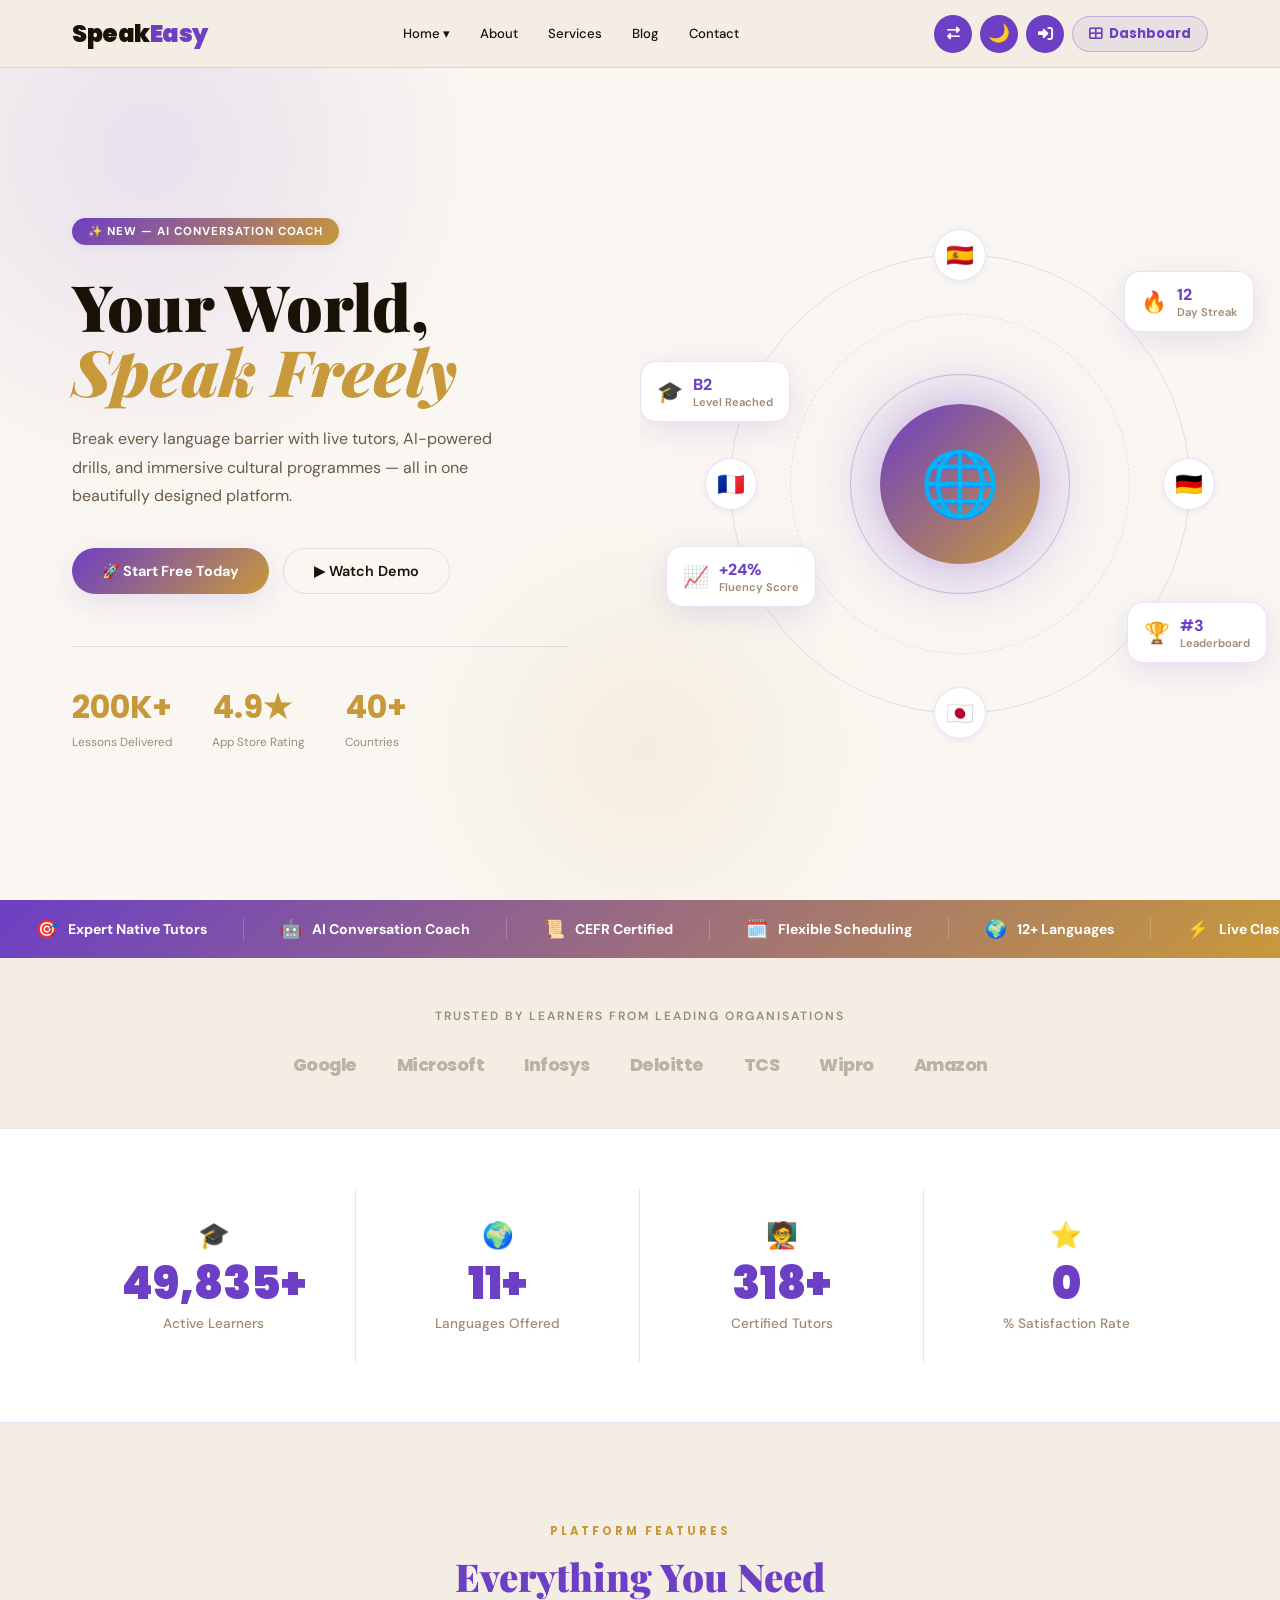
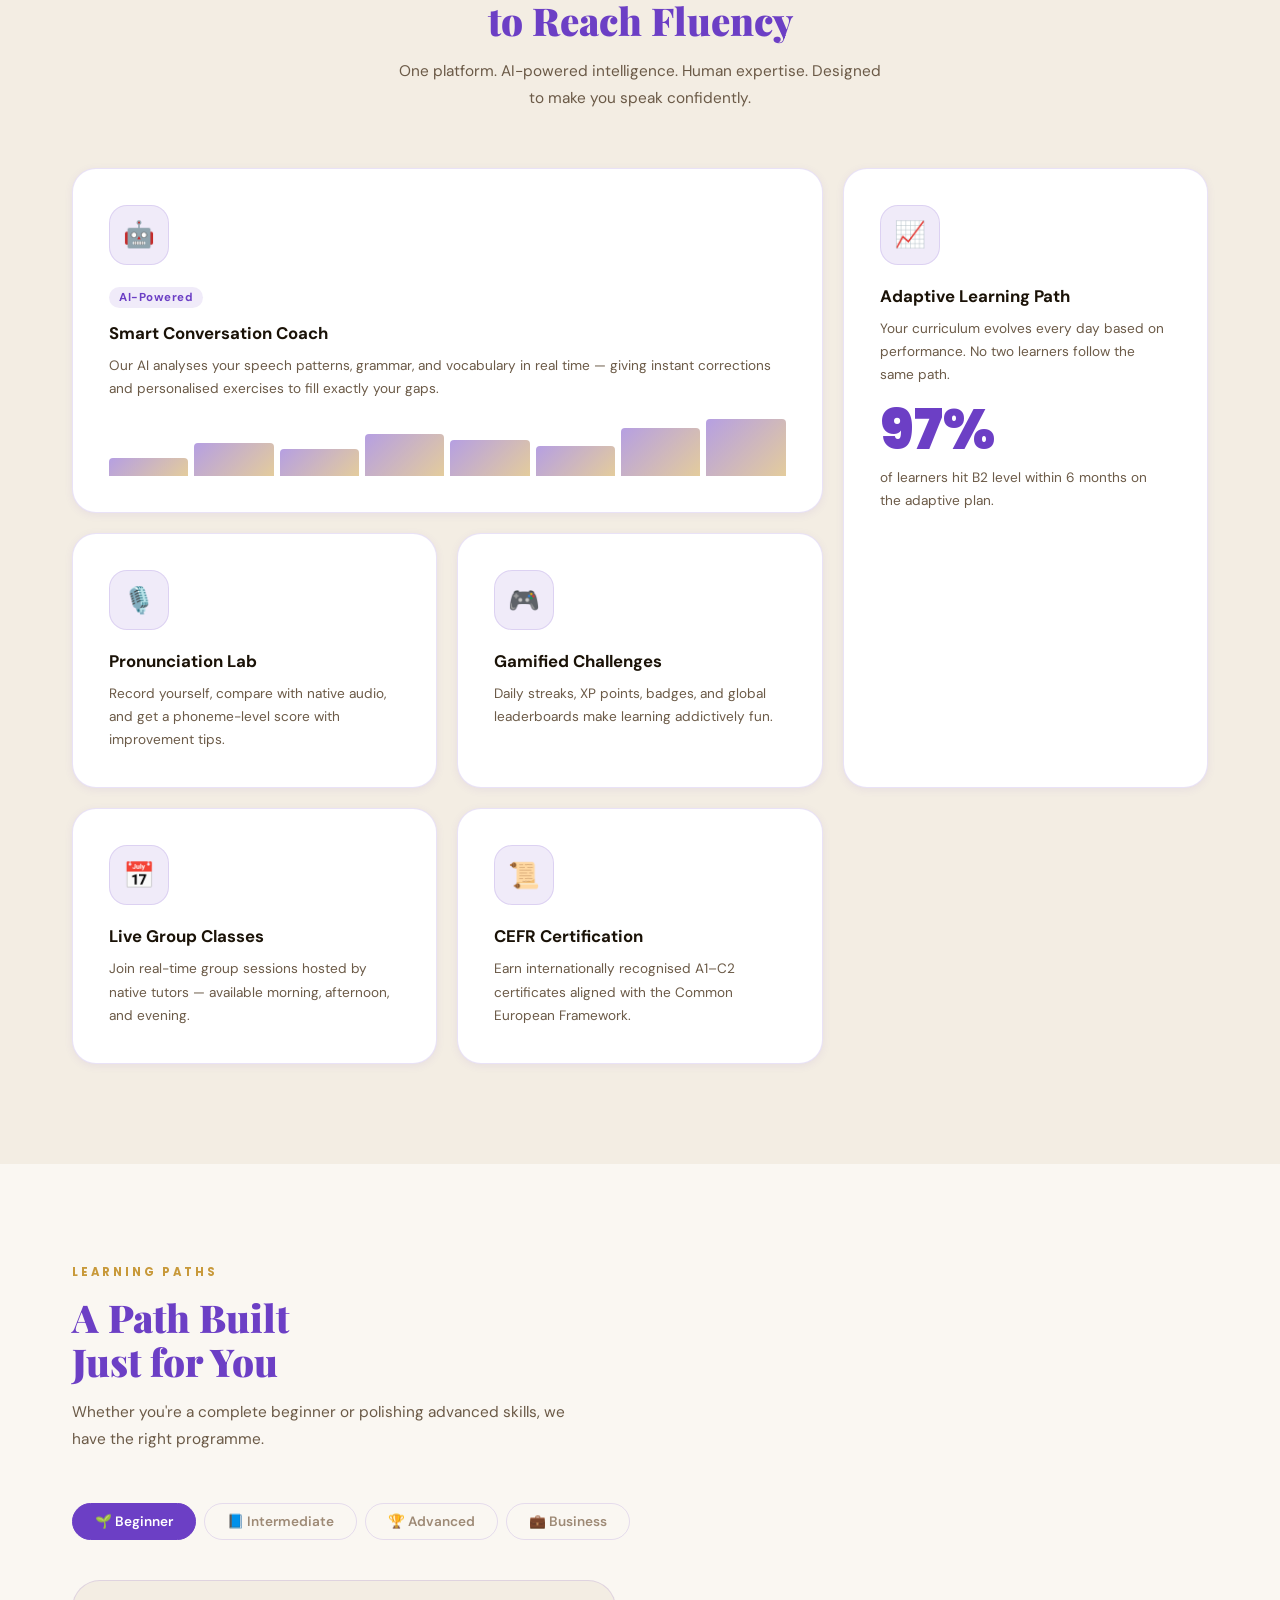
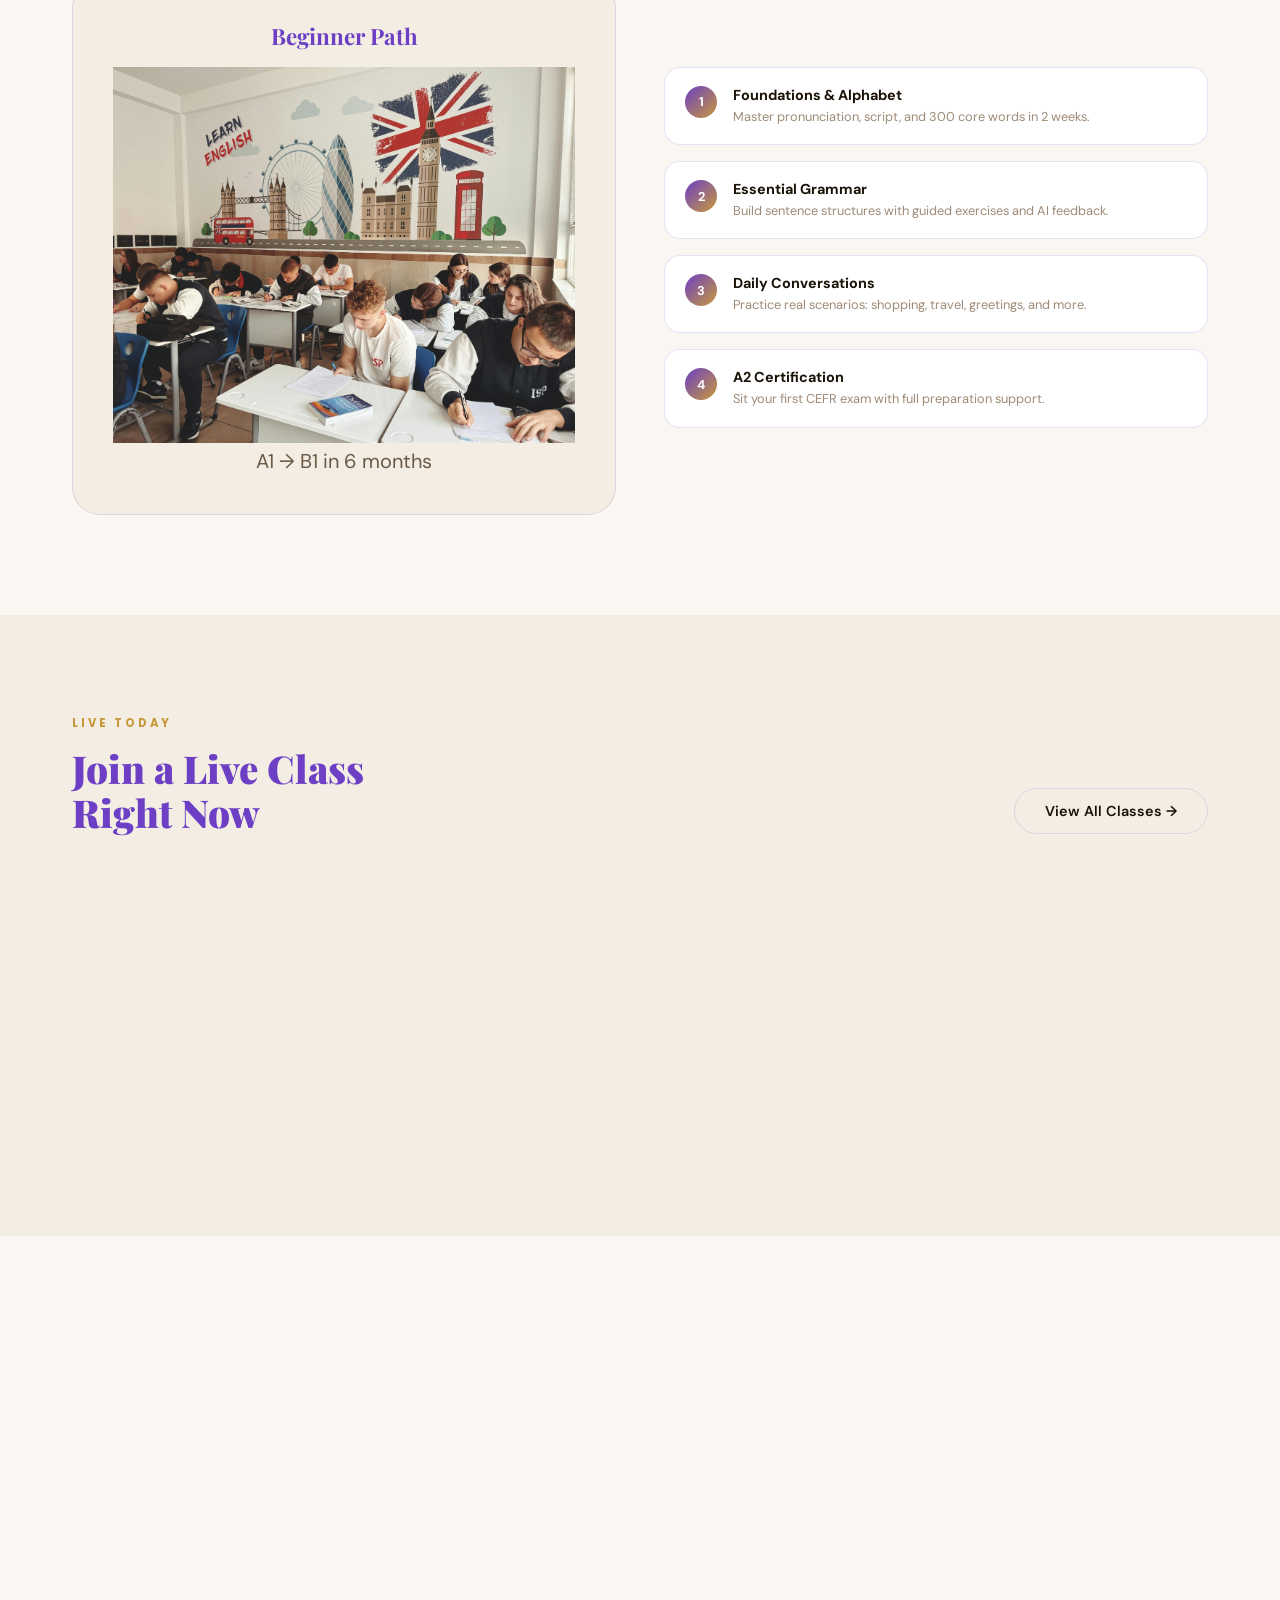
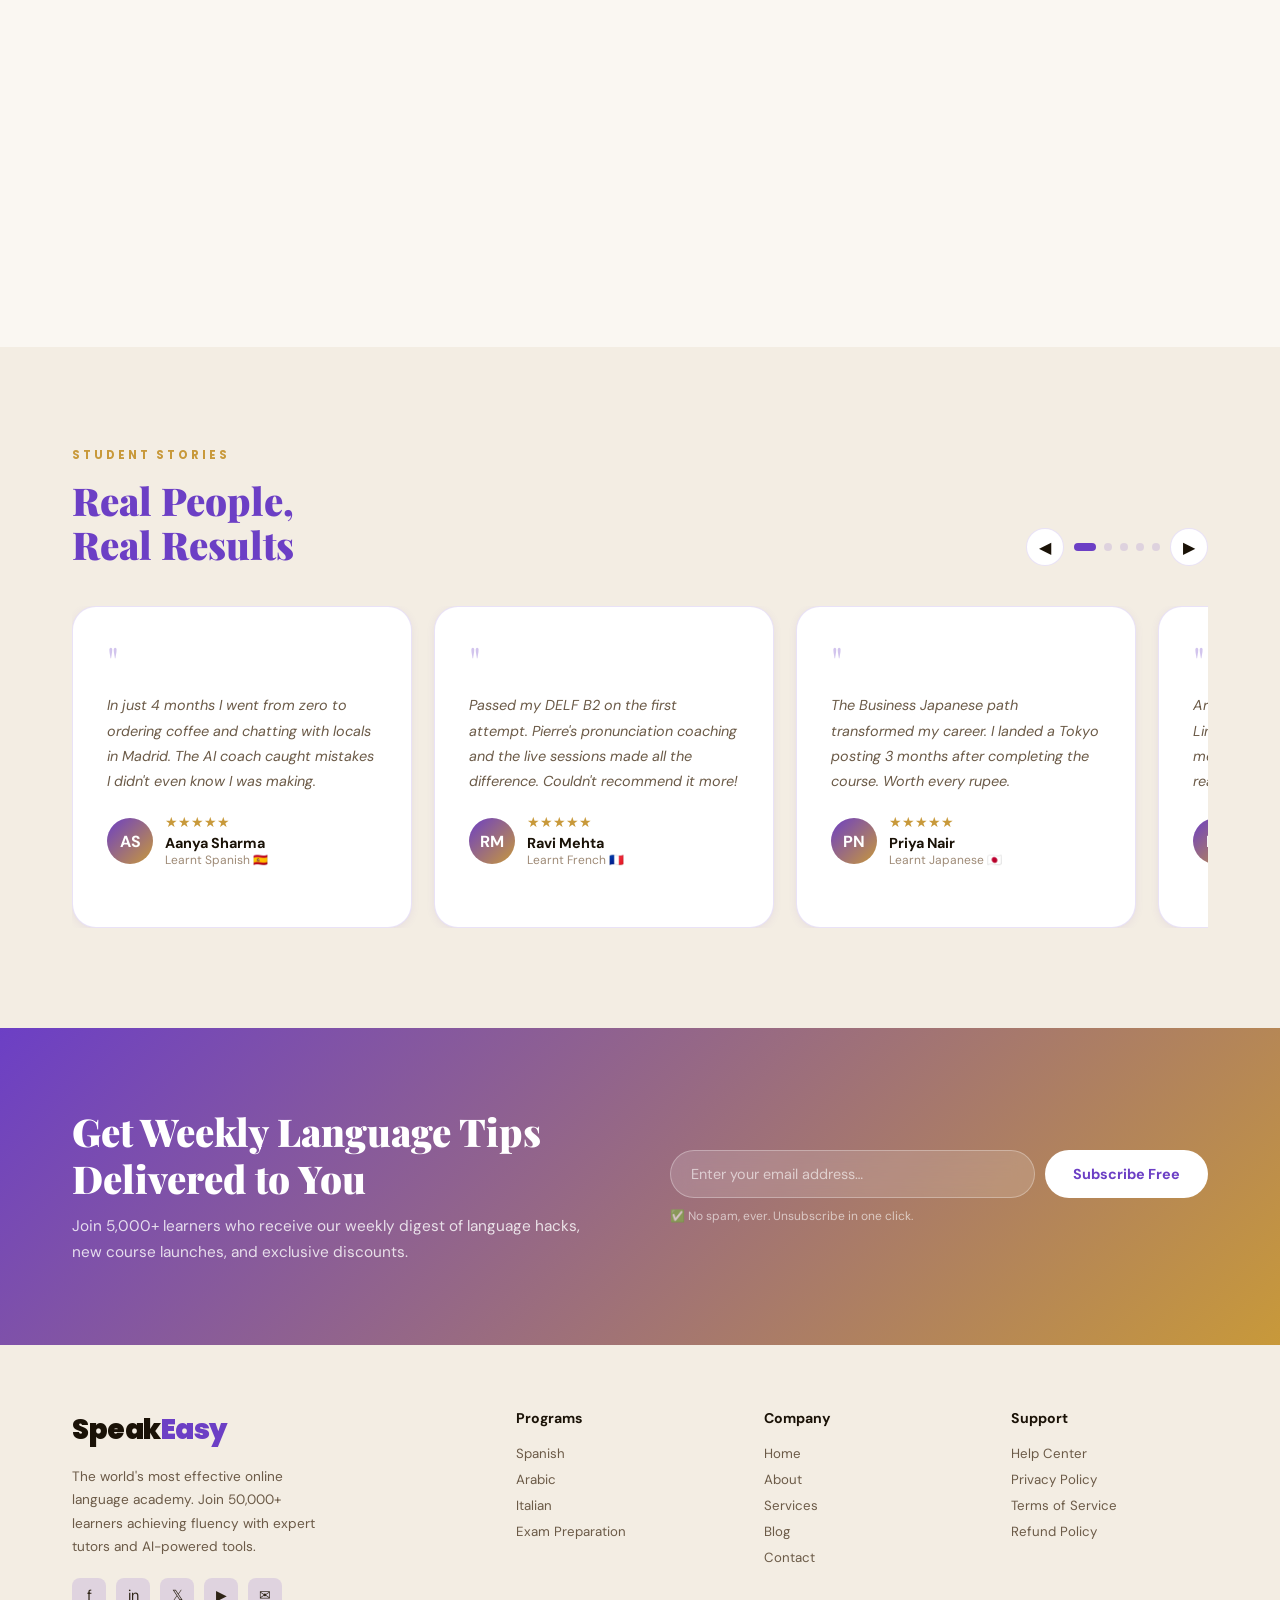
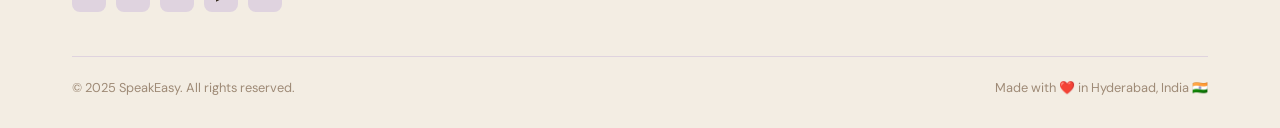
==== index.html @ a37758f8 "Add files via upload" ====
<!DOCTYPE html>
<html lang="en">
<head>
<meta charset="UTF-8"/>
<meta name="viewport" content="width=device-width, initial-scale=1.0"/>
<title>SpeakEasy | Your World, Every Language</title>
<link rel="preconnect" href="https://fonts.googleapis.com"/>
<link href="https://fonts.googleapis.com/css2?family=Playfair+Display:ital,wght@0,700;0,900;1,700&family=Poppins:wght@400;500;600;700;900&family=DM+Sans:wght@400;500;600&display=swap" rel="stylesheet"/>
<link rel="stylesheet" href="https://cdnjs.cloudflare.com/ajax/libs/font-awesome/6.5.0/css/all.min.css">
<link rel="stylesheet" href="index.css"/>


<link rel="icon" type="image/svg+xml" href="favicon.svg"/>
<link rel="shortcut icon" href="favicon.svg"/>
</head>
<body>

<nav>
  <a href="index.html" class="logo">Speak<span>Easy</span></a>

  <ul class="nav-links">
    <li class="dropdown">
      <a href="index.html">Home ▾</a>
      <div class="dropdown-menu">
        <a href="index.html">Home 1</a>
        <a href="home2.html">Home 2</a>
      </div>
    </li>
    <li><a href="about.html">About</a></li>
    <li><a href="services.html">Services</a></li>
    <li><a href="blog.html">Blog</a></li>
    <li><a href="contact.html">Contact</a></li>
    <li class="mobile-only-item">
      <a href="login.html"><i class="fas fa-sign-in-alt"></i> Login</a>
    </li>
    <li class="mobile-only-item">
      <a href="admin.html"><i class="fas fa-th-large"></i> Dashboard</a>
    </li>
  </ul>

  <div class="nav-icons">
    <button class="rtl-toggle" id="rtlToggle" title="Toggle RTL/LTR">
      <i class="fas fa-exchange-alt"></i>
    </button>
    <button class="theme-toggle" id="themeToggle" title="Toggle theme">🌙</button>
    <a href="login.html" class="icon login desktop-icon" title="Login"><i class="fas fa-sign-in-alt"></i></a>
    <a href="admin.html" class="nav-dashboard-btn desktop-icon" title="Dashboard">
      <i class="fas fa-th-large"></i> Dashboard
    </a>
    <div class="hamburger" id="hamburger">
      <span></span><span></span><span></span>
    </div>
  </div>
</nav>

<section id="h2-hero">
  <div class="h2-left">
    <div class="h2-badge">✨ New — AI Conversation Coach</div>
    <h1 class="h2-title">
      Your World,<br>
      <span class="word-rotate" id="wordRotate">Every Language</span>
    </h1>
    <p class="h2-desc">
      Break every language barrier with live tutors, AI-powered drills, and immersive cultural programmes — all in one beautifully designed platform.
    </p>
    <div class="h2-btns">
      <button class="btn-primary">🚀 Start Free Today</button>
      <button class="btn-outline">▶ Watch Demo</button>
    </div>
    <div class="h2-stats">
      <div><div class="h2-stat-num">200K+</div><div class="h2-stat-label">Lessons Delivered</div></div>
      <div><div class="h2-stat-num">4.9★</div><div class="h2-stat-label">App Store Rating</div></div>
      <div><div class="h2-stat-num">40+</div><div class="h2-stat-label">Countries</div></div>
    </div>
  </div>
  <div class="h2-right">
    <div class="h2-globe-wrap">
      <div class="ring ring-1">
        <div class="ring-node">🇪🇸</div>
        <div class="ring-node">🇯🇵</div>
        <div class="ring-node">🇫🇷</div>
        <div class="ring-node">🇩🇪</div>
      </div>
      <div class="ring ring-2"></div>
      <div class="ring ring-3"></div>
      <div class="h2-center">🌐</div>
    </div>
    <div class="h2-floats">
      <div class="h2-float"><span class="float-icon">🔥</span><div><div class="float-val">12</div><div class="float-lbl">Day Streak</div></div></div>
      <div class="h2-float"><span class="float-icon">🏆</span><div><div class="float-val">#3</div><div class="float-lbl">Leaderboard</div></div></div>
      <div class="h2-float"><span class="float-icon">📈</span><div><div class="float-val">+24%</div><div class="float-lbl">Fluency Score</div></div></div>
      <div class="h2-float"><span class="float-icon">🎓</span><div><div class="float-val">B2</div><div class="float-lbl">Level Reached</div></div></div>
    </div>
  </div>
</section>

<div class="marquee-wrap">
  <div class="marquee-track">
    <div class="marquee-item"><span>🎯</span> Expert Native Tutors</div>
    <div class="marquee-item"><span>🤖</span> AI Conversation Coach</div>
    <div class="marquee-item"><span>📜</span> CEFR Certified</div>
    <div class="marquee-item"><span>🗓️</span> Flexible Scheduling</div>
    <div class="marquee-item"><span>🌍</span> 12+ Languages</div>
    <div class="marquee-item"><span>⚡</span> Live Classes Daily</div>
    <div class="marquee-item"><span>🔥</span> Streak Challenges</div>
    <div class="marquee-item"><span>🏆</span> Global Leaderboard</div>
    <div class="marquee-item"><span>🎯</span> Expert Native Tutors</div>
    <div class="marquee-item"><span>🤖</span> AI Conversation Coach</div>
    <div class="marquee-item"><span>📜</span> CEFR Certified</div>
    <div class="marquee-item"><span>🗓️</span> Flexible Scheduling</div>
    <div class="marquee-item"><span>🌍</span> 12+ Languages</div>
    <div class="marquee-item"><span>⚡</span> Live Classes Daily</div>
    <div class="marquee-item"><span>🔥</span> Streak Challenges</div>
    <div class="marquee-item"><span>🏆</span> Global Leaderboard</div>
  </div>
</div>

<div class="partners-section reveal">
  <div class="partners-label">Trusted by learners from leading organisations</div>
  <div class="partners-logos">
    <div class="partner-logo">Google</div>
    <div class="partner-logo">Microsoft</div>
    <div class="partner-logo">Infosys</div>
    <div class="partner-logo">Deloitte</div>
    <div class="partner-logo">TCS</div>
    <div class="partner-logo">Wipro</div>
    <div class="partner-logo">Amazon</div>
  </div>
</div>

<div class="stats-band">
  <div class="stat-block reveal"><div class="sb-icon">🎓</div><div class="sb-num" data-target="50000">0</div><div class="sb-label">Active Learners</div></div>
  <div class="stat-block reveal"><div class="sb-icon">🌍</div><div class="sb-num" data-target="12">0</div><div class="sb-label">Languages Offered</div></div>
  <div class="stat-block reveal"><div class="sb-icon">🧑‍🏫</div><div class="sb-num" data-target="320">0</div><div class="sb-label">Certified Tutors</div></div>
  <div class="stat-block reveal"><div class="sb-icon">⭐</div><div class="sb-num" data-target="">0</div><div class="sb-label">% Satisfaction Rate</div></div>
</div>

<section class="section section-alt" id="features">
  <div style="text-align:center;max-width:560px;margin:0 auto 56px;">
    <div class="section-label" style="justify-content:center;display:flex;">Platform Features</div>
    <h2 class="section-title" style="text-align:center;">Everything You Need<br>to Reach Fluency</h2>
    <p class="section-sub" style="text-align:center;margin:0 auto;">One platform. AI-powered intelligence. Human expertise. Designed to make you speak confidently.</p>
  </div>
  <div class="bento-grid">
    <div class="bento-card wide reveal"><div class="bento-icon">🤖</div><div class="bento-tag">AI-Powered</div><div class="bento-title">Smart Conversation Coach</div><p class="bento-desc">Our AI analyses your speech patterns, grammar, and vocabulary in real time — giving instant corrections and personalised exercises to fill exactly your gaps.</p><div class="mini-bars"><div class="mini-bar" style="height:30%"></div><div class="mini-bar" style="height:55%"></div><div class="mini-bar" style="height:45%"></div><div class="mini-bar" style="height:70%"></div><div class="mini-bar" style="height:60%"></div><div class="mini-bar" style="height:50%"></div><div class="mini-bar" style="height:80%"></div><div class="mini-bar" style="height:95%"></div></div></div>
    <div class="bento-card tall reveal"><div class="bento-icon">📈</div><div class="bento-title">Adaptive Learning Path</div><p class="bento-desc">Your curriculum evolves every day based on performance. No two learners follow the same path.</p><div class="bento-big-num">97%</div><p class="bento-desc">of learners hit B2 level within 6 months on the adaptive plan.</p></div>
    <div class="bento-card reveal"><div class="bento-icon">🎙️</div><div class="bento-title">Pronunciation Lab</div><p class="bento-desc">Record yourself, compare with native audio, and get a phoneme-level score with improvement tips.</p></div>
    <div class="bento-card reveal"><div class="bento-icon">🎮</div><div class="bento-title">Gamified Challenges</div><p class="bento-desc">Daily streaks, XP points, badges, and global leaderboards make learning addictively fun.</p></div>
    <div class="bento-card reveal"><div class="bento-icon">📅</div><div class="bento-title">Live Group Classes</div><p class="bento-desc">Join real-time group sessions hosted by native tutors — available morning, afternoon, and evening.</p></div>
    <div class="bento-card reveal"><div class="bento-icon">📜</div><div class="bento-title">CEFR Certification</div><p class="bento-desc">Earn internationally recognised A1–C2 certificates aligned with the Common European Framework.</p></div>
  </div>
</section>

<section class="section" id="paths">
  <div class="section-label">Learning Paths</div>
  <h2 class="section-title">A Path Built<br>Just for You</h2>
  <p class="section-sub">Whether you're a complete beginner or polishing advanced skills, we have the right programme.</p>
  <div class="paths-tabs reveal">
    <button class="path-tab active" onclick="switchTab(this,'tab-beginner')">🌱 Beginner</button>
    <button class="path-tab" onclick="switchTab(this,'tab-intermediate')">📘 Intermediate</button>
    <button class="path-tab" onclick="switchTab(this,'tab-advanced')">🏆 Advanced</button>
    <button class="path-tab" onclick="switchTab(this,'tab-business')">💼 Business</button>
  </div>
  <div class="paths-panel active reveal" id="tab-beginner">
    <div class="path-visual"><div class="path-visual-inner"><div class="path-visual-label">Beginner Path</div><img src="img-1.jpg" alt="Beginner Path" style="width:100%;border-radius:0px;margin-top:16px;" /><p style="font-size:1.25rem;color:var(--text-light);margin-top:0px;">A1 → B1 in 6 months</p></div></div>
    <ul class="path-steps">
      <li class="path-step"><div class="ps-num">1</div><div class="ps-info"><h5>Foundations & Alphabet</h5><p>Master pronunciation, script, and 300 core words in 2 weeks.</p></div></li>
      <li class="path-step"><div class="ps-num">2</div><div class="ps-info"><h5>Essential Grammar</h5><p>Build sentence structures with guided exercises and AI feedback.</p></div></li>
      <li class="path-step"><div class="ps-num">3</div><div class="ps-info"><h5>Daily Conversations</h5><p>Practice real scenarios: shopping, travel, greetings, and more.</p></div></li>
      <li class="path-step"><div class="ps-num">4</div><div class="ps-info"><h5>A2 Certification</h5><p>Sit your first CEFR exam with full preparation support.</p></div></li>
    </ul>
  </div>
  <div class="paths-panel" id="tab-intermediate">
    <div class="path-visual"><div class="path-visual-inner"><div class="path-visual-label">Intermediate Path</div><img src="img-4.jpg" alt="Intermediate Path" style="width:100%;margin-top:16px;" /><p style="font-size:1.25rem;color:var(--text-light);margin-top:0px;">B1 → B2 in 5 months</p></div></div>
    <ul class="path-steps">
      <li class="path-step"><div class="ps-num">1</div><div class="ps-info"><h5>Complex Grammar Structures</h5><p>Subjunctive, conditionals, and advanced verb forms.</p></div></li>
      <li class="path-step"><div class="ps-num">2</div><div class="ps-info"><h5>Reading & Writing Fluency</h5><p>Analyse authentic texts and write structured essays.</p></div></li>
      <li class="path-step"><div class="ps-num">3</div><div class="ps-info"><h5>Live Debate Sessions</h5><p>Argue topics in your target language with native speakers.</p></div></li>
      <li class="path-step"><div class="ps-num">4</div><div class="ps-info"><h5>B2 Exam Preparation</h5><p>Full mock exams, timed drills, and tutor-led review sessions.</p></div></li>
    </ul>
  </div>
  <div class="paths-panel" id="tab-advanced">
    <div class="path-visual"><div class="path-visual-inner"><div class="path-visual-label">Advanced Path</div><img src="img-3.jpg" alt="Advanced Path" style="width:100%;border-radius:0px;margin-top:16px;" /><p style="font-size:1.25rem;color:var(--text-light);margin-top:0px;">C1 → C2 Mastery</p></div></div>
    <ul class="path-steps">
      <li class="path-step"><div class="ps-num">1</div><div class="ps-info"><h5>Idiomatic & Colloquial Usage</h5><p>Sound truly native with regional expressions and slang.</p></div></li>
      <li class="path-step"><div class="ps-num">2</div><div class="ps-info"><h5>Academic Writing</h5><p>Write research papers, formal letters, and long-form essays.</p></div></li>
      <li class="path-step"><div class="ps-num">3</div><div class="ps-info"><h5>Literature & Media</h5><p>Study authentic films, novels, and journalism in target language.</p></div></li>
      <li class="path-step"><div class="ps-num">4</div><div class="ps-info"><h5>C2 Certification</h5><p>Achieve full mastery — the highest level of language proficiency.</p></div></li>
    </ul>
  </div>
  <div class="paths-panel" id="tab-business">
    <div class="path-visual"><div class="path-visual-inner"><div class="path-visual-label">Business Path</div><img src="img-2.jpg" alt="Business Path" style="width:100%;border-radius:0px;margin-top:16px;" /><p style="font-size:1.25rem;color:var(--text-light);margin-top:0px;">Professional fluency in 12 weeks</p></div></div>
    <ul class="path-steps">
      <li class="path-step"><div class="ps-num">1</div><div class="ps-info"><h5>Corporate Vocabulary</h5><p>Industry-specific terminology for finance, tech, legal, and HR.</p></div></li>
      <li class="path-step"><div class="ps-num">2</div><div class="ps-info"><h5>Meetings & Presentations</h5><p>Lead meetings, deliver pitches, and handle negotiations fluently.</p></div></li>
      <li class="path-step"><div class="ps-num">3</div><div class="ps-info"><h5>Business Writing</h5><p>Emails, reports, proposals — written professionally in any language.</p></div></li>
      <li class="path-step"><div class="ps-num">4</div><div class="ps-info"><h5>Business Language Certificate</h5><p>Receive a verified certificate for your professional portfolio.</p></div></li>
    </ul>
  </div>
</section>

<section class="section section-alt" id="live">
  <div style="display:flex;justify-content:space-between;align-items:flex-end;margin-bottom:40px;flex-wrap:wrap;gap:16px;">
    <div><div class="section-label">Live Today</div><h2 class="section-title" style="margin-bottom:0;">Join a Live Class<br>Right Now</h2></div>
    <button class="btn-outline">View All Classes →</button>
  </div>
  <div class="live-grid">
    <div class="live-card reveal"><div class="live-banner" style="background:linear-gradient(135deg,#6c3fc5,#993a)"><img src="spanish.jpg" alt="Live Class" style="width:100%;height:250px;object-fit:cover;border-radius:0px 0 0;"/><span class="live-label"><span class="live-dot"></span>LIVE</span><span class="live-time">⏱ 45 min left</span></div><div class="live-body"><div class="live-topic">Spanish Daily Conversation — Intermediate</div><div class="live-tutor">👩‍🏫 María González · attending</div><div class="live-meta"><span class="live-spots">🔥 4 spots left</span><button class="live-join">Join Now</button></div></div></div>
    <div class="live-card reveal"><div class="live-banner" style="background:linear-gradient(135deg,#1a6faa,#4ecdc4)"><img src="french.jpg" alt="Live Class" style="width:100%;height:250px;object-fit:cover;border-radius:0px 0 0;"/><span class="live-label"><span class="live-dot"></span>LIVE</span><span class="live-flag">🇫🇷</span><span class="live-time">⏱ 22 min left</span></div><div class="live-body"><div class="live-topic">French Pronunciation Masterclass</div><div class="live-tutor">👨‍🏫 Pierre Laurent · 24 attending</div><div class="live-meta"><span class="live-spots">✅ Open seats</span><button class="live-join">Join Now</button></div></div></div>
    <div class="live-card reveal"><div class="live-banner" style="background:linear-gradient(135deg,#c0392b,#e74c3c)"><img src="img-3.jpg" alt="Live Class" style="width:100%;height:250px;object-fit:cover;border-radius:0px 0 0;"/><span class="live-label" style="background:#f59e0b;">⏰ SOON</span><span class="live-flag">🇯🇵</span><span class="live-time">🕔 Starts in min</span></div><div class="live-body"><div class="live-topic">Japanese Business Vocabulary — Advanced</div><div class="live-tutor">👩‍🏫 Yuki Tanaka · 12 registered</div><div class="live-meta"><span class="live-spots">📌 Reserve a seat</span><button class="live-join">Reserve</button></div></div></div>
  </div>
</section>

<div class="app-section" id="app">
  <div class="app-left reveal-left">
    <div class="section-label">Mobile App</div>
    <h2 class="section-title">Learn On the Go —<br>Anytime, Anywhere</h2>
    <p class="section-sub" style="margin-bottom:0;">The LinguaVerse app puts your entire classroom in your pocket. 5-minute lessons. Offline mode. Real-time feedback.</p>
    <ul class="app-features">
      <li><span class="af-icon">🔔</span> Smart daily reminders to keep your streak alive</li>
      <li><span class="af-icon">📴</span> Full offline mode — learn even without internet</li>
      <li><span class="af-icon">🎙️</span> Voice recognition for pronunciation scoring</li>
      <li><span class="af-icon">🏆</span> Sync progress across all your devices instantly</li>
    </ul>
    <div class="app-btns">
      <div class="app-btn"><span class="app-btn-icon">🍎</span><div class="app-btn-text"><small>Download on the</small><strong>App Store</strong></div></div>
      <div class="app-btn"><span class="app-btn-icon">▶</span><div class="app-btn-text"><small>Get it on</small><strong>Google Play</strong></div></div>
    </div>
  </div>
  <div class="app-right reveal-right">
    <div class="phone-mockup">
      <div class="phone-notch"></div>
      <div class="phone-screen">
        <div class="phone-header">🎓 Daily Lesson · Spanish</div>
        <div class="phone-lesson">
          <div class="phone-word">Buenas noches</div>
          <div class="phone-trans">Good evening</div>
          <div class="phone-progress"><div class="phone-progress-fill"></div></div>
          <div class="phone-opts">
            <div class="phone-opt correct">✅ Good evening</div>
            <div class="phone-opt">Good morning</div>
            <div class="phone-opt">Good afternoon</div>
          </div>
        </div>
      </div>
    </div>
    <div class="phone-badge"><span class="pb-icon">🔥</span><span>12-day streak!</span></div>
    <div class="phone-badge"><span class="pb-icon">⭐</span><span>+50 XP earned</span></div>
  </div>
</div>

<section class="section section-alt" id="reviews">
  <div style="display:flex;justify-content:space-between;align-items:flex-end;margin-bottom:40px;flex-wrap:wrap;gap:16px;">
    <div><div class="section-label">Student Stories</div><h2 class="section-title" style="margin-bottom:0;">Real People,<br>Real Results</h2></div>
    <div class="testi2-nav"><button class="t2-btn" id="prevBtn">◀</button><div class="t2-dots" id="t2Dots"></div><button class="t2-btn" id="nextBtn">▶</button></div>
  </div>
  <div class="testi2-wrap">
    <div class="testi2-track" id="testi2Track">
      <div class="testi2-card"><div class="testi2-quote">"</div><p class="testi2-text">In just 4 months I went from zero to ordering coffee and chatting with locals in Madrid. The AI coach caught mistakes I didn't even know I was making.</p><div class="testi2-author"><div class="t2-av">AS</div><div><div class="t2-stars">★★★★★</div><div class="t2-name">Aanya Sharma</div><div class="t2-lang">Learnt Spanish 🇪🇸</div></div></div></div>
      <div class="testi2-card"><div class="testi2-quote">"</div><p class="testi2-text">Passed my DELF B2 on the first attempt. Pierre's pronunciation coaching and the live sessions made all the difference. Couldn't recommend it more!</p><div class="testi2-author"><div class="t2-av">RM</div><div><div class="t2-stars">★★★★★</div><div class="t2-name">Ravi Mehta</div><div class="t2-lang">Learnt French 🇫🇷</div></div></div></div>
      <div class="testi2-card"><div class="testi2-quote">"</div><p class="testi2-text">The Business Japanese path transformed my career. I landed a Tokyo posting 3 months after completing the course. Worth every rupee.</p><div class="testi2-author"><div class="t2-av">PN</div><div><div class="t2-stars">★★★★★</div><div class="t2-name">Priya Nair</div><div class="t2-lang">Learnt Japanese 🇯🇵</div></div></div></div>
      <div class="testi2-card"><div class="testi2-quote">"</div><p class="testi2-text">Arabic felt impossible until I found LinguaVerse. The gamified streaks kept me coming back every day. Now I can read, write, and hold conversations.</p><div class="testi2-author"><div class="t2-av">KA</div><div><div class="t2-stars">★★★★★</div><div class="t2-name">Karan Arora</div><div class="t2-lang">Learnt Arabic 🇸🇦</div></div></div></div>
      <div class="testi2-card"><div class="testi2-quote">"</div><p class="testi2-text">German grammar was always a nightmare for me. The adaptive path focused exactly on my weak points and I improved faster than any classroom ever managed.</p><div class="testi2-author"><div class="t2-av">SJ</div><div><div class="t2-stars">★★★★★</div><div class="t2-name">Sneha Joshi</div><div class="t2-lang">Learnt German 🇩🇪</div></div></div></div>
    </div>
  </div>
</section>

<div class="newsletter-section" id="newsletter">
  <div class="nl-left reveal-left">
    <h2>Get Weekly Language Tips<br>Delivered to You</h2>
    <p>Join 5,000+ learners who receive our weekly digest of language hacks, new course launches, and exclusive discounts.</p>
  </div>
  <div class="reveal-right">
    <div class="nl-form">
      <input class="nl-input" type="email" placeholder="Enter your email address…"/>
      <button class="nl-btn">Subscribe Free</button>
    </div>
    <p class="nl-note">✅ No spam, ever. Unsubscribe in one click.</p>
  </div>
</div>

<footer>
  <div class="footer-grid">
    <div class="footer-brand">
      <a href="index.html" class="logo">Speak<span>Easy</span></a>
      <p class="footer-desc">The world's most effective online language academy. Join 50,000+ learners achieving fluency with expert tutors and AI-powered tools.</p>
      <div class="social-links" style="margin-top:20px;">
        <a class="social-btn" href="#">f</a>
        <a class="social-btn" href="#">in</a>
        <a class="social-btn" href="#">𝕏</a>
        <a class="social-btn" href="#">▶</a>
        <a class="social-btn" href="#">✉</a>
      </div>
    </div>
    <div class="footer-col"><h5>Programs</h5><a href="section-details.html">Spanish</a><a href="section-details1.html">Arabic</a><a href="section-details2.html">Italian</a><a href="section-details3.html">Exam Preparation</a></div>
    <div class="footer-col"><h5>Company</h5><a href="index.html">Home</a><a href="about.html">About</a><a href="services.html">Services</a><a href="blog.html">Blog</a><a href="contact.html">Contact</a></div>
    <div class="footer-col"><h5>Support</h5><a href="#">Help Center</a><a href="#">Privacy Policy</a><a href="#">Terms of Service</a><a href="#">Refund Policy</a></div>
  </div>
  <div class="footer-bottom">
    <span>© 2025 SpeakEasy. All rights reserved.</span>
    <span>Made with ❤️ in Hyderabad, India 🇮🇳</span>
  </div>
</footer>

<script src="index.js"></script>
</body>
</html>
---- index.css ----
:root {
  --primary:     #6c3fc5;
  --secondary:   #c8993a;
  --accent:      #9b6de8;
  --gradient:    linear-gradient(135deg, #6c3fc5 0%, #c8993a 100%);
  --bg:          #faf7f2;
  --bg-section:  #f3ede3;
  --bg-card:     #ffffff;
  --ink:         #1a1207;
  --text-main:   #2e2416;
  --text-light:  #6b5a47;
  --gray:        #9e8a76;
  --white:       #ffffff;
  --border:      rgba(108,63,197,0.15);
  --border-a:    rgba(108,63,197,0.30);
  --accent-soft: rgba(108,63,197,0.08);
  --shadow-sm:   0 2px 8px rgba(108,63,197,0.08);
  --shadow-md:   0 8px 32px rgba(108,63,197,0.14);
  --shadow-lg:   0 20px 60px rgba(108,63,197,0.2);
  --radius-sm:   12px;
  --nav-h:       68px;


  --side-pad:   72px;
  --section-v:  100px;
  --card-gap:   20px;
}
body.dark {
  --primary:     #9b6de8;
  --secondary:   #e8b84b;
  --accent:      #c4a0f5;
  --gradient:    linear-gradient(135deg, #7c52d4 0%, #d4a83a 100%);
  --bg:          #0d0e1a;
  --bg-section:  #13152a;
  --bg-card:     #1a1d35;
  --ink:         #eeeaf8;
  --text-main:   #ddd8f5;
  --text-light:  #a89fcc;
  --gray:        #7a7499;
  --white:       #ffffff;
  --border:      rgba(155,109,232,0.2);
  --border-a:    rgba(155,109,232,0.40);
  --accent-soft: rgba(155,109,232,0.10);
  --shadow-sm:   0 2px 8px rgba(0,0,0,0.35);
  --shadow-md:   0 8px 32px rgba(0,0,0,0.45);
  --shadow-lg:   0 20px 60px rgba(0,0,0,0.55);
}




@media (min-width:1024px) and (max-width:1279px) {
  :root { --side-pad:40px; --section-v:90px; --card-gap:18px; }
}

@media (min-width:640px) and (max-width:1023px) {
  :root { --side-pad:24px; --section-v:72px; --card-gap:16px; }
}

@media (max-width:639px) {
  :root { --side-pad:16px; --section-v:56px; --card-gap:12px; }
}



*,*::before,*::after { margin:0; padding:0; box-sizing:border-box; }
html { scroll-behavior:smooth; }
body {
  font-family:'DM Sans',sans-serif;
  background:var(--bg); color:var(--text-main);
  overflow-x:hidden; max-width:100vw;
  transition:background .4s ease, color .4s ease;
}
body[dir="rtl"] { direction:rtl; }
body[dir="rtl"] .h2-stats     { flex-direction:row-reverse; }
body[dir="rtl"] .footer-grid  { direction:rtl; }
body[dir="rtl"] nav .logo     { margin-right:0; margin-left:0; }
body[dir="rtl"] nav .nav-icons{ margin-left:0; margin-right:0; }
a  { text-decoration:none; color:inherit; }
ul { list-style:none; }


.reveal       { opacity:0; transform:translateY(36px);  transition:opacity .7s ease,transform .7s ease; }
.reveal-left  { opacity:0; transform:translateX(-24px); transition:opacity .7s ease,transform .7s ease; }
.reveal-right { opacity:0; transform:translateX(24px);  transition:opacity .7s ease,transform .7s ease; }
.reveal.visible,.reveal-left.visible,.reveal-right.visible { opacity:1; transform:none; }



nav {
  position:fixed; top:0; left:0; right:0; z-index:1000;
  width:100%; box-sizing:border-box;
  height:var(--nav-h);
  display:flex; align-items:center; justify-content:space-between;
  padding:0 var(--side-pad);
  background:var(--bg-section); backdrop-filter:blur(14px);
  border-bottom:1px solid var(--border);
  transition:background .4s, border-color .4s;
  overflow:visible;
}
body.dark nav { background:rgba(19,21,42,0.95); }

.logo {
  font-family:'Poppins',sans-serif; font-size:1.5rem; font-weight:900;
  color:var(--ink); letter-spacing:-0.5px; flex-shrink:0;
}
.logo span { color:var(--primary); }

.nav-links { display:flex; align-items:center;justify-content: center;flex: 1; gap:4px; list-style:none; }
.nav-links > li > a,
.nav-links > .dropdown > a {
  font-size:0.82rem; font-weight:500; color:var(--ink);
  padding:6px 13px; border-radius:20px;
  transition:all .2s; white-space:nowrap; display:block;
}
.nav-links > li > a:hover,
.nav-links > li > a.active,
.nav-links > .dropdown > a:hover { background:var(--primary); color:#fff; }

.nav-dashboard-btn {
  display:none;
  align-items:center; gap:7px;
  padding:7px 16px; border-radius:20px;
  border:1.5px solid var(--border-a);
  background:var(--accent-soft); color:var(--primary);
  font-family:'Poppins',sans-serif; font-size:0.82rem; font-weight:700;
  white-space:nowrap; cursor:pointer; text-decoration:none;
  transition:all .2s; flex-shrink:0;
}
.nav-dashboard-btn i { font-size:13px; }
.nav-dashboard-btn:hover { background:var(--primary); color:#fff; border-color:var(--primary); }

.dropdown { position:relative; }
.dropdown-menu {
  position:absolute; top:calc(100% + 4px); left:0;
  background:var(--bg-card); border:1px solid var(--border);
  border-radius:var(--radius-sm); padding:8px 0; min-width:170px;
  opacity:0; visibility:hidden; transform:translateY(10px);
  transition:.25s ease; box-shadow:var(--shadow-md); z-index:200;
}
.dropdown-menu a { display:block; padding:10px 18px; font-size:0.83rem; color:var(--text-light); transition:.2s; }
.dropdown-menu a:hover { background:var(--primary); color:#fff; }
.dropdown:hover .dropdown-menu { opacity:1; visibility:visible; transform:translateY(0); }

.mobile-only-item { display:none !important; }
.desktop-nav-item { display:list-item; }

.nav-icons { display:flex; align-items:center; gap:8px; flex-shrink:0; }

.icon {
  width:38px; height:38px; border-radius:50%; background:var(--primary);
  display:flex; align-items:center; justify-content:center;
  color:#fff; font-size:15px;
  transition:transform .2s, box-shadow .2s;
  text-decoration:none; border:none; cursor:pointer; flex-shrink:0;
}
.icon:hover { background:var(--gradient); box-shadow:var(--shadow-md); }

.theme-toggle {
  width:38px; height:38px; min-width:38px; min-height:38px;
  max-width:38px; max-height:38px;
  border-radius:50%; border:1.5px solid var(--border); background:var(--primary);
  font-size:1.1rem; cursor:pointer;
  display:flex; align-items:center; justify-content:center;
  transition:border-color .3s, background .3s; flex-shrink:0; line-height:1; padding:0;
}
.theme-toggle:hover { background:var(--gradient); border-color:var(--primary); }

.rtl-toggle {
  width:38px; height:38px; min-width:38px; min-height:38px;
  max-width:38px; max-height:38px;
  border-radius:50%; border:1.5px solid var(--border);
  background:var(--primary); color:var(--bg); font-size:0.75rem; cursor:pointer;
  display:flex; align-items:center; justify-content:center;
  transition:border-color .3s, background .3s, color .3s; flex-shrink:0; padding:0;
  font-family:'Poppins',sans-serif; font-weight:700;
}
.rtl-toggle:hover { background:var(--gradient); border-color:var(--primary); color:#fff; }
.rtl-toggle i { font-size:13px; }
body[dir="rtl"] .rtl-toggle { background:var(--accent-soft); border-color:var(--primary); color:var(--primary); }

.hamburger {
  display:none; flex-direction:column; gap:5px;
  cursor:pointer; padding:4px; border:none; background:none; flex-shrink:0;
}
.hamburger span {
  display:block; width:24px; height:2.5px;
  background:var(--ink); border-radius:3px; transition:all .3s ease;
}
.hamburger.open span:nth-child(1) { transform:translateY(7.5px) rotate(45deg); }
.hamburger.open span:nth-child(2) { opacity:0; transform:scaleX(0); }
.hamburger.open span:nth-child(3) { transform:translateY(-7.5px) rotate(-45deg); }

li.mobile-icons-row { display:none !important; list-style:none; }


@media (min-width:1280px) {
  nav { padding:0 72px; }
  .hamburger          { display:none !important; }
  .desktop-icon       { display:flex !important; }
  .nav-dashboard-btn  { display:flex !important; }
  .mobile-only-item   { display:none !important; }
  .desktop-nav-item   { display:list-item !important; }
  .nav-links          { display:flex !important; }
  .rtl-toggle         { display:flex !important; }
  .dropdown-menu      { position:absolute !important; opacity:0 !important; visibility:hidden !important; transform:translateY(10px) !important; pointer-events:none; }
  .dropdown:hover .dropdown-menu { opacity:1 !important; visibility:visible !important; transform:translateY(0) !important; pointer-events:all; }
}

@media (min-width:1024px) and (max-width:1279px) {
  nav { padding:0 36px; }
  .logo { font-size:1.35rem; }
  .nav-links { gap:2px; }
  .nav-links > li > a,
  .nav-links > .dropdown > a { padding:6px 10px; font-size:0.78rem; }
  .nav-dashboard-btn { padding:6px 12px; font-size:0.78rem; display:flex !important; }
  .hamburger         { display:none !important; }
  .desktop-icon      { display:flex !important; }
  .mobile-only-item  { display:none !important; }
  .desktop-nav-item  { display:list-item !important; }
  .nav-links         { display:flex !important; }
  .rtl-toggle        { display:flex !important; }
  .dropdown-menu     { position:absolute !important; opacity:0 !important; visibility:hidden !important; transform:translateY(10px) !important; pointer-events:none; }
  .dropdown:hover .dropdown-menu { opacity:1 !important; visibility:visible !important; transform:translateY(0) !important; pointer-events:all; }
}


@media (min-width:640px) and (max-width:1023px) {
  nav { padding:0 24px; }
  .logo { font-size:1.3rem; }
  .nav-links         { display:none; }
  .hamburger         { display:flex !important; flex-direction:column; }
  .desktop-icon      { display:none !important; }
  .nav-dashboard-btn { display:none !important; }
  .desktop-nav-item  { display:none !important; }
  .nav-icons { display:flex !important; align-items:center; gap:10px; flex-shrink:0; margin-left:auto; }
  body[dir="rtl"] .nav-icons { margin-left:0; margin-right:auto; }
  .theme-toggle,.rtl-toggle { width:36px; height:36px; min-width:36px; min-height:36px; max-width:36px; max-height:36px; }
  .icon { width:36px; height:36px; }
  .hamburger { padding:6px 8px; background:var(--accent-soft); border-radius:8px; }
  .hamburger span { width:22px; background:var(--ink); }
}


@media (max-width:639px) {
  nav { padding:0 12px; }
  .logo { font-size:1.1rem; flex-shrink:0; white-space:nowrap; }
  .nav-links         { display:none; }
  .hamburger         { display:flex !important; flex-direction:column; }
  .desktop-icon      { display:none !important; }
  .nav-dashboard-btn { display:none !important; }
  .desktop-nav-item  { display:none !important; }
  .nav-icons { display:flex !important; align-items:center; gap:8px; flex-shrink:0; margin-left:auto; }
  body[dir="rtl"] .nav-icons { margin-left:0; margin-right:auto; }
  .theme-toggle { width:30px; height:30px; min-width:30px; min-height:30px; max-width:30px; max-height:30px; font-size:.85rem; }
  .icon         { width:30px; height:30px; font-size:12px; }
  .rtl-toggle   { width:30px; height:30px; min-width:30px; min-height:30px; max-width:30px; max-height:30px; font-size:11px; }
  .hamburger { padding:5px 7px; background:var(--accent-soft); border-radius:8px; flex-shrink:0; }
  .hamburger span { display:block; width:20px; height:2.5px; background:var(--ink); border-radius:3px; }
}

@media (max-width:1023px) {
  html,body { overflow-x:hidden; max-width:100vw; }

  .nav-links.open {
    display:flex !important; flex-direction:column;
    position:fixed; top:var(--nav-h); left:0; right:0;
    background:var(--bg-section); border-bottom:1px solid var(--border);
    padding:16px 20px 28px; gap:2px; z-index:999;
    box-shadow:var(--shadow-md);
    max-height:calc(100vh - var(--nav-h)); overflow-y:auto;
  }
  body.dark .nav-links.open { background:#13152a; }

  .nav-links.open > li > a,
  .nav-links.open > li.dropdown > a {
    display:block; font-size:0.94rem; color:var(--ink) !important;
    padding:11px 16px; border-radius:10px;
    transition:background .2s, color .2s; font-weight:500;
  }
  .nav-links.open > li > a:hover,
  .nav-links.open > li.dropdown > a:hover { background:var(--primary); color:#fff !important; }

  .nav-links.open .dropdown-menu {
    display:none; position:static !important; opacity:1 !important;
    visibility:visible !important; transform:none !important;
    box-shadow:none !important; border:none !important;
    background:transparent !important; padding:4px 0 6px 16px !important;
    pointer-events:all;
  }
  .nav-links.open .dropdown.open > .dropdown-menu { display:block !important; }
  .nav-links.open .dropdown > a { width:100%; }
  .nav-links.open .dropdown-menu a {
    font-size:0.86rem; color:var(--text-light) !important;
    padding:8px 14px; border-radius:8px; display:block;
  }
  .nav-links.open .dropdown-menu a:hover { background:var(--primary); color:#fff !important; }

  .nav-links.open .mobile-only-item { display:list-item !important; }
  .nav-links.open .mobile-only-item:first-of-type { margin-top:10px; padding-top:10px; border-top:1px solid var(--border); }
  .nav-links.open .mobile-only-item a {
    display:flex; align-items:center; gap:10px;
    font-size:0.94rem; color:var(--ink) !important;
    padding:11px 16px; border-radius:10px;
    transition:background .2s, color .2s; font-weight:500;
  }
  .nav-links.open .mobile-only-item a:hover { background:var(--primary); color:#fff !important; }

  .hamburger.open span:nth-child(1) { transform:translateY(7.5px) rotate(45deg); }
  .hamburger.open span:nth-child(2) { opacity:0; transform:scaleX(0); }
  .hamburger.open span:nth-child(3) { transform:translateY(-7.5px) rotate(-45deg); }
}



.section {
  padding:var(--section-v) var(--side-pad);
  background:var(--bg); transition:background .4s;
}
.section-alt { background:var(--bg-section) !important; }

.section-label {
  font-family:'Poppins',sans-serif; font-size:0.72rem;
  color:var(--secondary); font-weight:700;
  letter-spacing:3px; text-transform:uppercase; margin-bottom:14px;
}
.section-title {
  font-family:'Playfair Display',serif; color:var(--primary);
  font-size:clamp(1.7rem,3vw,2.9rem);
  font-weight:900; line-height:1.15; margin-bottom:16px;
}
.section-sub {
  font-size:0.96rem; color:var(--text-light);
  line-height:1.75; max-width:500px; margin-bottom:50px;
}

.btn-primary {
  background:var(--gradient); color:#fff;
  padding:13px 30px; border-radius:40px;
  font-weight:700; font-size:0.9rem; border:none;
  cursor:pointer; transition:all .3s;
  display:inline-flex; align-items:center; gap:8px;
  box-shadow:var(--shadow-md); font-family:'DM Sans',sans-serif;
}
.btn-primary:hover { transform:translateY(-3px); box-shadow:var(--shadow-lg); opacity:.92; }
.btn-outline {
  background:transparent; color:var(--ink);
  padding:13px 30px; border-radius:40px;
  font-weight:600; font-size:0.9rem; cursor:pointer;
  border:1.5px solid var(--border); transition:all .3s;
  display:inline-flex; align-items:center; gap:8px;
  font-family:'DM Sans',sans-serif;
}
.btn-outline:hover { border-color:var(--primary); color:var(--primary); }



#h2-hero {
  min-height:100vh; padding-top:var(--nav-h);
  background:var(--bg); align-items:center;
  display:grid; grid-template-columns:1fr 1fr;
  position:relative; overflow:hidden;
}
#h2-hero::before {
  content:''; position:absolute;
  width:700px; height:700px; border-radius:50%;
  background:radial-gradient(circle,rgba(108,63,197,.12) 0%,transparent 70%);
  top:-200px; left:-200px; pointer-events:none; z-index:0;
  animation:blobMove 8s ease-in-out infinite alternate;
}
#h2-hero::after {
  content:''; position:absolute;
  width:500px; height:500px; border-radius:50%;
  background:radial-gradient(circle,rgba(200,153,58,.1) 0%,transparent 70%);
  bottom:-100px; right:30%; pointer-events:none; z-index:0;
  animation:blobMove 10s ease-in-out infinite alternate-reverse;
}
@keyframes blobMove { 0%{transform:translate(0,0) scale(1);} 100%{transform:translate(40px,30px) scale(1.1);} }

.h2-left {
  display:flex; flex-direction:column; justify-content:center;
  padding:70px var(--side-pad); position:relative; z-index:2;
}
.h2-badge {
  display:inline-flex; align-items:center; gap:8px;
  background:var(--gradient); color:#fff; font-size:0.72rem; font-weight:700;
  padding:6px 16px; border-radius:20px; margin-bottom:28px;
  width:fit-content; letter-spacing:1px; text-transform:uppercase;
  box-shadow:var(--shadow-sm); animation:fadeSlideUp .6s ease both;
}
.h2-title {
  font-family:'Playfair Display',serif;
  font-size:clamp(2.4rem,5vw,5.5rem);
  line-height:1.02; font-weight:900; color:var(--ink);
  margin-bottom:22px; animation:fadeSlideUp .7s .1s ease both;
}
.h2-title .word-rotate {
  display:inline-block; color:var(--secondary);
  font-style:italic; position:relative; min-width:180px;
}
.h2-desc {
  font-size:1rem; line-height:1.78; color:var(--text-light);
  max-width:440px; margin-bottom:38px; animation:fadeSlideUp .7s .2s ease both;
}
.h2-btns { display:flex; gap:14px; flex-wrap:wrap; animation:fadeSlideUp .7s .3s ease both; }
.h2-stats {
  display:flex; gap:40px; margin-top:52px; padding-top:36px;
  border-top:1px solid var(--border); animation:fadeSlideUp .7s .4s ease both;
}
.h2-stat-num  { font-family:'Poppins',sans-serif; font-size:2rem; font-weight:700; color:var(--secondary); }
.h2-stat-label{ font-size:0.74rem; color:var(--gray); margin-top:3px; }

.h2-right {
  position:relative; display:flex; align-items:center; justify-content:center;
  z-index:2; overflow:hidden; min-height:560px; max-width:100%;
}
.h2-globe-wrap { position:relative; width:460px; height:460px; }

.ring { position:absolute; border-radius:50%; border:1px solid var(--border); top:50%; left:50%; transform:translate(-50%,-50%); }
.ring-1 { width:460px; height:460px; animation:spin1 25s linear infinite; }
.ring-2 { width:340px; height:340px; animation:spin1 18s linear infinite reverse; border-style:dashed; }
.ring-3 { width:220px; height:220px; animation:spin1 12s linear infinite; border-color:var(--primary); opacity:.3; }
@keyframes spin1 { to { transform:translate(-50%,-50%) rotate(360deg); } }

.ring-node {
  position:absolute; width:52px; height:52px; border-radius:50%;
  background:var(--bg-card); border:1px solid var(--border);
  display:flex; align-items:center; justify-content:center;
  font-size:1.4rem; box-shadow:var(--shadow-sm);
  animation:counter-spin1 25s linear infinite;
}
@keyframes counter-spin1 { to { transform:rotate(-360deg); } }
.ring-node:nth-child(1) { top:-26px;           left:calc(50% - 26px); }
.ring-node:nth-child(2) { bottom:-26px;         left:calc(50% - 26px); }
.ring-node:nth-child(3) { left:-26px;           top:calc(50% - 26px); }
.ring-node:nth-child(4) { right:-26px;          top:calc(50% - 26px); }

.h2-center {
  position:absolute; top:50%; left:50%; transform:translate(-50%,-50%);
  width:160px; height:160px; border-radius:50%;
  background:var(--gradient);
  display:flex; align-items:center; justify-content:center;
  font-size:4rem; z-index:4;
  box-shadow:0 0 60px rgba(108,63,197,.4),0 0 120px rgba(108,63,197,.15);
  animation:pulseGlow 3s ease-in-out infinite;
}
@keyframes pulseGlow {
  0%,100%{ box-shadow:0 0 60px rgba(108,63,197,.4),0 0 120px rgba(108,63,197,.15); }
  50%    { box-shadow:0 0 80px rgba(108,63,197,.6),0 0 160px rgba(108,63,197,.25); }
}

.h2-floats { position:absolute; inset:0; pointer-events:none; }
.h2-float {
  position:absolute; background:var(--bg-card);
  border:1px solid var(--border); border-radius:16px;
  padding:12px 16px; display:flex; align-items:center; gap:10px;
  box-shadow:var(--shadow-md); animation:floatCard 4s ease-in-out infinite;
  font-size:0.82rem; font-weight:600; color:var(--ink); white-space:nowrap;
}
.h2-float:nth-child(1){ top:12%;  right:4%;  animation-delay:0s; }
.h2-float:nth-child(2){ bottom:18%;right:2%; animation-delay:1.2s; }
.h2-float:nth-child(3){ bottom:28%;left:4%;  animation-delay:2s; }
.h2-float:nth-child(4){ top:28%;  left:0%;   animation-delay:.6s; }
@keyframes floatCard { 0%,100%{transform:translateY(0);} 50%{transform:translateY(-10px);} }
.h2-float .float-icon { font-size:1.3rem; }
.h2-float .float-val  { font-size:1rem; font-weight:800; color:var(--primary); }
.h2-float .float-lbl  { font-size:0.7rem; color:var(--gray); }

@keyframes fadeSlideUp { from{opacity:0;transform:translateY(28px);} to{opacity:1;transform:translateY(0);} }


@media (min-width:640px) and (max-width:1023px) {
  #h2-hero { grid-template-columns:1fr; min-height:auto; overflow-x:hidden; }
  .h2-left { padding:48px 24px; }
  .h2-right { min-height:320px; overflow:hidden; max-width:100%; }
  .h2-globe-wrap { width:300px; height:300px; }
  .ring-1 { width:300px; height:300px; }
  .ring-2 { width:220px; height:220px; }
  .ring-3 { width:140px; height:140px; }
  .h2-center { width:110px; height:110px; font-size:2.8rem; }
  .h2-float  { display:none; }
  .h2-stats  { gap:24px; }
  .h2-title .word-rotate { min-width:0; }
}


@media (max-width:639px) {
  #h2-hero { grid-template-columns:1fr; min-height:auto; padding-top:var(--nav-h); overflow-x:hidden; }
  .h2-left  { padding:36px 16px; }
  .h2-right { min-height:200px; overflow:hidden; max-width:100%; }
  .h2-globe-wrap { width:200px; height:200px; }
  .ring-1 { width:200px; height:200px; }
  .ring-2 { width:148px; height:148px; }
  .ring-3 { width:96px;  height:96px; }
  .h2-center { width:72px; height:72px; font-size:1.8rem; }
  .h2-float  { display:none; }
  .h2-stats  { gap:20px; flex-wrap:wrap; }
  .h2-stat-num { font-size:1.5rem; }
  .h2-title .word-rotate { min-width:0; }
  .h2-btns { gap:10px; }
  .btn-primary,.btn-outline { padding:11px 22px; font-size:0.85rem; }
}



.marquee-wrap { background:var(--gradient); padding:18px 0; overflow:hidden; position:relative; }
.marquee-track { display:flex; gap:0; animation:marquee 22s linear infinite; width:max-content; }
.marquee-wrap:hover .marquee-track { animation-play-state:paused; }
.marquee-item {
  display:flex; align-items:center; gap:10px;
  padding:0 36px; border-right:1px solid rgba(255,255,255,.2);
  font-weight:700; font-size:0.88rem; color:#fff; white-space:nowrap;
}
.marquee-item span { font-size:1.1rem; }
@keyframes marquee { 0%{transform:translateX(0);} 100%{transform:translateX(-50%);} }

@media (max-width:639px) {
  .marquee-item { padding:0 20px; font-size:0.8rem; }
}



.stats-band {
  padding:60px var(--side-pad);
  display:grid; grid-template-columns:repeat(4,1fr);
  gap:0; background:var(--bg-card);
  border-top:1px solid var(--border); border-bottom:1px solid var(--border);
  overflow:hidden;
}
.stat-block {
  text-align:center; padding:30px 20px; border-right:1px solid var(--border);
  position:relative; overflow:hidden; transition:background .3s;
}
.stat-block:last-child { border-right:none; }
.stat-block:hover { background:rgba(108,63,197,.04); }
.stat-block::before {
  content:''; position:absolute; bottom:0; left:50%; transform:translateX(-50%);
  width:0; height:3px; background:var(--gradient); transition:width .4s ease;
}
.stat-block:hover::before { width:60%; }
.sb-num   { font-family:'Poppins',sans-serif; font-size:2.8rem; font-weight:900; color:var(--primary); line-height:1; margin-bottom:8px; }
.sb-label { font-size:0.85rem; color:var(--gray); font-weight:500; }
.sb-icon  { font-size:1.6rem; margin-bottom:10px; }


@media (min-width:1024px) and (max-width:1279px) {
  .stats-band { padding:48px 40px; }
  .sb-num { font-size:2.3rem; }
}


@media (min-width:640px) and (max-width:1023px) {
  .stats-band { grid-template-columns:repeat(2,1fr); padding:40px 24px; }
  .stat-block:nth-child(2) { border-right:none; }
  .stat-block:nth-child(3) { border-top:1px solid var(--border); }
  .stat-block:nth-child(4) { border-top:1px solid var(--border); border-right:none; }
}


@media (max-width:639px) {
  .stats-band { grid-template-columns:repeat(2,1fr); padding:28px 16px; }
  .stat-block { padding:20px 14px; }
  .stat-block:nth-child(2) { border-right:none; }
  .stat-block:nth-child(3) { border-top:1px solid var(--border); }
  .stat-block:nth-child(4) { border-top:1px solid var(--border); border-right:none; }
  .sb-num   { font-size:2rem; }
  .sb-label { font-size:0.78rem; }
  .sb-icon  { font-size:1.3rem; margin-bottom:6px; }
}



.bento-grid {
  display:grid; grid-template-columns:repeat(3,1fr);
  grid-template-rows:auto; gap:var(--card-gap);
}
.bento-card {
  background:var(--bg-card); border:1px solid var(--border);
  border-radius:24px; padding:36px;
  box-shadow:var(--shadow-sm); transition:all .35s ease;
  position:relative; overflow:hidden;
}
.bento-card::after {
  content:''; position:absolute; inset:0; border-radius:24px;
  background:var(--gradient); opacity:0; transition:opacity .35s ease; z-index:0;
}
.bento-card:hover { transform:translateY(-6px); box-shadow:var(--shadow-lg); }
.bento-card:hover::after { opacity:.04; }
.bento-card > * { position:relative; z-index:1; }
.bento-card.tall { grid-row:span 2; }
.bento-card.wide { grid-column:span 2; }
.bento-card::before {
  content:''; position:absolute; top:0; left:0; right:0; height:3px;
  background:var(--gradient); border-radius:24px 24px 0 0;
  transform:scaleX(0); transform-origin:left; transition:transform .4s ease;
}
.bento-card:hover::before { transform:scaleX(1); }
.bento-icon {
  width:60px; height:60px; border-radius:18px;
  background:rgba(108,63,197,.1); border:1px solid var(--border);
  display:flex; align-items:center; justify-content:center;
  font-size:1.6rem; margin-bottom:20px;
  transition:transform .3s, background .3s;
}
.bento-card:hover .bento-icon { transform:scale(1.1); background:rgba(108,63,197,.18); }
.bento-title  { font-size:1.05rem; font-weight:700; color:var(--ink); margin-bottom:10px; }
.bento-desc   { font-size:0.85rem; color:var(--text-light); line-height:1.7; }
.bento-big-num{ font-family:'Poppins',sans-serif; font-size:3.5rem; font-weight:900; color:var(--primary); line-height:1; margin:16px 0 8px; }
.bento-tag    { display:inline-block; background:rgba(108,63,197,.1); color:var(--primary); font-size:0.72rem; font-weight:700; padding:3px 10px; border-radius:20px; margin-bottom:14px; letter-spacing:.5px; }
.mini-bars    { display:flex; align-items:flex-end; gap:6px; height:60px; margin-top:16px; }
.mini-bar     { flex:1; border-radius:4px 4px 0 0; background:var(--gradient); opacity:.5; transition:opacity .3s,height .3s; }
.bento-card:hover .mini-bar { opacity:.85; }


@media (min-width:1024px) and (max-width:1279px) {
  .bento-grid { gap:18px; }
  .bento-card { padding:28px; border-radius:20px; }
  .bento-icon { width:52px; height:52px; font-size:1.4rem; }
}

@media (min-width:640px) and (max-width:1023px) {
  .bento-grid { grid-template-columns:1fr 1fr; gap:16px; }
  .bento-card.wide { grid-column:span 2; }
  .bento-card.tall { grid-row:span 1; }
  .bento-card { padding:24px; border-radius:18px; }
}

@media (max-width:639px) {
  .bento-grid { grid-template-columns:1fr; gap:12px; }
  .bento-card,
  .bento-card.wide,
  .bento-card.tall { grid-column:span 1; grid-row:span 1; padding:22px 18px; border-radius:16px; }
  .bento-icon { width:48px; height:48px; font-size:1.3rem; margin-bottom:14px; }
  .bento-big-num { font-size:2.8rem; }
}



.paths-tabs { display:flex; gap:8px; margin-bottom:40px; flex-wrap:wrap; }
.path-tab {
  padding:9px 22px; border-radius:30px; border:1.5px solid var(--border);
  background:transparent; color:var(--gray); font-size:0.85rem; font-weight:600;
  cursor:pointer; transition:all .25s; font-family:'DM Sans',sans-serif;
}
.path-tab.active,.path-tab:hover { background:var(--primary); color:#fff; border-color:var(--primary); }
.paths-panel { display:none; }
.paths-panel.active { display:grid; grid-template-columns:1fr 1fr; gap:48px; align-items:center; }
.path-visual {
  border-radius:28px; overflow:hidden; background:var(--bg-section);
  border:1px solid var(--border); min-height:320px;
  display:flex; align-items:center; justify-content:center; position:relative;
}
.path-visual-inner { text-align:center; padding:40px; }
.path-visual-label { font-family:'Playfair Display',serif; font-size:1.4rem; font-weight:700; color:var(--primary); }
.path-steps { list-style:none; display:flex; flex-direction:column; gap:16px; }
.path-step {
  display:flex; gap:16px; align-items:flex-start;
  padding:18px 20px; border-radius:16px; background:var(--bg-card);
  border:1px solid var(--border); transition:all .3s;
}
.path-step:hover { border-color:var(--primary); transform:translateX(6px); box-shadow:var(--shadow-md); }
.ps-num {
  width:32px; height:32px; border-radius:50%; flex-shrink:0;
  background:var(--gradient); color:#fff; font-weight:700; font-size:0.8rem;
  display:flex; align-items:center; justify-content:center;
}
.ps-info h5 { font-weight:700; font-size:.9rem; color:var(--ink); margin-bottom:3px; }
.ps-info p  { font-size:0.8rem; color:var(--gray); line-height:1.5; }


@media (min-width:640px) and (max-width:1023px) {
  .paths-panel.active { grid-template-columns:1fr; gap:28px; }
  .path-visual { min-height:220px; }
  .path-tab { font-size:.8rem; padding:7px 16px; }
}


@media (max-width:639px) {
  .paths-panel.active { grid-template-columns:1fr; gap:20px; }
  .path-visual { min-height:180px; border-radius:18px; }
  .path-visual-inner { padding:24px; }
  .path-tab { font-size:.78rem; padding:7px 14px; }
  .path-step { padding:14px 16px; }
}



.live-grid { display:grid; grid-template-columns:repeat(3,1fr); gap:var(--card-gap); }
.live-card {
  background:var(--bg-card); border:1px solid var(--border);
  border-radius:20px; overflow:hidden; box-shadow:var(--shadow-sm);
  transition:all .3s; cursor:pointer;
}
.live-card:hover { transform:translateY(-6px); box-shadow:var(--shadow-lg); border-color:var(--primary); }
.live-banner {
  height:120px; display:flex; align-items:center; justify-content:space-between;
  padding:20px 24px; position:relative; overflow:hidden;
}
.live-banner::after { content:''; position:absolute; inset:0; background:rgba(0,0,0,.12); }
.live-label {
  position:absolute; top:12px; left:12px; z-index:2;
  background:#e03e3e; color:#fff; font-size:0.68rem; font-weight:800;
  padding:3px 10px; border-radius:20px; letter-spacing:.5px;
  text-transform:uppercase; display:flex; align-items:center; gap:5px;
}
.live-dot { width:6px; height:6px; border-radius:50%; background:#fff; animation:blink 1s infinite; }
@keyframes blink { 0%,100%{opacity:1;} 50%{opacity:0;} }
.live-flag { font-size:3.5rem; position:relative; z-index:2; }
.live-time {
  position:absolute; bottom:10px; right:12px; z-index:2;
  background:rgba(0,0,0,.4); backdrop-filter:blur(6px);
  color:#fff; font-size:0.72rem; font-weight:600; padding:3px 10px; border-radius:20px;
}
.live-body  { padding:18px 20px; }
.live-topic { font-size:.95rem; font-weight:700; color:var(--ink); margin-bottom:6px; }
.live-tutor { font-size:0.78rem; color:var(--gray); margin-bottom:12px; }
.live-meta  { display:flex; justify-content:space-between; align-items:center; }
.live-spots { font-size:0.75rem; font-weight:600; color:var(--secondary); background:rgba(200,153,58,.1); padding:3px 10px; border-radius:20px; }
.live-join  {
  background:var(--gradient); color:#fff; border:none;
  padding:7px 18px; border-radius:20px; font-size:0.78rem; font-weight:700;
  cursor:pointer; transition:all .2s; font-family:'DM Sans',sans-serif;
}
.live-join:hover { opacity:.88; transform:scale(1.04); }


@media (min-width:640px) and (max-width:1023px) {
  .live-grid { grid-template-columns:1fr 1fr; gap:16px; }
}


@media (max-width:639px) {
  .live-grid { grid-template-columns:1fr; gap:12px; }
  .live-body  { padding:14px 16px; }
  .live-topic { font-size:.88rem; }
}



.app-section {
  display:grid; grid-template-columns:1fr 1fr; gap:80px; align-items:center;
  padding:var(--section-v) var(--side-pad); background:var(--bg);
}
.app-features { list-style:none; margin:28px 0 36px; }
.app-features li {
  display:flex; align-items:center; gap:12px;
  padding:12px 0; border-bottom:1px solid var(--border);
  font-size:.92rem; color:var(--text-light);
}
.app-features li:last-child { border-bottom:none; }
.af-icon { font-size:1.2rem; }
.app-btns { display:flex; gap:12px; flex-wrap:wrap; }
.app-btn {
  display:flex; align-items:center; gap:10px;
  background:var(--ink); color:var(--bg);
  padding:12px 22px; border-radius:14px;
  font-size:0.82rem; font-weight:600; cursor:pointer;
  transition:all .3s; border:1.5px solid transparent; font-family:'DM Sans',sans-serif;
}
body.dark .app-btn { background:var(--bg-card); color:var(--ink); border-color:var(--border); }
.app-btn:hover { transform:translateY(-3px); box-shadow:var(--shadow-md); }
.app-btn-icon { font-size:1.6rem; }
.app-btn-text small { display:block; font-size:0.65rem; opacity:.7; font-weight:400; }

.app-right { position:relative; display:flex; justify-content:center; align-items:center; overflow:hidden; }
.phone-mockup {
  width:260px; height:500px; background:var(--bg-card);
  border-radius:40px; border:8px solid var(--ink);
  box-shadow:var(--shadow-lg), 0 0 80px rgba(108,63,197,.2);
  display:flex; flex-direction:column; align-items:center;
  padding:28px 20px; position:relative; overflow:hidden;
  animation:phoneFloat 4s ease-in-out infinite;
}
body.dark .phone-mockup { border-color:var(--bg-card); }
@keyframes phoneFloat { 0%,100%{transform:translateY(0);} 50%{transform:translateY(-14px);} }
.phone-notch { width:80px; height:18px; background:var(--ink); border-radius:0 0 14px 14px; margin-bottom:20px; }
body.dark .phone-notch { background:var(--bg); }
.phone-screen      { width:100%; flex:1; border-radius:16px; overflow:hidden; background:var(--bg-section); }
.phone-header      { background:var(--gradient); padding:14px; color:#fff; font-size:0.78rem; font-weight:700; text-align:center; }
.phone-lesson      { padding:12px; }
.phone-word        { font-family:'Playfair Display',serif; font-size:1.3rem; font-weight:700; color:var(--primary); text-align:center; margin:8px 0 4px; }
.phone-trans       { font-size:0.75rem; color:var(--gray); text-align:center; margin-bottom:12px; }
.phone-progress    { height:6px; background:var(--border); border-radius:3px; margin-bottom:10px; }
.phone-progress-fill{ height:100%; border-radius:3px; background:var(--gradient); width:68%; }
.phone-opts        { display:flex; flex-direction:column; gap:7px; }
.phone-opt         { background:var(--bg-card); border:1px solid var(--border); border-radius:10px; padding:8px 12px; font-size:0.73rem; color:var(--text-main); font-weight:500; }
.phone-opt.correct { border-color:#22c55e; background:rgba(34,197,94,.08); color:#16a34a; }
.phone-badge {
  position:absolute; background:var(--bg-card); border:1px solid var(--border);
  border-radius:14px; padding:10px 14px; box-shadow:var(--shadow-md);
  font-size:0.78rem; font-weight:600; color:var(--ink);
  display:flex; align-items:center; gap:8px;
  animation:floatCard 4s ease-in-out infinite;
}
.phone-badge:nth-child(2){ top:60px;    right:-20px;  animation-delay:0s; }
.phone-badge:nth-child(3){ bottom:120px;left:-20px;   animation-delay:1.5s; }
.pb-icon { font-size:1.1rem; }


@media (min-width:1024px) and (max-width:1279px) {
  .app-section { gap:50px; padding:var(--section-v) 40px; }
  .phone-mockup { width:230px; height:450px; }
  .phone-badge:nth-child(2){ right:-10px; }
  .phone-badge:nth-child(3){ left:-10px; }
}


@media (min-width:640px) and (max-width:1023px) {
  .app-section { grid-template-columns:1fr; gap:36px; padding:var(--section-v) 24px; }
  .phone-badge:nth-child(2){ right:-10px; }
  .phone-badge:nth-child(3){ left:-10px; }
}


@media (max-width:639px) {
  .app-section { grid-template-columns:1fr; gap:28px; padding:var(--section-v) 16px; }
  .phone-mockup { width:220px; height:420px; }
  .app-btns  { flex-direction:column; }
  .app-btn   { justify-content:center; }
  .phone-badge:nth-child(2){ right:-8px; top:40px; }
  .phone-badge:nth-child(3){ left:-8px;  bottom:80px; }
  .app-features li { font-size:.85rem; }
}



.testi2-wrap    { position:relative; overflow:hidden; }
.testi2-track   { display:flex; gap:22px; transition:transform .5s cubic-bezier(.4,0,.2,1); }
.testi2-card {
  background:var(--bg-card); border:1px solid var(--border);
  border-radius:24px; padding:34px;
  min-width:min(340px,80vw); max-width:min(340px,80vw);
  box-shadow:var(--shadow-sm); flex-shrink:0;
  transition:box-shadow .3s, border-color .3s;
}
.testi2-card:hover { box-shadow:var(--shadow-lg); border-color:var(--primary); }
.testi2-quote  { font-size:2.5rem; color:var(--primary); opacity:.3; font-family:'Playfair Display',serif; line-height:1; margin-bottom:12px; }
.testi2-text   { font-size:0.9rem; line-height:1.75; color:var(--text-light); margin-bottom:20px; font-style:italic; }
.testi2-author { display:flex; align-items:center; gap:12px; }
.t2-av   { width:46px; height:46px; border-radius:50%; background:var(--gradient); color:#fff; display:flex; align-items:center; justify-content:center; font-weight:700; font-size:1rem; }
.t2-name { font-weight:700; font-size:.9rem; color:var(--ink); }
.t2-lang { font-size:.75rem; color:var(--gray); }
.t2-stars{ color:var(--secondary); font-size:.85rem; margin-bottom:3px; }
.testi2-nav   { display:flex; gap:10px; margin-top:28px; justify-content:center; }
.t2-btn {
  width:38px; height:38px; border-radius:50%; border:1.5px solid var(--border);
  background:var(--bg-card); cursor:pointer; font-size:1rem;
  transition:all .2s; display:flex; align-items:center; justify-content:center; color:var(--ink);
}
.t2-btn:hover  { background:var(--primary); color:#fff; border-color:var(--primary); }
.t2-dots { display:flex; gap:8px; align-items:center; }
.t2-dot  { width:8px; height:8px; border-radius:50%; background:var(--border); cursor:pointer; transition:all .3s; }
.t2-dot.active { background:var(--primary); width:22px; border-radius:4px; }


@media (max-width:639px) {
  .testi2-card  { min-width:min(280px,82vw); max-width:min(280px,82vw); padding:24px 20px; }
  .testi2-track { gap:14px; }
  .testi2-quote { font-size:2rem; }
}



.newsletter-section {
  background:var(--gradient);
  padding:80px var(--side-pad);
  display:grid; grid-template-columns:1fr 1fr; gap:60px; align-items:center;
}
.nl-left h2 {
  font-family:'Playfair Display',serif;
  font-size:clamp(1.6rem,3vw,2.6rem); font-weight:900;
  color:#fff; margin-bottom:12px; line-height:1.2;
}
.nl-left p { color:rgba(255,255,255,.8); font-size:0.96rem; line-height:1.7; }
.nl-form    { display:flex; gap:10px; }
.nl-input {
  flex:1; min-width:0; padding:14px 20px; border-radius:40px;
  border:1.5px solid rgba(255,255,255,.3);
  background:rgba(255,255,255,.15); backdrop-filter:blur(10px);
  color:#fff; font-size:0.9rem; font-family:'DM Sans',sans-serif;
  outline:none; transition:border-color .2s;
}
.nl-input::placeholder { color:rgba(255,255,255,.6); }
.nl-input:focus { border-color:rgba(255,255,255,.7); }
.nl-btn {
  padding:14px 28px; border-radius:40px; border:none;
  background:#fff; color:var(--primary); font-weight:700; font-size:.9rem;
  cursor:pointer; transition:all .3s; font-family:'DM Sans',sans-serif; white-space:nowrap;
}
.nl-btn:hover { transform:translateY(-2px); box-shadow:0 8px 20px rgba(0,0,0,.2); }
.nl-note { font-size:0.75rem; color:rgba(255,255,255,.6); margin-top:10px; }


@media (min-width:1024px) and (max-width:1279px) {
  .newsletter-section { gap:40px; padding:80px 40px; }
}


@media (min-width:640px) and (max-width:1023px) {
  .newsletter-section { grid-template-columns:1fr; gap:32px; padding:64px 24px; }
}


@media (max-width:639px) {
  .newsletter-section { grid-template-columns:1fr; gap:20px; padding:48px 16px; text-align:center; }
  .nl-form { flex-direction:column; gap:10px; }
  .nl-input { border-radius:12px; }
  .nl-btn   { border-radius:12px; }
}



.partners-section { padding:50px var(--side-pad); background:var(--bg-section); text-align:center; }
.partners-label {
  font-size:0.75rem; color:var(--gray); font-weight:600;
  letter-spacing:2px; text-transform:uppercase; margin-bottom:28px;
}
.partners-logos { display:flex; align-items:center; justify-content:center; gap:40px; flex-wrap:wrap; }
.partner-logo {
  font-family:'Poppins',sans-serif; font-size:1.1rem; font-weight:800;
  color:var(--gray); opacity:.6; letter-spacing:-0.5px; transition:all .3s; cursor:pointer;
}
.partner-logo:hover { opacity:1; color:var(--primary); }


@media (max-width:639px) {
  .partners-section { padding:36px 16px; }
  .partners-logos   { gap:16px; }
  .partner-logo     { font-size:.9rem; }
}



footer {
  background:var(--bg-section); color:var(--text-main);
  padding:64px var(--side-pad) 32px;
  transition:background .4s;
}
.footer-grid {
  display:grid; grid-template-columns:2fr 1fr 1fr 1fr;
  gap:50px; margin-bottom:44px;
}
.footer-brand .logo { font-size:1.7rem; display:block; margin-bottom:14px; }
.footer-desc        { font-size:0.85rem; color:var(--text-light); line-height:1.72; max-width:260px; }
.social-links { display:flex; gap:10px; margin-top:18px; }
.social-btn {
  width:34px; height:34px; border-radius:8px;
  background:var(--border);
  display:flex; align-items:center; justify-content:center;
  cursor:pointer; font-size:0.9rem; color:var(--text-main);
  transition:background .2s, color .2s;
}
.social-btn:hover { background:var(--primary); color:#fff; }
.footer-col h5 { font-weight:700; font-size:0.88rem; color:var(--ink); margin-bottom:18px; }
.footer-col a  { display:block; font-size:0.83rem; color:var(--text-light); margin-bottom:9px; transition:color .2s; cursor:pointer; }
.footer-col a:hover { color:var(--secondary); }
.footer-bottom {
  border-top:1px solid var(--border); padding-top:22px;
  display:flex; justify-content:space-between; align-items:center;
  font-size:0.8rem; color:var(--gray); flex-wrap:wrap; gap:10px;
}


@media (min-width:1024px) and (max-width:1279px) {
  footer { padding:56px 40px 28px; }
  .footer-grid { gap:36px; }
  .footer-desc { max-width:220px; }
}


@media (min-width:640px) and (max-width:1023px) {
  footer { padding:52px 24px 24px; }
  .footer-grid { grid-template-columns:1fr 1fr 1fr; gap:28px; margin-bottom:36px; }
  .footer-brand { grid-column:1 / -1; }
  .footer-desc  { max-width:100%; }
  .social-links { justify-content:flex-start; }
  .footer-bottom { flex-direction:column; gap:10px; text-align:center; }
}


@media (max-width:639px) {
  footer { padding:40px 16px 18px; }
  .footer-grid { grid-template-columns:1fr; gap:24px; margin-bottom:32px; }
  .footer-brand .logo { font-size:1.4rem; }
  .footer-desc  { max-width:100%; }
  .footer-col h5{ margin-bottom:12px; }
  .footer-col a { font-size:.79rem; }
  .social-links { justify-content:center; gap:8px; }
  .social-btn   { width:30px; height:30px; }
  .footer-bottom{ flex-direction:column; gap:10px; text-align:center; font-size:.74rem; padding-top:16px; }
}



*  { max-width:100%; }
img{ max-width:100%; height:auto; }
.testi2-wrap,.marquee-wrap { overflow:hidden; }
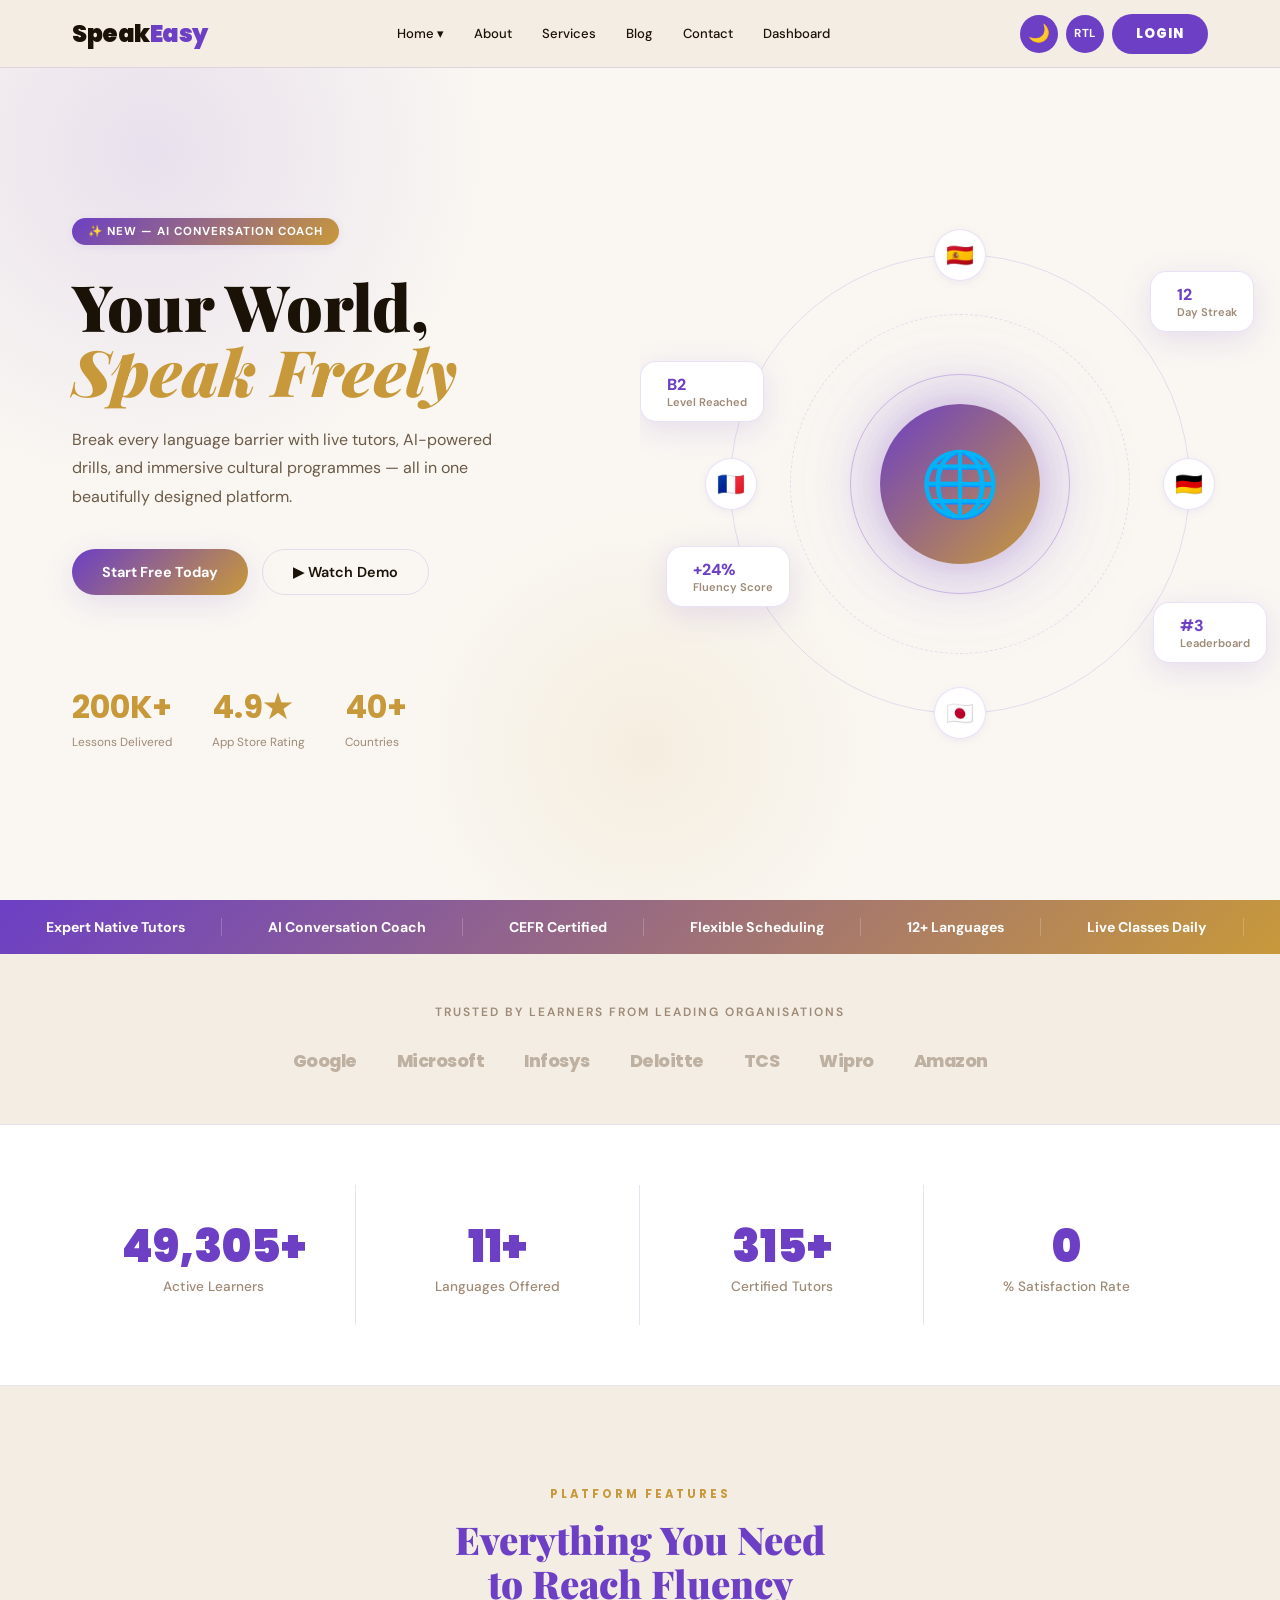
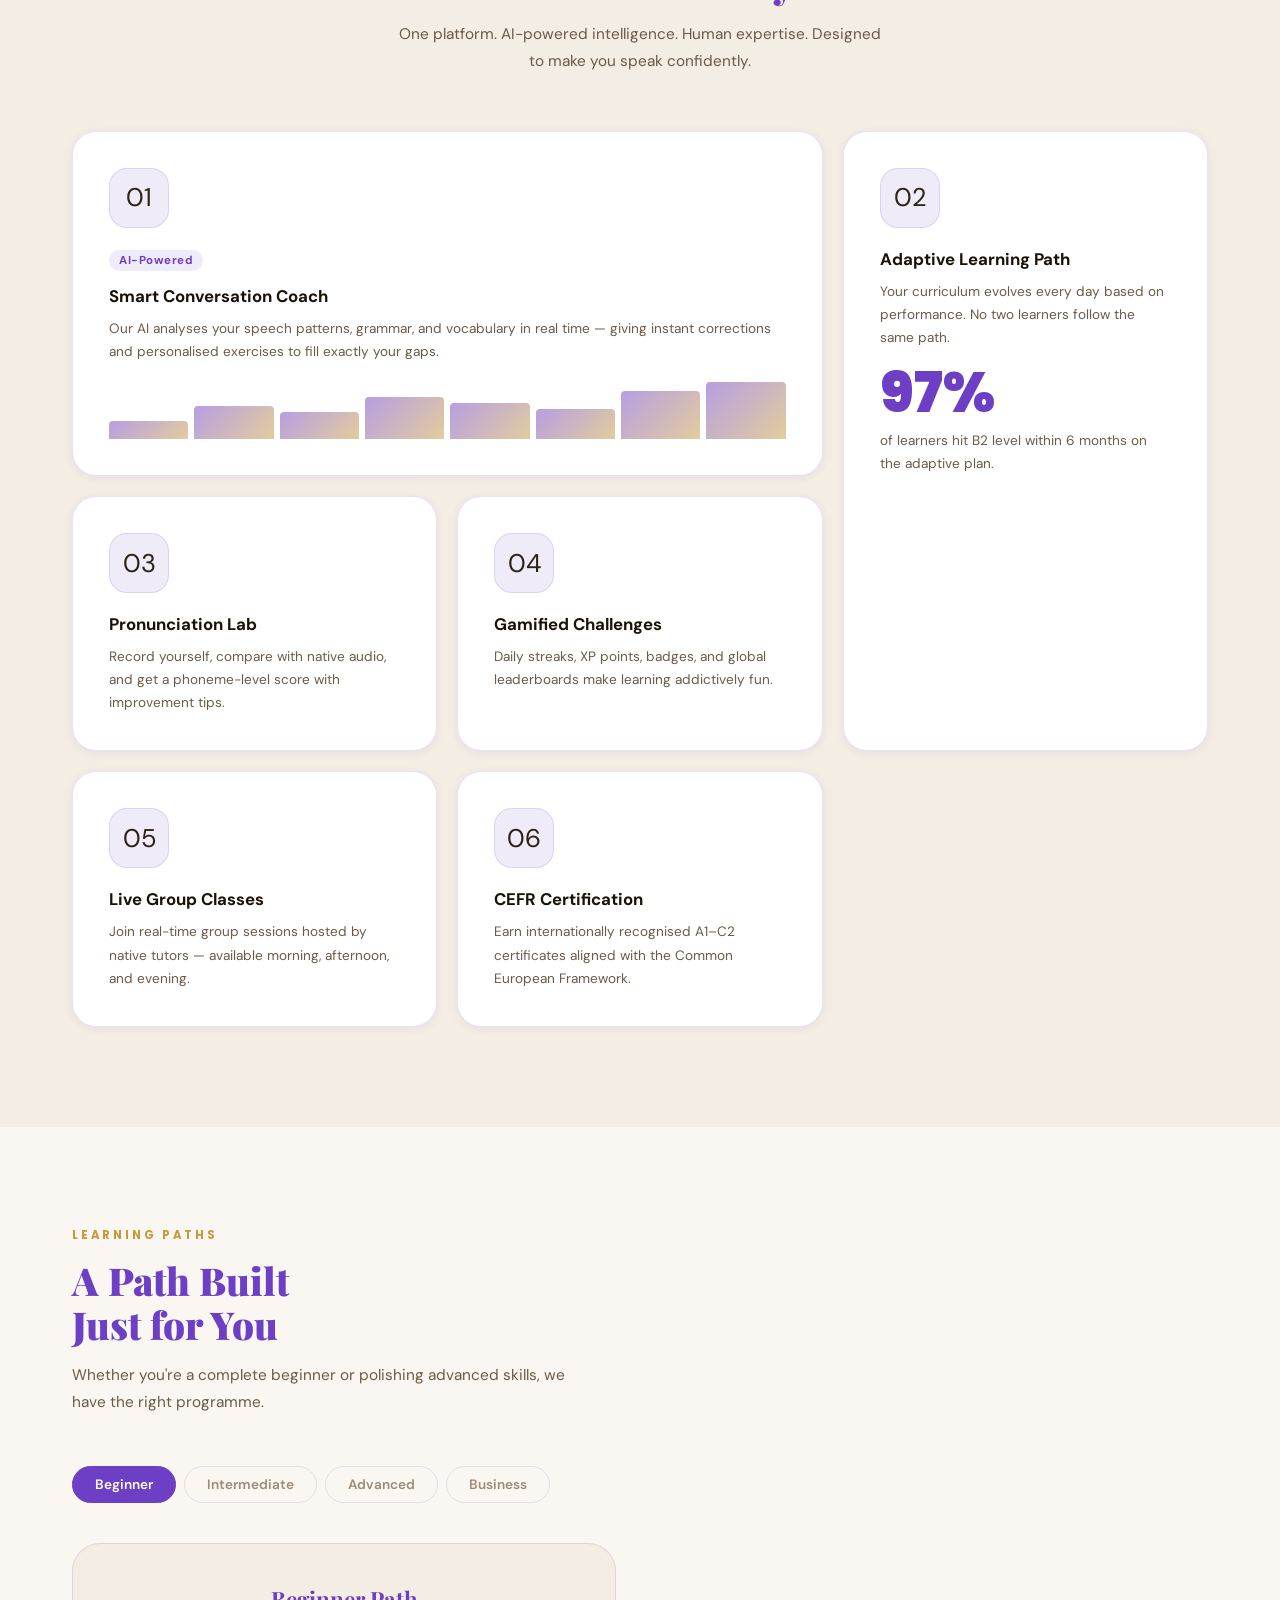
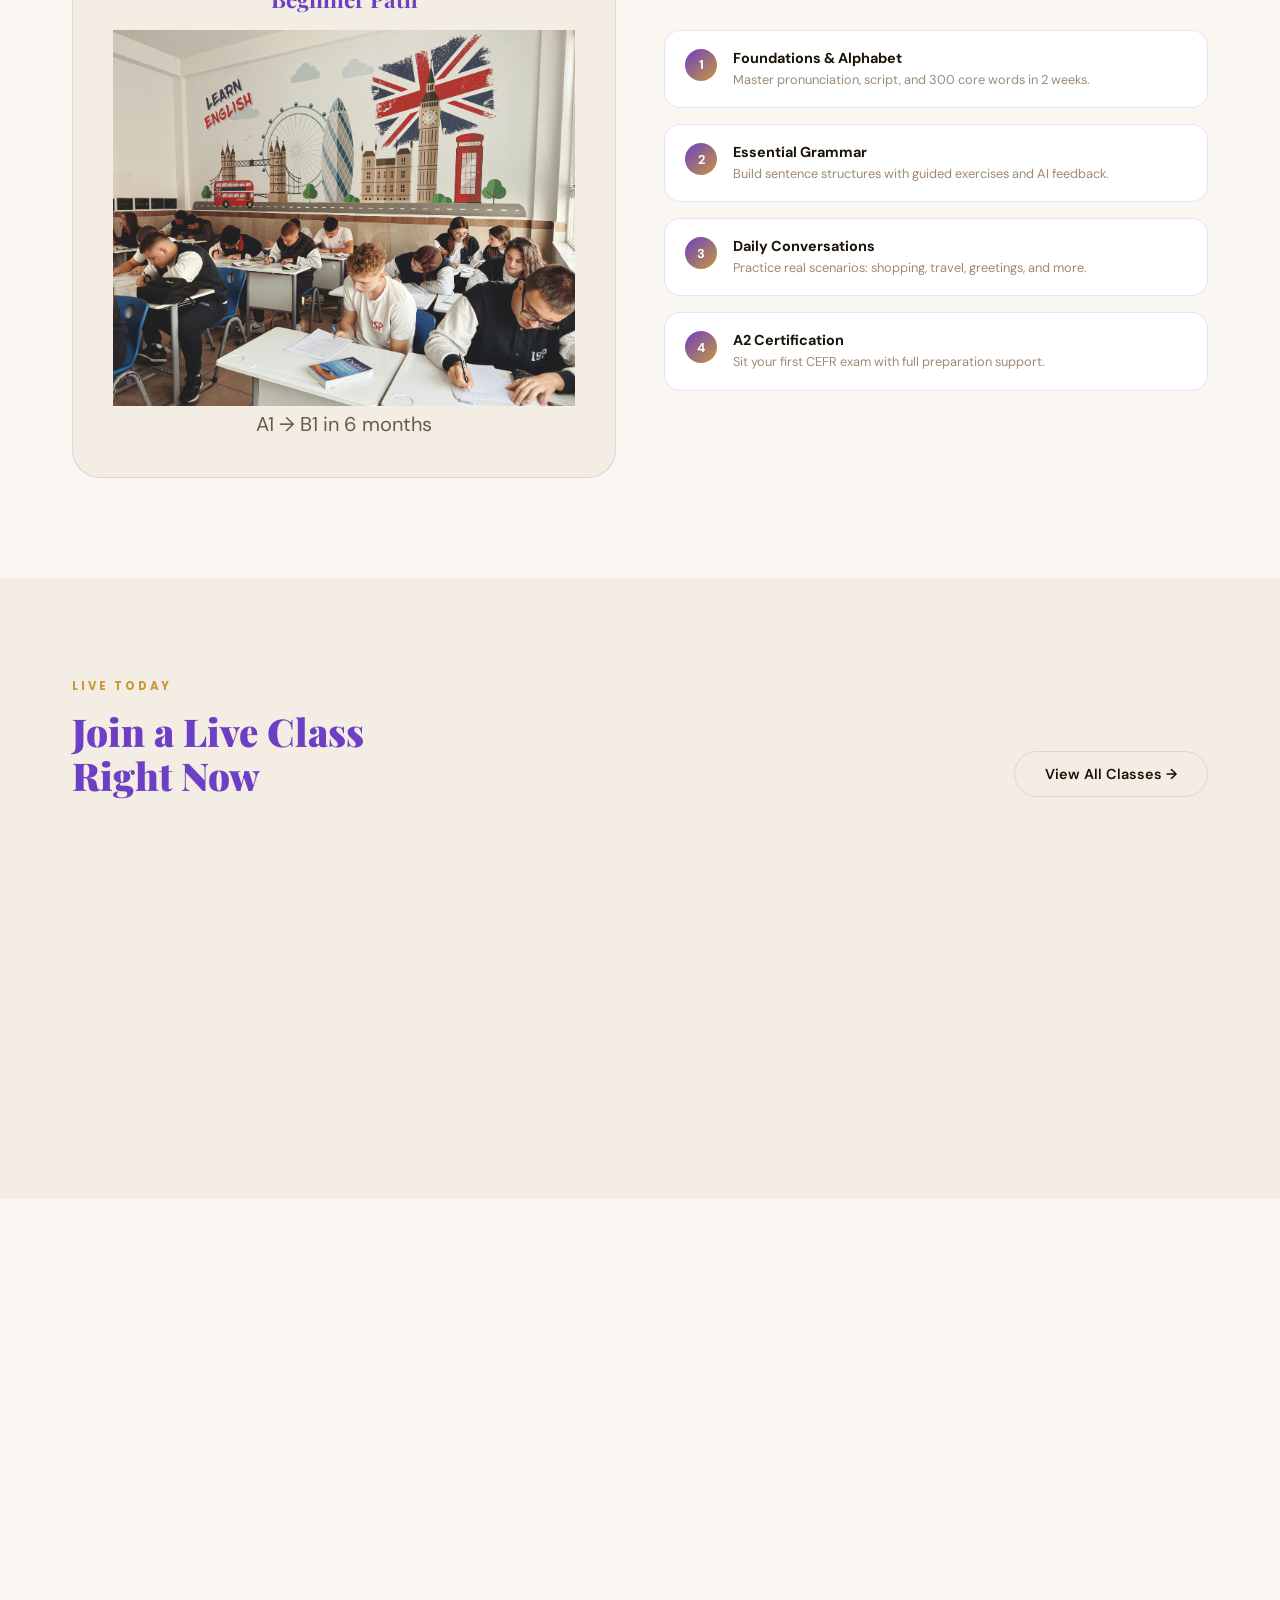
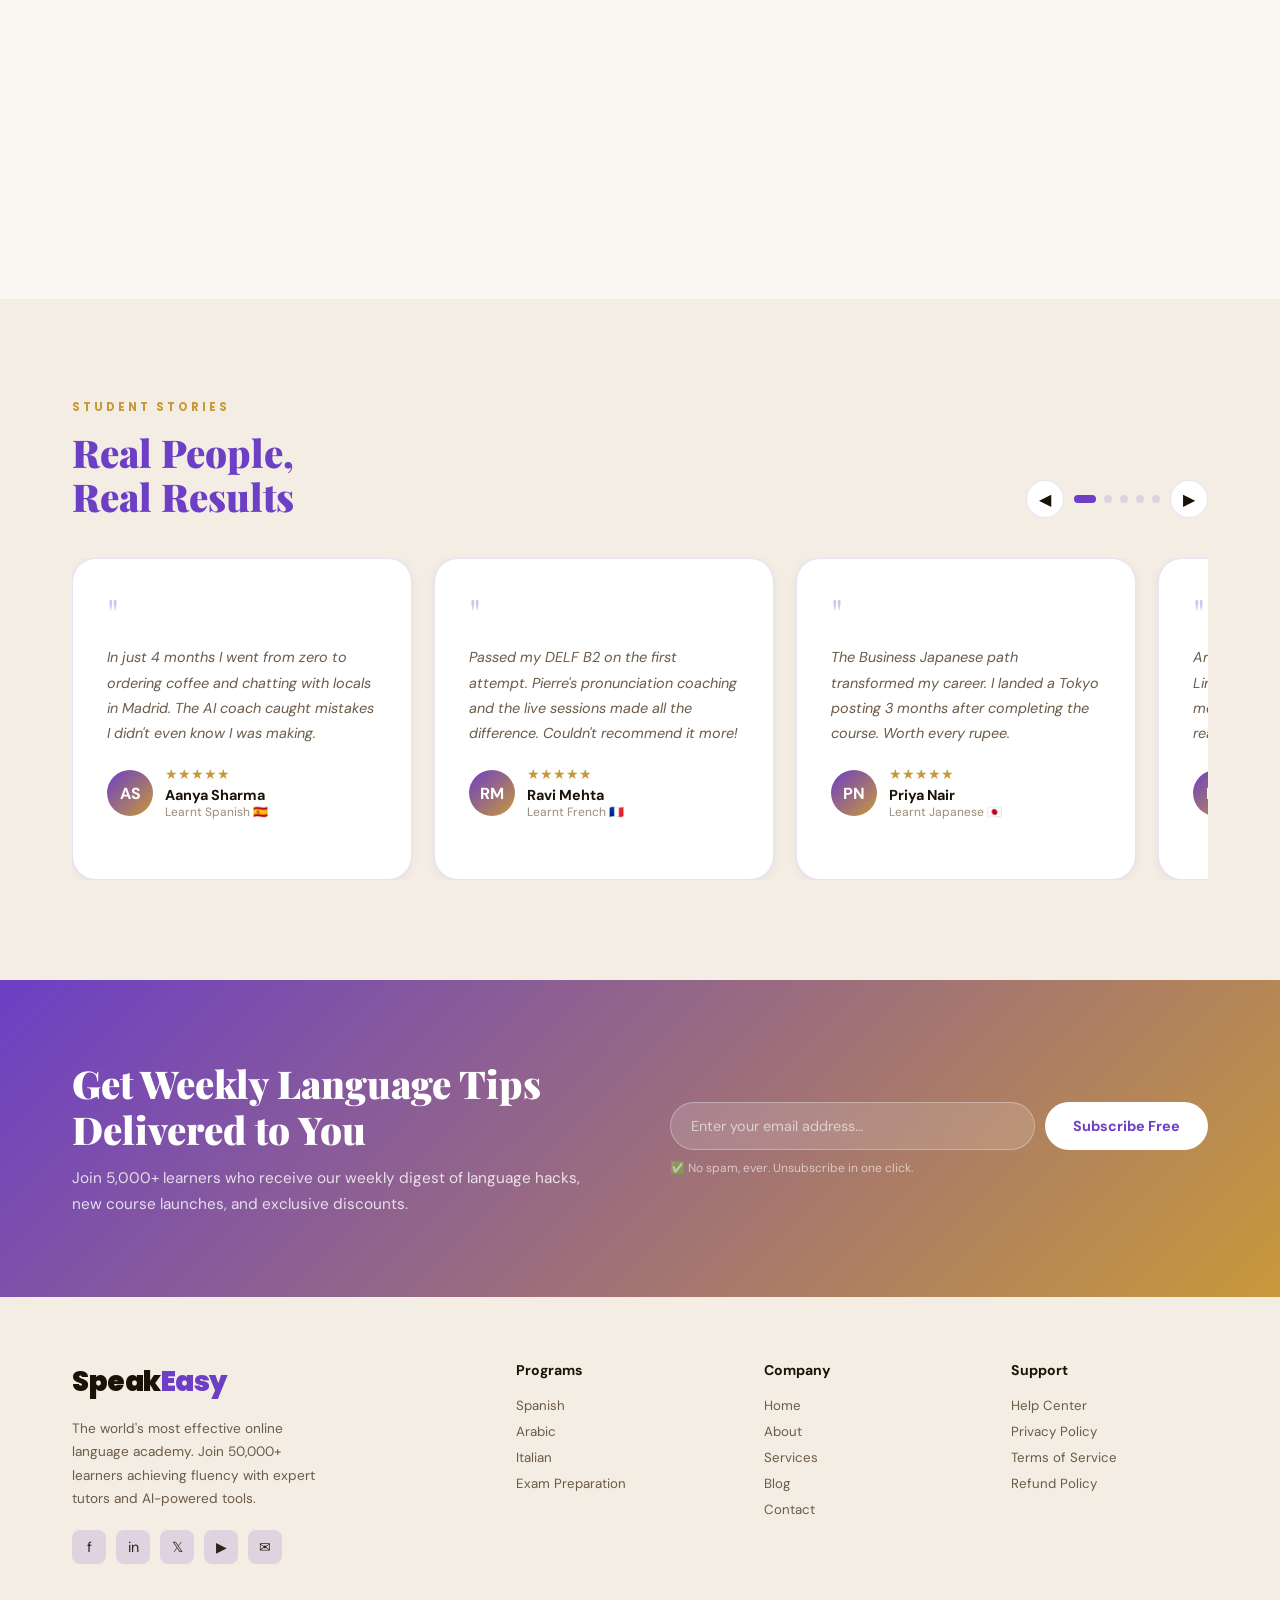
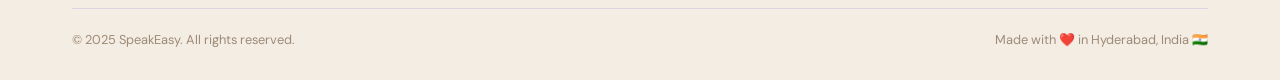
==== commit 510411c6: "updated files" ====
--- a/index.html
+++ b/index.html
@@ -1,307 +1,299 @@
-<!DOCTYPE html>
-<html lang="en">
-<head>
-<meta charset="UTF-8"/>
-<meta name="viewport" content="width=device-width, initial-scale=1.0"/>
-<title>SpeakEasy | Your World, Every Language</title>
-<link rel="preconnect" href="https://fonts.googleapis.com"/>
-<link href="https://fonts.googleapis.com/css2?family=Playfair+Display:ital,wght@0,700;0,900;1,700&family=Poppins:wght@400;500;600;700;900&family=DM+Sans:wght@400;500;600&display=swap" rel="stylesheet"/>
-<link rel="stylesheet" href="https://cdnjs.cloudflare.com/ajax/libs/font-awesome/6.5.0/css/all.min.css">
-<link rel="stylesheet" href="index.css"/>
-
-
-<link rel="icon" type="image/svg+xml" href="favicon.svg"/>
-<link rel="shortcut icon" href="favicon.svg"/>
-</head>
-<body>
-
-<nav>
-  <a href="index.html" class="logo">Speak<span>Easy</span></a>
-
-  <ul class="nav-links">
-    <li class="dropdown">
-      <a href="index.html">Home ▾</a>
-      <div class="dropdown-menu">
-        <a href="index.html">Home 1</a>
-        <a href="home2.html">Home 2</a>
-      </div>
-    </li>
-    <li><a href="about.html">About</a></li>
-    <li><a href="services.html">Services</a></li>
-    <li><a href="blog.html">Blog</a></li>
-    <li><a href="contact.html">Contact</a></li>
-    <li class="mobile-only-item">
-      <a href="login.html"><i class="fas fa-sign-in-alt"></i> Login</a>
-    </li>
-    <li class="mobile-only-item">
-      <a href="admin.html"><i class="fas fa-th-large"></i> Dashboard</a>
-    </li>
-  </ul>
-
-  <div class="nav-icons">
-    <button class="rtl-toggle" id="rtlToggle" title="Toggle RTL/LTR">
-      <i class="fas fa-exchange-alt"></i>
-    </button>
-    <button class="theme-toggle" id="themeToggle" title="Toggle theme">🌙</button>
-    <a href="login.html" class="icon login desktop-icon" title="Login"><i class="fas fa-sign-in-alt"></i></a>
-    <a href="admin.html" class="nav-dashboard-btn desktop-icon" title="Dashboard">
-      <i class="fas fa-th-large"></i> Dashboard
-    </a>
-    <div class="hamburger" id="hamburger">
-      <span></span><span></span><span></span>
-    </div>
-  </div>
-</nav>
-
-<section id="h2-hero">
-  <div class="h2-left">
-    <div class="h2-badge">✨ New — AI Conversation Coach</div>
-    <h1 class="h2-title">
-      Your World,<br>
-      <span class="word-rotate" id="wordRotate">Every Language</span>
-    </h1>
-    <p class="h2-desc">
-      Break every language barrier with live tutors, AI-powered drills, and immersive cultural programmes — all in one beautifully designed platform.
-    </p>
-    <div class="h2-btns">
-      <button class="btn-primary">🚀 Start Free Today</button>
-      <button class="btn-outline">▶ Watch Demo</button>
-    </div>
-    <div class="h2-stats">
-      <div><div class="h2-stat-num">200K+</div><div class="h2-stat-label">Lessons Delivered</div></div>
-      <div><div class="h2-stat-num">4.9★</div><div class="h2-stat-label">App Store Rating</div></div>
-      <div><div class="h2-stat-num">40+</div><div class="h2-stat-label">Countries</div></div>
-    </div>
-  </div>
-  <div class="h2-right">
-    <div class="h2-globe-wrap">
-      <div class="ring ring-1">
-        <div class="ring-node">🇪🇸</div>
-        <div class="ring-node">🇯🇵</div>
-        <div class="ring-node">🇫🇷</div>
-        <div class="ring-node">🇩🇪</div>
-      </div>
-      <div class="ring ring-2"></div>
-      <div class="ring ring-3"></div>
-      <div class="h2-center">🌐</div>
-    </div>
-    <div class="h2-floats">
-      <div class="h2-float"><span class="float-icon">🔥</span><div><div class="float-val">12</div><div class="float-lbl">Day Streak</div></div></div>
-      <div class="h2-float"><span class="float-icon">🏆</span><div><div class="float-val">#3</div><div class="float-lbl">Leaderboard</div></div></div>
-      <div class="h2-float"><span class="float-icon">📈</span><div><div class="float-val">+24%</div><div class="float-lbl">Fluency Score</div></div></div>
-      <div class="h2-float"><span class="float-icon">🎓</span><div><div class="float-val">B2</div><div class="float-lbl">Level Reached</div></div></div>
-    </div>
-  </div>
-</section>
-
-<div class="marquee-wrap">
-  <div class="marquee-track">
-    <div class="marquee-item"><span>🎯</span> Expert Native Tutors</div>
-    <div class="marquee-item"><span>🤖</span> AI Conversation Coach</div>
-    <div class="marquee-item"><span>📜</span> CEFR Certified</div>
-    <div class="marquee-item"><span>🗓️</span> Flexible Scheduling</div>
-    <div class="marquee-item"><span>🌍</span> 12+ Languages</div>
-    <div class="marquee-item"><span>⚡</span> Live Classes Daily</div>
-    <div class="marquee-item"><span>🔥</span> Streak Challenges</div>
-    <div class="marquee-item"><span>🏆</span> Global Leaderboard</div>
-    <div class="marquee-item"><span>🎯</span> Expert Native Tutors</div>
-    <div class="marquee-item"><span>🤖</span> AI Conversation Coach</div>
-    <div class="marquee-item"><span>📜</span> CEFR Certified</div>
-    <div class="marquee-item"><span>🗓️</span> Flexible Scheduling</div>
-    <div class="marquee-item"><span>🌍</span> 12+ Languages</div>
-    <div class="marquee-item"><span>⚡</span> Live Classes Daily</div>
-    <div class="marquee-item"><span>🔥</span> Streak Challenges</div>
-    <div class="marquee-item"><span>🏆</span> Global Leaderboard</div>
-  </div>
-</div>
-
-<div class="partners-section reveal">
-  <div class="partners-label">Trusted by learners from leading organisations</div>
-  <div class="partners-logos">
-    <div class="partner-logo">Google</div>
-    <div class="partner-logo">Microsoft</div>
-    <div class="partner-logo">Infosys</div>
-    <div class="partner-logo">Deloitte</div>
-    <div class="partner-logo">TCS</div>
-    <div class="partner-logo">Wipro</div>
-    <div class="partner-logo">Amazon</div>
-  </div>
-</div>
-
-<div class="stats-band">
-  <div class="stat-block reveal"><div class="sb-icon">🎓</div><div class="sb-num" data-target="50000">0</div><div class="sb-label">Active Learners</div></div>
-  <div class="stat-block reveal"><div class="sb-icon">🌍</div><div class="sb-num" data-target="12">0</div><div class="sb-label">Languages Offered</div></div>
-  <div class="stat-block reveal"><div class="sb-icon">🧑‍🏫</div><div class="sb-num" data-target="320">0</div><div class="sb-label">Certified Tutors</div></div>
-  <div class="stat-block reveal"><div class="sb-icon">⭐</div><div class="sb-num" data-target="">0</div><div class="sb-label">% Satisfaction Rate</div></div>
-</div>
-
-<section class="section section-alt" id="features">
-  <div style="text-align:center;max-width:560px;margin:0 auto 56px;">
-    <div class="section-label" style="justify-content:center;display:flex;">Platform Features</div>
-    <h2 class="section-title" style="text-align:center;">Everything You Need<br>to Reach Fluency</h2>
-    <p class="section-sub" style="text-align:center;margin:0 auto;">One platform. AI-powered intelligence. Human expertise. Designed to make you speak confidently.</p>
-  </div>
-  <div class="bento-grid">
-    <div class="bento-card wide reveal"><div class="bento-icon">🤖</div><div class="bento-tag">AI-Powered</div><div class="bento-title">Smart Conversation Coach</div><p class="bento-desc">Our AI analyses your speech patterns, grammar, and vocabulary in real time — giving instant corrections and personalised exercises to fill exactly your gaps.</p><div class="mini-bars"><div class="mini-bar" style="height:30%"></div><div class="mini-bar" style="height:55%"></div><div class="mini-bar" style="height:45%"></div><div class="mini-bar" style="height:70%"></div><div class="mini-bar" style="height:60%"></div><div class="mini-bar" style="height:50%"></div><div class="mini-bar" style="height:80%"></div><div class="mini-bar" style="height:95%"></div></div></div>
-    <div class="bento-card tall reveal"><div class="bento-icon">📈</div><div class="bento-title">Adaptive Learning Path</div><p class="bento-desc">Your curriculum evolves every day based on performance. No two learners follow the same path.</p><div class="bento-big-num">97%</div><p class="bento-desc">of learners hit B2 level within 6 months on the adaptive plan.</p></div>
-    <div class="bento-card reveal"><div class="bento-icon">🎙️</div><div class="bento-title">Pronunciation Lab</div><p class="bento-desc">Record yourself, compare with native audio, and get a phoneme-level score with improvement tips.</p></div>
-    <div class="bento-card reveal"><div class="bento-icon">🎮</div><div class="bento-title">Gamified Challenges</div><p class="bento-desc">Daily streaks, XP points, badges, and global leaderboards make learning addictively fun.</p></div>
-    <div class="bento-card reveal"><div class="bento-icon">📅</div><div class="bento-title">Live Group Classes</div><p class="bento-desc">Join real-time group sessions hosted by native tutors — available morning, afternoon, and evening.</p></div>
-    <div class="bento-card reveal"><div class="bento-icon">📜</div><div class="bento-title">CEFR Certification</div><p class="bento-desc">Earn internationally recognised A1–C2 certificates aligned with the Common European Framework.</p></div>
-  </div>
-</section>
-
-<section class="section" id="paths">
-  <div class="section-label">Learning Paths</div>
-  <h2 class="section-title">A Path Built<br>Just for You</h2>
-  <p class="section-sub">Whether you're a complete beginner or polishing advanced skills, we have the right programme.</p>
-  <div class="paths-tabs reveal">
-    <button class="path-tab active" onclick="switchTab(this,'tab-beginner')">🌱 Beginner</button>
-    <button class="path-tab" onclick="switchTab(this,'tab-intermediate')">📘 Intermediate</button>
-    <button class="path-tab" onclick="switchTab(this,'tab-advanced')">🏆 Advanced</button>
-    <button class="path-tab" onclick="switchTab(this,'tab-business')">💼 Business</button>
-  </div>
-  <div class="paths-panel active reveal" id="tab-beginner">
-    <div class="path-visual"><div class="path-visual-inner"><div class="path-visual-label">Beginner Path</div><img src="img-1.jpg" alt="Beginner Path" style="width:100%;border-radius:0px;margin-top:16px;" /><p style="font-size:1.25rem;color:var(--text-light);margin-top:0px;">A1 → B1 in 6 months</p></div></div>
-    <ul class="path-steps">
-      <li class="path-step"><div class="ps-num">1</div><div class="ps-info"><h5>Foundations & Alphabet</h5><p>Master pronunciation, script, and 300 core words in 2 weeks.</p></div></li>
-      <li class="path-step"><div class="ps-num">2</div><div class="ps-info"><h5>Essential Grammar</h5><p>Build sentence structures with guided exercises and AI feedback.</p></div></li>
-      <li class="path-step"><div class="ps-num">3</div><div class="ps-info"><h5>Daily Conversations</h5><p>Practice real scenarios: shopping, travel, greetings, and more.</p></div></li>
-      <li class="path-step"><div class="ps-num">4</div><div class="ps-info"><h5>A2 Certification</h5><p>Sit your first CEFR exam with full preparation support.</p></div></li>
-    </ul>
-  </div>
-  <div class="paths-panel" id="tab-intermediate">
-    <div class="path-visual"><div class="path-visual-inner"><div class="path-visual-label">Intermediate Path</div><img src="img-4.jpg" alt="Intermediate Path" style="width:100%;margin-top:16px;" /><p style="font-size:1.25rem;color:var(--text-light);margin-top:0px;">B1 → B2 in 5 months</p></div></div>
-    <ul class="path-steps">
-      <li class="path-step"><div class="ps-num">1</div><div class="ps-info"><h5>Complex Grammar Structures</h5><p>Subjunctive, conditionals, and advanced verb forms.</p></div></li>
-      <li class="path-step"><div class="ps-num">2</div><div class="ps-info"><h5>Reading & Writing Fluency</h5><p>Analyse authentic texts and write structured essays.</p></div></li>
-      <li class="path-step"><div class="ps-num">3</div><div class="ps-info"><h5>Live Debate Sessions</h5><p>Argue topics in your target language with native speakers.</p></div></li>
-      <li class="path-step"><div class="ps-num">4</div><div class="ps-info"><h5>B2 Exam Preparation</h5><p>Full mock exams, timed drills, and tutor-led review sessions.</p></div></li>
-    </ul>
-  </div>
-  <div class="paths-panel" id="tab-advanced">
-    <div class="path-visual"><div class="path-visual-inner"><div class="path-visual-label">Advanced Path</div><img src="img-3.jpg" alt="Advanced Path" style="width:100%;border-radius:0px;margin-top:16px;" /><p style="font-size:1.25rem;color:var(--text-light);margin-top:0px;">C1 → C2 Mastery</p></div></div>
-    <ul class="path-steps">
-      <li class="path-step"><div class="ps-num">1</div><div class="ps-info"><h5>Idiomatic & Colloquial Usage</h5><p>Sound truly native with regional expressions and slang.</p></div></li>
-      <li class="path-step"><div class="ps-num">2</div><div class="ps-info"><h5>Academic Writing</h5><p>Write research papers, formal letters, and long-form essays.</p></div></li>
-      <li class="path-step"><div class="ps-num">3</div><div class="ps-info"><h5>Literature & Media</h5><p>Study authentic films, novels, and journalism in target language.</p></div></li>
-      <li class="path-step"><div class="ps-num">4</div><div class="ps-info"><h5>C2 Certification</h5><p>Achieve full mastery — the highest level of language proficiency.</p></div></li>
-    </ul>
-  </div>
-  <div class="paths-panel" id="tab-business">
-    <div class="path-visual"><div class="path-visual-inner"><div class="path-visual-label">Business Path</div><img src="img-2.jpg" alt="Business Path" style="width:100%;border-radius:0px;margin-top:16px;" /><p style="font-size:1.25rem;color:var(--text-light);margin-top:0px;">Professional fluency in 12 weeks</p></div></div>
-    <ul class="path-steps">
-      <li class="path-step"><div class="ps-num">1</div><div class="ps-info"><h5>Corporate Vocabulary</h5><p>Industry-specific terminology for finance, tech, legal, and HR.</p></div></li>
-      <li class="path-step"><div class="ps-num">2</div><div class="ps-info"><h5>Meetings & Presentations</h5><p>Lead meetings, deliver pitches, and handle negotiations fluently.</p></div></li>
-      <li class="path-step"><div class="ps-num">3</div><div class="ps-info"><h5>Business Writing</h5><p>Emails, reports, proposals — written professionally in any language.</p></div></li>
-      <li class="path-step"><div class="ps-num">4</div><div class="ps-info"><h5>Business Language Certificate</h5><p>Receive a verified certificate for your professional portfolio.</p></div></li>
-    </ul>
-  </div>
-</section>
-
-<section class="section section-alt" id="live">
-  <div style="display:flex;justify-content:space-between;align-items:flex-end;margin-bottom:40px;flex-wrap:wrap;gap:16px;">
-    <div><div class="section-label">Live Today</div><h2 class="section-title" style="margin-bottom:0;">Join a Live Class<br>Right Now</h2></div>
-    <button class="btn-outline">View All Classes →</button>
-  </div>
-  <div class="live-grid">
-    <div class="live-card reveal"><div class="live-banner" style="background:linear-gradient(135deg,#6c3fc5,#993a)"><img src="spanish.jpg" alt="Live Class" style="width:100%;height:250px;object-fit:cover;border-radius:0px 0 0;"/><span class="live-label"><span class="live-dot"></span>LIVE</span><span class="live-time">⏱ 45 min left</span></div><div class="live-body"><div class="live-topic">Spanish Daily Conversation — Intermediate</div><div class="live-tutor">👩‍🏫 María González · attending</div><div class="live-meta"><span class="live-spots">🔥 4 spots left</span><button class="live-join">Join Now</button></div></div></div>
-    <div class="live-card reveal"><div class="live-banner" style="background:linear-gradient(135deg,#1a6faa,#4ecdc4)"><img src="french.jpg" alt="Live Class" style="width:100%;height:250px;object-fit:cover;border-radius:0px 0 0;"/><span class="live-label"><span class="live-dot"></span>LIVE</span><span class="live-flag">🇫🇷</span><span class="live-time">⏱ 22 min left</span></div><div class="live-body"><div class="live-topic">French Pronunciation Masterclass</div><div class="live-tutor">👨‍🏫 Pierre Laurent · 24 attending</div><div class="live-meta"><span class="live-spots">✅ Open seats</span><button class="live-join">Join Now</button></div></div></div>
-    <div class="live-card reveal"><div class="live-banner" style="background:linear-gradient(135deg,#c0392b,#e74c3c)"><img src="img-3.jpg" alt="Live Class" style="width:100%;height:250px;object-fit:cover;border-radius:0px 0 0;"/><span class="live-label" style="background:#f59e0b;">⏰ SOON</span><span class="live-flag">🇯🇵</span><span class="live-time">🕔 Starts in min</span></div><div class="live-body"><div class="live-topic">Japanese Business Vocabulary — Advanced</div><div class="live-tutor">👩‍🏫 Yuki Tanaka · 12 registered</div><div class="live-meta"><span class="live-spots">📌 Reserve a seat</span><button class="live-join">Reserve</button></div></div></div>
-  </div>
-</section>
-
-<div class="app-section" id="app">
-  <div class="app-left reveal-left">
-    <div class="section-label">Mobile App</div>
-    <h2 class="section-title">Learn On the Go —<br>Anytime, Anywhere</h2>
-    <p class="section-sub" style="margin-bottom:0;">The LinguaVerse app puts your entire classroom in your pocket. 5-minute lessons. Offline mode. Real-time feedback.</p>
-    <ul class="app-features">
-      <li><span class="af-icon">🔔</span> Smart daily reminders to keep your streak alive</li>
-      <li><span class="af-icon">📴</span> Full offline mode — learn even without internet</li>
-      <li><span class="af-icon">🎙️</span> Voice recognition for pronunciation scoring</li>
-      <li><span class="af-icon">🏆</span> Sync progress across all your devices instantly</li>
-    </ul>
-    <div class="app-btns">
-      <div class="app-btn"><span class="app-btn-icon">🍎</span><div class="app-btn-text"><small>Download on the</small><strong>App Store</strong></div></div>
-      <div class="app-btn"><span class="app-btn-icon">▶</span><div class="app-btn-text"><small>Get it on</small><strong>Google Play</strong></div></div>
-    </div>
-  </div>
-  <div class="app-right reveal-right">
-    <div class="phone-mockup">
-      <div class="phone-notch"></div>
-      <div class="phone-screen">
-        <div class="phone-header">🎓 Daily Lesson · Spanish</div>
-        <div class="phone-lesson">
-          <div class="phone-word">Buenas noches</div>
-          <div class="phone-trans">Good evening</div>
-          <div class="phone-progress"><div class="phone-progress-fill"></div></div>
-          <div class="phone-opts">
-            <div class="phone-opt correct">✅ Good evening</div>
-            <div class="phone-opt">Good morning</div>
-            <div class="phone-opt">Good afternoon</div>
-          </div>
-        </div>
-      </div>
-    </div>
-    <div class="phone-badge"><span class="pb-icon">🔥</span><span>12-day streak!</span></div>
-    <div class="phone-badge"><span class="pb-icon">⭐</span><span>+50 XP earned</span></div>
-  </div>
-</div>
-
-<section class="section section-alt" id="reviews">
-  <div style="display:flex;justify-content:space-between;align-items:flex-end;margin-bottom:40px;flex-wrap:wrap;gap:16px;">
-    <div><div class="section-label">Student Stories</div><h2 class="section-title" style="margin-bottom:0;">Real People,<br>Real Results</h2></div>
-    <div class="testi2-nav"><button class="t2-btn" id="prevBtn">◀</button><div class="t2-dots" id="t2Dots"></div><button class="t2-btn" id="nextBtn">▶</button></div>
-  </div>
-  <div class="testi2-wrap">
-    <div class="testi2-track" id="testi2Track">
-      <div class="testi2-card"><div class="testi2-quote">"</div><p class="testi2-text">In just 4 months I went from zero to ordering coffee and chatting with locals in Madrid. The AI coach caught mistakes I didn't even know I was making.</p><div class="testi2-author"><div class="t2-av">AS</div><div><div class="t2-stars">★★★★★</div><div class="t2-name">Aanya Sharma</div><div class="t2-lang">Learnt Spanish 🇪🇸</div></div></div></div>
-      <div class="testi2-card"><div class="testi2-quote">"</div><p class="testi2-text">Passed my DELF B2 on the first attempt. Pierre's pronunciation coaching and the live sessions made all the difference. Couldn't recommend it more!</p><div class="testi2-author"><div class="t2-av">RM</div><div><div class="t2-stars">★★★★★</div><div class="t2-name">Ravi Mehta</div><div class="t2-lang">Learnt French 🇫🇷</div></div></div></div>
-      <div class="testi2-card"><div class="testi2-quote">"</div><p class="testi2-text">The Business Japanese path transformed my career. I landed a Tokyo posting 3 months after completing the course. Worth every rupee.</p><div class="testi2-author"><div class="t2-av">PN</div><div><div class="t2-stars">★★★★★</div><div class="t2-name">Priya Nair</div><div class="t2-lang">Learnt Japanese 🇯🇵</div></div></div></div>
-      <div class="testi2-card"><div class="testi2-quote">"</div><p class="testi2-text">Arabic felt impossible until I found LinguaVerse. The gamified streaks kept me coming back every day. Now I can read, write, and hold conversations.</p><div class="testi2-author"><div class="t2-av">KA</div><div><div class="t2-stars">★★★★★</div><div class="t2-name">Karan Arora</div><div class="t2-lang">Learnt Arabic 🇸🇦</div></div></div></div>
-      <div class="testi2-card"><div class="testi2-quote">"</div><p class="testi2-text">German grammar was always a nightmare for me. The adaptive path focused exactly on my weak points and I improved faster than any classroom ever managed.</p><div class="testi2-author"><div class="t2-av">SJ</div><div><div class="t2-stars">★★★★★</div><div class="t2-name">Sneha Joshi</div><div class="t2-lang">Learnt German 🇩🇪</div></div></div></div>
-    </div>
-  </div>
-</section>
-
-<div class="newsletter-section" id="newsletter">
-  <div class="nl-left reveal-left">
-    <h2>Get Weekly Language Tips<br>Delivered to You</h2>
-    <p>Join 5,000+ learners who receive our weekly digest of language hacks, new course launches, and exclusive discounts.</p>
-  </div>
-  <div class="reveal-right">
-    <div class="nl-form">
-      <input class="nl-input" type="email" placeholder="Enter your email address…"/>
-      <button class="nl-btn">Subscribe Free</button>
-    </div>
-    <p class="nl-note">✅ No spam, ever. Unsubscribe in one click.</p>
-  </div>
-</div>
-
-<footer>
-  <div class="footer-grid">
-    <div class="footer-brand">
-      <a href="index.html" class="logo">Speak<span>Easy</span></a>
-      <p class="footer-desc">The world's most effective online language academy. Join 50,000+ learners achieving fluency with expert tutors and AI-powered tools.</p>
-      <div class="social-links" style="margin-top:20px;">
-        <a class="social-btn" href="#">f</a>
-        <a class="social-btn" href="#">in</a>
-        <a class="social-btn" href="#">𝕏</a>
-        <a class="social-btn" href="#">▶</a>
-        <a class="social-btn" href="#">✉</a>
-      </div>
-    </div>
-    <div class="footer-col"><h5>Programs</h5><a href="section-details.html">Spanish</a><a href="section-details1.html">Arabic</a><a href="section-details2.html">Italian</a><a href="section-details3.html">Exam Preparation</a></div>
-    <div class="footer-col"><h5>Company</h5><a href="index.html">Home</a><a href="about.html">About</a><a href="services.html">Services</a><a href="blog.html">Blog</a><a href="contact.html">Contact</a></div>
-    <div class="footer-col"><h5>Support</h5><a href="#">Help Center</a><a href="#">Privacy Policy</a><a href="#">Terms of Service</a><a href="#">Refund Policy</a></div>
-  </div>
-  <div class="footer-bottom">
-    <span>© 2025 SpeakEasy. All rights reserved.</span>
-    <span>Made with ❤️ in Hyderabad, India 🇮🇳</span>
-  </div>
-</footer>
-
-<script src="index.js"></script>
-</body>
+<!DOCTYPE html>
+<html lang="en">
+<head>
+<meta charset="UTF-8"/>
+<meta name="viewport" content="width=device-width, initial-scale=1.0"/>
+<title>SpeakEasy | Your World, Every Language</title>
+<link rel="preconnect" href="https://fonts.googleapis.com"/>
+<link href="https://fonts.googleapis.com/css2?family=Playfair+Display:ital,wght@0,700;0,900;1,700&family=Poppins:wght@400;500;600;700;900&family=DM+Sans:wght@400;500;600&display=swap" rel="stylesheet"/>
+<link rel="stylesheet" href="https://cdnjs.cloudflare.com/ajax/libs/font-awesome/6.5.0/css/all.min.css">
+<link rel="stylesheet" href="index.css"/>
+
+
+<link rel="icon" type="image/svg+xml" href="favicon.svg"/>
+<link rel="shortcut icon" href="favicon.svg"/>
+</head>
+<body>
+
+<nav>
+  <a href="index.html" class="logo">Speak<span>Easy</span></a>
+
+  <ul class="nav-links">
+    <li class="dropdown">
+      <a href="index.html">Home ▾</a>
+      <div class="dropdown-menu">
+        <a href="index.html">Home 1</a>
+        <a href="home2.html">Home 2</a>
+      </div>
+    </li>
+    <li><a href="about.html">About</a></li>
+    <li><a href="services.html">Services</a></li>
+    <li><a href="blog.html">Blog</a></li>
+    <li><a href="contact.html">Contact</a></li>
+    <li><a href="admin.html">Dashboard</a></li>
+    <li class="mobile-only-item"><a href="login.html" class="mobile-login-btn">Login</a></li>
+    
+  </ul>
+
+  <div class="nav-icons">
+  <button class="theme-toggle" id="themeToggle" title="Toggle theme">🌙</button>
+  <button class="rtl-toggle" id="rtlToggle" title="Toggle RTL/LTR">RTL</button>
+  <a href="login.html" class="login-btn desktop-icon">LOGIN</a>
+  <div class="hamburger" id="hamburger">
+    <span></span><span></span><span></span>
+  </div>
+</div>
+</nav>
+
+<section id="h2-hero">
+  <div class="h2-left">
+    <div class="h2-badge">✨ New — AI Conversation Coach</div>
+    <h1 class="h2-title">
+      Your World,<br>
+      <span class="word-rotate" id="wordRotate">Every Language</span>
+    </h1>
+    <p class="h2-desc">
+      Break every language barrier with live tutors, AI-powered drills, and immersive cultural programmes — all in one beautifully designed platform.
+    </p>
+    <div class="h2-btns">
+      <button class="btn-primary">Start Free Today</button>
+      <button class="btn-outline">▶ Watch Demo</button>
+    </div>
+    <div class="h2-stats">
+      <div><div class="h2-stat-num">200K+</div><div class="h2-stat-label">Lessons Delivered</div></div>
+      <div><div class="h2-stat-num">4.9★</div><div class="h2-stat-label">App Store Rating</div></div>
+      <div><div class="h2-stat-num">40+</div><div class="h2-stat-label">Countries</div></div>
+    </div>
+  </div>
+  <div class="h2-right">
+    <div class="h2-globe-wrap">
+      <div class="ring ring-1">
+        <div class="ring-node">🇪🇸</div>
+        <div class="ring-node">🇯🇵</div>
+        <div class="ring-node">🇫🇷</div>
+        <div class="ring-node">🇩🇪</div>
+      </div>
+      <div class="ring ring-2"></div>
+      <div class="ring ring-3"></div>
+      <div class="h2-center">🌐</div>
+    </div>
+    <div class="h2-floats">
+      <div class="h2-float"><span class="float-icon"></span><div><div class="float-val">12</div><div class="float-lbl">Day Streak</div></div></div>
+      <div class="h2-float"><span class="float-icon"></span><div><div class="float-val">#3</div><div class="float-lbl">Leaderboard</div></div></div>
+      <div class="h2-float"><span class="float-icon"></span><div><div class="float-val">+24%</div><div class="float-lbl">Fluency Score</div></div></div>
+      <div class="h2-float"><span class="float-icon"></span><div><div class="float-val">B2</div><div class="float-lbl">Level Reached</div></div></div>
+    </div>
+  </div>
+</section>
+
+<div class="marquee-wrap">
+  <div class="marquee-track">
+    <div class="marquee-item"><span></span> Expert Native Tutors</div>
+    <div class="marquee-item"><span></span> AI Conversation Coach</div>
+    <div class="marquee-item"><span></span> CEFR Certified</div>
+    <div class="marquee-item"><span></span> Flexible Scheduling</div>
+    <div class="marquee-item"><span></span> 12+ Languages</div>
+    <div class="marquee-item"><span></span> Live Classes Daily</div>
+    <div class="marquee-item"><span></span> Streak Challenges</div>
+    <div class="marquee-item"><span></span> Global Leaderboard</div>
+    <div class="marquee-item"><span></span> Expert Native Tutors</div>
+    <div class="marquee-item"><span></span> AI Conversation Coach</div>
+    <div class="marquee-item"><span></span> CEFR Certified</div>
+    <div class="marquee-item"><span></span> Flexible Scheduling</div>
+    <div class="marquee-item"><span></span> 12+ Languages</div>
+    <div class="marquee-item"><span></span> Live Classes Daily</div>
+    <div class="marquee-item"><span></span> Streak Challenges</div>
+    <div class="marquee-item"><span></span> Global Leaderboard</div>
+  </div>
+</div>
+
+<div class="partners-section reveal">
+  <div class="partners-label">Trusted by learners from leading organisations</div>
+  <div class="partners-logos">
+    <div class="partner-logo">Google</div>
+    <div class="partner-logo">Microsoft</div>
+    <div class="partner-logo">Infosys</div>
+    <div class="partner-logo">Deloitte</div>
+    <div class="partner-logo">TCS</div>
+    <div class="partner-logo">Wipro</div>
+    <div class="partner-logo">Amazon</div>
+  </div>
+</div>
+
+<div class="stats-band">
+  <div class="stat-block reveal"><div class="sb-icon"></div><div class="sb-num" data-target="50000">0</div><div class="sb-label">Active Learners</div></div>
+  <div class="stat-block reveal"><div class="sb-icon"></div><div class="sb-num" data-target="12">0</div><div class="sb-label">Languages Offered</div></div>
+  <div class="stat-block reveal"><div class="sb-icon"></div><div class="sb-num" data-target="320">0</div><div class="sb-label">Certified Tutors</div></div>
+  <div class="stat-block reveal"><div class="sb-icon"></div><div class="sb-num" data-target="">0</div><div class="sb-label">% Satisfaction Rate</div></div>
+</div>
+
+<section class="section section-alt" id="features">
+  <div style="text-align:center;max-width:560px;margin:0 auto 56px;">
+    <div class="section-label" style="justify-content:center;display:flex;">Platform Features</div>
+    <h2 class="section-title" style="text-align:center;">Everything You Need<br>to Reach Fluency</h2>
+    <p class="section-sub" style="text-align:center;margin:0 auto;">One platform. AI-powered intelligence. Human expertise. Designed to make you speak confidently.</p>
+  </div>
+  <div class="bento-grid">
+    <div class="bento-card wide reveal"><div class="bento-icon">01</div><div class="bento-tag">AI-Powered</div><div class="bento-title">Smart Conversation Coach</div><p class="bento-desc">Our AI analyses your speech patterns, grammar, and vocabulary in real time — giving instant corrections and personalised exercises to fill exactly your gaps.</p><div class="mini-bars"><div class="mini-bar" style="height:30%"></div><div class="mini-bar" style="height:55%"></div><div class="mini-bar" style="height:45%"></div><div class="mini-bar" style="height:70%"></div><div class="mini-bar" style="height:60%"></div><div class="mini-bar" style="height:50%"></div><div class="mini-bar" style="height:80%"></div><div class="mini-bar" style="height:95%"></div></div></div>
+    <div class="bento-card tall reveal"><div class="bento-icon">02</div><div class="bento-title">Adaptive Learning Path</div><p class="bento-desc">Your curriculum evolves every day based on performance. No two learners follow the same path.</p><div class="bento-big-num">97%</div><p class="bento-desc">of learners hit B2 level within 6 months on the adaptive plan.</p></div>
+    <div class="bento-card reveal"><div class="bento-icon">03</div><div class="bento-title">Pronunciation Lab</div><p class="bento-desc">Record yourself, compare with native audio, and get a phoneme-level score with improvement tips.</p></div>
+    <div class="bento-card reveal"><div class="bento-icon">04</div><div class="bento-title">Gamified Challenges</div><p class="bento-desc">Daily streaks, XP points, badges, and global leaderboards make learning addictively fun.</p></div>
+    <div class="bento-card reveal"><div class="bento-icon">05</div><div class="bento-title">Live Group Classes</div><p class="bento-desc">Join real-time group sessions hosted by native tutors — available morning, afternoon, and evening.</p></div>
+    <div class="bento-card reveal"><div class="bento-icon">06</div><div class="bento-title">CEFR Certification</div><p class="bento-desc">Earn internationally recognised A1–C2 certificates aligned with the Common European Framework.</p></div>
+  </div>
+</section>
+
+<section class="section" id="paths">
+  <div class="section-label">Learning Paths</div>
+  <h2 class="section-title">A Path Built<br>Just for You</h2>
+  <p class="section-sub">Whether you're a complete beginner or polishing advanced skills, we have the right programme.</p>
+  <div class="paths-tabs reveal">
+    <button class="path-tab active" onclick="switchTab(this,'tab-beginner')"> Beginner</button>
+    <button class="path-tab" onclick="switchTab(this,'tab-intermediate')"> Intermediate</button>
+    <button class="path-tab" onclick="switchTab(this,'tab-advanced')"> Advanced</button>
+    <button class="path-tab" onclick="switchTab(this,'tab-business')"> Business</button>
+  </div>
+  <div class="paths-panel active reveal" id="tab-beginner">
+    <div class="path-visual"><div class="path-visual-inner"><div class="path-visual-label">Beginner Path</div><img src="img-1.jpg" alt="Beginner Path" style="width:100%;border-radius:0px;margin-top:16px;" /><p style="font-size:1.25rem;color:var(--text-light);margin-top:0px;">A1 → B1 in 6 months</p></div></div>
+    <ul class="path-steps">
+      <li class="path-step"><div class="ps-num">1</div><div class="ps-info"><h5>Foundations & Alphabet</h5><p>Master pronunciation, script, and 300 core words in 2 weeks.</p></div></li>
+      <li class="path-step"><div class="ps-num">2</div><div class="ps-info"><h5>Essential Grammar</h5><p>Build sentence structures with guided exercises and AI feedback.</p></div></li>
+      <li class="path-step"><div class="ps-num">3</div><div class="ps-info"><h5>Daily Conversations</h5><p>Practice real scenarios: shopping, travel, greetings, and more.</p></div></li>
+      <li class="path-step"><div class="ps-num">4</div><div class="ps-info"><h5>A2 Certification</h5><p>Sit your first CEFR exam with full preparation support.</p></div></li>
+    </ul>
+  </div>
+  <div class="paths-panel" id="tab-intermediate">
+    <div class="path-visual"><div class="path-visual-inner"><div class="path-visual-label">Intermediate Path</div><img src="img-4.jpg" alt="Intermediate Path" style="width:100%;margin-top:16px;" /><p style="font-size:1.25rem;color:var(--text-light);margin-top:0px;">B1 → B2 in 5 months</p></div></div>
+    <ul class="path-steps">
+      <li class="path-step"><div class="ps-num">1</div><div class="ps-info"><h5>Complex Grammar Structures</h5><p>Subjunctive, conditionals, and advanced verb forms.</p></div></li>
+      <li class="path-step"><div class="ps-num">2</div><div class="ps-info"><h5>Reading & Writing Fluency</h5><p>Analyse authentic texts and write structured essays.</p></div></li>
+      <li class="path-step"><div class="ps-num">3</div><div class="ps-info"><h5>Live Debate Sessions</h5><p>Argue topics in your target language with native speakers.</p></div></li>
+      <li class="path-step"><div class="ps-num">4</div><div class="ps-info"><h5>B2 Exam Preparation</h5><p>Full mock exams, timed drills, and tutor-led review sessions.</p></div></li>
+    </ul>
+  </div>
+  <div class="paths-panel" id="tab-advanced">
+    <div class="path-visual"><div class="path-visual-inner"><div class="path-visual-label">Advanced Path</div><img src="img-3.jpg" alt="Advanced Path" style="width:100%;border-radius:0px;margin-top:16px;" /><p style="font-size:1.25rem;color:var(--text-light);margin-top:0px;">C1 → C2 Mastery</p></div></div>
+    <ul class="path-steps">
+      <li class="path-step"><div class="ps-num">1</div><div class="ps-info"><h5>Idiomatic & Colloquial Usage</h5><p>Sound truly native with regional expressions and slang.</p></div></li>
+      <li class="path-step"><div class="ps-num">2</div><div class="ps-info"><h5>Academic Writing</h5><p>Write research papers, formal letters, and long-form essays.</p></div></li>
+      <li class="path-step"><div class="ps-num">3</div><div class="ps-info"><h5>Literature & Media</h5><p>Study authentic films, novels, and journalism in target language.</p></div></li>
+      <li class="path-step"><div class="ps-num">4</div><div class="ps-info"><h5>C2 Certification</h5><p>Achieve full mastery — the highest level of language proficiency.</p></div></li>
+    </ul>
+  </div>
+  <div class="paths-panel" id="tab-business">
+    <div class="path-visual"><div class="path-visual-inner"><div class="path-visual-label">Business Path</div><img src="img-2.jpg" alt="Business Path" style="width:100%;border-radius:0px;margin-top:16px;" /><p style="font-size:1.25rem;color:var(--text-light);margin-top:0px;">Professional fluency in 12 weeks</p></div></div>
+    <ul class="path-steps">
+      <li class="path-step"><div class="ps-num">1</div><div class="ps-info"><h5>Corporate Vocabulary</h5><p>Industry-specific terminology for finance, tech, legal, and HR.</p></div></li>
+      <li class="path-step"><div class="ps-num">2</div><div class="ps-info"><h5>Meetings & Presentations</h5><p>Lead meetings, deliver pitches, and handle negotiations fluently.</p></div></li>
+      <li class="path-step"><div class="ps-num">3</div><div class="ps-info"><h5>Business Writing</h5><p>Emails, reports, proposals — written professionally in any language.</p></div></li>
+      <li class="path-step"><div class="ps-num">4</div><div class="ps-info"><h5>Business Language Certificate</h5><p>Receive a verified certificate for your professional portfolio.</p></div></li>
+    </ul>
+  </div>
+</section>
+
+<section class="section section-alt" id="live">
+  <div style="display:flex;justify-content:space-between;align-items:flex-end;margin-bottom:40px;flex-wrap:wrap;gap:16px;">
+    <div><div class="section-label">Live Today</div><h2 class="section-title" style="margin-bottom:0;">Join a Live Class<br>Right Now</h2></div>
+    <button class="btn-outline">View All Classes →</button>
+  </div>
+  <div class="live-grid">
+    <div class="live-card reveal"><div class="live-banner" style="background:linear-gradient(135deg,#6c3fc5,#993a)"><img src="spanish.jpg" alt="Live Class" style="width:100%;height:250px;object-fit:cover;border-radius:0px 0 0;"/><span class="live-label"><span class="live-dot"></span>LIVE</span><span class="live-time">⏱ 45 min left</span></div><div class="live-body"><div class="live-topic">Spanish Daily Conversation — Intermediate</div><div class="live-tutor"> María González · attending</div><div class="live-meta"><span class="live-spots"> 4 spots left</span><button class="live-join">Join Now</button></div></div></div>
+    <div class="live-card reveal"><div class="live-banner" style="background:linear-gradient(135deg,#1a6faa,#4ecdc4)"><img src="french.jpg" alt="Live Class" style="width:100%;height:250px;object-fit:cover;border-radius:0px 0 0;"/><span class="live-label"><span class="live-dot"></span>LIVE</span><span class="live-flag">🇫🇷</span><span class="live-time">⏱ 22 min left</span></div><div class="live-body"><div class="live-topic">French Pronunciation Masterclass</div><div class="live-tutor"> Pierre Laurent · 24 attending</div><div class="live-meta"><span class="live-spots"> Open seats</span><button class="live-join">Join Now</button></div></div></div>
+    <div class="live-card reveal"><div class="live-banner" style="background:linear-gradient(135deg,#c0392b,#e74c3c)"><img src="img-3.jpg" alt="Live Class" style="width:100%;height:250px;object-fit:cover;border-radius:0px 0 0;"/><span class="live-label" style="background:#f59e0b;"> SOON</span><span class="live-flag">🇯🇵</span><span class="live-time">🕔 Starts in min</span></div><div class="live-body"><div class="live-topic">Japanese Business Vocabulary — Advanced</div><div class="live-tutor"> Yuki Tanaka · 12 registered</div><div class="live-meta"><span class="live-spots">Reserve a seat</span><button class="live-join">Reserve</button></div></div></div>
+  </div>
+</section>
+
+<div class="app-section" id="app">
+  <div class="app-left reveal-left">
+    <div class="section-label">Mobile App</div>
+    <h2 class="section-title">Learn On the Go —<br>Anytime, Anywhere</h2>
+    <p class="section-sub" style="margin-bottom:0;">The LinguaVerse app puts your entire classroom in your pocket. 5-minute lessons. Offline mode. Real-time feedback.</p>
+    <ul class="app-features">
+      <li><span class="af-icon"></span> Smart daily reminders to keep your streak alive</li>
+      <li><span class="af-icon"></span> Full offline mode — learn even without internet</li>
+      <li><span class="af-icon"></span> Voice recognition for pronunciation scoring</li>
+      <li><span class="af-icon"></span> Sync progress across all your devices instantly</li>
+    </ul>
+    <div class="app-btns">
+      <div class="app-btn"><span class="app-btn-icon">🍎</span><div class="app-btn-text"><small>Download on the</small><strong>App Store</strong></div></div>
+      <div class="app-btn"><span class="app-btn-icon">▶</span><div class="app-btn-text"><small>Get it on</small><strong>Google Play</strong></div></div>
+    </div>
+  </div>
+  <div class="app-right reveal-right">
+    <div class="phone-mockup">
+      <div class="phone-notch"></div>
+      <div class="phone-screen">
+        <div class="phone-header">🎓 Daily Lesson · Spanish</div>
+        <div class="phone-lesson">
+          <div class="phone-word">Buenas noches</div>
+          <div class="phone-trans">Good evening</div>
+          <div class="phone-progress"><div class="phone-progress-fill"></div></div>
+          <div class="phone-opts">
+            <div class="phone-opt correct">✅ Good evening</div>
+            <div class="phone-opt">Good morning</div>
+            <div class="phone-opt">Good afternoon</div>
+          </div>
+        </div>
+      </div>
+    </div>
+    <div class="phone-badge"><span class="pb-icon">🔥</span><span>12-day streak!</span></div>
+    <div class="phone-badge"><span class="pb-icon">⭐</span><span>+50 XP earned</span></div>
+  </div>
+</div>
+
+<section class="section section-alt" id="reviews">
+  <div style="display:flex;justify-content:space-between;align-items:flex-end;margin-bottom:40px;flex-wrap:wrap;gap:16px;">
+    <div><div class="section-label">Student Stories</div><h2 class="section-title" style="margin-bottom:0;">Real People,<br>Real Results</h2></div>
+    <div class="testi2-nav"><button class="t2-btn" id="prevBtn">◀</button><div class="t2-dots" id="t2Dots"></div><button class="t2-btn" id="nextBtn">▶</button></div>
+  </div>
+  <div class="testi2-wrap">
+    <div class="testi2-track" id="testi2Track">
+      <div class="testi2-card"><div class="testi2-quote">"</div><p class="testi2-text">In just 4 months I went from zero to ordering coffee and chatting with locals in Madrid. The AI coach caught mistakes I didn't even know I was making.</p><div class="testi2-author"><div class="t2-av">AS</div><div><div class="t2-stars">★★★★★</div><div class="t2-name">Aanya Sharma</div><div class="t2-lang">Learnt Spanish 🇪🇸</div></div></div></div>
+      <div class="testi2-card"><div class="testi2-quote">"</div><p class="testi2-text">Passed my DELF B2 on the first attempt. Pierre's pronunciation coaching and the live sessions made all the difference. Couldn't recommend it more!</p><div class="testi2-author"><div class="t2-av">RM</div><div><div class="t2-stars">★★★★★</div><div class="t2-name">Ravi Mehta</div><div class="t2-lang">Learnt French 🇫🇷</div></div></div></div>
+      <div class="testi2-card"><div class="testi2-quote">"</div><p class="testi2-text">The Business Japanese path transformed my career. I landed a Tokyo posting 3 months after completing the course. Worth every rupee.</p><div class="testi2-author"><div class="t2-av">PN</div><div><div class="t2-stars">★★★★★</div><div class="t2-name">Priya Nair</div><div class="t2-lang">Learnt Japanese 🇯🇵</div></div></div></div>
+      <div class="testi2-card"><div class="testi2-quote">"</div><p class="testi2-text">Arabic felt impossible until I found LinguaVerse. The gamified streaks kept me coming back every day. Now I can read, write, and hold conversations.</p><div class="testi2-author"><div class="t2-av">KA</div><div><div class="t2-stars">★★★★★</div><div class="t2-name">Karan Arora</div><div class="t2-lang">Learnt Arabic 🇸🇦</div></div></div></div>
+      <div class="testi2-card"><div class="testi2-quote">"</div><p class="testi2-text">German grammar was always a nightmare for me. The adaptive path focused exactly on my weak points and I improved faster than any classroom ever managed.</p><div class="testi2-author"><div class="t2-av">SJ</div><div><div class="t2-stars">★★★★★</div><div class="t2-name">Sneha Joshi</div><div class="t2-lang">Learnt German 🇩🇪</div></div></div></div>
+    </div>
+  </div>
+</section>
+
+<div class="newsletter-section" id="newsletter">
+  <div class="nl-left reveal-left">
+    <h2>Get Weekly Language Tips<br>Delivered to You</h2>
+    <p>Join 5,000+ learners who receive our weekly digest of language hacks, new course launches, and exclusive discounts.</p>
+  </div>
+  <div class="reveal-right">
+    <div class="nl-form">
+      <input class="nl-input" type="email" placeholder="Enter your email address…"/>
+      <button class="nl-btn">Subscribe Free</button>
+    </div>
+    <p class="nl-note">✅ No spam, ever. Unsubscribe in one click.</p>
+  </div>
+</div>
+
+<footer>
+  <div class="footer-grid">
+    <div class="footer-brand">
+      <a href="index.html" class="logo">Speak<span>Easy</span></a>
+      <p class="footer-desc">The world's most effective online language academy. Join 50,000+ learners achieving fluency with expert tutors and AI-powered tools.</p>
+      <div class="social-links" style="margin-top:20px;">
+        <a class="social-btn" href="#">f</a>
+        <a class="social-btn" href="#">in</a>
+        <a class="social-btn" href="#">𝕏</a>
+        <a class="social-btn" href="#">▶</a>
+        <a class="social-btn" href="#">✉</a>
+      </div>
+    </div>
+    <div class="footer-col"><h5>Programs</h5><a href="section-details.html">Spanish</a><a href="section-details1.html">Arabic</a><a href="section-details2.html">Italian</a><a href="section-details3.html">Exam Preparation</a></div>
+    <div class="footer-col"><h5>Company</h5><a href="index.html">Home</a><a href="about.html">About</a><a href="services.html">Services</a><a href="blog.html">Blog</a><a href="contact.html">Contact</a></div>
+    <div class="footer-col"><h5>Support</h5><a href="#">Help Center</a><a href="#">Privacy Policy</a><a href="#">Terms of Service</a><a href="#">Refund Policy</a></div>
+  </div>
+  <div class="footer-bottom">
+    <span>© 2025 SpeakEasy. All rights reserved.</span>
+    <span>Made with ❤️ in Hyderabad, India 🇮🇳</span>
+  </div>
+</footer>
+
+<script src="index.js"></script>
+</body>
 </html>
--- a/index.css
+++ b/index.css
@@ -1,998 +1,1059 @@
-
-:root {
-  --primary:     #6c3fc5;
-  --secondary:   #c8993a;
-  --accent:      #9b6de8;
-  --gradient:    linear-gradient(135deg, #6c3fc5 0%, #c8993a 100%);
-  --bg:          #faf7f2;
-  --bg-section:  #f3ede3;
-  --bg-card:     #ffffff;
-  --ink:         #1a1207;
-  --text-main:   #2e2416;
-  --text-light:  #6b5a47;
-  --gray:        #9e8a76;
-  --white:       #ffffff;
-  --border:      rgba(108,63,197,0.15);
-  --border-a:    rgba(108,63,197,0.30);
-  --accent-soft: rgba(108,63,197,0.08);
-  --shadow-sm:   0 2px 8px rgba(108,63,197,0.08);
-  --shadow-md:   0 8px 32px rgba(108,63,197,0.14);
-  --shadow-lg:   0 20px 60px rgba(108,63,197,0.2);
-  --radius-sm:   12px;
-  --nav-h:       68px;
-
-
-  --side-pad:   72px;
-  --section-v:  100px;
-  --card-gap:   20px;
-}
-body.dark {
-  --primary:     #9b6de8;
-  --secondary:   #e8b84b;
-  --accent:      #c4a0f5;
-  --gradient:    linear-gradient(135deg, #7c52d4 0%, #d4a83a 100%);
-  --bg:          #0d0e1a;
-  --bg-section:  #13152a;
-  --bg-card:     #1a1d35;
-  --ink:         #eeeaf8;
-  --text-main:   #ddd8f5;
-  --text-light:  #a89fcc;
-  --gray:        #7a7499;
-  --white:       #ffffff;
-  --border:      rgba(155,109,232,0.2);
-  --border-a:    rgba(155,109,232,0.40);
-  --accent-soft: rgba(155,109,232,0.10);
-  --shadow-sm:   0 2px 8px rgba(0,0,0,0.35);
-  --shadow-md:   0 8px 32px rgba(0,0,0,0.45);
-  --shadow-lg:   0 20px 60px rgba(0,0,0,0.55);
-}
-
-
-
-
-@media (min-width:1024px) and (max-width:1279px) {
-  :root { --side-pad:40px; --section-v:90px; --card-gap:18px; }
-}
-
-@media (min-width:640px) and (max-width:1023px) {
-  :root { --side-pad:24px; --section-v:72px; --card-gap:16px; }
-}
-
-@media (max-width:639px) {
-  :root { --side-pad:16px; --section-v:56px; --card-gap:12px; }
-}
-
-
-
-*,*::before,*::after { margin:0; padding:0; box-sizing:border-box; }
-html { scroll-behavior:smooth; }
-body {
-  font-family:'DM Sans',sans-serif;
-  background:var(--bg); color:var(--text-main);
-  overflow-x:hidden; max-width:100vw;
-  transition:background .4s ease, color .4s ease;
-}
-body[dir="rtl"] { direction:rtl; }
-body[dir="rtl"] .h2-stats     { flex-direction:row-reverse; }
-body[dir="rtl"] .footer-grid  { direction:rtl; }
-body[dir="rtl"] nav .logo     { margin-right:0; margin-left:0; }
-body[dir="rtl"] nav .nav-icons{ margin-left:0; margin-right:0; }
-a  { text-decoration:none; color:inherit; }
-ul { list-style:none; }
-
-
-.reveal       { opacity:0; transform:translateY(36px);  transition:opacity .7s ease,transform .7s ease; }
-.reveal-left  { opacity:0; transform:translateX(-24px); transition:opacity .7s ease,transform .7s ease; }
-.reveal-right { opacity:0; transform:translateX(24px);  transition:opacity .7s ease,transform .7s ease; }
-.reveal.visible,.reveal-left.visible,.reveal-right.visible { opacity:1; transform:none; }
-
-
-
-nav {
-  position:fixed; top:0; left:0; right:0; z-index:1000;
-  width:100%; box-sizing:border-box;
-  height:var(--nav-h);
-  display:flex; align-items:center; justify-content:space-between;
-  padding:0 var(--side-pad);
-  background:var(--bg-section); backdrop-filter:blur(14px);
-  border-bottom:1px solid var(--border);
-  transition:background .4s, border-color .4s;
-  overflow:visible;
-}
-body.dark nav { background:rgba(19,21,42,0.95); }
-
-.logo {
-  font-family:'Poppins',sans-serif; font-size:1.5rem; font-weight:900;
-  color:var(--ink); letter-spacing:-0.5px; flex-shrink:0;
-}
-.logo span { color:var(--primary); }
-
-.nav-links { display:flex; align-items:center;justify-content: center;flex: 1; gap:4px; list-style:none; }
-.nav-links > li > a,
-.nav-links > .dropdown > a {
-  font-size:0.82rem; font-weight:500; color:var(--ink);
-  padding:6px 13px; border-radius:20px;
-  transition:all .2s; white-space:nowrap; display:block;
-}
-.nav-links > li > a:hover,
-.nav-links > li > a.active,
-.nav-links > .dropdown > a:hover { background:var(--primary); color:#fff; }
-
-.nav-dashboard-btn {
-  display:none;
-  align-items:center; gap:7px;
-  padding:7px 16px; border-radius:20px;
-  border:1.5px solid var(--border-a);
-  background:var(--accent-soft); color:var(--primary);
-  font-family:'Poppins',sans-serif; font-size:0.82rem; font-weight:700;
-  white-space:nowrap; cursor:pointer; text-decoration:none;
-  transition:all .2s; flex-shrink:0;
-}
-.nav-dashboard-btn i { font-size:13px; }
-.nav-dashboard-btn:hover { background:var(--primary); color:#fff; border-color:var(--primary); }
-
-.dropdown { position:relative; }
-.dropdown-menu {
-  position:absolute; top:calc(100% + 4px); left:0;
-  background:var(--bg-card); border:1px solid var(--border);
-  border-radius:var(--radius-sm); padding:8px 0; min-width:170px;
-  opacity:0; visibility:hidden; transform:translateY(10px);
-  transition:.25s ease; box-shadow:var(--shadow-md); z-index:200;
-}
-.dropdown-menu a { display:block; padding:10px 18px; font-size:0.83rem; color:var(--text-light); transition:.2s; }
-.dropdown-menu a:hover { background:var(--primary); color:#fff; }
-.dropdown:hover .dropdown-menu { opacity:1; visibility:visible; transform:translateY(0); }
-
-.mobile-only-item { display:none !important; }
-.desktop-nav-item { display:list-item; }
-
-.nav-icons { display:flex; align-items:center; gap:8px; flex-shrink:0; }
-
-.icon {
-  width:38px; height:38px; border-radius:50%; background:var(--primary);
-  display:flex; align-items:center; justify-content:center;
-  color:#fff; font-size:15px;
-  transition:transform .2s, box-shadow .2s;
-  text-decoration:none; border:none; cursor:pointer; flex-shrink:0;
-}
-.icon:hover { background:var(--gradient); box-shadow:var(--shadow-md); }
-
-.theme-toggle {
-  width:38px; height:38px; min-width:38px; min-height:38px;
-  max-width:38px; max-height:38px;
-  border-radius:50%; border:1.5px solid var(--border); background:var(--primary);
-  font-size:1.1rem; cursor:pointer;
-  display:flex; align-items:center; justify-content:center;
-  transition:border-color .3s, background .3s; flex-shrink:0; line-height:1; padding:0;
-}
-.theme-toggle:hover { background:var(--gradient); border-color:var(--primary); }
-
-.rtl-toggle {
-  width:38px; height:38px; min-width:38px; min-height:38px;
-  max-width:38px; max-height:38px;
-  border-radius:50%; border:1.5px solid var(--border);
-  background:var(--primary); color:var(--bg); font-size:0.75rem; cursor:pointer;
-  display:flex; align-items:center; justify-content:center;
-  transition:border-color .3s, background .3s, color .3s; flex-shrink:0; padding:0;
-  font-family:'Poppins',sans-serif; font-weight:700;
-}
-.rtl-toggle:hover { background:var(--gradient); border-color:var(--primary); color:#fff; }
-.rtl-toggle i { font-size:13px; }
-body[dir="rtl"] .rtl-toggle { background:var(--accent-soft); border-color:var(--primary); color:var(--primary); }
-
-.hamburger {
-  display:none; flex-direction:column; gap:5px;
-  cursor:pointer; padding:4px; border:none; background:none; flex-shrink:0;
-}
-.hamburger span {
-  display:block; width:24px; height:2.5px;
-  background:var(--ink); border-radius:3px; transition:all .3s ease;
-}
-.hamburger.open span:nth-child(1) { transform:translateY(7.5px) rotate(45deg); }
-.hamburger.open span:nth-child(2) { opacity:0; transform:scaleX(0); }
-.hamburger.open span:nth-child(3) { transform:translateY(-7.5px) rotate(-45deg); }
-
-li.mobile-icons-row { display:none !important; list-style:none; }
-
-
-@media (min-width:1280px) {
-  nav { padding:0 72px; }
-  .hamburger          { display:none !important; }
-  .desktop-icon       { display:flex !important; }
-  .nav-dashboard-btn  { display:flex !important; }
-  .mobile-only-item   { display:none !important; }
-  .desktop-nav-item   { display:list-item !important; }
-  .nav-links          { display:flex !important; }
-  .rtl-toggle         { display:flex !important; }
-  .dropdown-menu      { position:absolute !important; opacity:0 !important; visibility:hidden !important; transform:translateY(10px) !important; pointer-events:none; }
-  .dropdown:hover .dropdown-menu { opacity:1 !important; visibility:visible !important; transform:translateY(0) !important; pointer-events:all; }
-}
-
-@media (min-width:1024px) and (max-width:1279px) {
-  nav { padding:0 36px; }
-  .logo { font-size:1.35rem; }
-  .nav-links { gap:2px; }
-  .nav-links > li > a,
-  .nav-links > .dropdown > a { padding:6px 10px; font-size:0.78rem; }
-  .nav-dashboard-btn { padding:6px 12px; font-size:0.78rem; display:flex !important; }
-  .hamburger         { display:none !important; }
-  .desktop-icon      { display:flex !important; }
-  .mobile-only-item  { display:none !important; }
-  .desktop-nav-item  { display:list-item !important; }
-  .nav-links         { display:flex !important; }
-  .rtl-toggle        { display:flex !important; }
-  .dropdown-menu     { position:absolute !important; opacity:0 !important; visibility:hidden !important; transform:translateY(10px) !important; pointer-events:none; }
-  .dropdown:hover .dropdown-menu { opacity:1 !important; visibility:visible !important; transform:translateY(0) !important; pointer-events:all; }
-}
-
-
-@media (min-width:640px) and (max-width:1023px) {
-  nav { padding:0 24px; }
-  .logo { font-size:1.3rem; }
-  .nav-links         { display:none; }
-  .hamburger         { display:flex !important; flex-direction:column; }
-  .desktop-icon      { display:none !important; }
-  .nav-dashboard-btn { display:none !important; }
-  .desktop-nav-item  { display:none !important; }
-  .nav-icons { display:flex !important; align-items:center; gap:10px; flex-shrink:0; margin-left:auto; }
-  body[dir="rtl"] .nav-icons { margin-left:0; margin-right:auto; }
-  .theme-toggle,.rtl-toggle { width:36px; height:36px; min-width:36px; min-height:36px; max-width:36px; max-height:36px; }
-  .icon { width:36px; height:36px; }
-  .hamburger { padding:6px 8px; background:var(--accent-soft); border-radius:8px; }
-  .hamburger span { width:22px; background:var(--ink); }
-}
-
-
-@media (max-width:639px) {
-  nav { padding:0 12px; }
-  .logo { font-size:1.1rem; flex-shrink:0; white-space:nowrap; }
-  .nav-links         { display:none; }
-  .hamburger         { display:flex !important; flex-direction:column; }
-  .desktop-icon      { display:none !important; }
-  .nav-dashboard-btn { display:none !important; }
-  .desktop-nav-item  { display:none !important; }
-  .nav-icons { display:flex !important; align-items:center; gap:8px; flex-shrink:0; margin-left:auto; }
-  body[dir="rtl"] .nav-icons { margin-left:0; margin-right:auto; }
-  .theme-toggle { width:30px; height:30px; min-width:30px; min-height:30px; max-width:30px; max-height:30px; font-size:.85rem; }
-  .icon         { width:30px; height:30px; font-size:12px; }
-  .rtl-toggle   { width:30px; height:30px; min-width:30px; min-height:30px; max-width:30px; max-height:30px; font-size:11px; }
-  .hamburger { padding:5px 7px; background:var(--accent-soft); border-radius:8px; flex-shrink:0; }
-  .hamburger span { display:block; width:20px; height:2.5px; background:var(--ink); border-radius:3px; }
-}
-
-@media (max-width:1023px) {
-  html,body { overflow-x:hidden; max-width:100vw; }
-
-  .nav-links.open {
-    display:flex !important; flex-direction:column;
-    position:fixed; top:var(--nav-h); left:0; right:0;
-    background:var(--bg-section); border-bottom:1px solid var(--border);
-    padding:16px 20px 28px; gap:2px; z-index:999;
-    box-shadow:var(--shadow-md);
-    max-height:calc(100vh - var(--nav-h)); overflow-y:auto;
-  }
-  body.dark .nav-links.open { background:#13152a; }
-
-  .nav-links.open > li > a,
-  .nav-links.open > li.dropdown > a {
-    display:block; font-size:0.94rem; color:var(--ink) !important;
-    padding:11px 16px; border-radius:10px;
-    transition:background .2s, color .2s; font-weight:500;
-  }
-  .nav-links.open > li > a:hover,
-  .nav-links.open > li.dropdown > a:hover { background:var(--primary); color:#fff !important; }
-
-  .nav-links.open .dropdown-menu {
-    display:none; position:static !important; opacity:1 !important;
-    visibility:visible !important; transform:none !important;
-    box-shadow:none !important; border:none !important;
-    background:transparent !important; padding:4px 0 6px 16px !important;
-    pointer-events:all;
-  }
-  .nav-links.open .dropdown.open > .dropdown-menu { display:block !important; }
-  .nav-links.open .dropdown > a { width:100%; }
-  .nav-links.open .dropdown-menu a {
-    font-size:0.86rem; color:var(--text-light) !important;
-    padding:8px 14px; border-radius:8px; display:block;
-  }
-  .nav-links.open .dropdown-menu a:hover { background:var(--primary); color:#fff !important; }
-
-  .nav-links.open .mobile-only-item { display:list-item !important; }
-  .nav-links.open .mobile-only-item:first-of-type { margin-top:10px; padding-top:10px; border-top:1px solid var(--border); }
-  .nav-links.open .mobile-only-item a {
-    display:flex; align-items:center; gap:10px;
-    font-size:0.94rem; color:var(--ink) !important;
-    padding:11px 16px; border-radius:10px;
-    transition:background .2s, color .2s; font-weight:500;
-  }
-  .nav-links.open .mobile-only-item a:hover { background:var(--primary); color:#fff !important; }
-
-  .hamburger.open span:nth-child(1) { transform:translateY(7.5px) rotate(45deg); }
-  .hamburger.open span:nth-child(2) { opacity:0; transform:scaleX(0); }
-  .hamburger.open span:nth-child(3) { transform:translateY(-7.5px) rotate(-45deg); }
-}
-
-
-
-.section {
-  padding:var(--section-v) var(--side-pad);
-  background:var(--bg); transition:background .4s;
-}
-.section-alt { background:var(--bg-section) !important; }
-
-.section-label {
-  font-family:'Poppins',sans-serif; font-size:0.72rem;
-  color:var(--secondary); font-weight:700;
-  letter-spacing:3px; text-transform:uppercase; margin-bottom:14px;
-}
-.section-title {
-  font-family:'Playfair Display',serif; color:var(--primary);
-  font-size:clamp(1.7rem,3vw,2.9rem);
-  font-weight:900; line-height:1.15; margin-bottom:16px;
-}
-.section-sub {
-  font-size:0.96rem; color:var(--text-light);
-  line-height:1.75; max-width:500px; margin-bottom:50px;
-}
-
-.btn-primary {
-  background:var(--gradient); color:#fff;
-  padding:13px 30px; border-radius:40px;
-  font-weight:700; font-size:0.9rem; border:none;
-  cursor:pointer; transition:all .3s;
-  display:inline-flex; align-items:center; gap:8px;
-  box-shadow:var(--shadow-md); font-family:'DM Sans',sans-serif;
-}
-.btn-primary:hover { transform:translateY(-3px); box-shadow:var(--shadow-lg); opacity:.92; }
-.btn-outline {
-  background:transparent; color:var(--ink);
-  padding:13px 30px; border-radius:40px;
-  font-weight:600; font-size:0.9rem; cursor:pointer;
-  border:1.5px solid var(--border); transition:all .3s;
-  display:inline-flex; align-items:center; gap:8px;
-  font-family:'DM Sans',sans-serif;
-}
-.btn-outline:hover { border-color:var(--primary); color:var(--primary); }
-
-
-
-#h2-hero {
-  min-height:100vh; padding-top:var(--nav-h);
-  background:var(--bg); align-items:center;
-  display:grid; grid-template-columns:1fr 1fr;
-  position:relative; overflow:hidden;
-}
-#h2-hero::before {
-  content:''; position:absolute;
-  width:700px; height:700px; border-radius:50%;
-  background:radial-gradient(circle,rgba(108,63,197,.12) 0%,transparent 70%);
-  top:-200px; left:-200px; pointer-events:none; z-index:0;
-  animation:blobMove 8s ease-in-out infinite alternate;
-}
-#h2-hero::after {
-  content:''; position:absolute;
-  width:500px; height:500px; border-radius:50%;
-  background:radial-gradient(circle,rgba(200,153,58,.1) 0%,transparent 70%);
-  bottom:-100px; right:30%; pointer-events:none; z-index:0;
-  animation:blobMove 10s ease-in-out infinite alternate-reverse;
-}
-@keyframes blobMove { 0%{transform:translate(0,0) scale(1);} 100%{transform:translate(40px,30px) scale(1.1);} }
-
-.h2-left {
-  display:flex; flex-direction:column; justify-content:center;
-  padding:70px var(--side-pad); position:relative; z-index:2;
-}
-.h2-badge {
-  display:inline-flex; align-items:center; gap:8px;
-  background:var(--gradient); color:#fff; font-size:0.72rem; font-weight:700;
-  padding:6px 16px; border-radius:20px; margin-bottom:28px;
-  width:fit-content; letter-spacing:1px; text-transform:uppercase;
-  box-shadow:var(--shadow-sm); animation:fadeSlideUp .6s ease both;
-}
-.h2-title {
-  font-family:'Playfair Display',serif;
-  font-size:clamp(2.4rem,5vw,5.5rem);
-  line-height:1.02; font-weight:900; color:var(--ink);
-  margin-bottom:22px; animation:fadeSlideUp .7s .1s ease both;
-}
-.h2-title .word-rotate {
-  display:inline-block; color:var(--secondary);
-  font-style:italic; position:relative; min-width:180px;
-}
-.h2-desc {
-  font-size:1rem; line-height:1.78; color:var(--text-light);
-  max-width:440px; margin-bottom:38px; animation:fadeSlideUp .7s .2s ease both;
-}
-.h2-btns { display:flex; gap:14px; flex-wrap:wrap; animation:fadeSlideUp .7s .3s ease both; }
-.h2-stats {
-  display:flex; gap:40px; margin-top:52px; padding-top:36px;
-  border-top:1px solid var(--border); animation:fadeSlideUp .7s .4s ease both;
-}
-.h2-stat-num  { font-family:'Poppins',sans-serif; font-size:2rem; font-weight:700; color:var(--secondary); }
-.h2-stat-label{ font-size:0.74rem; color:var(--gray); margin-top:3px; }
-
-.h2-right {
-  position:relative; display:flex; align-items:center; justify-content:center;
-  z-index:2; overflow:hidden; min-height:560px; max-width:100%;
-}
-.h2-globe-wrap { position:relative; width:460px; height:460px; }
-
-.ring { position:absolute; border-radius:50%; border:1px solid var(--border); top:50%; left:50%; transform:translate(-50%,-50%); }
-.ring-1 { width:460px; height:460px; animation:spin1 25s linear infinite; }
-.ring-2 { width:340px; height:340px; animation:spin1 18s linear infinite reverse; border-style:dashed; }
-.ring-3 { width:220px; height:220px; animation:spin1 12s linear infinite; border-color:var(--primary); opacity:.3; }
-@keyframes spin1 { to { transform:translate(-50%,-50%) rotate(360deg); } }
-
-.ring-node {
-  position:absolute; width:52px; height:52px; border-radius:50%;
-  background:var(--bg-card); border:1px solid var(--border);
-  display:flex; align-items:center; justify-content:center;
-  font-size:1.4rem; box-shadow:var(--shadow-sm);
-  animation:counter-spin1 25s linear infinite;
-}
-@keyframes counter-spin1 { to { transform:rotate(-360deg); } }
-.ring-node:nth-child(1) { top:-26px;           left:calc(50% - 26px); }
-.ring-node:nth-child(2) { bottom:-26px;         left:calc(50% - 26px); }
-.ring-node:nth-child(3) { left:-26px;           top:calc(50% - 26px); }
-.ring-node:nth-child(4) { right:-26px;          top:calc(50% - 26px); }
-
-.h2-center {
-  position:absolute; top:50%; left:50%; transform:translate(-50%,-50%);
-  width:160px; height:160px; border-radius:50%;
-  background:var(--gradient);
-  display:flex; align-items:center; justify-content:center;
-  font-size:4rem; z-index:4;
-  box-shadow:0 0 60px rgba(108,63,197,.4),0 0 120px rgba(108,63,197,.15);
-  animation:pulseGlow 3s ease-in-out infinite;
-}
-@keyframes pulseGlow {
-  0%,100%{ box-shadow:0 0 60px rgba(108,63,197,.4),0 0 120px rgba(108,63,197,.15); }
-  50%    { box-shadow:0 0 80px rgba(108,63,197,.6),0 0 160px rgba(108,63,197,.25); }
-}
-
-.h2-floats { position:absolute; inset:0; pointer-events:none; }
-.h2-float {
-  position:absolute; background:var(--bg-card);
-  border:1px solid var(--border); border-radius:16px;
-  padding:12px 16px; display:flex; align-items:center; gap:10px;
-  box-shadow:var(--shadow-md); animation:floatCard 4s ease-in-out infinite;
-  font-size:0.82rem; font-weight:600; color:var(--ink); white-space:nowrap;
-}
-.h2-float:nth-child(1){ top:12%;  right:4%;  animation-delay:0s; }
-.h2-float:nth-child(2){ bottom:18%;right:2%; animation-delay:1.2s; }
-.h2-float:nth-child(3){ bottom:28%;left:4%;  animation-delay:2s; }
-.h2-float:nth-child(4){ top:28%;  left:0%;   animation-delay:.6s; }
-@keyframes floatCard { 0%,100%{transform:translateY(0);} 50%{transform:translateY(-10px);} }
-.h2-float .float-icon { font-size:1.3rem; }
-.h2-float .float-val  { font-size:1rem; font-weight:800; color:var(--primary); }
-.h2-float .float-lbl  { font-size:0.7rem; color:var(--gray); }
-
-@keyframes fadeSlideUp { from{opacity:0;transform:translateY(28px);} to{opacity:1;transform:translateY(0);} }
-
-
-@media (min-width:640px) and (max-width:1023px) {
-  #h2-hero { grid-template-columns:1fr; min-height:auto; overflow-x:hidden; }
-  .h2-left { padding:48px 24px; }
-  .h2-right { min-height:320px; overflow:hidden; max-width:100%; }
-  .h2-globe-wrap { width:300px; height:300px; }
-  .ring-1 { width:300px; height:300px; }
-  .ring-2 { width:220px; height:220px; }
-  .ring-3 { width:140px; height:140px; }
-  .h2-center { width:110px; height:110px; font-size:2.8rem; }
-  .h2-float  { display:none; }
-  .h2-stats  { gap:24px; }
-  .h2-title .word-rotate { min-width:0; }
-}
-
-
-@media (max-width:639px) {
-  #h2-hero { grid-template-columns:1fr; min-height:auto; padding-top:var(--nav-h); overflow-x:hidden; }
-  .h2-left  { padding:36px 16px; }
-  .h2-right { min-height:200px; overflow:hidden; max-width:100%; }
-  .h2-globe-wrap { width:200px; height:200px; }
-  .ring-1 { width:200px; height:200px; }
-  .ring-2 { width:148px; height:148px; }
-  .ring-3 { width:96px;  height:96px; }
-  .h2-center { width:72px; height:72px; font-size:1.8rem; }
-  .h2-float  { display:none; }
-  .h2-stats  { gap:20px; flex-wrap:wrap; }
-  .h2-stat-num { font-size:1.5rem; }
-  .h2-title .word-rotate { min-width:0; }
-  .h2-btns { gap:10px; }
-  .btn-primary,.btn-outline { padding:11px 22px; font-size:0.85rem; }
-}
-
-
-
-.marquee-wrap { background:var(--gradient); padding:18px 0; overflow:hidden; position:relative; }
-.marquee-track { display:flex; gap:0; animation:marquee 22s linear infinite; width:max-content; }
-.marquee-wrap:hover .marquee-track { animation-play-state:paused; }
-.marquee-item {
-  display:flex; align-items:center; gap:10px;
-  padding:0 36px; border-right:1px solid rgba(255,255,255,.2);
-  font-weight:700; font-size:0.88rem; color:#fff; white-space:nowrap;
-}
-.marquee-item span { font-size:1.1rem; }
-@keyframes marquee { 0%{transform:translateX(0);} 100%{transform:translateX(-50%);} }
-
-@media (max-width:639px) {
-  .marquee-item { padding:0 20px; font-size:0.8rem; }
-}
-
-
-
-.stats-band {
-  padding:60px var(--side-pad);
-  display:grid; grid-template-columns:repeat(4,1fr);
-  gap:0; background:var(--bg-card);
-  border-top:1px solid var(--border); border-bottom:1px solid var(--border);
-  overflow:hidden;
-}
-.stat-block {
-  text-align:center; padding:30px 20px; border-right:1px solid var(--border);
-  position:relative; overflow:hidden; transition:background .3s;
-}
-.stat-block:last-child { border-right:none; }
-.stat-block:hover { background:rgba(108,63,197,.04); }
-.stat-block::before {
-  content:''; position:absolute; bottom:0; left:50%; transform:translateX(-50%);
-  width:0; height:3px; background:var(--gradient); transition:width .4s ease;
-}
-.stat-block:hover::before { width:60%; }
-.sb-num   { font-family:'Poppins',sans-serif; font-size:2.8rem; font-weight:900; color:var(--primary); line-height:1; margin-bottom:8px; }
-.sb-label { font-size:0.85rem; color:var(--gray); font-weight:500; }
-.sb-icon  { font-size:1.6rem; margin-bottom:10px; }
-
-
-@media (min-width:1024px) and (max-width:1279px) {
-  .stats-band { padding:48px 40px; }
-  .sb-num { font-size:2.3rem; }
-}
-
-
-@media (min-width:640px) and (max-width:1023px) {
-  .stats-band { grid-template-columns:repeat(2,1fr); padding:40px 24px; }
-  .stat-block:nth-child(2) { border-right:none; }
-  .stat-block:nth-child(3) { border-top:1px solid var(--border); }
-  .stat-block:nth-child(4) { border-top:1px solid var(--border); border-right:none; }
-}
-
-
-@media (max-width:639px) {
-  .stats-band { grid-template-columns:repeat(2,1fr); padding:28px 16px; }
-  .stat-block { padding:20px 14px; }
-  .stat-block:nth-child(2) { border-right:none; }
-  .stat-block:nth-child(3) { border-top:1px solid var(--border); }
-  .stat-block:nth-child(4) { border-top:1px solid var(--border); border-right:none; }
-  .sb-num   { font-size:2rem; }
-  .sb-label { font-size:0.78rem; }
-  .sb-icon  { font-size:1.3rem; margin-bottom:6px; }
-}
-
-
-
-.bento-grid {
-  display:grid; grid-template-columns:repeat(3,1fr);
-  grid-template-rows:auto; gap:var(--card-gap);
-}
-.bento-card {
-  background:var(--bg-card); border:1px solid var(--border);
-  border-radius:24px; padding:36px;
-  box-shadow:var(--shadow-sm); transition:all .35s ease;
-  position:relative; overflow:hidden;
-}
-.bento-card::after {
-  content:''; position:absolute; inset:0; border-radius:24px;
-  background:var(--gradient); opacity:0; transition:opacity .35s ease; z-index:0;
-}
-.bento-card:hover { transform:translateY(-6px); box-shadow:var(--shadow-lg); }
-.bento-card:hover::after { opacity:.04; }
-.bento-card > * { position:relative; z-index:1; }
-.bento-card.tall { grid-row:span 2; }
-.bento-card.wide { grid-column:span 2; }
-.bento-card::before {
-  content:''; position:absolute; top:0; left:0; right:0; height:3px;
-  background:var(--gradient); border-radius:24px 24px 0 0;
-  transform:scaleX(0); transform-origin:left; transition:transform .4s ease;
-}
-.bento-card:hover::before { transform:scaleX(1); }
-.bento-icon {
-  width:60px; height:60px; border-radius:18px;
-  background:rgba(108,63,197,.1); border:1px solid var(--border);
-  display:flex; align-items:center; justify-content:center;
-  font-size:1.6rem; margin-bottom:20px;
-  transition:transform .3s, background .3s;
-}
-.bento-card:hover .bento-icon { transform:scale(1.1); background:rgba(108,63,197,.18); }
-.bento-title  { font-size:1.05rem; font-weight:700; color:var(--ink); margin-bottom:10px; }
-.bento-desc   { font-size:0.85rem; color:var(--text-light); line-height:1.7; }
-.bento-big-num{ font-family:'Poppins',sans-serif; font-size:3.5rem; font-weight:900; color:var(--primary); line-height:1; margin:16px 0 8px; }
-.bento-tag    { display:inline-block; background:rgba(108,63,197,.1); color:var(--primary); font-size:0.72rem; font-weight:700; padding:3px 10px; border-radius:20px; margin-bottom:14px; letter-spacing:.5px; }
-.mini-bars    { display:flex; align-items:flex-end; gap:6px; height:60px; margin-top:16px; }
-.mini-bar     { flex:1; border-radius:4px 4px 0 0; background:var(--gradient); opacity:.5; transition:opacity .3s,height .3s; }
-.bento-card:hover .mini-bar { opacity:.85; }
-
-
-@media (min-width:1024px) and (max-width:1279px) {
-  .bento-grid { gap:18px; }
-  .bento-card { padding:28px; border-radius:20px; }
-  .bento-icon { width:52px; height:52px; font-size:1.4rem; }
-}
-
-@media (min-width:640px) and (max-width:1023px) {
-  .bento-grid { grid-template-columns:1fr 1fr; gap:16px; }
-  .bento-card.wide { grid-column:span 2; }
-  .bento-card.tall { grid-row:span 1; }
-  .bento-card { padding:24px; border-radius:18px; }
-}
-
-@media (max-width:639px) {
-  .bento-grid { grid-template-columns:1fr; gap:12px; }
-  .bento-card,
-  .bento-card.wide,
-  .bento-card.tall { grid-column:span 1; grid-row:span 1; padding:22px 18px; border-radius:16px; }
-  .bento-icon { width:48px; height:48px; font-size:1.3rem; margin-bottom:14px; }
-  .bento-big-num { font-size:2.8rem; }
-}
-
-
-
-.paths-tabs { display:flex; gap:8px; margin-bottom:40px; flex-wrap:wrap; }
-.path-tab {
-  padding:9px 22px; border-radius:30px; border:1.5px solid var(--border);
-  background:transparent; color:var(--gray); font-size:0.85rem; font-weight:600;
-  cursor:pointer; transition:all .25s; font-family:'DM Sans',sans-serif;
-}
-.path-tab.active,.path-tab:hover { background:var(--primary); color:#fff; border-color:var(--primary); }
-.paths-panel { display:none; }
-.paths-panel.active { display:grid; grid-template-columns:1fr 1fr; gap:48px; align-items:center; }
-.path-visual {
-  border-radius:28px; overflow:hidden; background:var(--bg-section);
-  border:1px solid var(--border); min-height:320px;
-  display:flex; align-items:center; justify-content:center; position:relative;
-}
-.path-visual-inner { text-align:center; padding:40px; }
-.path-visual-label { font-family:'Playfair Display',serif; font-size:1.4rem; font-weight:700; color:var(--primary); }
-.path-steps { list-style:none; display:flex; flex-direction:column; gap:16px; }
-.path-step {
-  display:flex; gap:16px; align-items:flex-start;
-  padding:18px 20px; border-radius:16px; background:var(--bg-card);
-  border:1px solid var(--border); transition:all .3s;
-}
-.path-step:hover { border-color:var(--primary); transform:translateX(6px); box-shadow:var(--shadow-md); }
-.ps-num {
-  width:32px; height:32px; border-radius:50%; flex-shrink:0;
-  background:var(--gradient); color:#fff; font-weight:700; font-size:0.8rem;
-  display:flex; align-items:center; justify-content:center;
-}
-.ps-info h5 { font-weight:700; font-size:.9rem; color:var(--ink); margin-bottom:3px; }
-.ps-info p  { font-size:0.8rem; color:var(--gray); line-height:1.5; }
-
-
-@media (min-width:640px) and (max-width:1023px) {
-  .paths-panel.active { grid-template-columns:1fr; gap:28px; }
-  .path-visual { min-height:220px; }
-  .path-tab { font-size:.8rem; padding:7px 16px; }
-}
-
-
-@media (max-width:639px) {
-  .paths-panel.active { grid-template-columns:1fr; gap:20px; }
-  .path-visual { min-height:180px; border-radius:18px; }
-  .path-visual-inner { padding:24px; }
-  .path-tab { font-size:.78rem; padding:7px 14px; }
-  .path-step { padding:14px 16px; }
-}
-
-
-
-.live-grid { display:grid; grid-template-columns:repeat(3,1fr); gap:var(--card-gap); }
-.live-card {
-  background:var(--bg-card); border:1px solid var(--border);
-  border-radius:20px; overflow:hidden; box-shadow:var(--shadow-sm);
-  transition:all .3s; cursor:pointer;
-}
-.live-card:hover { transform:translateY(-6px); box-shadow:var(--shadow-lg); border-color:var(--primary); }
-.live-banner {
-  height:120px; display:flex; align-items:center; justify-content:space-between;
-  padding:20px 24px; position:relative; overflow:hidden;
-}
-.live-banner::after { content:''; position:absolute; inset:0; background:rgba(0,0,0,.12); }
-.live-label {
-  position:absolute; top:12px; left:12px; z-index:2;
-  background:#e03e3e; color:#fff; font-size:0.68rem; font-weight:800;
-  padding:3px 10px; border-radius:20px; letter-spacing:.5px;
-  text-transform:uppercase; display:flex; align-items:center; gap:5px;
-}
-.live-dot { width:6px; height:6px; border-radius:50%; background:#fff; animation:blink 1s infinite; }
-@keyframes blink { 0%,100%{opacity:1;} 50%{opacity:0;} }
-.live-flag { font-size:3.5rem; position:relative; z-index:2; }
-.live-time {
-  position:absolute; bottom:10px; right:12px; z-index:2;
-  background:rgba(0,0,0,.4); backdrop-filter:blur(6px);
-  color:#fff; font-size:0.72rem; font-weight:600; padding:3px 10px; border-radius:20px;
-}
-.live-body  { padding:18px 20px; }
-.live-topic { font-size:.95rem; font-weight:700; color:var(--ink); margin-bottom:6px; }
-.live-tutor { font-size:0.78rem; color:var(--gray); margin-bottom:12px; }
-.live-meta  { display:flex; justify-content:space-between; align-items:center; }
-.live-spots { font-size:0.75rem; font-weight:600; color:var(--secondary); background:rgba(200,153,58,.1); padding:3px 10px; border-radius:20px; }
-.live-join  {
-  background:var(--gradient); color:#fff; border:none;
-  padding:7px 18px; border-radius:20px; font-size:0.78rem; font-weight:700;
-  cursor:pointer; transition:all .2s; font-family:'DM Sans',sans-serif;
-}
-.live-join:hover { opacity:.88; transform:scale(1.04); }
-
-
-@media (min-width:640px) and (max-width:1023px) {
-  .live-grid { grid-template-columns:1fr 1fr; gap:16px; }
-}
-
-
-@media (max-width:639px) {
-  .live-grid { grid-template-columns:1fr; gap:12px; }
-  .live-body  { padding:14px 16px; }
-  .live-topic { font-size:.88rem; }
-}
-
-
-
-.app-section {
-  display:grid; grid-template-columns:1fr 1fr; gap:80px; align-items:center;
-  padding:var(--section-v) var(--side-pad); background:var(--bg);
-}
-.app-features { list-style:none; margin:28px 0 36px; }
-.app-features li {
-  display:flex; align-items:center; gap:12px;
-  padding:12px 0; border-bottom:1px solid var(--border);
-  font-size:.92rem; color:var(--text-light);
-}
-.app-features li:last-child { border-bottom:none; }
-.af-icon { font-size:1.2rem; }
-.app-btns { display:flex; gap:12px; flex-wrap:wrap; }
-.app-btn {
-  display:flex; align-items:center; gap:10px;
-  background:var(--ink); color:var(--bg);
-  padding:12px 22px; border-radius:14px;
-  font-size:0.82rem; font-weight:600; cursor:pointer;
-  transition:all .3s; border:1.5px solid transparent; font-family:'DM Sans',sans-serif;
-}
-body.dark .app-btn { background:var(--bg-card); color:var(--ink); border-color:var(--border); }
-.app-btn:hover { transform:translateY(-3px); box-shadow:var(--shadow-md); }
-.app-btn-icon { font-size:1.6rem; }
-.app-btn-text small { display:block; font-size:0.65rem; opacity:.7; font-weight:400; }
-
-.app-right { position:relative; display:flex; justify-content:center; align-items:center; overflow:hidden; }
-.phone-mockup {
-  width:260px; height:500px; background:var(--bg-card);
-  border-radius:40px; border:8px solid var(--ink);
-  box-shadow:var(--shadow-lg), 0 0 80px rgba(108,63,197,.2);
-  display:flex; flex-direction:column; align-items:center;
-  padding:28px 20px; position:relative; overflow:hidden;
-  animation:phoneFloat 4s ease-in-out infinite;
-}
-body.dark .phone-mockup { border-color:var(--bg-card); }
-@keyframes phoneFloat { 0%,100%{transform:translateY(0);} 50%{transform:translateY(-14px);} }
-.phone-notch { width:80px; height:18px; background:var(--ink); border-radius:0 0 14px 14px; margin-bottom:20px; }
-body.dark .phone-notch { background:var(--bg); }
-.phone-screen      { width:100%; flex:1; border-radius:16px; overflow:hidden; background:var(--bg-section); }
-.phone-header      { background:var(--gradient); padding:14px; color:#fff; font-size:0.78rem; font-weight:700; text-align:center; }
-.phone-lesson      { padding:12px; }
-.phone-word        { font-family:'Playfair Display',serif; font-size:1.3rem; font-weight:700; color:var(--primary); text-align:center; margin:8px 0 4px; }
-.phone-trans       { font-size:0.75rem; color:var(--gray); text-align:center; margin-bottom:12px; }
-.phone-progress    { height:6px; background:var(--border); border-radius:3px; margin-bottom:10px; }
-.phone-progress-fill{ height:100%; border-radius:3px; background:var(--gradient); width:68%; }
-.phone-opts        { display:flex; flex-direction:column; gap:7px; }
-.phone-opt         { background:var(--bg-card); border:1px solid var(--border); border-radius:10px; padding:8px 12px; font-size:0.73rem; color:var(--text-main); font-weight:500; }
-.phone-opt.correct { border-color:#22c55e; background:rgba(34,197,94,.08); color:#16a34a; }
-.phone-badge {
-  position:absolute; background:var(--bg-card); border:1px solid var(--border);
-  border-radius:14px; padding:10px 14px; box-shadow:var(--shadow-md);
-  font-size:0.78rem; font-weight:600; color:var(--ink);
-  display:flex; align-items:center; gap:8px;
-  animation:floatCard 4s ease-in-out infinite;
-}
-.phone-badge:nth-child(2){ top:60px;    right:-20px;  animation-delay:0s; }
-.phone-badge:nth-child(3){ bottom:120px;left:-20px;   animation-delay:1.5s; }
-.pb-icon { font-size:1.1rem; }
-
-
-@media (min-width:1024px) and (max-width:1279px) {
-  .app-section { gap:50px; padding:var(--section-v) 40px; }
-  .phone-mockup { width:230px; height:450px; }
-  .phone-badge:nth-child(2){ right:-10px; }
-  .phone-badge:nth-child(3){ left:-10px; }
-}
-
-
-@media (min-width:640px) and (max-width:1023px) {
-  .app-section { grid-template-columns:1fr; gap:36px; padding:var(--section-v) 24px; }
-  .phone-badge:nth-child(2){ right:-10px; }
-  .phone-badge:nth-child(3){ left:-10px; }
-}
-
-
-@media (max-width:639px) {
-  .app-section { grid-template-columns:1fr; gap:28px; padding:var(--section-v) 16px; }
-  .phone-mockup { width:220px; height:420px; }
-  .app-btns  { flex-direction:column; }
-  .app-btn   { justify-content:center; }
-  .phone-badge:nth-child(2){ right:-8px; top:40px; }
-  .phone-badge:nth-child(3){ left:-8px;  bottom:80px; }
-  .app-features li { font-size:.85rem; }
-}
-
-
-
-.testi2-wrap    { position:relative; overflow:hidden; }
-.testi2-track   { display:flex; gap:22px; transition:transform .5s cubic-bezier(.4,0,.2,1); }
-.testi2-card {
-  background:var(--bg-card); border:1px solid var(--border);
-  border-radius:24px; padding:34px;
-  min-width:min(340px,80vw); max-width:min(340px,80vw);
-  box-shadow:var(--shadow-sm); flex-shrink:0;
-  transition:box-shadow .3s, border-color .3s;
-}
-.testi2-card:hover { box-shadow:var(--shadow-lg); border-color:var(--primary); }
-.testi2-quote  { font-size:2.5rem; color:var(--primary); opacity:.3; font-family:'Playfair Display',serif; line-height:1; margin-bottom:12px; }
-.testi2-text   { font-size:0.9rem; line-height:1.75; color:var(--text-light); margin-bottom:20px; font-style:italic; }
-.testi2-author { display:flex; align-items:center; gap:12px; }
-.t2-av   { width:46px; height:46px; border-radius:50%; background:var(--gradient); color:#fff; display:flex; align-items:center; justify-content:center; font-weight:700; font-size:1rem; }
-.t2-name { font-weight:700; font-size:.9rem; color:var(--ink); }
-.t2-lang { font-size:.75rem; color:var(--gray); }
-.t2-stars{ color:var(--secondary); font-size:.85rem; margin-bottom:3px; }
-.testi2-nav   { display:flex; gap:10px; margin-top:28px; justify-content:center; }
-.t2-btn {
-  width:38px; height:38px; border-radius:50%; border:1.5px solid var(--border);
-  background:var(--bg-card); cursor:pointer; font-size:1rem;
-  transition:all .2s; display:flex; align-items:center; justify-content:center; color:var(--ink);
-}
-.t2-btn:hover  { background:var(--primary); color:#fff; border-color:var(--primary); }
-.t2-dots { display:flex; gap:8px; align-items:center; }
-.t2-dot  { width:8px; height:8px; border-radius:50%; background:var(--border); cursor:pointer; transition:all .3s; }
-.t2-dot.active { background:var(--primary); width:22px; border-radius:4px; }
-
-
-@media (max-width:639px) {
-  .testi2-card  { min-width:min(280px,82vw); max-width:min(280px,82vw); padding:24px 20px; }
-  .testi2-track { gap:14px; }
-  .testi2-quote { font-size:2rem; }
-}
-
-
-
-.newsletter-section {
-  background:var(--gradient);
-  padding:80px var(--side-pad);
-  display:grid; grid-template-columns:1fr 1fr; gap:60px; align-items:center;
-}
-.nl-left h2 {
-  font-family:'Playfair Display',serif;
-  font-size:clamp(1.6rem,3vw,2.6rem); font-weight:900;
-  color:#fff; margin-bottom:12px; line-height:1.2;
-}
-.nl-left p { color:rgba(255,255,255,.8); font-size:0.96rem; line-height:1.7; }
-.nl-form    { display:flex; gap:10px; }
-.nl-input {
-  flex:1; min-width:0; padding:14px 20px; border-radius:40px;
-  border:1.5px solid rgba(255,255,255,.3);
-  background:rgba(255,255,255,.15); backdrop-filter:blur(10px);
-  color:#fff; font-size:0.9rem; font-family:'DM Sans',sans-serif;
-  outline:none; transition:border-color .2s;
-}
-.nl-input::placeholder { color:rgba(255,255,255,.6); }
-.nl-input:focus { border-color:rgba(255,255,255,.7); }
-.nl-btn {
-  padding:14px 28px; border-radius:40px; border:none;
-  background:#fff; color:var(--primary); font-weight:700; font-size:.9rem;
-  cursor:pointer; transition:all .3s; font-family:'DM Sans',sans-serif; white-space:nowrap;
-}
-.nl-btn:hover { transform:translateY(-2px); box-shadow:0 8px 20px rgba(0,0,0,.2); }
-.nl-note { font-size:0.75rem; color:rgba(255,255,255,.6); margin-top:10px; }
-
-
-@media (min-width:1024px) and (max-width:1279px) {
-  .newsletter-section { gap:40px; padding:80px 40px; }
-}
-
-
-@media (min-width:640px) and (max-width:1023px) {
-  .newsletter-section { grid-template-columns:1fr; gap:32px; padding:64px 24px; }
-}
-
-
-@media (max-width:639px) {
-  .newsletter-section { grid-template-columns:1fr; gap:20px; padding:48px 16px; text-align:center; }
-  .nl-form { flex-direction:column; gap:10px; }
-  .nl-input { border-radius:12px; }
-  .nl-btn   { border-radius:12px; }
-}
-
-
-
-.partners-section { padding:50px var(--side-pad); background:var(--bg-section); text-align:center; }
-.partners-label {
-  font-size:0.75rem; color:var(--gray); font-weight:600;
-  letter-spacing:2px; text-transform:uppercase; margin-bottom:28px;
-}
-.partners-logos { display:flex; align-items:center; justify-content:center; gap:40px; flex-wrap:wrap; }
-.partner-logo {
-  font-family:'Poppins',sans-serif; font-size:1.1rem; font-weight:800;
-  color:var(--gray); opacity:.6; letter-spacing:-0.5px; transition:all .3s; cursor:pointer;
-}
-.partner-logo:hover { opacity:1; color:var(--primary); }
-
-
-@media (max-width:639px) {
-  .partners-section { padding:36px 16px; }
-  .partners-logos   { gap:16px; }
-  .partner-logo     { font-size:.9rem; }
-}
-
-
-
-footer {
-  background:var(--bg-section); color:var(--text-main);
-  padding:64px var(--side-pad) 32px;
-  transition:background .4s;
-}
-.footer-grid {
-  display:grid; grid-template-columns:2fr 1fr 1fr 1fr;
-  gap:50px; margin-bottom:44px;
-}
-.footer-brand .logo { font-size:1.7rem; display:block; margin-bottom:14px; }
-.footer-desc        { font-size:0.85rem; color:var(--text-light); line-height:1.72; max-width:260px; }
-.social-links { display:flex; gap:10px; margin-top:18px; }
-.social-btn {
-  width:34px; height:34px; border-radius:8px;
-  background:var(--border);
-  display:flex; align-items:center; justify-content:center;
-  cursor:pointer; font-size:0.9rem; color:var(--text-main);
-  transition:background .2s, color .2s;
-}
-.social-btn:hover { background:var(--primary); color:#fff; }
-.footer-col h5 { font-weight:700; font-size:0.88rem; color:var(--ink); margin-bottom:18px; }
-.footer-col a  { display:block; font-size:0.83rem; color:var(--text-light); margin-bottom:9px; transition:color .2s; cursor:pointer; }
-.footer-col a:hover { color:var(--secondary); }
-.footer-bottom {
-  border-top:1px solid var(--border); padding-top:22px;
-  display:flex; justify-content:space-between; align-items:center;
-  font-size:0.8rem; color:var(--gray); flex-wrap:wrap; gap:10px;
-}
-
-
-@media (min-width:1024px) and (max-width:1279px) {
-  footer { padding:56px 40px 28px; }
-  .footer-grid { gap:36px; }
-  .footer-desc { max-width:220px; }
-}
-
-
-@media (min-width:640px) and (max-width:1023px) {
-  footer { padding:52px 24px 24px; }
-  .footer-grid { grid-template-columns:1fr 1fr 1fr; gap:28px; margin-bottom:36px; }
-  .footer-brand { grid-column:1 / -1; }
-  .footer-desc  { max-width:100%; }
-  .social-links { justify-content:flex-start; }
-  .footer-bottom { flex-direction:column; gap:10px; text-align:center; }
-}
-
-
-@media (max-width:639px) {
-  footer { padding:40px 16px 18px; }
-  .footer-grid { grid-template-columns:1fr; gap:24px; margin-bottom:32px; }
-  .footer-brand .logo { font-size:1.4rem; }
-  .footer-desc  { max-width:100%; }
-  .footer-col h5{ margin-bottom:12px; }
-  .footer-col a { font-size:.79rem; }
-  .social-links { justify-content:center; gap:8px; }
-  .social-btn   { width:30px; height:30px; }
-  .footer-bottom{ flex-direction:column; gap:10px; text-align:center; font-size:.74rem; padding-top:16px; }
-}
-
-
-
-*  { max-width:100%; }
-img{ max-width:100%; height:auto; }
-.testi2-wrap,.marquee-wrap { overflow:hidden; }+
+:root {
+  --primary:     #6c3fc5;
+  --secondary:   #c8993a;
+  --accent:      #9b6de8;
+  --gradient:    linear-gradient(135deg, #6c3fc5 0%, #c8993a 100%);
+  --bg:          #faf7f2;
+  --bg-section:  #f3ede3;
+  --bg-card:     #ffffff;
+  --ink:         #1a1207;
+  --text-main:   #2e2416;
+  --text-light:  #6b5a47;
+  --gray:        #9e8a76;
+  --white:       #ffffff;
+  --border:      rgba(108,63,197,0.15);
+  --border-a:    rgba(108,63,197,0.30);
+  --accent-soft: rgba(108,63,197,0.08);
+  --shadow-sm:   0 2px 8px rgba(108,63,197,0.08);
+  --shadow-md:   0 8px 32px rgba(108,63,197,0.14);
+  --shadow-lg:   0 20px 60px rgba(108,63,197,0.2);
+  --radius-sm:   12px;
+  --nav-h:       68px;
+
+
+  --side-pad:   72px;
+  --section-v:  100px;
+  --card-gap:   20px;
+}
+body.dark {
+  --primary:     #9b6de8;
+  --secondary:   #e8b84b;
+  --accent:      #c4a0f5;
+  --gradient:    linear-gradient(135deg, #7c52d4 0%, #d4a83a 100%);
+  --bg:          #0d0e1a;
+  --bg-section:  #13152a;
+  --bg-card:     #1a1d35;
+  --ink:         #eeeaf8;
+  --text-main:   #ddd8f5;
+  --text-light:  #a89fcc;
+  --gray:        #7a7499;
+  --white:       #ffffff;
+  --border:      rgba(155,109,232,0.2);
+  --border-a:    rgba(155,109,232,0.40);
+  --accent-soft: rgba(155,109,232,0.10);
+  --shadow-sm:   0 2px 8px rgba(0,0,0,0.35);
+  --shadow-md:   0 8px 32px rgba(0,0,0,0.45);
+  --shadow-lg:   0 20px 60px rgba(0,0,0,0.55);
+}
+
+
+
+
+@media (min-width:1024px) and (max-width:1279px) {
+  :root { --side-pad:40px; --section-v:90px; --card-gap:18px; }
+}
+
+@media (min-width:640px) and (max-width:1023px) {
+  :root { --side-pad:24px; --section-v:72px; --card-gap:16px; }
+}
+
+@media (max-width:639px) {
+  :root { --side-pad:16px; --section-v:56px; --card-gap:12px; }
+}
+
+
+
+*,*::before,*::after { margin:0; padding:0; box-sizing:border-box; }
+html { scroll-behavior:smooth; }
+body {
+  font-family:'DM Sans',sans-serif;
+  background:var(--bg); color:var(--text-main);
+  overflow-x:hidden; max-width:100vw;
+  transition:background .4s ease, color .4s ease;
+}
+body[dir="rtl"]               { direction:rtl; }
+body[dir="rtl"] .footer-grid  { direction:rtl; }
+body[dir="rtl"] nav .nav-icons{ margin-left:0; margin-right:0; }
+body[dir="rtl"] nav .logo     { margin-right:0; }
+a  { text-decoration:none; color:inherit; }
+ul { list-style:none; }
+
+
+.reveal       { opacity:0; transform:translateY(36px);  transition:opacity .7s ease,transform .7s ease; }
+.reveal-left  { opacity:0; transform:translateX(-24px); transition:opacity .7s ease,transform .7s ease; }
+.reveal-right { opacity:0; transform:translateX(24px);  transition:opacity .7s ease,transform .7s ease; }
+.reveal.visible,.reveal-left.visible,.reveal-right.visible { opacity:1; transform:none; }
+
+
+
+nav {
+  position:fixed; top:0; left:0; right:0; z-index:1000;
+  width:100%; box-sizing:border-box;
+  height:var(--nav-h);
+  display:flex; align-items:center; justify-content:space-between;
+  padding:0 var(--side-pad);
+  background:var(--bg-section); backdrop-filter:blur(14px);
+  border-bottom:1px solid var(--border);
+  transition:background .4s, border-color .4s;
+  overflow:visible;
+}
+body.dark nav { background:rgba(19,21,42,0.95); }
+
+.logo {
+  font-family:'Poppins',sans-serif; font-size:1.5rem; font-weight:900;
+  color:var(--ink); letter-spacing:-0.5px; flex-shrink:0;
+}
+.logo span { color:var(--primary); }
+
+.nav-links { display:flex; align-items:center;justify-content: center;flex: 1; gap:4px; list-style:none; }
+.nav-links > li > a,
+.nav-links > .dropdown > a {
+  font-size:0.82rem; font-weight:500; color:var(--ink);
+  padding:6px 13px; border-radius:20px;
+  transition:all .2s; white-space:nowrap; display:block;
+}
+.nav-links > li > a:hover,
+.nav-links > li > a.active,
+.nav-links > .dropdown > a:hover { background:var(--primary); color:#fff; }
+
+
+.dropdown { position:relative; }
+.dropdown-menu {
+  position:absolute; top:calc(100% + 4px); left:0;
+  background:var(--bg-card); border:1px solid var(--border);
+  border-radius:var(--radius-sm); padding:8px 0; min-width:170px;
+  opacity:0; visibility:hidden; transform:translateY(10px);
+  transition:.25s ease; box-shadow:var(--shadow-md); z-index:200;
+}
+.dropdown-menu a { display:block; padding:10px 18px; font-size:0.83rem; color:var(--text-light); transition:.2s; }
+.dropdown-menu a:hover { background:var(--primary); color:#fff; }
+.dropdown:hover .dropdown-menu { opacity:1; visibility:visible; transform:translateY(0); }
+
+.mobile-only-item { display:none !important; }
+.desktop-nav-item { display:list-item; }
+
+.nav-icons { display:flex; align-items:center; gap:8px; flex-shrink:0; }
+
+
+/* Theme toggle — small circle, icon only */
+.theme-toggle {
+  width: 38px;
+  height: 38px;
+  min-width: 38px;
+  border-radius: 50%;
+  border: 1.5px solid var(--border);
+  background: var(--primary);
+  color: var(--ink);
+  font-size: 1.1rem;
+  cursor: pointer;
+  display: flex;
+  align-items: center;
+  justify-content: center;
+  transition: background 0.2s, border-color 0.2s;
+  flex-shrink: 0;
+  padding: 0;
+}
+.theme-toggle:hover {
+  background: var(--gradient);
+  border-color: var(--primary);
+}
+
+.rtl-toggle {
+  width: 38px;
+  height: 38px;
+  min-width: 38px;
+  border-radius: 50%;
+  border: 1.5px solid var(--border-a);
+  background: var(--primary);
+  color: var(--white);
+  font-family: inherit;
+  font-size: 0.72rem;
+  font-weight: 700;
+  letter-spacing: 0.5px;
+  cursor: pointer;
+  display: flex;
+  align-items: center;
+  justify-content: center;
+  transition: background 0.2s, border-color 0.2s, color 0.2s;
+  flex-shrink: 0;
+  padding: 0;
+}
+
+.rtl-toggle:hover {
+  background: var(--gradient);
+  border-color: var(--primary);
+  color: var(--white);
+}
+
+body[dir="rtl"] .rtl-toggle {
+  background: var(--primary);
+  border-color: var(--primary);
+  color: var(--white);
+}
+
+/* Login — solid filled pill */
+.login-btn {
+  display: inline-flex;
+  align-items: center;
+  justify-content: center;
+  padding: 10px 24px;
+  border-radius: 40px;
+  background: var(--primary);
+  color: #fff;
+  font-family: 'Poppins', sans-serif;
+  font-size: 0.82rem;
+  font-weight: 800;
+  letter-spacing: 1px;
+  text-transform: uppercase;
+  text-decoration: none;
+  border: none;
+  cursor: pointer;
+  transition: opacity 0.2s, transform 0.2s;
+  white-space: nowrap;
+}
+.login-btn:hover {
+  opacity: 0.88;
+  transform: translateY(-1px);
+}
+.hamburger {
+  display:none; flex-direction:column; gap:5px;
+  cursor:pointer; padding:4px; border:none; background:none; flex-shrink:0;
+}
+.hamburger span {
+  display:block; width:24px; height:2.5px;
+  background:var(--ink); border-radius:3px; transition:all .3s ease;
+}
+.hamburger.open span:nth-child(1) { transform:translateY(7.5px) rotate(45deg); }
+.hamburger.open span:nth-child(2) { opacity:0; transform:scaleX(0); }
+.hamburger.open span:nth-child(3) { transform:translateY(-7.5px) rotate(-45deg); }
+
+li.mobile-icons-row { display:none !important; list-style:none; }
+/* Mobile login button */
+.mobile-login-btn {
+  display: inline-flex !important;
+  align-items: center;
+  justify-content: center;
+  width: 100%;
+  padding: 12px 24px;
+  border-radius: 40px;
+  background: var(--primary);
+  color: #fff !important;
+  font-family: 'Poppins', sans-serif;
+  font-size: 0.88rem;
+  font-weight: 800;
+  letter-spacing: 1px;
+  text-transform: uppercase;
+  text-decoration: none;
+  margin-top: 8px;
+  transition: opacity 0.2s;
+}
+
+.mobile-login-btn:hover {
+  opacity: 0.88;
+  background: var(--primary) !important;
+  color: #fff !important;
+}
+
+@media (min-width:1280px) {
+  nav { padding:0 72px; }
+  .hamburger          { display:none !important; }
+  .desktop-icon       { display:flex !important; }
+  .nav-dashboard-btn  { display:flex !important; }
+  .mobile-only-item   { display:none !important; }
+  .desktop-nav-item   { display:list-item !important; }
+  .nav-links          { display:flex !important; }
+  .rtl-toggle         { display:flex !important; }
+  .dropdown-menu      { position:absolute !important; opacity:0 !important; visibility:hidden !important; transform:translateY(10px) !important; pointer-events:none; }
+  .dropdown:hover .dropdown-menu { opacity:1 !important; visibility:visible !important; transform:translateY(0) !important; pointer-events:all; }
+}
+
+@media (min-width:1024px) and (max-width:1279px) {
+  nav { padding:0 36px; }
+  .logo { font-size:1.35rem; }
+  .nav-links { gap:2px; }
+  .nav-links > li > a,
+  .nav-links > .dropdown > a { padding:6px 10px; font-size:0.78rem; }
+  .nav-dashboard-btn { padding:6px 12px; font-size:0.78rem; display:flex !important; }
+  .hamburger         { display:none !important; }
+  .desktop-icon      { display:flex !important; }
+  .mobile-only-item  { display:none !important; }
+  .desktop-nav-item  { display:list-item !important; }
+  .nav-links         { display:flex !important; }
+  .rtl-toggle        { display:flex !important; }
+  .dropdown-menu     { position:absolute !important; opacity:0 !important; visibility:hidden !important; transform:translateY(10px) !important; pointer-events:none; }
+  .dropdown:hover .dropdown-menu { opacity:1 !important; visibility:visible !important; transform:translateY(0) !important; pointer-events:all; }
+}
+
+
+@media (min-width:640px) and (max-width:1023px) {
+  nav { padding:0 24px; }
+  .logo { font-size:1.3rem; }
+  .nav-links         { display:none; }
+  .hamburger         { display:flex !important; flex-direction:column; }
+  .desktop-icon      { display:none !important; }
+  .nav-dashboard-btn { display:none !important; }
+  .desktop-nav-item  { display:none !important; }
+  .nav-icons { display:flex !important; align-items:center; gap:10px; flex-shrink:0; margin-left:auto; }
+  body[dir="rtl"] .nav-icons { margin-left:0; margin-right:auto; }
+  .theme-toggle, .rtl-toggle { width:36px; height:36px; min-width:36px; max-width:36px; border-radius:50%; padding:0; }
+.rtl-toggle   { width:auto; min-width:unset; max-width:unset; height:36px; padding:0 12px; font-size:0.8rem; }
+  .icon { width:36px; height:36px; }
+  .hamburger { padding:6px 8px; background:var(--accent-soft); border-radius:8px; }
+  .hamburger span { width:22px; background:var(--ink); }
+}
+
+
+@media (max-width:639px) {
+  nav { padding:0 12px; }
+  .logo { font-size:1.1rem; flex-shrink:0; white-space:nowrap; }
+  .nav-links         { display:none; }
+  .hamburger         { display:flex !important; flex-direction:column; }
+  .desktop-icon      { display:none !important; }
+  .nav-dashboard-btn { display:none !important; }
+  .desktop-nav-item  { display:none !important; }
+  .nav-icons { display:flex !important; align-items:center; gap:8px; flex-shrink:0; margin-left:auto; }
+  body[dir="rtl"] .nav-icons { margin-left:0; margin-right:auto; }
+  .theme-toggle { width:30px; height:30px; min-width:30px; min-height:30px; max-width:30px; max-height:30px; font-size:.85rem; }
+  .icon         { width:30px; height:30px; font-size:12px; }
+  .rtl-toggle { width:30px; height:30px; min-width:30px; max-width:30px; font-size:0.6rem; padding:0; border-radius:50%; }
+  .hamburger { padding:5px 7px; background:var(--accent-soft); border-radius:8px; flex-shrink:0; }
+  .hamburger span { display:block; width:20px; height:2.5px; background:var(--ink); border-radius:3px; }
+}
+
+@media (max-width:1023px) {
+  html,body { overflow-x:hidden; max-width:100vw; }
+
+  .nav-links.open {
+    display:flex !important; flex-direction:column;
+    position:fixed; top:var(--nav-h); left:0; right:0;
+    background:var(--bg-section); border-bottom:1px solid var(--border);
+    padding:16px 20px 28px; gap:2px; z-index:999;
+    box-shadow:var(--shadow-md);
+    max-height:calc(100vh - var(--nav-h)); overflow-y:auto;
+  }
+  body.dark .nav-links.open { background:#13152a; }
+
+  .nav-links.open > li > a,
+  .nav-links.open > li.dropdown > a {
+    display:block; font-size:0.94rem; color:var(--ink) !important;
+    padding:11px 16px; border-radius:10px;
+    transition:background .2s, color .2s; font-weight:500;
+  }
+  .nav-links.open > li > a:hover,
+  .nav-links.open > li.dropdown > a:hover { background:var(--primary); color:#fff !important; }
+
+  .nav-links.open .dropdown-menu {
+    display:none; position:static !important; opacity:1 !important;
+    visibility:visible !important; transform:none !important;
+    box-shadow:none !important; border:none !important;
+    background:transparent !important; padding:4px 0 6px 16px !important;
+    pointer-events:all;
+  }
+  .nav-links.open .dropdown.open > .dropdown-menu { display:block !important; }
+  .nav-links.open .dropdown > a { width:100%; }
+  .nav-links.open .dropdown-menu a {
+    font-size:0.86rem; color:var(--text-light) !important;
+    padding:8px 14px; border-radius:8px; display:block;
+  }
+  .nav-links.open .dropdown-menu a:hover { background:var(--primary); color:#fff !important; }
+
+  .nav-links.open .mobile-only-item { display:list-item !important; }
+  .nav-links.open .mobile-only-item:first-of-type { margin-top:10px; padding-top:10px; border-top:1px solid var(--border); }
+  .nav-links.open .mobile-only-item a {
+    display:flex; align-items:center; gap:10px;
+    font-size:0.94rem; color:var(--ink) !important;
+    padding:11px 16px; border-radius:10px;
+    transition:background .2s, color .2s; font-weight:500;
+  }
+  .nav-links.open .mobile-only-item a:hover { background:var(--primary); color:#fff !important; }
+
+  .hamburger.open span:nth-child(1) { transform:translateY(7.5px) rotate(45deg); }
+  .hamburger.open span:nth-child(2) { opacity:0; transform:scaleX(0); }
+  .hamburger.open span:nth-child(3) { transform:translateY(-7.5px) rotate(-45deg); }
+}
+
+
+
+.section {
+  padding:var(--section-v) var(--side-pad);
+  background:var(--bg); transition:background .4s;
+}
+.section-alt { background:var(--bg-section) !important; }
+
+.section-label {
+  font-family:'Poppins',sans-serif; font-size:0.72rem;
+  color:var(--secondary); font-weight:700;
+  letter-spacing:3px; text-transform:uppercase; margin-bottom:14px;
+}
+.section-title {
+  font-family:'Playfair Display',serif; color:var(--primary);
+  font-size:clamp(1.7rem,3vw,2.9rem);
+  font-weight:900; line-height:1.15; margin-bottom:16px;
+}
+.section-sub {
+  font-size:0.96rem; color:var(--text-light);
+  line-height:1.75; max-width:500px; margin-bottom:50px;
+}
+
+.btn-primary {
+  background:var(--gradient); color:#fff;
+  padding:13px 30px; border-radius:40px;
+  font-weight:700; font-size:0.9rem; border:none;
+  cursor:pointer; transition:all .3s;
+  display:inline-flex; align-items:center; gap:8px;
+  box-shadow:var(--shadow-md); font-family:'DM Sans',sans-serif;
+}
+.btn-primary:hover { transform:translateY(-3px); box-shadow:var(--shadow-lg); opacity:.92; }
+.btn-outline {
+  background:transparent; color:var(--ink);
+  padding:13px 30px; border-radius:40px;
+  font-weight:600; font-size:0.9rem; cursor:pointer;
+  border:1.5px solid var(--border); transition:all .3s;
+  display:inline-flex; align-items:center; gap:8px;
+  font-family:'DM Sans',sans-serif;
+}
+.btn-outline:hover { border-color:var(--primary); color:var(--primary); }
+
+
+
+#h2-hero {
+  min-height:100vh; padding-top:var(--nav-h);
+  background:var(--bg); align-items:center;
+  display:grid; grid-template-columns:1fr 1fr;
+  position:relative; overflow:hidden;
+}
+#h2-hero::before {
+  content:''; position:absolute;
+  width:700px; height:700px; border-radius:50%;
+  background:radial-gradient(circle,rgba(108,63,197,.12) 0%,transparent 70%);
+  top:-200px; left:-200px; pointer-events:none; z-index:0;
+  animation:blobMove 8s ease-in-out infinite alternate;
+}
+#h2-hero::after {
+  content:''; position:absolute;
+  width:500px; height:500px; border-radius:50%;
+  background:radial-gradient(circle,rgba(200,153,58,.1) 0%,transparent 70%);
+  bottom:-100px; right:30%; pointer-events:none; z-index:0;
+  animation:blobMove 10s ease-in-out infinite alternate-reverse;
+}
+@keyframes blobMove { 0%{transform:translate(0,0) scale(1);} 100%{transform:translate(40px,30px) scale(1.1);} }
+
+.h2-left {
+  display:flex; flex-direction:column; justify-content:center;
+  padding:70px var(--side-pad); position:relative; z-index:2;
+}
+.h2-badge {
+  display:inline-flex; align-items:center; gap:8px;
+  background:var(--gradient); color:#fff; font-size:0.72rem; font-weight:700;
+  padding:6px 16px; border-radius:20px; margin-bottom:28px;
+  width:fit-content; letter-spacing:1px; text-transform:uppercase;
+  box-shadow:var(--shadow-sm); animation:fadeSlideUp .6s ease both;
+}
+.h2-title {
+  font-family:'Playfair Display',serif;
+  font-size:clamp(2.4rem,5vw,5.5rem);
+  line-height:1.02; font-weight:900; color:var(--ink);
+  margin-bottom:22px; animation:fadeSlideUp .7s .1s ease both;
+}
+.h2-title .word-rotate {
+  display:inline-block; color:var(--secondary);
+  font-style:italic; position:relative; min-width:180px;
+}
+.h2-desc {
+  font-size:1rem; line-height:1.78; color:var(--text-light);
+  max-width:440px; margin-bottom:38px; animation:fadeSlideUp .7s .2s ease both;
+}
+.h2-btns { display:flex; gap:14px; flex-wrap:wrap; animation:fadeSlideUp .7s .3s ease both; }
+.h2-stats {
+  display:flex; gap:40px; margin-top:52px; padding-top:36px;
+  border-top:none; animation:fadeSlideUp .7s .4s ease both;
+}
+.h2-stat-num  { font-family:'Poppins',sans-serif; font-size:2rem; font-weight:700; color:var(--secondary); }
+.h2-stat-label{ font-size:0.74rem; color:var(--gray); margin-top:3px; }
+
+.h2-right {
+  position:relative; display:flex; align-items:center; justify-content:center;
+  z-index:2; overflow:hidden; min-height:560px; max-width:100%;
+}
+.h2-globe-wrap { position:relative; width:460px; height:460px; }
+
+.ring { position:absolute; border-radius:50%; border:1px solid var(--border); top:50%; left:50%; transform:translate(-50%,-50%); }
+.ring-1 { width:460px; height:460px; animation:spin1 25s linear infinite; }
+.ring-2 { width:340px; height:340px; animation:spin1 18s linear infinite reverse; border-style:dashed; }
+.ring-3 { width:220px; height:220px; animation:spin1 12s linear infinite; border-color:var(--primary); opacity:.3; }
+@keyframes spin1 { to { transform:translate(-50%,-50%) rotate(360deg); } }
+
+.ring-node {
+  position:absolute; width:52px; height:52px; border-radius:50%;
+  background:var(--bg-card); border:1px solid var(--border);
+  display:flex; align-items:center; justify-content:center;
+  font-size:1.4rem; box-shadow:var(--shadow-sm);
+  animation:counter-spin1 25s linear infinite;
+}
+@keyframes counter-spin1 { to { transform:rotate(-360deg); } }
+.ring-node:nth-child(1) { top:-26px;           left:calc(50% - 26px); }
+.ring-node:nth-child(2) { bottom:-26px;         left:calc(50% - 26px); }
+.ring-node:nth-child(3) { left:-26px;           top:calc(50% - 26px); }
+.ring-node:nth-child(4) { right:-26px;          top:calc(50% - 26px); }
+
+.h2-center {
+  position:absolute; top:50%; left:50%; transform:translate(-50%,-50%);
+  width:160px; height:160px; border-radius:50%;
+  background:var(--gradient);
+  display:flex; align-items:center; justify-content:center;
+  font-size:4rem; z-index:4;
+  box-shadow:0 0 60px rgba(108,63,197,.4),0 0 120px rgba(108,63,197,.15);
+  animation:pulseGlow 3s ease-in-out infinite;
+}
+@keyframes pulseGlow {
+  0%,100%{ box-shadow:0 0 60px rgba(108,63,197,.4),0 0 120px rgba(108,63,197,.15); }
+  50%    { box-shadow:0 0 80px rgba(108,63,197,.6),0 0 160px rgba(108,63,197,.25); }
+}
+
+.h2-floats { position:absolute; inset:0; pointer-events:none; }
+.h2-float {
+  position:absolute; background:var(--bg-card);
+  border:1px solid var(--border); border-radius:16px;
+  padding:12px 16px; display:flex; align-items:center; gap:10px;
+  box-shadow:var(--shadow-md); animation:floatCard 4s ease-in-out infinite;
+  font-size:0.82rem; font-weight:600; color:var(--ink); white-space:nowrap;
+}
+.h2-float:nth-child(1){ top:12%;  right:4%;  animation-delay:0s; }
+.h2-float:nth-child(2){ bottom:18%;right:2%; animation-delay:1.2s; }
+.h2-float:nth-child(3){ bottom:28%;left:4%;  animation-delay:2s; }
+.h2-float:nth-child(4){ top:28%;  left:0%;   animation-delay:.6s; }
+@keyframes floatCard { 0%,100%{transform:translateY(0);} 50%{transform:translateY(-10px);} }
+.h2-float .float-icon { font-size:1.3rem; }
+.h2-float .float-val  { font-size:1rem; font-weight:800; color:var(--primary); }
+.h2-float .float-lbl  { font-size:0.7rem; color:var(--gray); }
+
+@keyframes fadeSlideUp { from{opacity:0;transform:translateY(28px);} to{opacity:1;transform:translateY(0);} }
+
+
+@media (min-width:640px) and (max-width:1023px) {
+  #h2-hero { grid-template-columns:1fr; min-height:auto; overflow-x:hidden; }
+  .h2-left { padding:48px 24px; }
+  .h2-right { min-height:320px; overflow:hidden; max-width:100%; }
+  .h2-globe-wrap { width:300px; height:300px; }
+  .ring-1 { width:300px; height:300px; }
+  .ring-2 { width:220px; height:220px; }
+  .ring-3 { width:140px; height:140px; }
+  .h2-center { width:110px; height:110px; font-size:2.8rem; }
+  .h2-float  { display:none; }
+  .h2-stats  { gap:24px; }
+  .h2-title .word-rotate { min-width:0; }
+}
+
+
+@media (max-width:639px) {
+  #h2-hero { grid-template-columns:1fr; min-height:auto; padding-top:var(--nav-h); overflow-x:hidden; }
+  .h2-left  { padding:36px 16px; }
+  .h2-right { min-height:200px; overflow:hidden; max-width:100%; }
+  .h2-globe-wrap { width:200px; height:200px; }
+  .ring-1 { width:200px; height:200px; }
+  .ring-2 { width:148px; height:148px; }
+  .ring-3 { width:96px;  height:96px; }
+  .h2-center { width:72px; height:72px; font-size:1.8rem; }
+  .h2-float  { display:none; }
+  .h2-stats  { gap:20px; flex-wrap:wrap; }
+  .h2-stat-num { font-size:1.5rem; }
+  .h2-title .word-rotate { min-width:0; }
+  .h2-btns { gap:10px; }
+  .btn-primary,.btn-outline { padding:11px 22px; font-size:0.85rem; }
+}
+
+
+
+.marquee-wrap { background:var(--gradient); padding:18px 0; overflow:hidden; position:relative; }
+.marquee-track { display:flex; gap:0; animation:marquee 22s linear infinite; width:max-content; }
+.marquee-wrap:hover .marquee-track { animation-play-state:paused; }
+.marquee-item {
+  display:flex; align-items:center; gap:10px;
+  padding:0 36px; border-right:1px solid rgba(255,255,255,.2);
+  font-weight:700; font-size:0.88rem; color:#fff; white-space:nowrap;
+}
+.marquee-item span { font-size:1.1rem; }
+@keyframes marquee { 0%{transform:translateX(0);} 100%{transform:translateX(-50%);} }
+
+@media (max-width:639px) {
+  .marquee-item { padding:0 20px; font-size:0.8rem; }
+}
+
+
+
+.stats-band {
+  padding:60px var(--side-pad);
+  display:grid; grid-template-columns:repeat(4,1fr);
+  gap:0; background:var(--bg-card);
+  border-top:1px solid var(--border); border-bottom:1px solid var(--border);
+  overflow:hidden;
+}
+.stat-block {
+  text-align:center; padding:30px 20px; border-right:1px solid var(--border);
+  position:relative; overflow:hidden; transition:background .3s;
+}
+.stat-block:last-child { border-right:none; }
+.stat-block:hover { background:rgba(108,63,197,.04); }
+.stat-block::before {
+  content:''; position:absolute; bottom:0; left:50%; transform:translateX(-50%);
+  width:0; height:3px; background:var(--gradient); transition:width .4s ease;
+}
+.stat-block:hover::before { width:60%; }
+.sb-num   { font-family:'Poppins',sans-serif; font-size:2.8rem; font-weight:900; color:var(--primary); line-height:1; margin-bottom:8px; }
+.sb-label { font-size:0.85rem; color:var(--gray); font-weight:500; }
+.sb-icon  { font-size:1.6rem; margin-bottom:10px; }
+
+
+@media (min-width:1024px) and (max-width:1279px) {
+  .stats-band { padding:48px 40px; }
+  .sb-num { font-size:2.3rem; }
+}
+
+
+@media (min-width:640px) and (max-width:1023px) {
+  .stats-band { grid-template-columns:repeat(2,1fr); padding:40px 24px; }
+  .stat-block:nth-child(2) { border-right:none; }
+  .stat-block:nth-child(3) { border-top:1px solid var(--border); }
+  .stat-block:nth-child(4) { border-top:1px solid var(--border); border-right:none; }
+}
+
+
+@media (max-width:639px) {
+  .stats-band { grid-template-columns:repeat(2,1fr); padding:28px 16px; }
+  .stat-block { padding:20px 14px; }
+  .stat-block:nth-child(2) { border-right:none; }
+  .stat-block:nth-child(3) { border-top:1px solid var(--border); }
+  .stat-block:nth-child(4) { border-top:1px solid var(--border); border-right:none; }
+  .sb-num   { font-size:2rem; }
+  .sb-label { font-size:0.78rem; }
+  .sb-icon  { font-size:1.3rem; margin-bottom:6px; }
+}
+
+
+
+.bento-grid {
+  display:grid; grid-template-columns:repeat(3,1fr);
+  grid-template-rows:auto; gap:var(--card-gap);
+}
+.bento-card {
+  background:var(--bg-card); border:1px solid var(--border);
+  border-radius:24px; padding:36px;
+  box-shadow:var(--shadow-sm); transition:all .35s ease;
+  position:relative; overflow:hidden;
+}
+.bento-card::after {
+  content:''; position:absolute; inset:0; border-radius:24px;
+  background:var(--gradient); opacity:0; transition:opacity .35s ease; z-index:0;
+}
+.bento-card:hover { transform:translateY(-6px); box-shadow:var(--shadow-lg); }
+.bento-card:hover::after { opacity:.04; }
+.bento-card > * { position:relative; z-index:1; }
+.bento-card.tall { grid-row:span 2; }
+.bento-card.wide { grid-column:span 2; }
+.bento-card::before {
+  content:''; position:absolute; top:0; left:0; right:0; height:3px;
+  background:var(--gradient); border-radius:24px 24px 0 0;
+  transform:scaleX(0); transform-origin:left; transition:transform .4s ease;
+}
+.bento-card:hover::before { transform:scaleX(1); }
+.bento-icon {
+  width:60px; height:60px; border-radius:18px;
+  background:rgba(108,63,197,.1); border:1px solid var(--border);
+  display:flex; align-items:center; justify-content:center;
+  font-size:1.6rem; margin-bottom:20px;
+  transition:transform .3s, background .3s;
+}
+.bento-card:hover .bento-icon { transform:scale(1.1); background:rgba(108,63,197,.18); }
+.bento-title  { font-size:1.05rem; font-weight:700; color:var(--ink); margin-bottom:10px; }
+.bento-desc   { font-size:0.85rem; color:var(--text-light); line-height:1.7; }
+.bento-big-num{ font-family:'Poppins',sans-serif; font-size:3.5rem; font-weight:900; color:var(--primary); line-height:1; margin:16px 0 8px; }
+.bento-tag    { display:inline-block; background:rgba(108,63,197,.1); color:var(--primary); font-size:0.72rem; font-weight:700; padding:3px 10px; border-radius:20px; margin-bottom:14px; letter-spacing:.5px; }
+.mini-bars    { display:flex; align-items:flex-end; gap:6px; height:60px; margin-top:16px; }
+.mini-bar     { flex:1; border-radius:4px 4px 0 0; background:var(--gradient); opacity:.5; transition:opacity .3s,height .3s; }
+.bento-card:hover .mini-bar { opacity:.85; }
+
+
+@media (min-width:1024px) and (max-width:1279px) {
+  .bento-grid { gap:18px; }
+  .bento-card { padding:28px; border-radius:20px; }
+  .bento-icon { width:52px; height:52px; font-size:1.4rem; }
+}
+
+@media (min-width:640px) and (max-width:1023px) {
+  .bento-grid { grid-template-columns:1fr 1fr; gap:16px; }
+  .bento-card.wide { grid-column:span 2; }
+  .bento-card.tall { grid-row:span 1; }
+  .bento-card { padding:24px; border-radius:18px; }
+}
+
+@media (max-width:639px) {
+  .bento-grid { grid-template-columns:1fr; gap:12px; }
+  .bento-card,
+  .bento-card.wide,
+  .bento-card.tall { grid-column:span 1; grid-row:span 1; padding:22px 18px; border-radius:16px; }
+  .bento-icon { width:48px; height:48px; font-size:1.3rem; margin-bottom:14px; }
+  .bento-big-num { font-size:2.8rem; }
+}
+
+
+
+.paths-tabs { display:flex; gap:8px; margin-bottom:40px; flex-wrap:wrap; }
+.path-tab {
+  padding:9px 22px; border-radius:30px; border:1.5px solid var(--border);
+  background:transparent; color:var(--gray); font-size:0.85rem; font-weight:600;
+  cursor:pointer; transition:all .25s; font-family:'DM Sans',sans-serif;
+}
+.path-tab.active,.path-tab:hover { background:var(--primary); color:#fff; border-color:var(--primary); }
+.paths-panel { display:none; }
+.paths-panel.active { display:grid; grid-template-columns:1fr 1fr; gap:48px; align-items:center; }
+.path-visual {
+  border-radius:28px; overflow:hidden; background:var(--bg-section);
+  border:1px solid var(--border); min-height:320px;
+  display:flex; align-items:center; justify-content:center; position:relative;
+}
+.path-visual-inner { text-align:center; padding:40px; }
+.path-visual-label { font-family:'Playfair Display',serif; font-size:1.4rem; font-weight:700; color:var(--primary); }
+.path-steps { list-style:none; display:flex; flex-direction:column; gap:16px; }
+.path-step {
+  display:flex; gap:16px; align-items:flex-start;
+  padding:18px 20px; border-radius:16px; background:var(--bg-card);
+  border:1px solid var(--border); transition:all .3s;
+}
+.path-step:hover { border-color:var(--primary); transform:translateX(6px); box-shadow:var(--shadow-md); }
+.ps-num {
+  width:32px; height:32px; border-radius:50%; flex-shrink:0;
+  background:var(--gradient); color:#fff; font-weight:700; font-size:0.8rem;
+  display:flex; align-items:center; justify-content:center;
+}
+.ps-info h5 { font-weight:700; font-size:.9rem; color:var(--ink); margin-bottom:3px; }
+.ps-info p  { font-size:0.8rem; color:var(--gray); line-height:1.5; }
+
+
+@media (min-width:640px) and (max-width:1023px) {
+  .paths-panel.active { grid-template-columns:1fr; gap:28px; }
+  .path-visual { min-height:220px; }
+  .path-tab { font-size:.8rem; padding:7px 16px; }
+}
+
+
+@media (max-width:639px) {
+  .paths-panel.active { grid-template-columns:1fr; gap:20px; }
+  .path-visual { min-height:180px; border-radius:18px; }
+  .path-visual-inner { padding:24px; }
+  .path-tab { font-size:.78rem; padding:7px 14px; }
+  .path-step { padding:14px 16px; }
+}
+
+
+
+.live-grid { display:grid; grid-template-columns:repeat(3,1fr); gap:var(--card-gap); }
+.live-card {
+  background:var(--bg-card); border:1px solid var(--border);
+  border-radius:20px; overflow:hidden; box-shadow:var(--shadow-sm);
+  transition:all .3s; cursor:pointer;
+}
+.live-card:hover { transform:translateY(-6px); box-shadow:var(--shadow-lg); border-color:var(--primary); }
+.live-banner {
+  height:120px; display:flex; align-items:center; justify-content:space-between;
+  padding:20px 24px; position:relative; overflow:hidden;
+}
+.live-banner::after { content:''; position:absolute; inset:0; background:rgba(0,0,0,.12); }
+.live-label {
+  position:absolute; top:12px; left:12px; z-index:2;
+  background:#e03e3e; color:#fff; font-size:0.68rem; font-weight:800;
+  padding:3px 10px; border-radius:20px; letter-spacing:.5px;
+  text-transform:uppercase; display:flex; align-items:center; gap:5px;
+}
+.live-dot { width:6px; height:6px; border-radius:50%; background:#fff; animation:blink 1s infinite; }
+@keyframes blink { 0%,100%{opacity:1;} 50%{opacity:0;} }
+.live-flag { font-size:3.5rem; position:relative; z-index:2; }
+.live-time {
+  position:absolute; bottom:10px; right:12px; z-index:2;
+  background:rgba(0,0,0,.4); backdrop-filter:blur(6px);
+  color:#fff; font-size:0.72rem; font-weight:600; padding:3px 10px; border-radius:20px;
+}
+.live-body  { padding:18px 20px; }
+.live-topic { font-size:.95rem; font-weight:700; color:var(--ink); margin-bottom:6px; }
+.live-tutor { font-size:0.78rem; color:var(--gray); margin-bottom:12px; }
+.live-meta  { display:flex; justify-content:space-between; align-items:center; }
+.live-spots { font-size:0.75rem; font-weight:600; color:var(--secondary); background:rgba(200,153,58,.1); padding:3px 10px; border-radius:20px; }
+.live-join  {
+  background:var(--gradient); color:#fff; border:none;
+  padding:7px 18px; border-radius:20px; font-size:0.78rem; font-weight:700;
+  cursor:pointer; transition:all .2s; font-family:'DM Sans',sans-serif;
+}
+.live-join:hover { opacity:.88; transform:scale(1.04); }
+
+
+@media (min-width:640px) and (max-width:1023px) {
+  .live-grid { grid-template-columns:1fr 1fr; gap:16px; }
+}
+
+
+@media (max-width:639px) {
+  .live-grid { grid-template-columns:1fr; gap:12px; }
+  .live-body  { padding:14px 16px; }
+  .live-topic { font-size:.88rem; }
+}
+
+
+
+.app-section {
+  display:grid; grid-template-columns:1fr 1fr; gap:80px; align-items:center;
+  padding:var(--section-v) var(--side-pad); background:var(--bg);
+}
+.app-features { list-style:none; margin:28px 0 36px; }
+.app-features li {
+  display:flex; align-items:center; gap:12px;
+  padding:12px 0; border-bottom:1px solid var(--border);
+  font-size:.92rem; color:var(--text-light);
+}
+.app-features li:last-child { border-bottom:none; }
+.af-icon { font-size:1.2rem; }
+.app-btns { display:flex; gap:12px; flex-wrap:wrap; }
+.app-btn {
+  display:flex; align-items:center; gap:10px;
+  background:var(--ink); color:var(--bg);
+  padding:12px 22px; border-radius:14px;
+  font-size:0.82rem; font-weight:600; cursor:pointer;
+  transition:all .3s; border:1.5px solid transparent; font-family:'DM Sans',sans-serif;
+}
+body.dark .app-btn { background:var(--bg-card); color:var(--ink); border-color:var(--border); }
+.app-btn:hover { transform:translateY(-3px); box-shadow:var(--shadow-md); }
+.app-btn-icon { font-size:1.6rem; }
+.app-btn-text small { display:block; font-size:0.65rem; opacity:.7; font-weight:400; }
+
+.app-right { position:relative; display:flex; justify-content:center; align-items:center; overflow:hidden; }
+.phone-mockup {
+  width:260px; height:500px; background:var(--bg-card);
+  border-radius:40px; border:8px solid var(--ink);
+  box-shadow:var(--shadow-lg), 0 0 80px rgba(108,63,197,.2);
+  display:flex; flex-direction:column; align-items:center;
+  padding:28px 20px; position:relative; overflow:hidden;
+  animation:phoneFloat 4s ease-in-out infinite;
+}
+body.dark .phone-mockup { border-color:var(--bg-card); }
+@keyframes phoneFloat { 0%,100%{transform:translateY(0);} 50%{transform:translateY(-14px);} }
+.phone-notch { width:80px; height:18px; background:var(--ink); border-radius:0 0 14px 14px; margin-bottom:20px; }
+body.dark .phone-notch { background:var(--bg); }
+.phone-screen      { width:100%; flex:1; border-radius:16px; overflow:hidden; background:var(--bg-section); }
+.phone-header      { background:var(--gradient); padding:14px; color:#fff; font-size:0.78rem; font-weight:700; text-align:center; }
+.phone-lesson      { padding:12px; }
+.phone-word        { font-family:'Playfair Display',serif; font-size:1.3rem; font-weight:700; color:var(--primary); text-align:center; margin:8px 0 4px; }
+.phone-trans       { font-size:0.75rem; color:var(--gray); text-align:center; margin-bottom:12px; }
+.phone-progress    { height:6px; background:var(--border); border-radius:3px; margin-bottom:10px; }
+.phone-progress-fill{ height:100%; border-radius:3px; background:var(--gradient); width:68%; }
+.phone-opts        { display:flex; flex-direction:column; gap:7px; }
+.phone-opt         { background:var(--bg-card); border:1px solid var(--border); border-radius:10px; padding:8px 12px; font-size:0.73rem; color:var(--text-main); font-weight:500; }
+.phone-opt.correct { border-color:#22c55e; background:rgba(34,197,94,.08); color:#16a34a; }
+.phone-badge {
+  position:absolute; background:var(--bg-card); border:1px solid var(--border);
+  border-radius:14px; padding:10px 14px; box-shadow:var(--shadow-md);
+  font-size:0.78rem; font-weight:600; color:var(--ink);
+  display:flex; align-items:center; gap:8px;
+  animation:floatCard 4s ease-in-out infinite;
+}
+.phone-badge:nth-child(2){ top:60px;    right:-20px;  animation-delay:0s; }
+.phone-badge:nth-child(3){ bottom:120px;left:-20px;   animation-delay:1.5s; }
+.pb-icon { font-size:1.1rem; }
+
+
+@media (min-width:1024px) and (max-width:1279px) {
+  .app-section { gap:50px; padding:var(--section-v) 40px; }
+  .phone-mockup { width:230px; height:450px; }
+  .phone-badge:nth-child(2){ right:-10px; }
+  .phone-badge:nth-child(3){ left:-10px; }
+}
+
+
+@media (min-width:640px) and (max-width:1023px) {
+  .app-section { grid-template-columns:1fr; gap:36px; padding:var(--section-v) 24px; }
+  .phone-badge:nth-child(2){ right:-10px; }
+  .phone-badge:nth-child(3){ left:-10px; }
+}
+
+
+@media (max-width:639px) {
+  .app-section { grid-template-columns:1fr; gap:28px; padding:var(--section-v) 16px; }
+  .phone-mockup { width:220px; height:420px; }
+  .app-btns  { flex-direction:column; }
+  .app-btn   { justify-content:center; }
+  .phone-badge:nth-child(2){ right:-8px; top:40px; }
+  .phone-badge:nth-child(3){ left:-8px;  bottom:80px; }
+  .app-features li { font-size:.85rem; }
+}
+
+
+
+.testi2-wrap    { position:relative; overflow:hidden; }
+.testi2-track   { display:flex; gap:22px; transition:transform .5s cubic-bezier(.4,0,.2,1); }
+.testi2-card {
+  background:var(--bg-card); border:1px solid var(--border);
+  border-radius:24px; padding:34px;
+  min-width:min(340px,80vw); max-width:min(340px,80vw);
+  box-shadow:var(--shadow-sm); flex-shrink:0;
+  transition:box-shadow .3s, border-color .3s;
+}
+.testi2-card:hover { box-shadow:var(--shadow-lg); border-color:var(--primary); }
+.testi2-quote  { font-size:2.5rem; color:var(--primary); opacity:.3; font-family:'Playfair Display',serif; line-height:1; margin-bottom:12px; }
+.testi2-text   { font-size:0.9rem; line-height:1.75; color:var(--text-light); margin-bottom:20px; font-style:italic; }
+.testi2-author { display:flex; align-items:center; gap:12px; }
+.t2-av   { width:46px; height:46px; border-radius:50%; background:var(--gradient); color:#fff; display:flex; align-items:center; justify-content:center; font-weight:700; font-size:1rem; }
+.t2-name { font-weight:700; font-size:.9rem; color:var(--ink); }
+.t2-lang { font-size:.75rem; color:var(--gray); }
+.t2-stars{ color:var(--secondary); font-size:.85rem; margin-bottom:3px; }
+.testi2-nav   { display:flex; gap:10px; margin-top:28px; justify-content:center; }
+.t2-btn {
+  width:38px; height:38px; border-radius:50%; border:1.5px solid var(--border);
+  background:var(--bg-card); cursor:pointer; font-size:1rem;
+  transition:all .2s; display:flex; align-items:center; justify-content:center; color:var(--ink);
+}
+.t2-btn:hover  { background:var(--primary); color:#fff; border-color:var(--primary); }
+.t2-dots { display:flex; gap:8px; align-items:center; }
+.t2-dot  { width:8px; height:8px; border-radius:50%; background:var(--border); cursor:pointer; transition:all .3s; }
+.t2-dot.active { background:var(--primary); width:22px; border-radius:4px; }
+
+
+@media (max-width:639px) {
+  .testi2-card  { min-width:min(280px,82vw); max-width:min(280px,82vw); padding:24px 20px; }
+  .testi2-track { gap:14px; }
+  .testi2-quote { font-size:2rem; }
+}
+
+
+
+.newsletter-section {
+  background:var(--gradient);
+  padding:80px var(--side-pad);
+  display:grid; grid-template-columns:1fr 1fr; gap:60px; align-items:center;
+}
+.nl-left h2 {
+  font-family:'Playfair Display',serif;
+  font-size:clamp(1.6rem,3vw,2.6rem); font-weight:900;
+  color:#fff; margin-bottom:12px; line-height:1.2;
+}
+.nl-left p { color:rgba(255,255,255,.8); font-size:0.96rem; line-height:1.7; }
+.nl-form    { display:flex; gap:10px; }
+.nl-input {
+  flex:1; min-width:0; padding:14px 20px; border-radius:40px;
+  border:1.5px solid rgba(255,255,255,.3);
+  background:rgba(255,255,255,.15); backdrop-filter:blur(10px);
+  color:#fff; font-size:0.9rem; font-family:'DM Sans',sans-serif;
+  outline:none; transition:border-color .2s;
+}
+.nl-input::placeholder { color:rgba(255,255,255,.6); }
+.nl-input:focus { border-color:rgba(255,255,255,.7); }
+.nl-btn {
+  padding:14px 28px; border-radius:40px; border:none;
+  background:#fff; color:var(--primary); font-weight:700; font-size:.9rem;
+  cursor:pointer; transition:all .3s; font-family:'DM Sans',sans-serif; white-space:nowrap;
+}
+.nl-btn:hover { transform:translateY(-2px); box-shadow:0 8px 20px rgba(0,0,0,.2); }
+.nl-note { font-size:0.75rem; color:rgba(255,255,255,.6); margin-top:10px; }
+
+
+@media (min-width:1024px) and (max-width:1279px) {
+  .newsletter-section { gap:40px; padding:80px 40px; }
+}
+
+
+@media (min-width:640px) and (max-width:1023px) {
+  .newsletter-section { grid-template-columns:1fr; gap:32px; padding:64px 24px; }
+}
+
+
+@media (max-width:639px) {
+  .newsletter-section { grid-template-columns:1fr; gap:20px; padding:48px 16px; text-align:center; }
+  .nl-form { flex-direction:column; gap:10px; }
+  .nl-input { border-radius:12px; }
+  .nl-btn   { border-radius:12px; }
+}
+
+
+
+.partners-section { padding:50px var(--side-pad); background:var(--bg-section); text-align:center; }
+.partners-label {
+  font-size:0.75rem; color:var(--gray); font-weight:600;
+  letter-spacing:2px; text-transform:uppercase; margin-bottom:28px;
+}
+.partners-logos { display:flex; align-items:center; justify-content:center; gap:40px; flex-wrap:wrap; }
+.partner-logo {
+  font-family:'Poppins',sans-serif; font-size:1.1rem; font-weight:800;
+  color:var(--gray); opacity:.6; letter-spacing:-0.5px; transition:all .3s; cursor:pointer;
+}
+.partner-logo:hover { opacity:1; color:var(--primary); }
+
+
+@media (max-width:639px) {
+  .partners-section { padding:36px 16px; }
+  .partners-logos   { gap:16px; }
+  .partner-logo     { font-size:.9rem; }
+}
+
+
+
+footer {
+  background:var(--bg-section); color:var(--text-main);
+  padding:64px var(--side-pad) 32px;
+  transition:background .4s;
+}
+.footer-grid {
+  display:grid; grid-template-columns:2fr 1fr 1fr 1fr;
+  gap:50px; margin-bottom:44px;
+}
+.footer-brand .logo { font-size:1.7rem; display:block; margin-bottom:14px; }
+.footer-desc        { font-size:0.85rem; color:var(--text-light); line-height:1.72; max-width:260px; }
+.social-links { display:flex; gap:10px; margin-top:18px; }
+.social-btn {
+  width:34px; height:34px; border-radius:8px;
+  background:var(--border);
+  display:flex; align-items:center; justify-content:center;
+  cursor:pointer; font-size:0.9rem; color:var(--text-main);
+  transition:background .2s, color .2s;
+}
+.social-btn:hover { background:var(--primary); color:#fff; }
+.footer-col h5 { font-weight:700; font-size:0.88rem; color:var(--ink); margin-bottom:18px; }
+.footer-col a  { display:block; font-size:0.83rem; color:var(--text-light); margin-bottom:9px; transition:color .2s; cursor:pointer; }
+.footer-col a:hover { color:var(--secondary); }
+.footer-bottom {
+  border-top:1px solid var(--border); padding-top:22px;
+  display:flex; justify-content:space-between; align-items:center;
+  font-size:0.8rem; color:var(--gray); flex-wrap:wrap; gap:10px;
+}
+
+
+@media (min-width:1024px) and (max-width:1279px) {
+  footer { padding:56px 40px 28px; }
+  .footer-grid { gap:36px; }
+  .footer-desc { max-width:220px; }
+}
+
+
+@media (min-width:640px) and (max-width:1023px) {
+  footer { padding:52px 24px 24px; }
+  .footer-grid { grid-template-columns:1fr 1fr 1fr; gap:28px; margin-bottom:36px; }
+  .footer-brand { grid-column:1 / -1; }
+  .footer-desc  { max-width:100%; }
+  .social-links { justify-content:flex-start; }
+  .footer-bottom { flex-direction:column; gap:10px; text-align:center; }
+}
+
+
+@media (max-width:639px) {
+  footer { padding:40px 16px 18px; }
+  .footer-grid { grid-template-columns:1fr; gap:24px; margin-bottom:32px; }
+  .footer-brand .logo { font-size:1.4rem; }
+  .footer-desc  { max-width:100%; }
+  .footer-col h5{ margin-bottom:12px; }
+  .footer-col a { font-size:.79rem; }
+  .social-links { justify-content:center; gap:8px; }
+  .social-btn   { width:30px; height:30px; }
+  .footer-bottom{ flex-direction:column; gap:10px; text-align:center; font-size:.74rem; padding-top:16px; }
+}
+
+
+
+*  { max-width:100%; }
+img{ max-width:100%; height:auto; }
+.testi2-wrap,.marquee-wrap { overflow:hidden; }body[dir="rtl"]                { direction: rtl; }
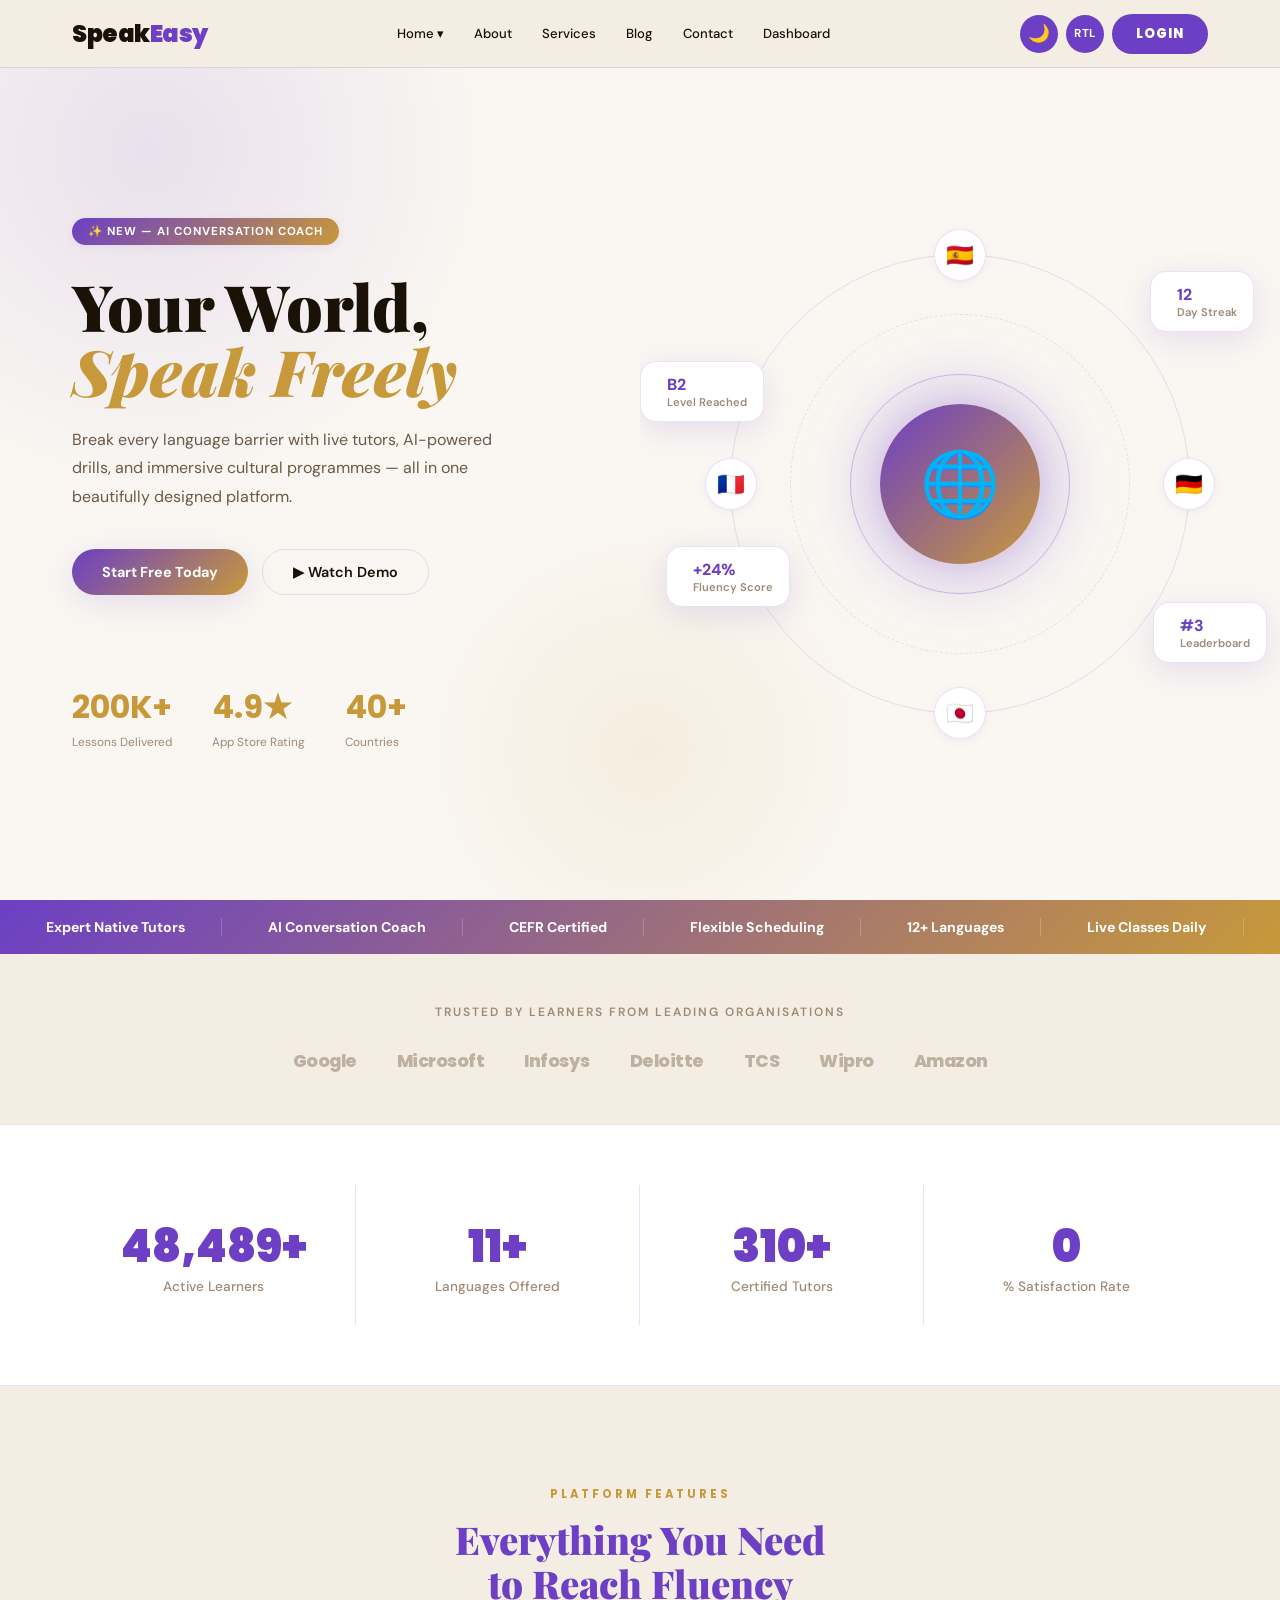
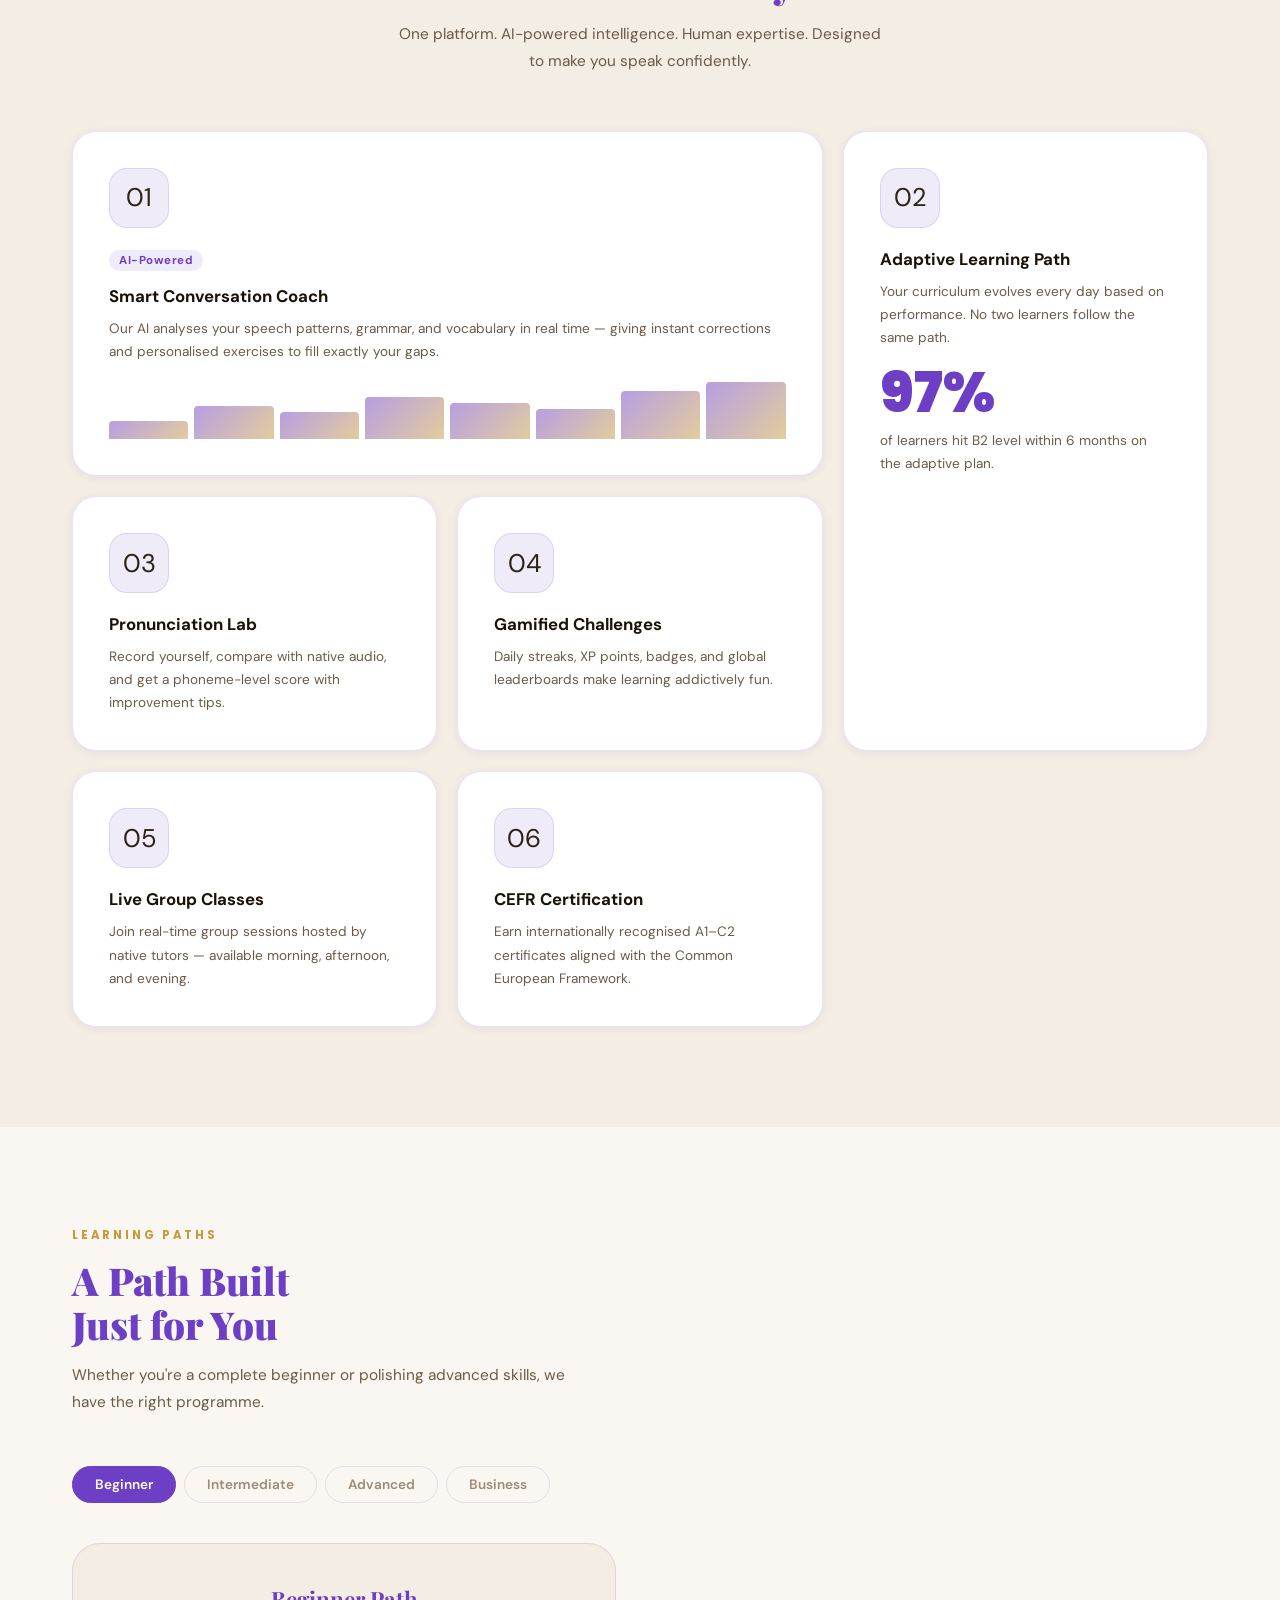
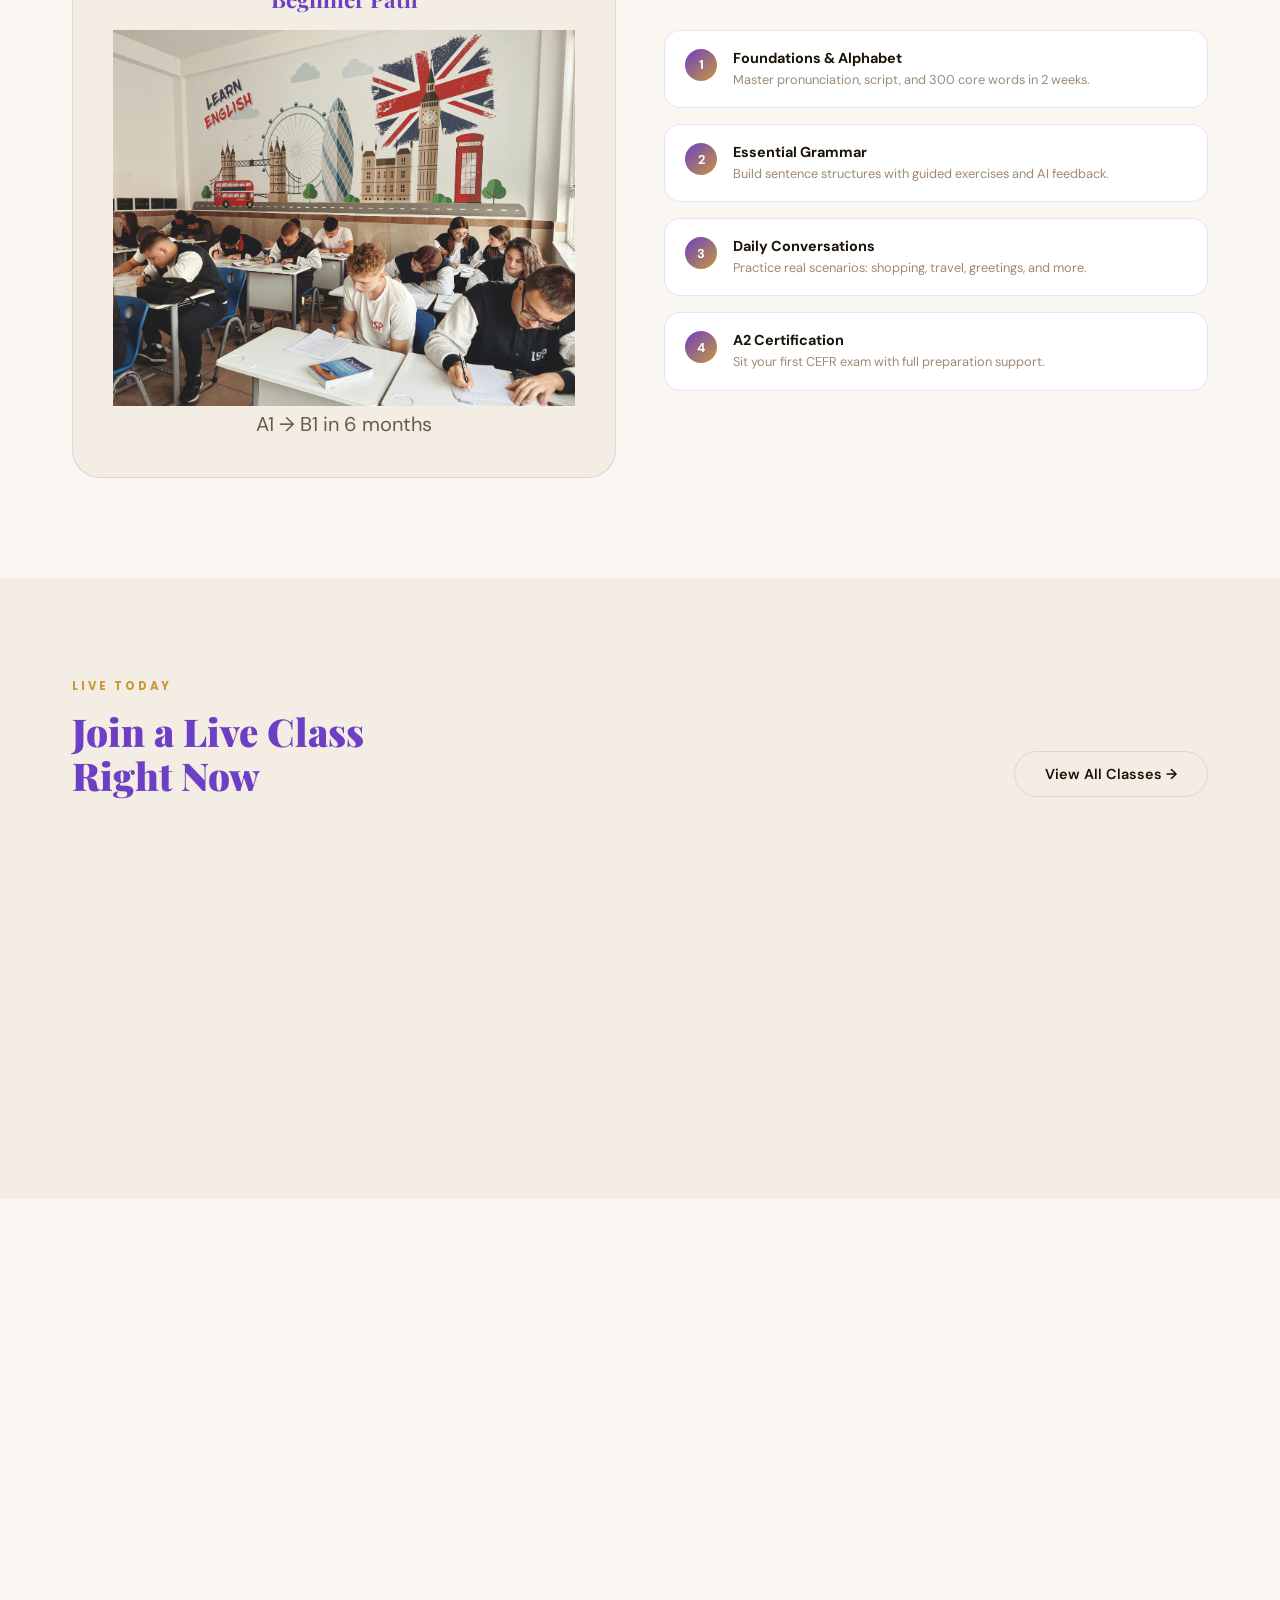
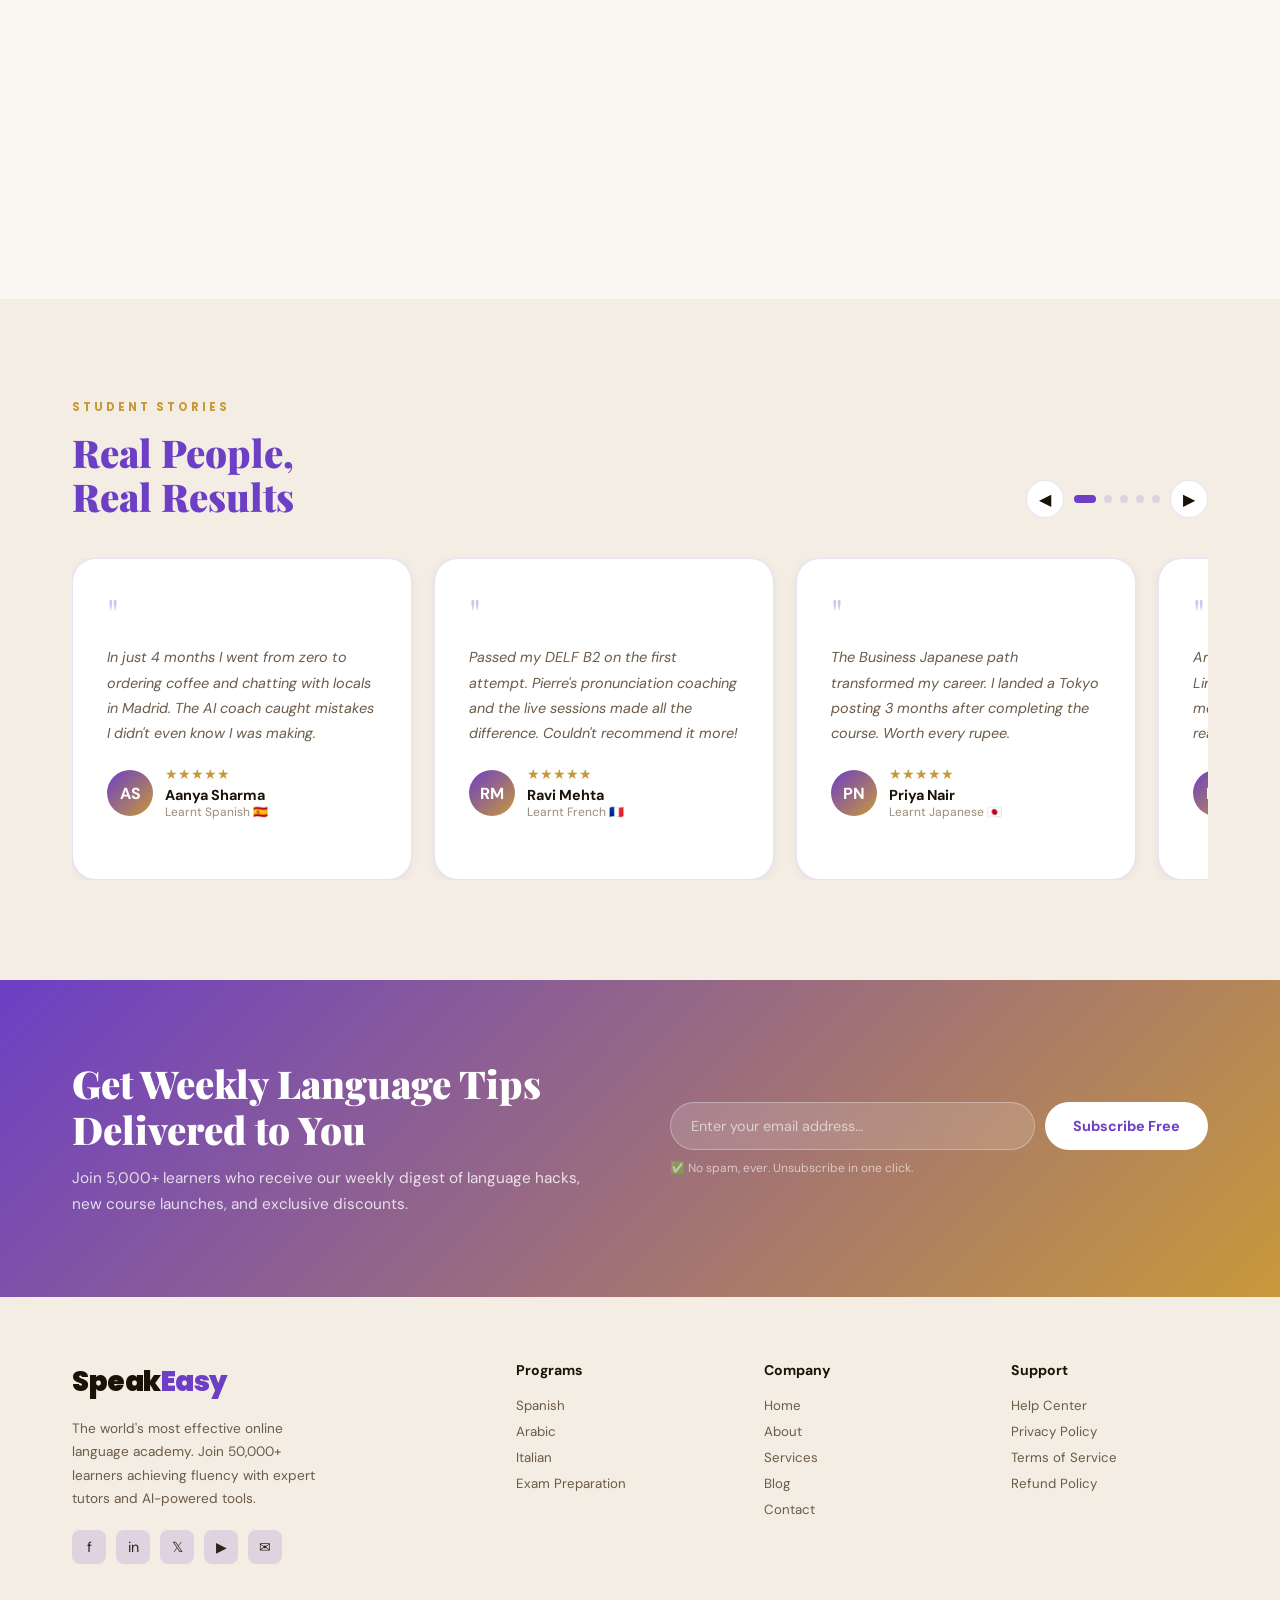
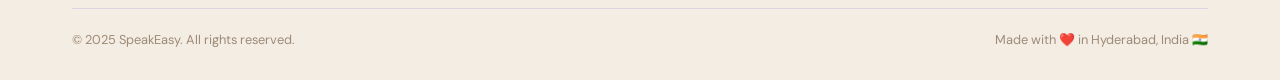
==== commit a8b9303d: "Add files via upload" ====
--- a/index.html
+++ b/index.html
@@ -1,299 +1,299 @@
-<!DOCTYPE html>
-<html lang="en">
-<head>
-<meta charset="UTF-8"/>
-<meta name="viewport" content="width=device-width, initial-scale=1.0"/>
-<title>SpeakEasy | Your World, Every Language</title>
-<link rel="preconnect" href="https://fonts.googleapis.com"/>
-<link href="https://fonts.googleapis.com/css2?family=Playfair+Display:ital,wght@0,700;0,900;1,700&family=Poppins:wght@400;500;600;700;900&family=DM+Sans:wght@400;500;600&display=swap" rel="stylesheet"/>
-<link rel="stylesheet" href="https://cdnjs.cloudflare.com/ajax/libs/font-awesome/6.5.0/css/all.min.css">
-<link rel="stylesheet" href="index.css"/>
-
-
-<link rel="icon" type="image/svg+xml" href="favicon.svg"/>
-<link rel="shortcut icon" href="favicon.svg"/>
-</head>
-<body>
-
-<nav>
-  <a href="index.html" class="logo">Speak<span>Easy</span></a>
-
-  <ul class="nav-links">
-    <li class="dropdown">
-      <a href="index.html">Home ▾</a>
-      <div class="dropdown-menu">
-        <a href="index.html">Home 1</a>
-        <a href="home2.html">Home 2</a>
-      </div>
-    </li>
-    <li><a href="about.html">About</a></li>
-    <li><a href="services.html">Services</a></li>
-    <li><a href="blog.html">Blog</a></li>
-    <li><a href="contact.html">Contact</a></li>
-    <li><a href="admin.html">Dashboard</a></li>
-    <li class="mobile-only-item"><a href="login.html" class="mobile-login-btn">Login</a></li>
-    
-  </ul>
-
-  <div class="nav-icons">
-  <button class="theme-toggle" id="themeToggle" title="Toggle theme">🌙</button>
-  <button class="rtl-toggle" id="rtlToggle" title="Toggle RTL/LTR">RTL</button>
-  <a href="login.html" class="login-btn desktop-icon">LOGIN</a>
-  <div class="hamburger" id="hamburger">
-    <span></span><span></span><span></span>
-  </div>
-</div>
-</nav>
-
-<section id="h2-hero">
-  <div class="h2-left">
-    <div class="h2-badge">✨ New — AI Conversation Coach</div>
-    <h1 class="h2-title">
-      Your World,<br>
-      <span class="word-rotate" id="wordRotate">Every Language</span>
-    </h1>
-    <p class="h2-desc">
-      Break every language barrier with live tutors, AI-powered drills, and immersive cultural programmes — all in one beautifully designed platform.
-    </p>
-    <div class="h2-btns">
-      <button class="btn-primary">Start Free Today</button>
-      <button class="btn-outline">▶ Watch Demo</button>
-    </div>
-    <div class="h2-stats">
-      <div><div class="h2-stat-num">200K+</div><div class="h2-stat-label">Lessons Delivered</div></div>
-      <div><div class="h2-stat-num">4.9★</div><div class="h2-stat-label">App Store Rating</div></div>
-      <div><div class="h2-stat-num">40+</div><div class="h2-stat-label">Countries</div></div>
-    </div>
-  </div>
-  <div class="h2-right">
-    <div class="h2-globe-wrap">
-      <div class="ring ring-1">
-        <div class="ring-node">🇪🇸</div>
-        <div class="ring-node">🇯🇵</div>
-        <div class="ring-node">🇫🇷</div>
-        <div class="ring-node">🇩🇪</div>
-      </div>
-      <div class="ring ring-2"></div>
-      <div class="ring ring-3"></div>
-      <div class="h2-center">🌐</div>
-    </div>
-    <div class="h2-floats">
-      <div class="h2-float"><span class="float-icon"></span><div><div class="float-val">12</div><div class="float-lbl">Day Streak</div></div></div>
-      <div class="h2-float"><span class="float-icon"></span><div><div class="float-val">#3</div><div class="float-lbl">Leaderboard</div></div></div>
-      <div class="h2-float"><span class="float-icon"></span><div><div class="float-val">+24%</div><div class="float-lbl">Fluency Score</div></div></div>
-      <div class="h2-float"><span class="float-icon"></span><div><div class="float-val">B2</div><div class="float-lbl">Level Reached</div></div></div>
-    </div>
-  </div>
-</section>
-
-<div class="marquee-wrap">
-  <div class="marquee-track">
-    <div class="marquee-item"><span></span> Expert Native Tutors</div>
-    <div class="marquee-item"><span></span> AI Conversation Coach</div>
-    <div class="marquee-item"><span></span> CEFR Certified</div>
-    <div class="marquee-item"><span></span> Flexible Scheduling</div>
-    <div class="marquee-item"><span></span> 12+ Languages</div>
-    <div class="marquee-item"><span></span> Live Classes Daily</div>
-    <div class="marquee-item"><span></span> Streak Challenges</div>
-    <div class="marquee-item"><span></span> Global Leaderboard</div>
-    <div class="marquee-item"><span></span> Expert Native Tutors</div>
-    <div class="marquee-item"><span></span> AI Conversation Coach</div>
-    <div class="marquee-item"><span></span> CEFR Certified</div>
-    <div class="marquee-item"><span></span> Flexible Scheduling</div>
-    <div class="marquee-item"><span></span> 12+ Languages</div>
-    <div class="marquee-item"><span></span> Live Classes Daily</div>
-    <div class="marquee-item"><span></span> Streak Challenges</div>
-    <div class="marquee-item"><span></span> Global Leaderboard</div>
-  </div>
-</div>
-
-<div class="partners-section reveal">
-  <div class="partners-label">Trusted by learners from leading organisations</div>
-  <div class="partners-logos">
-    <div class="partner-logo">Google</div>
-    <div class="partner-logo">Microsoft</div>
-    <div class="partner-logo">Infosys</div>
-    <div class="partner-logo">Deloitte</div>
-    <div class="partner-logo">TCS</div>
-    <div class="partner-logo">Wipro</div>
-    <div class="partner-logo">Amazon</div>
-  </div>
-</div>
-
-<div class="stats-band">
-  <div class="stat-block reveal"><div class="sb-icon"></div><div class="sb-num" data-target="50000">0</div><div class="sb-label">Active Learners</div></div>
-  <div class="stat-block reveal"><div class="sb-icon"></div><div class="sb-num" data-target="12">0</div><div class="sb-label">Languages Offered</div></div>
-  <div class="stat-block reveal"><div class="sb-icon"></div><div class="sb-num" data-target="320">0</div><div class="sb-label">Certified Tutors</div></div>
-  <div class="stat-block reveal"><div class="sb-icon"></div><div class="sb-num" data-target="">0</div><div class="sb-label">% Satisfaction Rate</div></div>
-</div>
-
-<section class="section section-alt" id="features">
-  <div style="text-align:center;max-width:560px;margin:0 auto 56px;">
-    <div class="section-label" style="justify-content:center;display:flex;">Platform Features</div>
-    <h2 class="section-title" style="text-align:center;">Everything You Need<br>to Reach Fluency</h2>
-    <p class="section-sub" style="text-align:center;margin:0 auto;">One platform. AI-powered intelligence. Human expertise. Designed to make you speak confidently.</p>
-  </div>
-  <div class="bento-grid">
-    <div class="bento-card wide reveal"><div class="bento-icon">01</div><div class="bento-tag">AI-Powered</div><div class="bento-title">Smart Conversation Coach</div><p class="bento-desc">Our AI analyses your speech patterns, grammar, and vocabulary in real time — giving instant corrections and personalised exercises to fill exactly your gaps.</p><div class="mini-bars"><div class="mini-bar" style="height:30%"></div><div class="mini-bar" style="height:55%"></div><div class="mini-bar" style="height:45%"></div><div class="mini-bar" style="height:70%"></div><div class="mini-bar" style="height:60%"></div><div class="mini-bar" style="height:50%"></div><div class="mini-bar" style="height:80%"></div><div class="mini-bar" style="height:95%"></div></div></div>
-    <div class="bento-card tall reveal"><div class="bento-icon">02</div><div class="bento-title">Adaptive Learning Path</div><p class="bento-desc">Your curriculum evolves every day based on performance. No two learners follow the same path.</p><div class="bento-big-num">97%</div><p class="bento-desc">of learners hit B2 level within 6 months on the adaptive plan.</p></div>
-    <div class="bento-card reveal"><div class="bento-icon">03</div><div class="bento-title">Pronunciation Lab</div><p class="bento-desc">Record yourself, compare with native audio, and get a phoneme-level score with improvement tips.</p></div>
-    <div class="bento-card reveal"><div class="bento-icon">04</div><div class="bento-title">Gamified Challenges</div><p class="bento-desc">Daily streaks, XP points, badges, and global leaderboards make learning addictively fun.</p></div>
-    <div class="bento-card reveal"><div class="bento-icon">05</div><div class="bento-title">Live Group Classes</div><p class="bento-desc">Join real-time group sessions hosted by native tutors — available morning, afternoon, and evening.</p></div>
-    <div class="bento-card reveal"><div class="bento-icon">06</div><div class="bento-title">CEFR Certification</div><p class="bento-desc">Earn internationally recognised A1–C2 certificates aligned with the Common European Framework.</p></div>
-  </div>
-</section>
-
-<section class="section" id="paths">
-  <div class="section-label">Learning Paths</div>
-  <h2 class="section-title">A Path Built<br>Just for You</h2>
-  <p class="section-sub">Whether you're a complete beginner or polishing advanced skills, we have the right programme.</p>
-  <div class="paths-tabs reveal">
-    <button class="path-tab active" onclick="switchTab(this,'tab-beginner')"> Beginner</button>
-    <button class="path-tab" onclick="switchTab(this,'tab-intermediate')"> Intermediate</button>
-    <button class="path-tab" onclick="switchTab(this,'tab-advanced')"> Advanced</button>
-    <button class="path-tab" onclick="switchTab(this,'tab-business')"> Business</button>
-  </div>
-  <div class="paths-panel active reveal" id="tab-beginner">
-    <div class="path-visual"><div class="path-visual-inner"><div class="path-visual-label">Beginner Path</div><img src="img-1.jpg" alt="Beginner Path" style="width:100%;border-radius:0px;margin-top:16px;" /><p style="font-size:1.25rem;color:var(--text-light);margin-top:0px;">A1 → B1 in 6 months</p></div></div>
-    <ul class="path-steps">
-      <li class="path-step"><div class="ps-num">1</div><div class="ps-info"><h5>Foundations & Alphabet</h5><p>Master pronunciation, script, and 300 core words in 2 weeks.</p></div></li>
-      <li class="path-step"><div class="ps-num">2</div><div class="ps-info"><h5>Essential Grammar</h5><p>Build sentence structures with guided exercises and AI feedback.</p></div></li>
-      <li class="path-step"><div class="ps-num">3</div><div class="ps-info"><h5>Daily Conversations</h5><p>Practice real scenarios: shopping, travel, greetings, and more.</p></div></li>
-      <li class="path-step"><div class="ps-num">4</div><div class="ps-info"><h5>A2 Certification</h5><p>Sit your first CEFR exam with full preparation support.</p></div></li>
-    </ul>
-  </div>
-  <div class="paths-panel" id="tab-intermediate">
-    <div class="path-visual"><div class="path-visual-inner"><div class="path-visual-label">Intermediate Path</div><img src="img-4.jpg" alt="Intermediate Path" style="width:100%;margin-top:16px;" /><p style="font-size:1.25rem;color:var(--text-light);margin-top:0px;">B1 → B2 in 5 months</p></div></div>
-    <ul class="path-steps">
-      <li class="path-step"><div class="ps-num">1</div><div class="ps-info"><h5>Complex Grammar Structures</h5><p>Subjunctive, conditionals, and advanced verb forms.</p></div></li>
-      <li class="path-step"><div class="ps-num">2</div><div class="ps-info"><h5>Reading & Writing Fluency</h5><p>Analyse authentic texts and write structured essays.</p></div></li>
-      <li class="path-step"><div class="ps-num">3</div><div class="ps-info"><h5>Live Debate Sessions</h5><p>Argue topics in your target language with native speakers.</p></div></li>
-      <li class="path-step"><div class="ps-num">4</div><div class="ps-info"><h5>B2 Exam Preparation</h5><p>Full mock exams, timed drills, and tutor-led review sessions.</p></div></li>
-    </ul>
-  </div>
-  <div class="paths-panel" id="tab-advanced">
-    <div class="path-visual"><div class="path-visual-inner"><div class="path-visual-label">Advanced Path</div><img src="img-3.jpg" alt="Advanced Path" style="width:100%;border-radius:0px;margin-top:16px;" /><p style="font-size:1.25rem;color:var(--text-light);margin-top:0px;">C1 → C2 Mastery</p></div></div>
-    <ul class="path-steps">
-      <li class="path-step"><div class="ps-num">1</div><div class="ps-info"><h5>Idiomatic & Colloquial Usage</h5><p>Sound truly native with regional expressions and slang.</p></div></li>
-      <li class="path-step"><div class="ps-num">2</div><div class="ps-info"><h5>Academic Writing</h5><p>Write research papers, formal letters, and long-form essays.</p></div></li>
-      <li class="path-step"><div class="ps-num">3</div><div class="ps-info"><h5>Literature & Media</h5><p>Study authentic films, novels, and journalism in target language.</p></div></li>
-      <li class="path-step"><div class="ps-num">4</div><div class="ps-info"><h5>C2 Certification</h5><p>Achieve full mastery — the highest level of language proficiency.</p></div></li>
-    </ul>
-  </div>
-  <div class="paths-panel" id="tab-business">
-    <div class="path-visual"><div class="path-visual-inner"><div class="path-visual-label">Business Path</div><img src="img-2.jpg" alt="Business Path" style="width:100%;border-radius:0px;margin-top:16px;" /><p style="font-size:1.25rem;color:var(--text-light);margin-top:0px;">Professional fluency in 12 weeks</p></div></div>
-    <ul class="path-steps">
-      <li class="path-step"><div class="ps-num">1</div><div class="ps-info"><h5>Corporate Vocabulary</h5><p>Industry-specific terminology for finance, tech, legal, and HR.</p></div></li>
-      <li class="path-step"><div class="ps-num">2</div><div class="ps-info"><h5>Meetings & Presentations</h5><p>Lead meetings, deliver pitches, and handle negotiations fluently.</p></div></li>
-      <li class="path-step"><div class="ps-num">3</div><div class="ps-info"><h5>Business Writing</h5><p>Emails, reports, proposals — written professionally in any language.</p></div></li>
-      <li class="path-step"><div class="ps-num">4</div><div class="ps-info"><h5>Business Language Certificate</h5><p>Receive a verified certificate for your professional portfolio.</p></div></li>
-    </ul>
-  </div>
-</section>
-
-<section class="section section-alt" id="live">
-  <div style="display:flex;justify-content:space-between;align-items:flex-end;margin-bottom:40px;flex-wrap:wrap;gap:16px;">
-    <div><div class="section-label">Live Today</div><h2 class="section-title" style="margin-bottom:0;">Join a Live Class<br>Right Now</h2></div>
-    <button class="btn-outline">View All Classes →</button>
-  </div>
-  <div class="live-grid">
-    <div class="live-card reveal"><div class="live-banner" style="background:linear-gradient(135deg,#6c3fc5,#993a)"><img src="spanish.jpg" alt="Live Class" style="width:100%;height:250px;object-fit:cover;border-radius:0px 0 0;"/><span class="live-label"><span class="live-dot"></span>LIVE</span><span class="live-time">⏱ 45 min left</span></div><div class="live-body"><div class="live-topic">Spanish Daily Conversation — Intermediate</div><div class="live-tutor"> María González · attending</div><div class="live-meta"><span class="live-spots"> 4 spots left</span><button class="live-join">Join Now</button></div></div></div>
-    <div class="live-card reveal"><div class="live-banner" style="background:linear-gradient(135deg,#1a6faa,#4ecdc4)"><img src="french.jpg" alt="Live Class" style="width:100%;height:250px;object-fit:cover;border-radius:0px 0 0;"/><span class="live-label"><span class="live-dot"></span>LIVE</span><span class="live-flag">🇫🇷</span><span class="live-time">⏱ 22 min left</span></div><div class="live-body"><div class="live-topic">French Pronunciation Masterclass</div><div class="live-tutor"> Pierre Laurent · 24 attending</div><div class="live-meta"><span class="live-spots"> Open seats</span><button class="live-join">Join Now</button></div></div></div>
-    <div class="live-card reveal"><div class="live-banner" style="background:linear-gradient(135deg,#c0392b,#e74c3c)"><img src="img-3.jpg" alt="Live Class" style="width:100%;height:250px;object-fit:cover;border-radius:0px 0 0;"/><span class="live-label" style="background:#f59e0b;"> SOON</span><span class="live-flag">🇯🇵</span><span class="live-time">🕔 Starts in min</span></div><div class="live-body"><div class="live-topic">Japanese Business Vocabulary — Advanced</div><div class="live-tutor"> Yuki Tanaka · 12 registered</div><div class="live-meta"><span class="live-spots">Reserve a seat</span><button class="live-join">Reserve</button></div></div></div>
-  </div>
-</section>
-
-<div class="app-section" id="app">
-  <div class="app-left reveal-left">
-    <div class="section-label">Mobile App</div>
-    <h2 class="section-title">Learn On the Go —<br>Anytime, Anywhere</h2>
-    <p class="section-sub" style="margin-bottom:0;">The LinguaVerse app puts your entire classroom in your pocket. 5-minute lessons. Offline mode. Real-time feedback.</p>
-    <ul class="app-features">
-      <li><span class="af-icon"></span> Smart daily reminders to keep your streak alive</li>
-      <li><span class="af-icon"></span> Full offline mode — learn even without internet</li>
-      <li><span class="af-icon"></span> Voice recognition for pronunciation scoring</li>
-      <li><span class="af-icon"></span> Sync progress across all your devices instantly</li>
-    </ul>
-    <div class="app-btns">
-      <div class="app-btn"><span class="app-btn-icon">🍎</span><div class="app-btn-text"><small>Download on the</small><strong>App Store</strong></div></div>
-      <div class="app-btn"><span class="app-btn-icon">▶</span><div class="app-btn-text"><small>Get it on</small><strong>Google Play</strong></div></div>
-    </div>
-  </div>
-  <div class="app-right reveal-right">
-    <div class="phone-mockup">
-      <div class="phone-notch"></div>
-      <div class="phone-screen">
-        <div class="phone-header">🎓 Daily Lesson · Spanish</div>
-        <div class="phone-lesson">
-          <div class="phone-word">Buenas noches</div>
-          <div class="phone-trans">Good evening</div>
-          <div class="phone-progress"><div class="phone-progress-fill"></div></div>
-          <div class="phone-opts">
-            <div class="phone-opt correct">✅ Good evening</div>
-            <div class="phone-opt">Good morning</div>
-            <div class="phone-opt">Good afternoon</div>
-          </div>
-        </div>
-      </div>
-    </div>
-    <div class="phone-badge"><span class="pb-icon">🔥</span><span>12-day streak!</span></div>
-    <div class="phone-badge"><span class="pb-icon">⭐</span><span>+50 XP earned</span></div>
-  </div>
-</div>
-
-<section class="section section-alt" id="reviews">
-  <div style="display:flex;justify-content:space-between;align-items:flex-end;margin-bottom:40px;flex-wrap:wrap;gap:16px;">
-    <div><div class="section-label">Student Stories</div><h2 class="section-title" style="margin-bottom:0;">Real People,<br>Real Results</h2></div>
-    <div class="testi2-nav"><button class="t2-btn" id="prevBtn">◀</button><div class="t2-dots" id="t2Dots"></div><button class="t2-btn" id="nextBtn">▶</button></div>
-  </div>
-  <div class="testi2-wrap">
-    <div class="testi2-track" id="testi2Track">
-      <div class="testi2-card"><div class="testi2-quote">"</div><p class="testi2-text">In just 4 months I went from zero to ordering coffee and chatting with locals in Madrid. The AI coach caught mistakes I didn't even know I was making.</p><div class="testi2-author"><div class="t2-av">AS</div><div><div class="t2-stars">★★★★★</div><div class="t2-name">Aanya Sharma</div><div class="t2-lang">Learnt Spanish 🇪🇸</div></div></div></div>
-      <div class="testi2-card"><div class="testi2-quote">"</div><p class="testi2-text">Passed my DELF B2 on the first attempt. Pierre's pronunciation coaching and the live sessions made all the difference. Couldn't recommend it more!</p><div class="testi2-author"><div class="t2-av">RM</div><div><div class="t2-stars">★★★★★</div><div class="t2-name">Ravi Mehta</div><div class="t2-lang">Learnt French 🇫🇷</div></div></div></div>
-      <div class="testi2-card"><div class="testi2-quote">"</div><p class="testi2-text">The Business Japanese path transformed my career. I landed a Tokyo posting 3 months after completing the course. Worth every rupee.</p><div class="testi2-author"><div class="t2-av">PN</div><div><div class="t2-stars">★★★★★</div><div class="t2-name">Priya Nair</div><div class="t2-lang">Learnt Japanese 🇯🇵</div></div></div></div>
-      <div class="testi2-card"><div class="testi2-quote">"</div><p class="testi2-text">Arabic felt impossible until I found LinguaVerse. The gamified streaks kept me coming back every day. Now I can read, write, and hold conversations.</p><div class="testi2-author"><div class="t2-av">KA</div><div><div class="t2-stars">★★★★★</div><div class="t2-name">Karan Arora</div><div class="t2-lang">Learnt Arabic 🇸🇦</div></div></div></div>
-      <div class="testi2-card"><div class="testi2-quote">"</div><p class="testi2-text">German grammar was always a nightmare for me. The adaptive path focused exactly on my weak points and I improved faster than any classroom ever managed.</p><div class="testi2-author"><div class="t2-av">SJ</div><div><div class="t2-stars">★★★★★</div><div class="t2-name">Sneha Joshi</div><div class="t2-lang">Learnt German 🇩🇪</div></div></div></div>
-    </div>
-  </div>
-</section>
-
-<div class="newsletter-section" id="newsletter">
-  <div class="nl-left reveal-left">
-    <h2>Get Weekly Language Tips<br>Delivered to You</h2>
-    <p>Join 5,000+ learners who receive our weekly digest of language hacks, new course launches, and exclusive discounts.</p>
-  </div>
-  <div class="reveal-right">
-    <div class="nl-form">
-      <input class="nl-input" type="email" placeholder="Enter your email address…"/>
-      <button class="nl-btn">Subscribe Free</button>
-    </div>
-    <p class="nl-note">✅ No spam, ever. Unsubscribe in one click.</p>
-  </div>
-</div>
-
-<footer>
-  <div class="footer-grid">
-    <div class="footer-brand">
-      <a href="index.html" class="logo">Speak<span>Easy</span></a>
-      <p class="footer-desc">The world's most effective online language academy. Join 50,000+ learners achieving fluency with expert tutors and AI-powered tools.</p>
-      <div class="social-links" style="margin-top:20px;">
-        <a class="social-btn" href="#">f</a>
-        <a class="social-btn" href="#">in</a>
-        <a class="social-btn" href="#">𝕏</a>
-        <a class="social-btn" href="#">▶</a>
-        <a class="social-btn" href="#">✉</a>
-      </div>
-    </div>
-    <div class="footer-col"><h5>Programs</h5><a href="section-details.html">Spanish</a><a href="section-details1.html">Arabic</a><a href="section-details2.html">Italian</a><a href="section-details3.html">Exam Preparation</a></div>
-    <div class="footer-col"><h5>Company</h5><a href="index.html">Home</a><a href="about.html">About</a><a href="services.html">Services</a><a href="blog.html">Blog</a><a href="contact.html">Contact</a></div>
-    <div class="footer-col"><h5>Support</h5><a href="#">Help Center</a><a href="#">Privacy Policy</a><a href="#">Terms of Service</a><a href="#">Refund Policy</a></div>
-  </div>
-  <div class="footer-bottom">
-    <span>© 2025 SpeakEasy. All rights reserved.</span>
-    <span>Made with ❤️ in Hyderabad, India 🇮🇳</span>
-  </div>
-</footer>
-
-<script src="index.js"></script>
-</body>
+<!DOCTYPE html>
+<html lang="en">
+<head>
+<meta charset="UTF-8"/>
+<meta name="viewport" content="width=device-width, initial-scale=1.0"/>
+<title>SpeakEasy | Your World, Every Language</title>
+<link rel="preconnect" href="https://fonts.googleapis.com"/>
+<link href="https://fonts.googleapis.com/css2?family=Playfair+Display:ital,wght@0,700;0,900;1,700&family=Poppins:wght@400;500;600;700;900&family=DM+Sans:wght@400;500;600&display=swap" rel="stylesheet"/>
+<link rel="stylesheet" href="https://cdnjs.cloudflare.com/ajax/libs/font-awesome/6.5.0/css/all.min.css">
+<link rel="stylesheet" href="index.css"/>
+
+
+<link rel="icon" type="image/svg+xml" href="favicon.svg"/>
+<link rel="shortcut icon" href="favicon.svg"/>
+</head>
+<body>
+
+<nav>
+  <a href="index.html" class="logo">Speak<span>Easy</span></a>
+
+  <ul class="nav-links">
+    <li class="dropdown">
+      <a href="index.html">Home ▾</a>
+      <div class="dropdown-menu">
+        <a href="index.html">Home 1</a>
+        <a href="home2.html">Home 2</a>
+      </div>
+    </li>
+    <li><a href="about.html">About</a></li>
+    <li><a href="services.html">Services</a></li>
+    <li><a href="blog.html">Blog</a></li>
+    <li><a href="contact.html">Contact</a></li>
+    <li><a href="admin.html">Dashboard</a></li>
+    <li class="mobile-only-item"><a href="login.html" class="mobile-login-btn">Login</a></li>
+    
+  </ul>
+
+  <div class="nav-icons">
+  <button class="theme-toggle" id="themeToggle" title="Toggle theme">🌙</button>
+  <button class="rtl-toggle" id="rtlToggle" title="Toggle RTL/LTR">RTL</button>
+  <a href="login.html" class="login-btn desktop-icon">LOGIN</a>
+  <div class="hamburger" id="hamburger">
+    <span></span><span></span><span></span>
+  </div>
+</div>
+</nav>
+
+<section id="h2-hero">
+  <div class="h2-left">
+    <div class="h2-badge">✨ New — AI Conversation Coach</div>
+    <h1 class="h2-title">
+      Your World,<br>
+      <span class="word-rotate" id="wordRotate">Every Language</span>
+    </h1>
+    <p class="h2-desc">
+      Break every language barrier with live tutors, AI-powered drills, and immersive cultural programmes — all in one beautifully designed platform.
+    </p>
+    <div class="h2-btns">
+      <button class="btn-primary">Start Free Today</button>
+      <button class="btn-outline">▶ Watch Demo</button>
+    </div>
+    <div class="h2-stats">
+      <div><div class="h2-stat-num">200K+</div><div class="h2-stat-label">Lessons Delivered</div></div>
+      <div><div class="h2-stat-num">4.9★</div><div class="h2-stat-label">App Store Rating</div></div>
+      <div><div class="h2-stat-num">40+</div><div class="h2-stat-label">Countries</div></div>
+    </div>
+  </div>
+  <div class="h2-right">
+    <div class="h2-globe-wrap">
+      <div class="ring ring-1">
+        <div class="ring-node">🇪🇸</div>
+        <div class="ring-node">🇯🇵</div>
+        <div class="ring-node">🇫🇷</div>
+        <div class="ring-node">🇩🇪</div>
+      </div>
+      <div class="ring ring-2"></div>
+      <div class="ring ring-3"></div>
+      <div class="h2-center">🌐</div>
+    </div>
+    <div class="h2-floats">
+      <div class="h2-float"><span class="float-icon"></span><div><div class="float-val">12</div><div class="float-lbl">Day Streak</div></div></div>
+      <div class="h2-float"><span class="float-icon"></span><div><div class="float-val">#3</div><div class="float-lbl">Leaderboard</div></div></div>
+      <div class="h2-float"><span class="float-icon"></span><div><div class="float-val">+24%</div><div class="float-lbl">Fluency Score</div></div></div>
+      <div class="h2-float"><span class="float-icon"></span><div><div class="float-val">B2</div><div class="float-lbl">Level Reached</div></div></div>
+    </div>
+  </div>
+</section>
+
+<div class="marquee-wrap">
+  <div class="marquee-track">
+    <div class="marquee-item"><span></span> Expert Native Tutors</div>
+    <div class="marquee-item"><span></span> AI Conversation Coach</div>
+    <div class="marquee-item"><span></span> CEFR Certified</div>
+    <div class="marquee-item"><span></span> Flexible Scheduling</div>
+    <div class="marquee-item"><span></span> 12+ Languages</div>
+    <div class="marquee-item"><span></span> Live Classes Daily</div>
+    <div class="marquee-item"><span></span> Streak Challenges</div>
+    <div class="marquee-item"><span></span> Global Leaderboard</div>
+    <div class="marquee-item"><span></span> Expert Native Tutors</div>
+    <div class="marquee-item"><span></span> AI Conversation Coach</div>
+    <div class="marquee-item"><span></span> CEFR Certified</div>
+    <div class="marquee-item"><span></span> Flexible Scheduling</div>
+    <div class="marquee-item"><span></span> 12+ Languages</div>
+    <div class="marquee-item"><span></span> Live Classes Daily</div>
+    <div class="marquee-item"><span></span> Streak Challenges</div>
+    <div class="marquee-item"><span></span> Global Leaderboard</div>
+  </div>
+</div>
+
+<div class="partners-section reveal">
+  <div class="partners-label">Trusted by learners from leading organisations</div>
+  <div class="partners-logos">
+    <div class="partner-logo">Google</div>
+    <div class="partner-logo">Microsoft</div>
+    <div class="partner-logo">Infosys</div>
+    <div class="partner-logo">Deloitte</div>
+    <div class="partner-logo">TCS</div>
+    <div class="partner-logo">Wipro</div>
+    <div class="partner-logo">Amazon</div>
+  </div>
+</div>
+
+<div class="stats-band">
+  <div class="stat-block reveal"><div class="sb-icon"></div><div class="sb-num" data-target="50000">0</div><div class="sb-label">Active Learners</div></div>
+  <div class="stat-block reveal"><div class="sb-icon"></div><div class="sb-num" data-target="12">0</div><div class="sb-label">Languages Offered</div></div>
+  <div class="stat-block reveal"><div class="sb-icon"></div><div class="sb-num" data-target="320">0</div><div class="sb-label">Certified Tutors</div></div>
+  <div class="stat-block reveal"><div class="sb-icon"></div><div class="sb-num" data-target="">0</div><div class="sb-label">% Satisfaction Rate</div></div>
+</div>
+
+<section class="section section-alt" id="features">
+  <div style="text-align:center;max-width:560px;margin:0 auto 56px;">
+    <div class="section-label" style="justify-content:center;display:flex;">Platform Features</div>
+    <h2 class="section-title" style="text-align:center;">Everything You Need<br>to Reach Fluency</h2>
+    <p class="section-sub" style="text-align:center;margin:0 auto;">One platform. AI-powered intelligence. Human expertise. Designed to make you speak confidently.</p>
+  </div>
+  <div class="bento-grid">
+    <div class="bento-card wide reveal"><div class="bento-icon">01</div><div class="bento-tag">AI-Powered</div><div class="bento-title">Smart Conversation Coach</div><p class="bento-desc">Our AI analyses your speech patterns, grammar, and vocabulary in real time — giving instant corrections and personalised exercises to fill exactly your gaps.</p><div class="mini-bars"><div class="mini-bar" style="height:30%"></div><div class="mini-bar" style="height:55%"></div><div class="mini-bar" style="height:45%"></div><div class="mini-bar" style="height:70%"></div><div class="mini-bar" style="height:60%"></div><div class="mini-bar" style="height:50%"></div><div class="mini-bar" style="height:80%"></div><div class="mini-bar" style="height:95%"></div></div></div>
+    <div class="bento-card tall reveal"><div class="bento-icon">02</div><div class="bento-title">Adaptive Learning Path</div><p class="bento-desc">Your curriculum evolves every day based on performance. No two learners follow the same path.</p><div class="bento-big-num">97%</div><p class="bento-desc">of learners hit B2 level within 6 months on the adaptive plan.</p></div>
+    <div class="bento-card reveal"><div class="bento-icon">03</div><div class="bento-title">Pronunciation Lab</div><p class="bento-desc">Record yourself, compare with native audio, and get a phoneme-level score with improvement tips.</p></div>
+    <div class="bento-card reveal"><div class="bento-icon">04</div><div class="bento-title">Gamified Challenges</div><p class="bento-desc">Daily streaks, XP points, badges, and global leaderboards make learning addictively fun.</p></div>
+    <div class="bento-card reveal"><div class="bento-icon">05</div><div class="bento-title">Live Group Classes</div><p class="bento-desc">Join real-time group sessions hosted by native tutors — available morning, afternoon, and evening.</p></div>
+    <div class="bento-card reveal"><div class="bento-icon">06</div><div class="bento-title">CEFR Certification</div><p class="bento-desc">Earn internationally recognised A1–C2 certificates aligned with the Common European Framework.</p></div>
+  </div>
+</section>
+
+<section class="section" id="paths">
+  <div class="section-label">Learning Paths</div>
+  <h2 class="section-title">A Path Built<br>Just for You</h2>
+  <p class="section-sub">Whether you're a complete beginner or polishing advanced skills, we have the right programme.</p>
+  <div class="paths-tabs reveal">
+    <button class="path-tab active" onclick="switchTab(this,'tab-beginner')"> Beginner</button>
+    <button class="path-tab" onclick="switchTab(this,'tab-intermediate')"> Intermediate</button>
+    <button class="path-tab" onclick="switchTab(this,'tab-advanced')"> Advanced</button>
+    <button class="path-tab" onclick="switchTab(this,'tab-business')"> Business</button>
+  </div>
+  <div class="paths-panel active reveal" id="tab-beginner">
+    <div class="path-visual"><div class="path-visual-inner"><div class="path-visual-label">Beginner Path</div><img src="img-1.jpg" alt="Beginner Path" style="width:100%;border-radius:0px;margin-top:16px;" /><p style="font-size:1.25rem;color:var(--text-light);margin-top:0px;">A1 → B1 in 6 months</p></div></div>
+    <ul class="path-steps">
+      <li class="path-step"><div class="ps-num">1</div><div class="ps-info"><h5>Foundations & Alphabet</h5><p>Master pronunciation, script, and 300 core words in 2 weeks.</p></div></li>
+      <li class="path-step"><div class="ps-num">2</div><div class="ps-info"><h5>Essential Grammar</h5><p>Build sentence structures with guided exercises and AI feedback.</p></div></li>
+      <li class="path-step"><div class="ps-num">3</div><div class="ps-info"><h5>Daily Conversations</h5><p>Practice real scenarios: shopping, travel, greetings, and more.</p></div></li>
+      <li class="path-step"><div class="ps-num">4</div><div class="ps-info"><h5>A2 Certification</h5><p>Sit your first CEFR exam with full preparation support.</p></div></li>
+    </ul>
+  </div>
+  <div class="paths-panel" id="tab-intermediate">
+    <div class="path-visual"><div class="path-visual-inner"><div class="path-visual-label">Intermediate Path</div><img src="img-4.jpg" alt="Intermediate Path" style="width:100%;margin-top:16px;" /><p style="font-size:1.25rem;color:var(--text-light);margin-top:0px;">B1 → B2 in 5 months</p></div></div>
+    <ul class="path-steps">
+      <li class="path-step"><div class="ps-num">1</div><div class="ps-info"><h5>Complex Grammar Structures</h5><p>Subjunctive, conditionals, and advanced verb forms.</p></div></li>
+      <li class="path-step"><div class="ps-num">2</div><div class="ps-info"><h5>Reading & Writing Fluency</h5><p>Analyse authentic texts and write structured essays.</p></div></li>
+      <li class="path-step"><div class="ps-num">3</div><div class="ps-info"><h5>Live Debate Sessions</h5><p>Argue topics in your target language with native speakers.</p></div></li>
+      <li class="path-step"><div class="ps-num">4</div><div class="ps-info"><h5>B2 Exam Preparation</h5><p>Full mock exams, timed drills, and tutor-led review sessions.</p></div></li>
+    </ul>
+  </div>
+  <div class="paths-panel" id="tab-advanced">
+    <div class="path-visual"><div class="path-visual-inner"><div class="path-visual-label">Advanced Path</div><img src="img-3.jpg" alt="Advanced Path" style="width:100%;border-radius:0px;margin-top:16px;" /><p style="font-size:1.25rem;color:var(--text-light);margin-top:0px;">C1 → C2 Mastery</p></div></div>
+    <ul class="path-steps">
+      <li class="path-step"><div class="ps-num">1</div><div class="ps-info"><h5>Idiomatic & Colloquial Usage</h5><p>Sound truly native with regional expressions and slang.</p></div></li>
+      <li class="path-step"><div class="ps-num">2</div><div class="ps-info"><h5>Academic Writing</h5><p>Write research papers, formal letters, and long-form essays.</p></div></li>
+      <li class="path-step"><div class="ps-num">3</div><div class="ps-info"><h5>Literature & Media</h5><p>Study authentic films, novels, and journalism in target language.</p></div></li>
+      <li class="path-step"><div class="ps-num">4</div><div class="ps-info"><h5>C2 Certification</h5><p>Achieve full mastery — the highest level of language proficiency.</p></div></li>
+    </ul>
+  </div>
+  <div class="paths-panel" id="tab-business">
+    <div class="path-visual"><div class="path-visual-inner"><div class="path-visual-label">Business Path</div><img src="img-2.jpg" alt="Business Path" style="width:100%;border-radius:0px;margin-top:16px;" /><p style="font-size:1.25rem;color:var(--text-light);margin-top:0px;">Professional fluency in 12 weeks</p></div></div>
+    <ul class="path-steps">
+      <li class="path-step"><div class="ps-num">1</div><div class="ps-info"><h5>Corporate Vocabulary</h5><p>Industry-specific terminology for finance, tech, legal, and HR.</p></div></li>
+      <li class="path-step"><div class="ps-num">2</div><div class="ps-info"><h5>Meetings & Presentations</h5><p>Lead meetings, deliver pitches, and handle negotiations fluently.</p></div></li>
+      <li class="path-step"><div class="ps-num">3</div><div class="ps-info"><h5>Business Writing</h5><p>Emails, reports, proposals — written professionally in any language.</p></div></li>
+      <li class="path-step"><div class="ps-num">4</div><div class="ps-info"><h5>Business Language Certificate</h5><p>Receive a verified certificate for your professional portfolio.</p></div></li>
+    </ul>
+  </div>
+</section>
+
+<section class="section section-alt" id="live">
+  <div style="display:flex;justify-content:space-between;align-items:flex-end;margin-bottom:40px;flex-wrap:wrap;gap:16px;">
+    <div><div class="section-label">Live Today</div><h2 class="section-title" style="margin-bottom:0;">Join a Live Class<br>Right Now</h2></div>
+    <button class="btn-outline">View All Classes →</button>
+  </div>
+  <div class="live-grid">
+    <div class="live-card reveal"><div class="live-banner" style="background:linear-gradient(135deg,#6c3fc5,#993a)"><img src="spanish.jpg" alt="Live Class" style="width:100%;height:250px;object-fit:cover;border-radius:0px 0 0;"/><span class="live-label"><span class="live-dot"></span>LIVE</span><span class="live-time">⏱ 45 min left</span></div><div class="live-body"><div class="live-topic">Spanish Daily Conversation — Intermediate</div><div class="live-tutor"> María González · attending</div><div class="live-meta"><span class="live-spots"> 4 spots left</span><button class="live-join">Join Now</button></div></div></div>
+    <div class="live-card reveal"><div class="live-banner" style="background:linear-gradient(135deg,#1a6faa,#4ecdc4)"><img src="french.jpg" alt="Live Class" style="width:100%;height:250px;object-fit:cover;border-radius:0px 0 0;"/><span class="live-label"><span class="live-dot"></span>LIVE</span><span class="live-flag">🇫🇷</span><span class="live-time">⏱ 22 min left</span></div><div class="live-body"><div class="live-topic">French Pronunciation Masterclass</div><div class="live-tutor"> Pierre Laurent · 24 attending</div><div class="live-meta"><span class="live-spots"> Open seats</span><button class="live-join">Join Now</button></div></div></div>
+    <div class="live-card reveal"><div class="live-banner" style="background:linear-gradient(135deg,#c0392b,#e74c3c)"><img src="img-3.jpg" alt="Live Class" style="width:100%;height:250px;object-fit:cover;border-radius:0px 0 0;"/><span class="live-label" style="background:#f59e0b;"> SOON</span><span class="live-flag">🇯🇵</span><span class="live-time">🕔 Starts in min</span></div><div class="live-body"><div class="live-topic">Japanese Business Vocabulary — Advanced</div><div class="live-tutor"> Yuki Tanaka · 12 registered</div><div class="live-meta"><span class="live-spots">Reserve a seat</span><button class="live-join">Reserve</button></div></div></div>
+  </div>
+</section>
+
+<div class="app-section" id="app">
+  <div class="app-left reveal-left">
+    <div class="section-label">Mobile App</div>
+    <h2 class="section-title">Learn On the Go —<br>Anytime, Anywhere</h2>
+    <p class="section-sub" style="margin-bottom:0;">The LinguaVerse app puts your entire classroom in your pocket. 5-minute lessons. Offline mode. Real-time feedback.</p>
+    <ul class="app-features">
+      <li><span class="af-icon"></span> Smart daily reminders to keep your streak alive</li>
+      <li><span class="af-icon"></span> Full offline mode — learn even without internet</li>
+      <li><span class="af-icon"></span> Voice recognition for pronunciation scoring</li>
+      <li><span class="af-icon"></span> Sync progress across all your devices instantly</li>
+    </ul>
+    <div class="app-btns">
+      <div class="app-btn"><span class="app-btn-icon">🍎</span><div class="app-btn-text"><small>Download on the</small><strong>App Store</strong></div></div>
+      <div class="app-btn"><span class="app-btn-icon">▶</span><div class="app-btn-text"><small>Get it on</small><strong>Google Play</strong></div></div>
+    </div>
+  </div>
+  <div class="app-right reveal-right">
+    <div class="phone-mockup">
+      <div class="phone-notch"></div>
+      <div class="phone-screen">
+        <div class="phone-header">🎓 Daily Lesson · Spanish</div>
+        <div class="phone-lesson">
+          <div class="phone-word">Buenas noches</div>
+          <div class="phone-trans">Good evening</div>
+          <div class="phone-progress"><div class="phone-progress-fill"></div></div>
+          <div class="phone-opts">
+            <div class="phone-opt correct">✅ Good evening</div>
+            <div class="phone-opt">Good morning</div>
+            <div class="phone-opt">Good afternoon</div>
+          </div>
+        </div>
+      </div>
+    </div>
+    <div class="phone-badge"><span class="pb-icon">🔥</span><span>12-day streak!</span></div>
+    <div class="phone-badge"><span class="pb-icon">⭐</span><span>+50 XP earned</span></div>
+  </div>
+</div>
+
+<section class="section section-alt" id="reviews">
+  <div style="display:flex;justify-content:space-between;align-items:flex-end;margin-bottom:40px;flex-wrap:wrap;gap:16px;">
+    <div><div class="section-label">Student Stories</div><h2 class="section-title" style="margin-bottom:0;">Real People,<br>Real Results</h2></div>
+    <div class="testi2-nav"><button class="t2-btn" id="prevBtn">◀</button><div class="t2-dots" id="t2Dots"></div><button class="t2-btn" id="nextBtn">▶</button></div>
+  </div>
+  <div class="testi2-wrap">
+    <div class="testi2-track" id="testi2Track">
+      <div class="testi2-card"><div class="testi2-quote">"</div><p class="testi2-text">In just 4 months I went from zero to ordering coffee and chatting with locals in Madrid. The AI coach caught mistakes I didn't even know I was making.</p><div class="testi2-author"><div class="t2-av">AS</div><div><div class="t2-stars">★★★★★</div><div class="t2-name">Aanya Sharma</div><div class="t2-lang">Learnt Spanish 🇪🇸</div></div></div></div>
+      <div class="testi2-card"><div class="testi2-quote">"</div><p class="testi2-text">Passed my DELF B2 on the first attempt. Pierre's pronunciation coaching and the live sessions made all the difference. Couldn't recommend it more!</p><div class="testi2-author"><div class="t2-av">RM</div><div><div class="t2-stars">★★★★★</div><div class="t2-name">Ravi Mehta</div><div class="t2-lang">Learnt French 🇫🇷</div></div></div></div>
+      <div class="testi2-card"><div class="testi2-quote">"</div><p class="testi2-text">The Business Japanese path transformed my career. I landed a Tokyo posting 3 months after completing the course. Worth every rupee.</p><div class="testi2-author"><div class="t2-av">PN</div><div><div class="t2-stars">★★★★★</div><div class="t2-name">Priya Nair</div><div class="t2-lang">Learnt Japanese 🇯🇵</div></div></div></div>
+      <div class="testi2-card"><div class="testi2-quote">"</div><p class="testi2-text">Arabic felt impossible until I found LinguaVerse. The gamified streaks kept me coming back every day. Now I can read, write, and hold conversations.</p><div class="testi2-author"><div class="t2-av">KA</div><div><div class="t2-stars">★★★★★</div><div class="t2-name">Karan Arora</div><div class="t2-lang">Learnt Arabic 🇸🇦</div></div></div></div>
+      <div class="testi2-card"><div class="testi2-quote">"</div><p class="testi2-text">German grammar was always a nightmare for me. The adaptive path focused exactly on my weak points and I improved faster than any classroom ever managed.</p><div class="testi2-author"><div class="t2-av">SJ</div><div><div class="t2-stars">★★★★★</div><div class="t2-name">Sneha Joshi</div><div class="t2-lang">Learnt German 🇩🇪</div></div></div></div>
+    </div>
+  </div>
+</section>
+
+<div class="newsletter-section" id="newsletter">
+  <div class="nl-left reveal-left">
+    <h2>Get Weekly Language Tips<br>Delivered to You</h2>
+    <p>Join 5,000+ learners who receive our weekly digest of language hacks, new course launches, and exclusive discounts.</p>
+  </div>
+  <div class="reveal-right">
+    <div class="nl-form">
+      <input class="nl-input" type="email" placeholder="Enter your email address…"/>
+      <button class="nl-btn">Subscribe Free</button>
+    </div>
+    <p class="nl-note">✅ No spam, ever. Unsubscribe in one click.</p>
+  </div>
+</div>
+
+<footer>
+  <div class="footer-grid">
+    <div class="footer-brand">
+      <a href="index.html" class="logo">Speak<span>Easy</span></a>
+      <p class="footer-desc">The world's most effective online language academy. Join 50,000+ learners achieving fluency with expert tutors and AI-powered tools.</p>
+      <div class="social-links" style="margin-top:20px;">
+        <a class="social-btn" href="#">f</a>
+        <a class="social-btn" href="#">in</a>
+        <a class="social-btn" href="#">𝕏</a>
+        <a class="social-btn" href="#">▶</a>
+        <a class="social-btn" href="#">✉</a>
+      </div>
+    </div>
+    <div class="footer-col"><h5>Programs</h5><a href="section-details.html">Spanish</a><a href="section-details1.html">Arabic</a><a href="section-details2.html">Italian</a><a href="section-details3.html">Exam Preparation</a></div>
+    <div class="footer-col"><h5>Company</h5><a href="index.html">Home</a><a href="about.html">About</a><a href="services.html">Services</a><a href="blog.html">Blog</a><a href="contact.html">Contact</a></div>
+    <div class="footer-col"><h5>Support</h5><a href="#">Help Center</a><a href="#">Privacy Policy</a><a href="#">Terms of Service</a><a href="#">Refund Policy</a></div>
+  </div>
+  <div class="footer-bottom">
+    <span>© 2025 SpeakEasy. All rights reserved.</span>
+    <span>Made with ❤️ in Hyderabad, India 🇮🇳</span>
+  </div>
+</footer>
+
+<script src="index.js"></script>
+</body>
 </html>
--- a/index.css
+++ b/index.css
@@ -1,1059 +1,1059 @@
-
-:root {
-  --primary:     #6c3fc5;
-  --secondary:   #c8993a;
-  --accent:      #9b6de8;
-  --gradient:    linear-gradient(135deg, #6c3fc5 0%, #c8993a 100%);
-  --bg:          #faf7f2;
-  --bg-section:  #f3ede3;
-  --bg-card:     #ffffff;
-  --ink:         #1a1207;
-  --text-main:   #2e2416;
-  --text-light:  #6b5a47;
-  --gray:        #9e8a76;
-  --white:       #ffffff;
-  --border:      rgba(108,63,197,0.15);
-  --border-a:    rgba(108,63,197,0.30);
-  --accent-soft: rgba(108,63,197,0.08);
-  --shadow-sm:   0 2px 8px rgba(108,63,197,0.08);
-  --shadow-md:   0 8px 32px rgba(108,63,197,0.14);
-  --shadow-lg:   0 20px 60px rgba(108,63,197,0.2);
-  --radius-sm:   12px;
-  --nav-h:       68px;
-
-
-  --side-pad:   72px;
-  --section-v:  100px;
-  --card-gap:   20px;
-}
-body.dark {
-  --primary:     #9b6de8;
-  --secondary:   #e8b84b;
-  --accent:      #c4a0f5;
-  --gradient:    linear-gradient(135deg, #7c52d4 0%, #d4a83a 100%);
-  --bg:          #0d0e1a;
-  --bg-section:  #13152a;
-  --bg-card:     #1a1d35;
-  --ink:         #eeeaf8;
-  --text-main:   #ddd8f5;
-  --text-light:  #a89fcc;
-  --gray:        #7a7499;
-  --white:       #ffffff;
-  --border:      rgba(155,109,232,0.2);
-  --border-a:    rgba(155,109,232,0.40);
-  --accent-soft: rgba(155,109,232,0.10);
-  --shadow-sm:   0 2px 8px rgba(0,0,0,0.35);
-  --shadow-md:   0 8px 32px rgba(0,0,0,0.45);
-  --shadow-lg:   0 20px 60px rgba(0,0,0,0.55);
-}
-
-
-
-
-@media (min-width:1024px) and (max-width:1279px) {
-  :root { --side-pad:40px; --section-v:90px; --card-gap:18px; }
-}
-
-@media (min-width:640px) and (max-width:1023px) {
-  :root { --side-pad:24px; --section-v:72px; --card-gap:16px; }
-}
-
-@media (max-width:639px) {
-  :root { --side-pad:16px; --section-v:56px; --card-gap:12px; }
-}
-
-
-
-*,*::before,*::after { margin:0; padding:0; box-sizing:border-box; }
-html { scroll-behavior:smooth; }
-body {
-  font-family:'DM Sans',sans-serif;
-  background:var(--bg); color:var(--text-main);
-  overflow-x:hidden; max-width:100vw;
-  transition:background .4s ease, color .4s ease;
-}
-body[dir="rtl"]               { direction:rtl; }
-body[dir="rtl"] .footer-grid  { direction:rtl; }
-body[dir="rtl"] nav .nav-icons{ margin-left:0; margin-right:0; }
-body[dir="rtl"] nav .logo     { margin-right:0; }
-a  { text-decoration:none; color:inherit; }
-ul { list-style:none; }
-
-
-.reveal       { opacity:0; transform:translateY(36px);  transition:opacity .7s ease,transform .7s ease; }
-.reveal-left  { opacity:0; transform:translateX(-24px); transition:opacity .7s ease,transform .7s ease; }
-.reveal-right { opacity:0; transform:translateX(24px);  transition:opacity .7s ease,transform .7s ease; }
-.reveal.visible,.reveal-left.visible,.reveal-right.visible { opacity:1; transform:none; }
-
-
-
-nav {
-  position:fixed; top:0; left:0; right:0; z-index:1000;
-  width:100%; box-sizing:border-box;
-  height:var(--nav-h);
-  display:flex; align-items:center; justify-content:space-between;
-  padding:0 var(--side-pad);
-  background:var(--bg-section); backdrop-filter:blur(14px);
-  border-bottom:1px solid var(--border);
-  transition:background .4s, border-color .4s;
-  overflow:visible;
-}
-body.dark nav { background:rgba(19,21,42,0.95); }
-
-.logo {
-  font-family:'Poppins',sans-serif; font-size:1.5rem; font-weight:900;
-  color:var(--ink); letter-spacing:-0.5px; flex-shrink:0;
-}
-.logo span { color:var(--primary); }
-
-.nav-links { display:flex; align-items:center;justify-content: center;flex: 1; gap:4px; list-style:none; }
-.nav-links > li > a,
-.nav-links > .dropdown > a {
-  font-size:0.82rem; font-weight:500; color:var(--ink);
-  padding:6px 13px; border-radius:20px;
-  transition:all .2s; white-space:nowrap; display:block;
-}
-.nav-links > li > a:hover,
-.nav-links > li > a.active,
-.nav-links > .dropdown > a:hover { background:var(--primary); color:#fff; }
-
-
-.dropdown { position:relative; }
-.dropdown-menu {
-  position:absolute; top:calc(100% + 4px); left:0;
-  background:var(--bg-card); border:1px solid var(--border);
-  border-radius:var(--radius-sm); padding:8px 0; min-width:170px;
-  opacity:0; visibility:hidden; transform:translateY(10px);
-  transition:.25s ease; box-shadow:var(--shadow-md); z-index:200;
-}
-.dropdown-menu a { display:block; padding:10px 18px; font-size:0.83rem; color:var(--text-light); transition:.2s; }
-.dropdown-menu a:hover { background:var(--primary); color:#fff; }
-.dropdown:hover .dropdown-menu { opacity:1; visibility:visible; transform:translateY(0); }
-
-.mobile-only-item { display:none !important; }
-.desktop-nav-item { display:list-item; }
-
-.nav-icons { display:flex; align-items:center; gap:8px; flex-shrink:0; }
-
-
-/* Theme toggle — small circle, icon only */
-.theme-toggle {
-  width: 38px;
-  height: 38px;
-  min-width: 38px;
-  border-radius: 50%;
-  border: 1.5px solid var(--border);
-  background: var(--primary);
-  color: var(--ink);
-  font-size: 1.1rem;
-  cursor: pointer;
-  display: flex;
-  align-items: center;
-  justify-content: center;
-  transition: background 0.2s, border-color 0.2s;
-  flex-shrink: 0;
-  padding: 0;
-}
-.theme-toggle:hover {
-  background: var(--gradient);
-  border-color: var(--primary);
-}
-
-.rtl-toggle {
-  width: 38px;
-  height: 38px;
-  min-width: 38px;
-  border-radius: 50%;
-  border: 1.5px solid var(--border-a);
-  background: var(--primary);
-  color: var(--white);
-  font-family: inherit;
-  font-size: 0.72rem;
-  font-weight: 700;
-  letter-spacing: 0.5px;
-  cursor: pointer;
-  display: flex;
-  align-items: center;
-  justify-content: center;
-  transition: background 0.2s, border-color 0.2s, color 0.2s;
-  flex-shrink: 0;
-  padding: 0;
-}
-
-.rtl-toggle:hover {
-  background: var(--gradient);
-  border-color: var(--primary);
-  color: var(--white);
-}
-
-body[dir="rtl"] .rtl-toggle {
-  background: var(--primary);
-  border-color: var(--primary);
-  color: var(--white);
-}
-
-/* Login — solid filled pill */
-.login-btn {
-  display: inline-flex;
-  align-items: center;
-  justify-content: center;
-  padding: 10px 24px;
-  border-radius: 40px;
-  background: var(--primary);
-  color: #fff;
-  font-family: 'Poppins', sans-serif;
-  font-size: 0.82rem;
-  font-weight: 800;
-  letter-spacing: 1px;
-  text-transform: uppercase;
-  text-decoration: none;
-  border: none;
-  cursor: pointer;
-  transition: opacity 0.2s, transform 0.2s;
-  white-space: nowrap;
-}
-.login-btn:hover {
-  opacity: 0.88;
-  transform: translateY(-1px);
-}
-.hamburger {
-  display:none; flex-direction:column; gap:5px;
-  cursor:pointer; padding:4px; border:none; background:none; flex-shrink:0;
-}
-.hamburger span {
-  display:block; width:24px; height:2.5px;
-  background:var(--ink); border-radius:3px; transition:all .3s ease;
-}
-.hamburger.open span:nth-child(1) { transform:translateY(7.5px) rotate(45deg); }
-.hamburger.open span:nth-child(2) { opacity:0; transform:scaleX(0); }
-.hamburger.open span:nth-child(3) { transform:translateY(-7.5px) rotate(-45deg); }
-
-li.mobile-icons-row { display:none !important; list-style:none; }
-/* Mobile login button */
-.mobile-login-btn {
-  display: inline-flex !important;
-  align-items: center;
-  justify-content: center;
-  width: 100%;
-  padding: 12px 24px;
-  border-radius: 40px;
-  background: var(--primary);
-  color: #fff !important;
-  font-family: 'Poppins', sans-serif;
-  font-size: 0.88rem;
-  font-weight: 800;
-  letter-spacing: 1px;
-  text-transform: uppercase;
-  text-decoration: none;
-  margin-top: 8px;
-  transition: opacity 0.2s;
-}
-
-.mobile-login-btn:hover {
-  opacity: 0.88;
-  background: var(--primary) !important;
-  color: #fff !important;
-}
-
-@media (min-width:1280px) {
-  nav { padding:0 72px; }
-  .hamburger          { display:none !important; }
-  .desktop-icon       { display:flex !important; }
-  .nav-dashboard-btn  { display:flex !important; }
-  .mobile-only-item   { display:none !important; }
-  .desktop-nav-item   { display:list-item !important; }
-  .nav-links          { display:flex !important; }
-  .rtl-toggle         { display:flex !important; }
-  .dropdown-menu      { position:absolute !important; opacity:0 !important; visibility:hidden !important; transform:translateY(10px) !important; pointer-events:none; }
-  .dropdown:hover .dropdown-menu { opacity:1 !important; visibility:visible !important; transform:translateY(0) !important; pointer-events:all; }
-}
-
-@media (min-width:1024px) and (max-width:1279px) {
-  nav { padding:0 36px; }
-  .logo { font-size:1.35rem; }
-  .nav-links { gap:2px; }
-  .nav-links > li > a,
-  .nav-links > .dropdown > a { padding:6px 10px; font-size:0.78rem; }
-  .nav-dashboard-btn { padding:6px 12px; font-size:0.78rem; display:flex !important; }
-  .hamburger         { display:none !important; }
-  .desktop-icon      { display:flex !important; }
-  .mobile-only-item  { display:none !important; }
-  .desktop-nav-item  { display:list-item !important; }
-  .nav-links         { display:flex !important; }
-  .rtl-toggle        { display:flex !important; }
-  .dropdown-menu     { position:absolute !important; opacity:0 !important; visibility:hidden !important; transform:translateY(10px) !important; pointer-events:none; }
-  .dropdown:hover .dropdown-menu { opacity:1 !important; visibility:visible !important; transform:translateY(0) !important; pointer-events:all; }
-}
-
-
-@media (min-width:640px) and (max-width:1023px) {
-  nav { padding:0 24px; }
-  .logo { font-size:1.3rem; }
-  .nav-links         { display:none; }
-  .hamburger         { display:flex !important; flex-direction:column; }
-  .desktop-icon      { display:none !important; }
-  .nav-dashboard-btn { display:none !important; }
-  .desktop-nav-item  { display:none !important; }
-  .nav-icons { display:flex !important; align-items:center; gap:10px; flex-shrink:0; margin-left:auto; }
-  body[dir="rtl"] .nav-icons { margin-left:0; margin-right:auto; }
-  .theme-toggle, .rtl-toggle { width:36px; height:36px; min-width:36px; max-width:36px; border-radius:50%; padding:0; }
-.rtl-toggle   { width:auto; min-width:unset; max-width:unset; height:36px; padding:0 12px; font-size:0.8rem; }
-  .icon { width:36px; height:36px; }
-  .hamburger { padding:6px 8px; background:var(--accent-soft); border-radius:8px; }
-  .hamburger span { width:22px; background:var(--ink); }
-}
-
-
-@media (max-width:639px) {
-  nav { padding:0 12px; }
-  .logo { font-size:1.1rem; flex-shrink:0; white-space:nowrap; }
-  .nav-links         { display:none; }
-  .hamburger         { display:flex !important; flex-direction:column; }
-  .desktop-icon      { display:none !important; }
-  .nav-dashboard-btn { display:none !important; }
-  .desktop-nav-item  { display:none !important; }
-  .nav-icons { display:flex !important; align-items:center; gap:8px; flex-shrink:0; margin-left:auto; }
-  body[dir="rtl"] .nav-icons { margin-left:0; margin-right:auto; }
-  .theme-toggle { width:30px; height:30px; min-width:30px; min-height:30px; max-width:30px; max-height:30px; font-size:.85rem; }
-  .icon         { width:30px; height:30px; font-size:12px; }
-  .rtl-toggle { width:30px; height:30px; min-width:30px; max-width:30px; font-size:0.6rem; padding:0; border-radius:50%; }
-  .hamburger { padding:5px 7px; background:var(--accent-soft); border-radius:8px; flex-shrink:0; }
-  .hamburger span { display:block; width:20px; height:2.5px; background:var(--ink); border-radius:3px; }
-}
-
-@media (max-width:1023px) {
-  html,body { overflow-x:hidden; max-width:100vw; }
-
-  .nav-links.open {
-    display:flex !important; flex-direction:column;
-    position:fixed; top:var(--nav-h); left:0; right:0;
-    background:var(--bg-section); border-bottom:1px solid var(--border);
-    padding:16px 20px 28px; gap:2px; z-index:999;
-    box-shadow:var(--shadow-md);
-    max-height:calc(100vh - var(--nav-h)); overflow-y:auto;
-  }
-  body.dark .nav-links.open { background:#13152a; }
-
-  .nav-links.open > li > a,
-  .nav-links.open > li.dropdown > a {
-    display:block; font-size:0.94rem; color:var(--ink) !important;
-    padding:11px 16px; border-radius:10px;
-    transition:background .2s, color .2s; font-weight:500;
-  }
-  .nav-links.open > li > a:hover,
-  .nav-links.open > li.dropdown > a:hover { background:var(--primary); color:#fff !important; }
-
-  .nav-links.open .dropdown-menu {
-    display:none; position:static !important; opacity:1 !important;
-    visibility:visible !important; transform:none !important;
-    box-shadow:none !important; border:none !important;
-    background:transparent !important; padding:4px 0 6px 16px !important;
-    pointer-events:all;
-  }
-  .nav-links.open .dropdown.open > .dropdown-menu { display:block !important; }
-  .nav-links.open .dropdown > a { width:100%; }
-  .nav-links.open .dropdown-menu a {
-    font-size:0.86rem; color:var(--text-light) !important;
-    padding:8px 14px; border-radius:8px; display:block;
-  }
-  .nav-links.open .dropdown-menu a:hover { background:var(--primary); color:#fff !important; }
-
-  .nav-links.open .mobile-only-item { display:list-item !important; }
-  .nav-links.open .mobile-only-item:first-of-type { margin-top:10px; padding-top:10px; border-top:1px solid var(--border); }
-  .nav-links.open .mobile-only-item a {
-    display:flex; align-items:center; gap:10px;
-    font-size:0.94rem; color:var(--ink) !important;
-    padding:11px 16px; border-radius:10px;
-    transition:background .2s, color .2s; font-weight:500;
-  }
-  .nav-links.open .mobile-only-item a:hover { background:var(--primary); color:#fff !important; }
-
-  .hamburger.open span:nth-child(1) { transform:translateY(7.5px) rotate(45deg); }
-  .hamburger.open span:nth-child(2) { opacity:0; transform:scaleX(0); }
-  .hamburger.open span:nth-child(3) { transform:translateY(-7.5px) rotate(-45deg); }
-}
-
-
-
-.section {
-  padding:var(--section-v) var(--side-pad);
-  background:var(--bg); transition:background .4s;
-}
-.section-alt { background:var(--bg-section) !important; }
-
-.section-label {
-  font-family:'Poppins',sans-serif; font-size:0.72rem;
-  color:var(--secondary); font-weight:700;
-  letter-spacing:3px; text-transform:uppercase; margin-bottom:14px;
-}
-.section-title {
-  font-family:'Playfair Display',serif; color:var(--primary);
-  font-size:clamp(1.7rem,3vw,2.9rem);
-  font-weight:900; line-height:1.15; margin-bottom:16px;
-}
-.section-sub {
-  font-size:0.96rem; color:var(--text-light);
-  line-height:1.75; max-width:500px; margin-bottom:50px;
-}
-
-.btn-primary {
-  background:var(--gradient); color:#fff;
-  padding:13px 30px; border-radius:40px;
-  font-weight:700; font-size:0.9rem; border:none;
-  cursor:pointer; transition:all .3s;
-  display:inline-flex; align-items:center; gap:8px;
-  box-shadow:var(--shadow-md); font-family:'DM Sans',sans-serif;
-}
-.btn-primary:hover { transform:translateY(-3px); box-shadow:var(--shadow-lg); opacity:.92; }
-.btn-outline {
-  background:transparent; color:var(--ink);
-  padding:13px 30px; border-radius:40px;
-  font-weight:600; font-size:0.9rem; cursor:pointer;
-  border:1.5px solid var(--border); transition:all .3s;
-  display:inline-flex; align-items:center; gap:8px;
-  font-family:'DM Sans',sans-serif;
-}
-.btn-outline:hover { border-color:var(--primary); color:var(--primary); }
-
-
-
-#h2-hero {
-  min-height:100vh; padding-top:var(--nav-h);
-  background:var(--bg); align-items:center;
-  display:grid; grid-template-columns:1fr 1fr;
-  position:relative; overflow:hidden;
-}
-#h2-hero::before {
-  content:''; position:absolute;
-  width:700px; height:700px; border-radius:50%;
-  background:radial-gradient(circle,rgba(108,63,197,.12) 0%,transparent 70%);
-  top:-200px; left:-200px; pointer-events:none; z-index:0;
-  animation:blobMove 8s ease-in-out infinite alternate;
-}
-#h2-hero::after {
-  content:''; position:absolute;
-  width:500px; height:500px; border-radius:50%;
-  background:radial-gradient(circle,rgba(200,153,58,.1) 0%,transparent 70%);
-  bottom:-100px; right:30%; pointer-events:none; z-index:0;
-  animation:blobMove 10s ease-in-out infinite alternate-reverse;
-}
-@keyframes blobMove { 0%{transform:translate(0,0) scale(1);} 100%{transform:translate(40px,30px) scale(1.1);} }
-
-.h2-left {
-  display:flex; flex-direction:column; justify-content:center;
-  padding:70px var(--side-pad); position:relative; z-index:2;
-}
-.h2-badge {
-  display:inline-flex; align-items:center; gap:8px;
-  background:var(--gradient); color:#fff; font-size:0.72rem; font-weight:700;
-  padding:6px 16px; border-radius:20px; margin-bottom:28px;
-  width:fit-content; letter-spacing:1px; text-transform:uppercase;
-  box-shadow:var(--shadow-sm); animation:fadeSlideUp .6s ease both;
-}
-.h2-title {
-  font-family:'Playfair Display',serif;
-  font-size:clamp(2.4rem,5vw,5.5rem);
-  line-height:1.02; font-weight:900; color:var(--ink);
-  margin-bottom:22px; animation:fadeSlideUp .7s .1s ease both;
-}
-.h2-title .word-rotate {
-  display:inline-block; color:var(--secondary);
-  font-style:italic; position:relative; min-width:180px;
-}
-.h2-desc {
-  font-size:1rem; line-height:1.78; color:var(--text-light);
-  max-width:440px; margin-bottom:38px; animation:fadeSlideUp .7s .2s ease both;
-}
-.h2-btns { display:flex; gap:14px; flex-wrap:wrap; animation:fadeSlideUp .7s .3s ease both; }
-.h2-stats {
-  display:flex; gap:40px; margin-top:52px; padding-top:36px;
-  border-top:none; animation:fadeSlideUp .7s .4s ease both;
-}
-.h2-stat-num  { font-family:'Poppins',sans-serif; font-size:2rem; font-weight:700; color:var(--secondary); }
-.h2-stat-label{ font-size:0.74rem; color:var(--gray); margin-top:3px; }
-
-.h2-right {
-  position:relative; display:flex; align-items:center; justify-content:center;
-  z-index:2; overflow:hidden; min-height:560px; max-width:100%;
-}
-.h2-globe-wrap { position:relative; width:460px; height:460px; }
-
-.ring { position:absolute; border-radius:50%; border:1px solid var(--border); top:50%; left:50%; transform:translate(-50%,-50%); }
-.ring-1 { width:460px; height:460px; animation:spin1 25s linear infinite; }
-.ring-2 { width:340px; height:340px; animation:spin1 18s linear infinite reverse; border-style:dashed; }
-.ring-3 { width:220px; height:220px; animation:spin1 12s linear infinite; border-color:var(--primary); opacity:.3; }
-@keyframes spin1 { to { transform:translate(-50%,-50%) rotate(360deg); } }
-
-.ring-node {
-  position:absolute; width:52px; height:52px; border-radius:50%;
-  background:var(--bg-card); border:1px solid var(--border);
-  display:flex; align-items:center; justify-content:center;
-  font-size:1.4rem; box-shadow:var(--shadow-sm);
-  animation:counter-spin1 25s linear infinite;
-}
-@keyframes counter-spin1 { to { transform:rotate(-360deg); } }
-.ring-node:nth-child(1) { top:-26px;           left:calc(50% - 26px); }
-.ring-node:nth-child(2) { bottom:-26px;         left:calc(50% - 26px); }
-.ring-node:nth-child(3) { left:-26px;           top:calc(50% - 26px); }
-.ring-node:nth-child(4) { right:-26px;          top:calc(50% - 26px); }
-
-.h2-center {
-  position:absolute; top:50%; left:50%; transform:translate(-50%,-50%);
-  width:160px; height:160px; border-radius:50%;
-  background:var(--gradient);
-  display:flex; align-items:center; justify-content:center;
-  font-size:4rem; z-index:4;
-  box-shadow:0 0 60px rgba(108,63,197,.4),0 0 120px rgba(108,63,197,.15);
-  animation:pulseGlow 3s ease-in-out infinite;
-}
-@keyframes pulseGlow {
-  0%,100%{ box-shadow:0 0 60px rgba(108,63,197,.4),0 0 120px rgba(108,63,197,.15); }
-  50%    { box-shadow:0 0 80px rgba(108,63,197,.6),0 0 160px rgba(108,63,197,.25); }
-}
-
-.h2-floats { position:absolute; inset:0; pointer-events:none; }
-.h2-float {
-  position:absolute; background:var(--bg-card);
-  border:1px solid var(--border); border-radius:16px;
-  padding:12px 16px; display:flex; align-items:center; gap:10px;
-  box-shadow:var(--shadow-md); animation:floatCard 4s ease-in-out infinite;
-  font-size:0.82rem; font-weight:600; color:var(--ink); white-space:nowrap;
-}
-.h2-float:nth-child(1){ top:12%;  right:4%;  animation-delay:0s; }
-.h2-float:nth-child(2){ bottom:18%;right:2%; animation-delay:1.2s; }
-.h2-float:nth-child(3){ bottom:28%;left:4%;  animation-delay:2s; }
-.h2-float:nth-child(4){ top:28%;  left:0%;   animation-delay:.6s; }
-@keyframes floatCard { 0%,100%{transform:translateY(0);} 50%{transform:translateY(-10px);} }
-.h2-float .float-icon { font-size:1.3rem; }
-.h2-float .float-val  { font-size:1rem; font-weight:800; color:var(--primary); }
-.h2-float .float-lbl  { font-size:0.7rem; color:var(--gray); }
-
-@keyframes fadeSlideUp { from{opacity:0;transform:translateY(28px);} to{opacity:1;transform:translateY(0);} }
-
-
-@media (min-width:640px) and (max-width:1023px) {
-  #h2-hero { grid-template-columns:1fr; min-height:auto; overflow-x:hidden; }
-  .h2-left { padding:48px 24px; }
-  .h2-right { min-height:320px; overflow:hidden; max-width:100%; }
-  .h2-globe-wrap { width:300px; height:300px; }
-  .ring-1 { width:300px; height:300px; }
-  .ring-2 { width:220px; height:220px; }
-  .ring-3 { width:140px; height:140px; }
-  .h2-center { width:110px; height:110px; font-size:2.8rem; }
-  .h2-float  { display:none; }
-  .h2-stats  { gap:24px; }
-  .h2-title .word-rotate { min-width:0; }
-}
-
-
-@media (max-width:639px) {
-  #h2-hero { grid-template-columns:1fr; min-height:auto; padding-top:var(--nav-h); overflow-x:hidden; }
-  .h2-left  { padding:36px 16px; }
-  .h2-right { min-height:200px; overflow:hidden; max-width:100%; }
-  .h2-globe-wrap { width:200px; height:200px; }
-  .ring-1 { width:200px; height:200px; }
-  .ring-2 { width:148px; height:148px; }
-  .ring-3 { width:96px;  height:96px; }
-  .h2-center { width:72px; height:72px; font-size:1.8rem; }
-  .h2-float  { display:none; }
-  .h2-stats  { gap:20px; flex-wrap:wrap; }
-  .h2-stat-num { font-size:1.5rem; }
-  .h2-title .word-rotate { min-width:0; }
-  .h2-btns { gap:10px; }
-  .btn-primary,.btn-outline { padding:11px 22px; font-size:0.85rem; }
-}
-
-
-
-.marquee-wrap { background:var(--gradient); padding:18px 0; overflow:hidden; position:relative; }
-.marquee-track { display:flex; gap:0; animation:marquee 22s linear infinite; width:max-content; }
-.marquee-wrap:hover .marquee-track { animation-play-state:paused; }
-.marquee-item {
-  display:flex; align-items:center; gap:10px;
-  padding:0 36px; border-right:1px solid rgba(255,255,255,.2);
-  font-weight:700; font-size:0.88rem; color:#fff; white-space:nowrap;
-}
-.marquee-item span { font-size:1.1rem; }
-@keyframes marquee { 0%{transform:translateX(0);} 100%{transform:translateX(-50%);} }
-
-@media (max-width:639px) {
-  .marquee-item { padding:0 20px; font-size:0.8rem; }
-}
-
-
-
-.stats-band {
-  padding:60px var(--side-pad);
-  display:grid; grid-template-columns:repeat(4,1fr);
-  gap:0; background:var(--bg-card);
-  border-top:1px solid var(--border); border-bottom:1px solid var(--border);
-  overflow:hidden;
-}
-.stat-block {
-  text-align:center; padding:30px 20px; border-right:1px solid var(--border);
-  position:relative; overflow:hidden; transition:background .3s;
-}
-.stat-block:last-child { border-right:none; }
-.stat-block:hover { background:rgba(108,63,197,.04); }
-.stat-block::before {
-  content:''; position:absolute; bottom:0; left:50%; transform:translateX(-50%);
-  width:0; height:3px; background:var(--gradient); transition:width .4s ease;
-}
-.stat-block:hover::before { width:60%; }
-.sb-num   { font-family:'Poppins',sans-serif; font-size:2.8rem; font-weight:900; color:var(--primary); line-height:1; margin-bottom:8px; }
-.sb-label { font-size:0.85rem; color:var(--gray); font-weight:500; }
-.sb-icon  { font-size:1.6rem; margin-bottom:10px; }
-
-
-@media (min-width:1024px) and (max-width:1279px) {
-  .stats-band { padding:48px 40px; }
-  .sb-num { font-size:2.3rem; }
-}
-
-
-@media (min-width:640px) and (max-width:1023px) {
-  .stats-band { grid-template-columns:repeat(2,1fr); padding:40px 24px; }
-  .stat-block:nth-child(2) { border-right:none; }
-  .stat-block:nth-child(3) { border-top:1px solid var(--border); }
-  .stat-block:nth-child(4) { border-top:1px solid var(--border); border-right:none; }
-}
-
-
-@media (max-width:639px) {
-  .stats-band { grid-template-columns:repeat(2,1fr); padding:28px 16px; }
-  .stat-block { padding:20px 14px; }
-  .stat-block:nth-child(2) { border-right:none; }
-  .stat-block:nth-child(3) { border-top:1px solid var(--border); }
-  .stat-block:nth-child(4) { border-top:1px solid var(--border); border-right:none; }
-  .sb-num   { font-size:2rem; }
-  .sb-label { font-size:0.78rem; }
-  .sb-icon  { font-size:1.3rem; margin-bottom:6px; }
-}
-
-
-
-.bento-grid {
-  display:grid; grid-template-columns:repeat(3,1fr);
-  grid-template-rows:auto; gap:var(--card-gap);
-}
-.bento-card {
-  background:var(--bg-card); border:1px solid var(--border);
-  border-radius:24px; padding:36px;
-  box-shadow:var(--shadow-sm); transition:all .35s ease;
-  position:relative; overflow:hidden;
-}
-.bento-card::after {
-  content:''; position:absolute; inset:0; border-radius:24px;
-  background:var(--gradient); opacity:0; transition:opacity .35s ease; z-index:0;
-}
-.bento-card:hover { transform:translateY(-6px); box-shadow:var(--shadow-lg); }
-.bento-card:hover::after { opacity:.04; }
-.bento-card > * { position:relative; z-index:1; }
-.bento-card.tall { grid-row:span 2; }
-.bento-card.wide { grid-column:span 2; }
-.bento-card::before {
-  content:''; position:absolute; top:0; left:0; right:0; height:3px;
-  background:var(--gradient); border-radius:24px 24px 0 0;
-  transform:scaleX(0); transform-origin:left; transition:transform .4s ease;
-}
-.bento-card:hover::before { transform:scaleX(1); }
-.bento-icon {
-  width:60px; height:60px; border-radius:18px;
-  background:rgba(108,63,197,.1); border:1px solid var(--border);
-  display:flex; align-items:center; justify-content:center;
-  font-size:1.6rem; margin-bottom:20px;
-  transition:transform .3s, background .3s;
-}
-.bento-card:hover .bento-icon { transform:scale(1.1); background:rgba(108,63,197,.18); }
-.bento-title  { font-size:1.05rem; font-weight:700; color:var(--ink); margin-bottom:10px; }
-.bento-desc   { font-size:0.85rem; color:var(--text-light); line-height:1.7; }
-.bento-big-num{ font-family:'Poppins',sans-serif; font-size:3.5rem; font-weight:900; color:var(--primary); line-height:1; margin:16px 0 8px; }
-.bento-tag    { display:inline-block; background:rgba(108,63,197,.1); color:var(--primary); font-size:0.72rem; font-weight:700; padding:3px 10px; border-radius:20px; margin-bottom:14px; letter-spacing:.5px; }
-.mini-bars    { display:flex; align-items:flex-end; gap:6px; height:60px; margin-top:16px; }
-.mini-bar     { flex:1; border-radius:4px 4px 0 0; background:var(--gradient); opacity:.5; transition:opacity .3s,height .3s; }
-.bento-card:hover .mini-bar { opacity:.85; }
-
-
-@media (min-width:1024px) and (max-width:1279px) {
-  .bento-grid { gap:18px; }
-  .bento-card { padding:28px; border-radius:20px; }
-  .bento-icon { width:52px; height:52px; font-size:1.4rem; }
-}
-
-@media (min-width:640px) and (max-width:1023px) {
-  .bento-grid { grid-template-columns:1fr 1fr; gap:16px; }
-  .bento-card.wide { grid-column:span 2; }
-  .bento-card.tall { grid-row:span 1; }
-  .bento-card { padding:24px; border-radius:18px; }
-}
-
-@media (max-width:639px) {
-  .bento-grid { grid-template-columns:1fr; gap:12px; }
-  .bento-card,
-  .bento-card.wide,
-  .bento-card.tall { grid-column:span 1; grid-row:span 1; padding:22px 18px; border-radius:16px; }
-  .bento-icon { width:48px; height:48px; font-size:1.3rem; margin-bottom:14px; }
-  .bento-big-num { font-size:2.8rem; }
-}
-
-
-
-.paths-tabs { display:flex; gap:8px; margin-bottom:40px; flex-wrap:wrap; }
-.path-tab {
-  padding:9px 22px; border-radius:30px; border:1.5px solid var(--border);
-  background:transparent; color:var(--gray); font-size:0.85rem; font-weight:600;
-  cursor:pointer; transition:all .25s; font-family:'DM Sans',sans-serif;
-}
-.path-tab.active,.path-tab:hover { background:var(--primary); color:#fff; border-color:var(--primary); }
-.paths-panel { display:none; }
-.paths-panel.active { display:grid; grid-template-columns:1fr 1fr; gap:48px; align-items:center; }
-.path-visual {
-  border-radius:28px; overflow:hidden; background:var(--bg-section);
-  border:1px solid var(--border); min-height:320px;
-  display:flex; align-items:center; justify-content:center; position:relative;
-}
-.path-visual-inner { text-align:center; padding:40px; }
-.path-visual-label { font-family:'Playfair Display',serif; font-size:1.4rem; font-weight:700; color:var(--primary); }
-.path-steps { list-style:none; display:flex; flex-direction:column; gap:16px; }
-.path-step {
-  display:flex; gap:16px; align-items:flex-start;
-  padding:18px 20px; border-radius:16px; background:var(--bg-card);
-  border:1px solid var(--border); transition:all .3s;
-}
-.path-step:hover { border-color:var(--primary); transform:translateX(6px); box-shadow:var(--shadow-md); }
-.ps-num {
-  width:32px; height:32px; border-radius:50%; flex-shrink:0;
-  background:var(--gradient); color:#fff; font-weight:700; font-size:0.8rem;
-  display:flex; align-items:center; justify-content:center;
-}
-.ps-info h5 { font-weight:700; font-size:.9rem; color:var(--ink); margin-bottom:3px; }
-.ps-info p  { font-size:0.8rem; color:var(--gray); line-height:1.5; }
-
-
-@media (min-width:640px) and (max-width:1023px) {
-  .paths-panel.active { grid-template-columns:1fr; gap:28px; }
-  .path-visual { min-height:220px; }
-  .path-tab { font-size:.8rem; padding:7px 16px; }
-}
-
-
-@media (max-width:639px) {
-  .paths-panel.active { grid-template-columns:1fr; gap:20px; }
-  .path-visual { min-height:180px; border-radius:18px; }
-  .path-visual-inner { padding:24px; }
-  .path-tab { font-size:.78rem; padding:7px 14px; }
-  .path-step { padding:14px 16px; }
-}
-
-
-
-.live-grid { display:grid; grid-template-columns:repeat(3,1fr); gap:var(--card-gap); }
-.live-card {
-  background:var(--bg-card); border:1px solid var(--border);
-  border-radius:20px; overflow:hidden; box-shadow:var(--shadow-sm);
-  transition:all .3s; cursor:pointer;
-}
-.live-card:hover { transform:translateY(-6px); box-shadow:var(--shadow-lg); border-color:var(--primary); }
-.live-banner {
-  height:120px; display:flex; align-items:center; justify-content:space-between;
-  padding:20px 24px; position:relative; overflow:hidden;
-}
-.live-banner::after { content:''; position:absolute; inset:0; background:rgba(0,0,0,.12); }
-.live-label {
-  position:absolute; top:12px; left:12px; z-index:2;
-  background:#e03e3e; color:#fff; font-size:0.68rem; font-weight:800;
-  padding:3px 10px; border-radius:20px; letter-spacing:.5px;
-  text-transform:uppercase; display:flex; align-items:center; gap:5px;
-}
-.live-dot { width:6px; height:6px; border-radius:50%; background:#fff; animation:blink 1s infinite; }
-@keyframes blink { 0%,100%{opacity:1;} 50%{opacity:0;} }
-.live-flag { font-size:3.5rem; position:relative; z-index:2; }
-.live-time {
-  position:absolute; bottom:10px; right:12px; z-index:2;
-  background:rgba(0,0,0,.4); backdrop-filter:blur(6px);
-  color:#fff; font-size:0.72rem; font-weight:600; padding:3px 10px; border-radius:20px;
-}
-.live-body  { padding:18px 20px; }
-.live-topic { font-size:.95rem; font-weight:700; color:var(--ink); margin-bottom:6px; }
-.live-tutor { font-size:0.78rem; color:var(--gray); margin-bottom:12px; }
-.live-meta  { display:flex; justify-content:space-between; align-items:center; }
-.live-spots { font-size:0.75rem; font-weight:600; color:var(--secondary); background:rgba(200,153,58,.1); padding:3px 10px; border-radius:20px; }
-.live-join  {
-  background:var(--gradient); color:#fff; border:none;
-  padding:7px 18px; border-radius:20px; font-size:0.78rem; font-weight:700;
-  cursor:pointer; transition:all .2s; font-family:'DM Sans',sans-serif;
-}
-.live-join:hover { opacity:.88; transform:scale(1.04); }
-
-
-@media (min-width:640px) and (max-width:1023px) {
-  .live-grid { grid-template-columns:1fr 1fr; gap:16px; }
-}
-
-
-@media (max-width:639px) {
-  .live-grid { grid-template-columns:1fr; gap:12px; }
-  .live-body  { padding:14px 16px; }
-  .live-topic { font-size:.88rem; }
-}
-
-
-
-.app-section {
-  display:grid; grid-template-columns:1fr 1fr; gap:80px; align-items:center;
-  padding:var(--section-v) var(--side-pad); background:var(--bg);
-}
-.app-features { list-style:none; margin:28px 0 36px; }
-.app-features li {
-  display:flex; align-items:center; gap:12px;
-  padding:12px 0; border-bottom:1px solid var(--border);
-  font-size:.92rem; color:var(--text-light);
-}
-.app-features li:last-child { border-bottom:none; }
-.af-icon { font-size:1.2rem; }
-.app-btns { display:flex; gap:12px; flex-wrap:wrap; }
-.app-btn {
-  display:flex; align-items:center; gap:10px;
-  background:var(--ink); color:var(--bg);
-  padding:12px 22px; border-radius:14px;
-  font-size:0.82rem; font-weight:600; cursor:pointer;
-  transition:all .3s; border:1.5px solid transparent; font-family:'DM Sans',sans-serif;
-}
-body.dark .app-btn { background:var(--bg-card); color:var(--ink); border-color:var(--border); }
-.app-btn:hover { transform:translateY(-3px); box-shadow:var(--shadow-md); }
-.app-btn-icon { font-size:1.6rem; }
-.app-btn-text small { display:block; font-size:0.65rem; opacity:.7; font-weight:400; }
-
-.app-right { position:relative; display:flex; justify-content:center; align-items:center; overflow:hidden; }
-.phone-mockup {
-  width:260px; height:500px; background:var(--bg-card);
-  border-radius:40px; border:8px solid var(--ink);
-  box-shadow:var(--shadow-lg), 0 0 80px rgba(108,63,197,.2);
-  display:flex; flex-direction:column; align-items:center;
-  padding:28px 20px; position:relative; overflow:hidden;
-  animation:phoneFloat 4s ease-in-out infinite;
-}
-body.dark .phone-mockup { border-color:var(--bg-card); }
-@keyframes phoneFloat { 0%,100%{transform:translateY(0);} 50%{transform:translateY(-14px);} }
-.phone-notch { width:80px; height:18px; background:var(--ink); border-radius:0 0 14px 14px; margin-bottom:20px; }
-body.dark .phone-notch { background:var(--bg); }
-.phone-screen      { width:100%; flex:1; border-radius:16px; overflow:hidden; background:var(--bg-section); }
-.phone-header      { background:var(--gradient); padding:14px; color:#fff; font-size:0.78rem; font-weight:700; text-align:center; }
-.phone-lesson      { padding:12px; }
-.phone-word        { font-family:'Playfair Display',serif; font-size:1.3rem; font-weight:700; color:var(--primary); text-align:center; margin:8px 0 4px; }
-.phone-trans       { font-size:0.75rem; color:var(--gray); text-align:center; margin-bottom:12px; }
-.phone-progress    { height:6px; background:var(--border); border-radius:3px; margin-bottom:10px; }
-.phone-progress-fill{ height:100%; border-radius:3px; background:var(--gradient); width:68%; }
-.phone-opts        { display:flex; flex-direction:column; gap:7px; }
-.phone-opt         { background:var(--bg-card); border:1px solid var(--border); border-radius:10px; padding:8px 12px; font-size:0.73rem; color:var(--text-main); font-weight:500; }
-.phone-opt.correct { border-color:#22c55e; background:rgba(34,197,94,.08); color:#16a34a; }
-.phone-badge {
-  position:absolute; background:var(--bg-card); border:1px solid var(--border);
-  border-radius:14px; padding:10px 14px; box-shadow:var(--shadow-md);
-  font-size:0.78rem; font-weight:600; color:var(--ink);
-  display:flex; align-items:center; gap:8px;
-  animation:floatCard 4s ease-in-out infinite;
-}
-.phone-badge:nth-child(2){ top:60px;    right:-20px;  animation-delay:0s; }
-.phone-badge:nth-child(3){ bottom:120px;left:-20px;   animation-delay:1.5s; }
-.pb-icon { font-size:1.1rem; }
-
-
-@media (min-width:1024px) and (max-width:1279px) {
-  .app-section { gap:50px; padding:var(--section-v) 40px; }
-  .phone-mockup { width:230px; height:450px; }
-  .phone-badge:nth-child(2){ right:-10px; }
-  .phone-badge:nth-child(3){ left:-10px; }
-}
-
-
-@media (min-width:640px) and (max-width:1023px) {
-  .app-section { grid-template-columns:1fr; gap:36px; padding:var(--section-v) 24px; }
-  .phone-badge:nth-child(2){ right:-10px; }
-  .phone-badge:nth-child(3){ left:-10px; }
-}
-
-
-@media (max-width:639px) {
-  .app-section { grid-template-columns:1fr; gap:28px; padding:var(--section-v) 16px; }
-  .phone-mockup { width:220px; height:420px; }
-  .app-btns  { flex-direction:column; }
-  .app-btn   { justify-content:center; }
-  .phone-badge:nth-child(2){ right:-8px; top:40px; }
-  .phone-badge:nth-child(3){ left:-8px;  bottom:80px; }
-  .app-features li { font-size:.85rem; }
-}
-
-
-
-.testi2-wrap    { position:relative; overflow:hidden; }
-.testi2-track   { display:flex; gap:22px; transition:transform .5s cubic-bezier(.4,0,.2,1); }
-.testi2-card {
-  background:var(--bg-card); border:1px solid var(--border);
-  border-radius:24px; padding:34px;
-  min-width:min(340px,80vw); max-width:min(340px,80vw);
-  box-shadow:var(--shadow-sm); flex-shrink:0;
-  transition:box-shadow .3s, border-color .3s;
-}
-.testi2-card:hover { box-shadow:var(--shadow-lg); border-color:var(--primary); }
-.testi2-quote  { font-size:2.5rem; color:var(--primary); opacity:.3; font-family:'Playfair Display',serif; line-height:1; margin-bottom:12px; }
-.testi2-text   { font-size:0.9rem; line-height:1.75; color:var(--text-light); margin-bottom:20px; font-style:italic; }
-.testi2-author { display:flex; align-items:center; gap:12px; }
-.t2-av   { width:46px; height:46px; border-radius:50%; background:var(--gradient); color:#fff; display:flex; align-items:center; justify-content:center; font-weight:700; font-size:1rem; }
-.t2-name { font-weight:700; font-size:.9rem; color:var(--ink); }
-.t2-lang { font-size:.75rem; color:var(--gray); }
-.t2-stars{ color:var(--secondary); font-size:.85rem; margin-bottom:3px; }
-.testi2-nav   { display:flex; gap:10px; margin-top:28px; justify-content:center; }
-.t2-btn {
-  width:38px; height:38px; border-radius:50%; border:1.5px solid var(--border);
-  background:var(--bg-card); cursor:pointer; font-size:1rem;
-  transition:all .2s; display:flex; align-items:center; justify-content:center; color:var(--ink);
-}
-.t2-btn:hover  { background:var(--primary); color:#fff; border-color:var(--primary); }
-.t2-dots { display:flex; gap:8px; align-items:center; }
-.t2-dot  { width:8px; height:8px; border-radius:50%; background:var(--border); cursor:pointer; transition:all .3s; }
-.t2-dot.active { background:var(--primary); width:22px; border-radius:4px; }
-
-
-@media (max-width:639px) {
-  .testi2-card  { min-width:min(280px,82vw); max-width:min(280px,82vw); padding:24px 20px; }
-  .testi2-track { gap:14px; }
-  .testi2-quote { font-size:2rem; }
-}
-
-
-
-.newsletter-section {
-  background:var(--gradient);
-  padding:80px var(--side-pad);
-  display:grid; grid-template-columns:1fr 1fr; gap:60px; align-items:center;
-}
-.nl-left h2 {
-  font-family:'Playfair Display',serif;
-  font-size:clamp(1.6rem,3vw,2.6rem); font-weight:900;
-  color:#fff; margin-bottom:12px; line-height:1.2;
-}
-.nl-left p { color:rgba(255,255,255,.8); font-size:0.96rem; line-height:1.7; }
-.nl-form    { display:flex; gap:10px; }
-.nl-input {
-  flex:1; min-width:0; padding:14px 20px; border-radius:40px;
-  border:1.5px solid rgba(255,255,255,.3);
-  background:rgba(255,255,255,.15); backdrop-filter:blur(10px);
-  color:#fff; font-size:0.9rem; font-family:'DM Sans',sans-serif;
-  outline:none; transition:border-color .2s;
-}
-.nl-input::placeholder { color:rgba(255,255,255,.6); }
-.nl-input:focus { border-color:rgba(255,255,255,.7); }
-.nl-btn {
-  padding:14px 28px; border-radius:40px; border:none;
-  background:#fff; color:var(--primary); font-weight:700; font-size:.9rem;
-  cursor:pointer; transition:all .3s; font-family:'DM Sans',sans-serif; white-space:nowrap;
-}
-.nl-btn:hover { transform:translateY(-2px); box-shadow:0 8px 20px rgba(0,0,0,.2); }
-.nl-note { font-size:0.75rem; color:rgba(255,255,255,.6); margin-top:10px; }
-
-
-@media (min-width:1024px) and (max-width:1279px) {
-  .newsletter-section { gap:40px; padding:80px 40px; }
-}
-
-
-@media (min-width:640px) and (max-width:1023px) {
-  .newsletter-section { grid-template-columns:1fr; gap:32px; padding:64px 24px; }
-}
-
-
-@media (max-width:639px) {
-  .newsletter-section { grid-template-columns:1fr; gap:20px; padding:48px 16px; text-align:center; }
-  .nl-form { flex-direction:column; gap:10px; }
-  .nl-input { border-radius:12px; }
-  .nl-btn   { border-radius:12px; }
-}
-
-
-
-.partners-section { padding:50px var(--side-pad); background:var(--bg-section); text-align:center; }
-.partners-label {
-  font-size:0.75rem; color:var(--gray); font-weight:600;
-  letter-spacing:2px; text-transform:uppercase; margin-bottom:28px;
-}
-.partners-logos { display:flex; align-items:center; justify-content:center; gap:40px; flex-wrap:wrap; }
-.partner-logo {
-  font-family:'Poppins',sans-serif; font-size:1.1rem; font-weight:800;
-  color:var(--gray); opacity:.6; letter-spacing:-0.5px; transition:all .3s; cursor:pointer;
-}
-.partner-logo:hover { opacity:1; color:var(--primary); }
-
-
-@media (max-width:639px) {
-  .partners-section { padding:36px 16px; }
-  .partners-logos   { gap:16px; }
-  .partner-logo     { font-size:.9rem; }
-}
-
-
-
-footer {
-  background:var(--bg-section); color:var(--text-main);
-  padding:64px var(--side-pad) 32px;
-  transition:background .4s;
-}
-.footer-grid {
-  display:grid; grid-template-columns:2fr 1fr 1fr 1fr;
-  gap:50px; margin-bottom:44px;
-}
-.footer-brand .logo { font-size:1.7rem; display:block; margin-bottom:14px; }
-.footer-desc        { font-size:0.85rem; color:var(--text-light); line-height:1.72; max-width:260px; }
-.social-links { display:flex; gap:10px; margin-top:18px; }
-.social-btn {
-  width:34px; height:34px; border-radius:8px;
-  background:var(--border);
-  display:flex; align-items:center; justify-content:center;
-  cursor:pointer; font-size:0.9rem; color:var(--text-main);
-  transition:background .2s, color .2s;
-}
-.social-btn:hover { background:var(--primary); color:#fff; }
-.footer-col h5 { font-weight:700; font-size:0.88rem; color:var(--ink); margin-bottom:18px; }
-.footer-col a  { display:block; font-size:0.83rem; color:var(--text-light); margin-bottom:9px; transition:color .2s; cursor:pointer; }
-.footer-col a:hover { color:var(--secondary); }
-.footer-bottom {
-  border-top:1px solid var(--border); padding-top:22px;
-  display:flex; justify-content:space-between; align-items:center;
-  font-size:0.8rem; color:var(--gray); flex-wrap:wrap; gap:10px;
-}
-
-
-@media (min-width:1024px) and (max-width:1279px) {
-  footer { padding:56px 40px 28px; }
-  .footer-grid { gap:36px; }
-  .footer-desc { max-width:220px; }
-}
-
-
-@media (min-width:640px) and (max-width:1023px) {
-  footer { padding:52px 24px 24px; }
-  .footer-grid { grid-template-columns:1fr 1fr 1fr; gap:28px; margin-bottom:36px; }
-  .footer-brand { grid-column:1 / -1; }
-  .footer-desc  { max-width:100%; }
-  .social-links { justify-content:flex-start; }
-  .footer-bottom { flex-direction:column; gap:10px; text-align:center; }
-}
-
-
-@media (max-width:639px) {
-  footer { padding:40px 16px 18px; }
-  .footer-grid { grid-template-columns:1fr; gap:24px; margin-bottom:32px; }
-  .footer-brand .logo { font-size:1.4rem; }
-  .footer-desc  { max-width:100%; }
-  .footer-col h5{ margin-bottom:12px; }
-  .footer-col a { font-size:.79rem; }
-  .social-links { justify-content:center; gap:8px; }
-  .social-btn   { width:30px; height:30px; }
-  .footer-bottom{ flex-direction:column; gap:10px; text-align:center; font-size:.74rem; padding-top:16px; }
-}
-
-
-
-*  { max-width:100%; }
-img{ max-width:100%; height:auto; }
-.testi2-wrap,.marquee-wrap { overflow:hidden; }body[dir="rtl"]                { direction: rtl; }
+
+:root {
+  --primary:     #6c3fc5;
+  --secondary:   #c8993a;
+  --accent:      #9b6de8;
+  --gradient:    linear-gradient(135deg, #6c3fc5 0%, #c8993a 100%);
+  --bg:          #faf7f2;
+  --bg-section:  #f3ede3;
+  --bg-card:     #ffffff;
+  --ink:         #1a1207;
+  --text-main:   #2e2416;
+  --text-light:  #6b5a47;
+  --gray:        #9e8a76;
+  --white:       #ffffff;
+  --border:      rgba(108,63,197,0.15);
+  --border-a:    rgba(108,63,197,0.30);
+  --accent-soft: rgba(108,63,197,0.08);
+  --shadow-sm:   0 2px 8px rgba(108,63,197,0.08);
+  --shadow-md:   0 8px 32px rgba(108,63,197,0.14);
+  --shadow-lg:   0 20px 60px rgba(108,63,197,0.2);
+  --radius-sm:   12px;
+  --nav-h:       68px;
+
+
+  --side-pad:   72px;
+  --section-v:  100px;
+  --card-gap:   20px;
+}
+body.dark {
+  --primary:     #9b6de8;
+  --secondary:   #e8b84b;
+  --accent:      #c4a0f5;
+  --gradient:    linear-gradient(135deg, #7c52d4 0%, #d4a83a 100%);
+  --bg:          #0d0e1a;
+  --bg-section:  #13152a;
+  --bg-card:     #1a1d35;
+  --ink:         #eeeaf8;
+  --text-main:   #ddd8f5;
+  --text-light:  #a89fcc;
+  --gray:        #7a7499;
+  --white:       #ffffff;
+  --border:      rgba(155,109,232,0.2);
+  --border-a:    rgba(155,109,232,0.40);
+  --accent-soft: rgba(155,109,232,0.10);
+  --shadow-sm:   0 2px 8px rgba(0,0,0,0.35);
+  --shadow-md:   0 8px 32px rgba(0,0,0,0.45);
+  --shadow-lg:   0 20px 60px rgba(0,0,0,0.55);
+}
+
+
+
+
+@media (min-width:1024px) and (max-width:1279px) {
+  :root { --side-pad:40px; --section-v:90px; --card-gap:18px; }
+}
+
+@media (min-width:640px) and (max-width:1023px) {
+  :root { --side-pad:24px; --section-v:72px; --card-gap:16px; }
+}
+
+@media (max-width:639px) {
+  :root { --side-pad:16px; --section-v:56px; --card-gap:12px; }
+}
+
+
+
+*,*::before,*::after { margin:0; padding:0; box-sizing:border-box; }
+html { scroll-behavior:smooth; }
+body {
+  font-family:'DM Sans',sans-serif;
+  background:var(--bg); color:var(--text-main);
+  overflow-x:hidden; max-width:100vw;
+  transition:background .4s ease, color .4s ease;
+}
+body[dir="rtl"]               { direction:rtl; }
+body[dir="rtl"] .footer-grid  { direction:rtl; }
+body[dir="rtl"] nav .nav-icons{ margin-left:0; margin-right:0; }
+body[dir="rtl"] nav .logo     { margin-right:0; }
+a  { text-decoration:none; color:inherit; }
+ul { list-style:none; }
+
+
+.reveal       { opacity:0; transform:translateY(36px);  transition:opacity .7s ease,transform .7s ease; }
+.reveal-left  { opacity:0; transform:translateX(-24px); transition:opacity .7s ease,transform .7s ease; }
+.reveal-right { opacity:0; transform:translateX(24px);  transition:opacity .7s ease,transform .7s ease; }
+.reveal.visible,.reveal-left.visible,.reveal-right.visible { opacity:1; transform:none; }
+
+
+
+nav {
+  position:fixed; top:0; left:0; right:0; z-index:1000;
+  width:100%; box-sizing:border-box;
+  height:var(--nav-h);
+  display:flex; align-items:center; justify-content:space-between;
+  padding:0 var(--side-pad);
+  background:var(--bg-section); backdrop-filter:blur(14px);
+  border-bottom:1px solid var(--border);
+  transition:background .4s, border-color .4s;
+  overflow:visible;
+}
+body.dark nav { background:rgba(19,21,42,0.95); }
+
+.logo {
+  font-family:'Poppins',sans-serif; font-size:1.5rem; font-weight:900;
+  color:var(--ink); letter-spacing:-0.5px; flex-shrink:0;
+}
+.logo span { color:var(--primary); }
+
+.nav-links { display:flex; align-items:center;justify-content: center;flex: 1; gap:4px; list-style:none; }
+.nav-links > li > a,
+.nav-links > .dropdown > a {
+  font-size:0.82rem; font-weight:500; color:var(--ink);
+  padding:6px 13px; border-radius:20px;
+  transition:all .2s; white-space:nowrap; display:block;
+}
+.nav-links > li > a:hover,
+.nav-links > li > a.active,
+.nav-links > .dropdown > a:hover { background:var(--primary); color:#fff; }
+
+
+.dropdown { position:relative; }
+.dropdown-menu {
+  position:absolute; top:calc(100% + 4px); left:0;
+  background:var(--bg-card); border:1px solid var(--border);
+  border-radius:var(--radius-sm); padding:8px 0; min-width:170px;
+  opacity:0; visibility:hidden; transform:translateY(10px);
+  transition:.25s ease; box-shadow:var(--shadow-md); z-index:200;
+}
+.dropdown-menu a { display:block; padding:10px 18px; font-size:0.83rem; color:var(--text-light); transition:.2s; }
+.dropdown-menu a:hover { background:var(--primary); color:#fff; }
+.dropdown:hover .dropdown-menu { opacity:1; visibility:visible; transform:translateY(0); }
+
+.mobile-only-item { display:none !important; }
+.desktop-nav-item { display:list-item; }
+
+.nav-icons { display:flex; align-items:center; gap:8px; flex-shrink:0; }
+
+
+/* Theme toggle — small circle, icon only */
+.theme-toggle {
+  width: 38px;
+  height: 38px;
+  min-width: 38px;
+  border-radius: 50%;
+  border: 1.5px solid var(--border);
+  background: var(--primary);
+  color: var(--ink);
+  font-size: 1.1rem;
+  cursor: pointer;
+  display: flex;
+  align-items: center;
+  justify-content: center;
+  transition: background 0.2s, border-color 0.2s;
+  flex-shrink: 0;
+  padding: 0;
+}
+.theme-toggle:hover {
+  background: var(--gradient);
+  border-color: var(--primary);
+}
+
+.rtl-toggle {
+  width: 38px;
+  height: 38px;
+  min-width: 38px;
+  border-radius: 50%;
+  border: 1.5px solid var(--border-a);
+  background: var(--primary);
+  color: var(--white);
+  font-family: inherit;
+  font-size: 0.72rem;
+  font-weight: 700;
+  letter-spacing: 0.5px;
+  cursor: pointer;
+  display: flex;
+  align-items: center;
+  justify-content: center;
+  transition: background 0.2s, border-color 0.2s, color 0.2s;
+  flex-shrink: 0;
+  padding: 0;
+}
+
+.rtl-toggle:hover {
+  background: var(--gradient);
+  border-color: var(--primary);
+  color: var(--white);
+}
+
+body[dir="rtl"] .rtl-toggle {
+  background: var(--primary);
+  border-color: var(--primary);
+  color: var(--white);
+}
+
+/* Login — solid filled pill */
+.login-btn {
+  display: inline-flex;
+  align-items: center;
+  justify-content: center;
+  padding: 10px 24px;
+  border-radius: 40px;
+  background: var(--primary);
+  color: #fff;
+  font-family: 'Poppins', sans-serif;
+  font-size: 0.82rem;
+  font-weight: 800;
+  letter-spacing: 1px;
+  text-transform: uppercase;
+  text-decoration: none;
+  border: none;
+  cursor: pointer;
+  transition: opacity 0.2s, transform 0.2s;
+  white-space: nowrap;
+}
+.login-btn:hover {
+  opacity: 0.88;
+  transform: translateY(-1px);
+}
+.hamburger {
+  display:none; flex-direction:column; gap:5px;
+  cursor:pointer; padding:4px; border:none; background:none; flex-shrink:0;
+}
+.hamburger span {
+  display:block; width:24px; height:2.5px;
+  background:var(--ink); border-radius:3px; transition:all .3s ease;
+}
+.hamburger.open span:nth-child(1) { transform:translateY(7.5px) rotate(45deg); }
+.hamburger.open span:nth-child(2) { opacity:0; transform:scaleX(0); }
+.hamburger.open span:nth-child(3) { transform:translateY(-7.5px) rotate(-45deg); }
+
+li.mobile-icons-row { display:none !important; list-style:none; }
+/* Mobile login button */
+.mobile-login-btn {
+  display: inline-flex !important;
+  align-items: center;
+  justify-content: center;
+  width: 100%;
+  padding: 12px 24px;
+  border-radius: 40px;
+  background: var(--primary);
+  color: #fff !important;
+  font-family: 'Poppins', sans-serif;
+  font-size: 0.88rem;
+  font-weight: 800;
+  letter-spacing: 1px;
+  text-transform: uppercase;
+  text-decoration: none;
+  margin-top: 8px;
+  transition: opacity 0.2s;
+}
+
+.mobile-login-btn:hover {
+  opacity: 0.88;
+  background: var(--primary) !important;
+  color: #fff !important;
+}
+
+@media (min-width:1280px) {
+  nav { padding:0 72px; }
+  .hamburger          { display:none !important; }
+  .desktop-icon       { display:flex !important; }
+  .nav-dashboard-btn  { display:flex !important; }
+  .mobile-only-item   { display:none !important; }
+  .desktop-nav-item   { display:list-item !important; }
+  .nav-links          { display:flex !important; }
+  .rtl-toggle         { display:flex !important; }
+  .dropdown-menu      { position:absolute !important; opacity:0 !important; visibility:hidden !important; transform:translateY(10px) !important; pointer-events:none; }
+  .dropdown:hover .dropdown-menu { opacity:1 !important; visibility:visible !important; transform:translateY(0) !important; pointer-events:all; }
+}
+
+@media (min-width:1024px) and (max-width:1279px) {
+  nav { padding:0 36px; }
+  .logo { font-size:1.35rem; }
+  .nav-links { gap:2px; }
+  .nav-links > li > a,
+  .nav-links > .dropdown > a { padding:6px 10px; font-size:0.78rem; }
+  .nav-dashboard-btn { padding:6px 12px; font-size:0.78rem; display:flex !important; }
+  .hamburger         { display:none !important; }
+  .desktop-icon      { display:flex !important; }
+  .mobile-only-item  { display:none !important; }
+  .desktop-nav-item  { display:list-item !important; }
+  .nav-links         { display:flex !important; }
+  .rtl-toggle        { display:flex !important; }
+  .dropdown-menu     { position:absolute !important; opacity:0 !important; visibility:hidden !important; transform:translateY(10px) !important; pointer-events:none; }
+  .dropdown:hover .dropdown-menu { opacity:1 !important; visibility:visible !important; transform:translateY(0) !important; pointer-events:all; }
+}
+
+
+@media (min-width:640px) and (max-width:1023px) {
+  nav { padding:0 24px; }
+  .logo { font-size:1.3rem; }
+  .nav-links         { display:none; }
+  .hamburger         { display:flex !important; flex-direction:column; }
+  .desktop-icon      { display:none !important; }
+  .nav-dashboard-btn { display:none !important; }
+  .desktop-nav-item  { display:none !important; }
+  .nav-icons { display:flex !important; align-items:center; gap:10px; flex-shrink:0; margin-left:auto; }
+  body[dir="rtl"] .nav-icons { margin-left:0; margin-right:auto; }
+  .theme-toggle, .rtl-toggle { width:36px; height:36px; min-width:36px; max-width:36px; border-radius:50%; padding:0; }
+.rtl-toggle   { width:auto; min-width:unset; max-width:unset; height:36px; padding:0 12px; font-size:0.8rem; }
+  .icon { width:36px; height:36px; }
+  .hamburger { padding:6px 8px; background:var(--accent-soft); border-radius:8px; }
+  .hamburger span { width:22px; background:var(--ink); }
+}
+
+
+@media (max-width:639px) {
+  nav { padding:0 12px; }
+  .logo { font-size:1.1rem; flex-shrink:0; white-space:nowrap; }
+  .nav-links         { display:none; }
+  .hamburger         { display:flex !important; flex-direction:column; }
+  .desktop-icon      { display:none !important; }
+  .nav-dashboard-btn { display:none !important; }
+  .desktop-nav-item  { display:none !important; }
+  .nav-icons { display:flex !important; align-items:center; gap:8px; flex-shrink:0; margin-left:auto; }
+  body[dir="rtl"] .nav-icons { margin-left:0; margin-right:auto; }
+  .theme-toggle { width:30px; height:30px; min-width:30px; min-height:30px; max-width:30px; max-height:30px; font-size:.85rem; }
+  .icon         { width:30px; height:30px; font-size:12px; }
+  .rtl-toggle { width:30px; height:30px; min-width:30px; max-width:30px; font-size:0.6rem; padding:0; border-radius:50%; }
+  .hamburger { padding:5px 7px; background:var(--accent-soft); border-radius:8px; flex-shrink:0; }
+  .hamburger span { display:block; width:20px; height:2.5px; background:var(--ink); border-radius:3px; }
+}
+
+@media (max-width:1023px) {
+  html,body { overflow-x:hidden; max-width:100vw; }
+
+  .nav-links.open {
+    display:flex !important; flex-direction:column;
+    position:fixed; top:var(--nav-h); left:0; right:0;
+    background:var(--bg-section); border-bottom:1px solid var(--border);
+    padding:16px 20px 28px; gap:2px; z-index:999;
+    box-shadow:var(--shadow-md);
+    max-height:calc(100vh - var(--nav-h)); overflow-y:auto;
+  }
+  body.dark .nav-links.open { background:#13152a; }
+
+  .nav-links.open > li > a,
+  .nav-links.open > li.dropdown > a {
+    display:block; font-size:0.94rem; color:var(--ink) !important;
+    padding:11px 16px; border-radius:10px;
+    transition:background .2s, color .2s; font-weight:500;
+  }
+  .nav-links.open > li > a:hover,
+  .nav-links.open > li.dropdown > a:hover { background:var(--primary); color:#fff !important; }
+
+  .nav-links.open .dropdown-menu {
+    display:none; position:static !important; opacity:1 !important;
+    visibility:visible !important; transform:none !important;
+    box-shadow:none !important; border:none !important;
+    background:transparent !important; padding:4px 0 6px 16px !important;
+    pointer-events:all;
+  }
+  .nav-links.open .dropdown.open > .dropdown-menu { display:block !important; }
+  .nav-links.open .dropdown > a { width:100%; }
+  .nav-links.open .dropdown-menu a {
+    font-size:0.86rem; color:var(--text-light) !important;
+    padding:8px 14px; border-radius:8px; display:block;
+  }
+  .nav-links.open .dropdown-menu a:hover { background:var(--primary); color:#fff !important; }
+
+  .nav-links.open .mobile-only-item { display:list-item !important; }
+  .nav-links.open .mobile-only-item:first-of-type { margin-top:10px; padding-top:10px; border-top:1px solid var(--border); }
+  .nav-links.open .mobile-only-item a {
+    display:flex; align-items:center; gap:10px;
+    font-size:0.94rem; color:var(--ink) !important;
+    padding:11px 16px; border-radius:10px;
+    transition:background .2s, color .2s; font-weight:500;
+  }
+  .nav-links.open .mobile-only-item a:hover { background:var(--primary); color:#fff !important; }
+
+  .hamburger.open span:nth-child(1) { transform:translateY(7.5px) rotate(45deg); }
+  .hamburger.open span:nth-child(2) { opacity:0; transform:scaleX(0); }
+  .hamburger.open span:nth-child(3) { transform:translateY(-7.5px) rotate(-45deg); }
+}
+
+
+
+.section {
+  padding:var(--section-v) var(--side-pad);
+  background:var(--bg); transition:background .4s;
+}
+.section-alt { background:var(--bg-section) !important; }
+
+.section-label {
+  font-family:'Poppins',sans-serif; font-size:0.72rem;
+  color:var(--secondary); font-weight:700;
+  letter-spacing:3px; text-transform:uppercase; margin-bottom:14px;
+}
+.section-title {
+  font-family:'Playfair Display',serif; color:var(--primary);
+  font-size:clamp(1.7rem,3vw,2.9rem);
+  font-weight:900; line-height:1.15; margin-bottom:16px;
+}
+.section-sub {
+  font-size:0.96rem; color:var(--text-light);
+  line-height:1.75; max-width:500px; margin-bottom:50px;
+}
+
+.btn-primary {
+  background:var(--gradient); color:#fff;
+  padding:13px 30px; border-radius:40px;
+  font-weight:700; font-size:0.9rem; border:none;
+  cursor:pointer; transition:all .3s;
+  display:inline-flex; align-items:center; gap:8px;
+  box-shadow:var(--shadow-md); font-family:'DM Sans',sans-serif;
+}
+.btn-primary:hover { transform:translateY(-3px); box-shadow:var(--shadow-lg); opacity:.92; }
+.btn-outline {
+  background:transparent; color:var(--ink);
+  padding:13px 30px; border-radius:40px;
+  font-weight:600; font-size:0.9rem; cursor:pointer;
+  border:1.5px solid var(--border); transition:all .3s;
+  display:inline-flex; align-items:center; gap:8px;
+  font-family:'DM Sans',sans-serif;
+}
+.btn-outline:hover { border-color:var(--primary); color:var(--primary); }
+
+
+
+#h2-hero {
+  min-height:100vh; padding-top:var(--nav-h);
+  background:var(--bg); align-items:center;
+  display:grid; grid-template-columns:1fr 1fr;
+  position:relative; overflow:hidden;
+}
+#h2-hero::before {
+  content:''; position:absolute;
+  width:700px; height:700px; border-radius:50%;
+  background:radial-gradient(circle,rgba(108,63,197,.12) 0%,transparent 70%);
+  top:-200px; left:-200px; pointer-events:none; z-index:0;
+  animation:blobMove 8s ease-in-out infinite alternate;
+}
+#h2-hero::after {
+  content:''; position:absolute;
+  width:500px; height:500px; border-radius:50%;
+  background:radial-gradient(circle,rgba(200,153,58,.1) 0%,transparent 70%);
+  bottom:-100px; right:30%; pointer-events:none; z-index:0;
+  animation:blobMove 10s ease-in-out infinite alternate-reverse;
+}
+@keyframes blobMove { 0%{transform:translate(0,0) scale(1);} 100%{transform:translate(40px,30px) scale(1.1);} }
+
+.h2-left {
+  display:flex; flex-direction:column; justify-content:center;
+  padding:70px var(--side-pad); position:relative; z-index:2;
+}
+.h2-badge {
+  display:inline-flex; align-items:center; gap:8px;
+  background:var(--gradient); color:#fff; font-size:0.72rem; font-weight:700;
+  padding:6px 16px; border-radius:20px; margin-bottom:28px;
+  width:fit-content; letter-spacing:1px; text-transform:uppercase;
+  box-shadow:var(--shadow-sm); animation:fadeSlideUp .6s ease both;
+}
+.h2-title {
+  font-family:'Playfair Display',serif;
+  font-size:clamp(2.4rem,5vw,5.5rem);
+  line-height:1.02; font-weight:900; color:var(--ink);
+  margin-bottom:22px; animation:fadeSlideUp .7s .1s ease both;
+}
+.h2-title .word-rotate {
+  display:inline-block; color:var(--secondary);
+  font-style:italic; position:relative; min-width:180px;
+}
+.h2-desc {
+  font-size:1rem; line-height:1.78; color:var(--text-light);
+  max-width:440px; margin-bottom:38px; animation:fadeSlideUp .7s .2s ease both;
+}
+.h2-btns { display:flex; gap:14px; flex-wrap:wrap; animation:fadeSlideUp .7s .3s ease both; }
+.h2-stats {
+  display:flex; gap:40px; margin-top:52px; padding-top:36px;
+  border-top:none; animation:fadeSlideUp .7s .4s ease both;
+}
+.h2-stat-num  { font-family:'Poppins',sans-serif; font-size:2rem; font-weight:700; color:var(--secondary); }
+.h2-stat-label{ font-size:0.74rem; color:var(--gray); margin-top:3px; }
+
+.h2-right {
+  position:relative; display:flex; align-items:center; justify-content:center;
+  z-index:2; overflow:hidden; min-height:560px; max-width:100%;
+}
+.h2-globe-wrap { position:relative; width:460px; height:460px; }
+
+.ring { position:absolute; border-radius:50%; border:1px solid var(--border); top:50%; left:50%; transform:translate(-50%,-50%); }
+.ring-1 { width:460px; height:460px; animation:spin1 25s linear infinite; }
+.ring-2 { width:340px; height:340px; animation:spin1 18s linear infinite reverse; border-style:dashed; }
+.ring-3 { width:220px; height:220px; animation:spin1 12s linear infinite; border-color:var(--primary); opacity:.3; }
+@keyframes spin1 { to { transform:translate(-50%,-50%) rotate(360deg); } }
+
+.ring-node {
+  position:absolute; width:52px; height:52px; border-radius:50%;
+  background:var(--bg-card); border:1px solid var(--border);
+  display:flex; align-items:center; justify-content:center;
+  font-size:1.4rem; box-shadow:var(--shadow-sm);
+  animation:counter-spin1 25s linear infinite;
+}
+@keyframes counter-spin1 { to { transform:rotate(-360deg); } }
+.ring-node:nth-child(1) { top:-26px;           left:calc(50% - 26px); }
+.ring-node:nth-child(2) { bottom:-26px;         left:calc(50% - 26px); }
+.ring-node:nth-child(3) { left:-26px;           top:calc(50% - 26px); }
+.ring-node:nth-child(4) { right:-26px;          top:calc(50% - 26px); }
+
+.h2-center {
+  position:absolute; top:50%; left:50%; transform:translate(-50%,-50%);
+  width:160px; height:160px; border-radius:50%;
+  background:var(--gradient);
+  display:flex; align-items:center; justify-content:center;
+  font-size:4rem; z-index:4;
+  box-shadow:0 0 60px rgba(108,63,197,.4),0 0 120px rgba(108,63,197,.15);
+  animation:pulseGlow 3s ease-in-out infinite;
+}
+@keyframes pulseGlow {
+  0%,100%{ box-shadow:0 0 60px rgba(108,63,197,.4),0 0 120px rgba(108,63,197,.15); }
+  50%    { box-shadow:0 0 80px rgba(108,63,197,.6),0 0 160px rgba(108,63,197,.25); }
+}
+
+.h2-floats { position:absolute; inset:0; pointer-events:none; }
+.h2-float {
+  position:absolute; background:var(--bg-card);
+  border:1px solid var(--border); border-radius:16px;
+  padding:12px 16px; display:flex; align-items:center; gap:10px;
+  box-shadow:var(--shadow-md); animation:floatCard 4s ease-in-out infinite;
+  font-size:0.82rem; font-weight:600; color:var(--ink); white-space:nowrap;
+}
+.h2-float:nth-child(1){ top:12%;  right:4%;  animation-delay:0s; }
+.h2-float:nth-child(2){ bottom:18%;right:2%; animation-delay:1.2s; }
+.h2-float:nth-child(3){ bottom:28%;left:4%;  animation-delay:2s; }
+.h2-float:nth-child(4){ top:28%;  left:0%;   animation-delay:.6s; }
+@keyframes floatCard { 0%,100%{transform:translateY(0);} 50%{transform:translateY(-10px);} }
+.h2-float .float-icon { font-size:1.3rem; }
+.h2-float .float-val  { font-size:1rem; font-weight:800; color:var(--primary); }
+.h2-float .float-lbl  { font-size:0.7rem; color:var(--gray); }
+
+@keyframes fadeSlideUp { from{opacity:0;transform:translateY(28px);} to{opacity:1;transform:translateY(0);} }
+
+
+@media (min-width:640px) and (max-width:1023px) {
+  #h2-hero { grid-template-columns:1fr; min-height:auto; overflow-x:hidden; }
+  .h2-left { padding:48px 24px; }
+  .h2-right { min-height:320px; overflow:hidden; max-width:100%; }
+  .h2-globe-wrap { width:300px; height:300px; }
+  .ring-1 { width:300px; height:300px; }
+  .ring-2 { width:220px; height:220px; }
+  .ring-3 { width:140px; height:140px; }
+  .h2-center { width:110px; height:110px; font-size:2.8rem; }
+  .h2-float  { display:none; }
+  .h2-stats  { gap:24px; }
+  .h2-title .word-rotate { min-width:0; }
+}
+
+
+@media (max-width:639px) {
+  #h2-hero { grid-template-columns:1fr; min-height:auto; padding-top:var(--nav-h); overflow-x:hidden; }
+  .h2-left  { padding:36px 16px; }
+  .h2-right { min-height:200px; overflow:hidden; max-width:100%; }
+  .h2-globe-wrap { width:200px; height:200px; }
+  .ring-1 { width:200px; height:200px; }
+  .ring-2 { width:148px; height:148px; }
+  .ring-3 { width:96px;  height:96px; }
+  .h2-center { width:72px; height:72px; font-size:1.8rem; }
+  .h2-float  { display:none; }
+  .h2-stats  { gap:20px; flex-wrap:wrap; }
+  .h2-stat-num { font-size:1.5rem; }
+  .h2-title .word-rotate { min-width:0; }
+  .h2-btns { gap:10px; }
+  .btn-primary,.btn-outline { padding:11px 22px; font-size:0.85rem; }
+}
+
+
+
+.marquee-wrap { background:var(--gradient); padding:18px 0; overflow:hidden; position:relative; }
+.marquee-track { display:flex; gap:0; animation:marquee 22s linear infinite; width:max-content; }
+.marquee-wrap:hover .marquee-track { animation-play-state:paused; }
+.marquee-item {
+  display:flex; align-items:center; gap:10px;
+  padding:0 36px; border-right:1px solid rgba(255,255,255,.2);
+  font-weight:700; font-size:0.88rem; color:#fff; white-space:nowrap;
+}
+.marquee-item span { font-size:1.1rem; }
+@keyframes marquee { 0%{transform:translateX(0);} 100%{transform:translateX(-50%);} }
+
+@media (max-width:639px) {
+  .marquee-item { padding:0 20px; font-size:0.8rem; }
+}
+
+
+
+.stats-band {
+  padding:60px var(--side-pad);
+  display:grid; grid-template-columns:repeat(4,1fr);
+  gap:0; background:var(--bg-card);
+  border-top:1px solid var(--border); border-bottom:1px solid var(--border);
+  overflow:hidden;
+}
+.stat-block {
+  text-align:center; padding:30px 20px; border-right:1px solid var(--border);
+  position:relative; overflow:hidden; transition:background .3s;
+}
+.stat-block:last-child { border-right:none; }
+.stat-block:hover { background:rgba(108,63,197,.04); }
+.stat-block::before {
+  content:''; position:absolute; bottom:0; left:50%; transform:translateX(-50%);
+  width:0; height:3px; background:var(--gradient); transition:width .4s ease;
+}
+.stat-block:hover::before { width:60%; }
+.sb-num   { font-family:'Poppins',sans-serif; font-size:2.8rem; font-weight:900; color:var(--primary); line-height:1; margin-bottom:8px; }
+.sb-label { font-size:0.85rem; color:var(--gray); font-weight:500; }
+.sb-icon  { font-size:1.6rem; margin-bottom:10px; }
+
+
+@media (min-width:1024px) and (max-width:1279px) {
+  .stats-band { padding:48px 40px; }
+  .sb-num { font-size:2.3rem; }
+}
+
+
+@media (min-width:640px) and (max-width:1023px) {
+  .stats-band { grid-template-columns:repeat(2,1fr); padding:40px 24px; }
+  .stat-block:nth-child(2) { border-right:none; }
+  .stat-block:nth-child(3) { border-top:1px solid var(--border); }
+  .stat-block:nth-child(4) { border-top:1px solid var(--border); border-right:none; }
+}
+
+
+@media (max-width:639px) {
+  .stats-band { grid-template-columns:repeat(2,1fr); padding:28px 16px; }
+  .stat-block { padding:20px 14px; }
+  .stat-block:nth-child(2) { border-right:none; }
+  .stat-block:nth-child(3) { border-top:1px solid var(--border); }
+  .stat-block:nth-child(4) { border-top:1px solid var(--border); border-right:none; }
+  .sb-num   { font-size:2rem; }
+  .sb-label { font-size:0.78rem; }
+  .sb-icon  { font-size:1.3rem; margin-bottom:6px; }
+}
+
+
+
+.bento-grid {
+  display:grid; grid-template-columns:repeat(3,1fr);
+  grid-template-rows:auto; gap:var(--card-gap);
+}
+.bento-card {
+  background:var(--bg-card); border:1px solid var(--border);
+  border-radius:24px; padding:36px;
+  box-shadow:var(--shadow-sm); transition:all .35s ease;
+  position:relative; overflow:hidden;
+}
+.bento-card::after {
+  content:''; position:absolute; inset:0; border-radius:24px;
+  background:var(--gradient); opacity:0; transition:opacity .35s ease; z-index:0;
+}
+.bento-card:hover { transform:translateY(-6px); box-shadow:var(--shadow-lg); }
+.bento-card:hover::after { opacity:.04; }
+.bento-card > * { position:relative; z-index:1; }
+.bento-card.tall { grid-row:span 2; }
+.bento-card.wide { grid-column:span 2; }
+.bento-card::before {
+  content:''; position:absolute; top:0; left:0; right:0; height:3px;
+  background:var(--gradient); border-radius:24px 24px 0 0;
+  transform:scaleX(0); transform-origin:left; transition:transform .4s ease;
+}
+.bento-card:hover::before { transform:scaleX(1); }
+.bento-icon {
+  width:60px; height:60px; border-radius:18px;
+  background:rgba(108,63,197,.1); border:1px solid var(--border);
+  display:flex; align-items:center; justify-content:center;
+  font-size:1.6rem; margin-bottom:20px;
+  transition:transform .3s, background .3s;
+}
+.bento-card:hover .bento-icon { transform:scale(1.1); background:rgba(108,63,197,.18); }
+.bento-title  { font-size:1.05rem; font-weight:700; color:var(--ink); margin-bottom:10px; }
+.bento-desc   { font-size:0.85rem; color:var(--text-light); line-height:1.7; }
+.bento-big-num{ font-family:'Poppins',sans-serif; font-size:3.5rem; font-weight:900; color:var(--primary); line-height:1; margin:16px 0 8px; }
+.bento-tag    { display:inline-block; background:rgba(108,63,197,.1); color:var(--primary); font-size:0.72rem; font-weight:700; padding:3px 10px; border-radius:20px; margin-bottom:14px; letter-spacing:.5px; }
+.mini-bars    { display:flex; align-items:flex-end; gap:6px; height:60px; margin-top:16px; }
+.mini-bar     { flex:1; border-radius:4px 4px 0 0; background:var(--gradient); opacity:.5; transition:opacity .3s,height .3s; }
+.bento-card:hover .mini-bar { opacity:.85; }
+
+
+@media (min-width:1024px) and (max-width:1279px) {
+  .bento-grid { gap:18px; }
+  .bento-card { padding:28px; border-radius:20px; }
+  .bento-icon { width:52px; height:52px; font-size:1.4rem; }
+}
+
+@media (min-width:640px) and (max-width:1023px) {
+  .bento-grid { grid-template-columns:1fr 1fr; gap:16px; }
+  .bento-card.wide { grid-column:span 2; }
+  .bento-card.tall { grid-row:span 1; }
+  .bento-card { padding:24px; border-radius:18px; }
+}
+
+@media (max-width:639px) {
+  .bento-grid { grid-template-columns:1fr; gap:12px; }
+  .bento-card,
+  .bento-card.wide,
+  .bento-card.tall { grid-column:span 1; grid-row:span 1; padding:22px 18px; border-radius:16px; }
+  .bento-icon { width:48px; height:48px; font-size:1.3rem; margin-bottom:14px; }
+  .bento-big-num { font-size:2.8rem; }
+}
+
+
+
+.paths-tabs { display:flex; gap:8px; margin-bottom:40px; flex-wrap:wrap; }
+.path-tab {
+  padding:9px 22px; border-radius:30px; border:1.5px solid var(--border);
+  background:transparent; color:var(--gray); font-size:0.85rem; font-weight:600;
+  cursor:pointer; transition:all .25s; font-family:'DM Sans',sans-serif;
+}
+.path-tab.active,.path-tab:hover { background:var(--primary); color:#fff; border-color:var(--primary); }
+.paths-panel { display:none; }
+.paths-panel.active { display:grid; grid-template-columns:1fr 1fr; gap:48px; align-items:center; }
+.path-visual {
+  border-radius:28px; overflow:hidden; background:var(--bg-section);
+  border:1px solid var(--border); min-height:320px;
+  display:flex; align-items:center; justify-content:center; position:relative;
+}
+.path-visual-inner { text-align:center; padding:40px; }
+.path-visual-label { font-family:'Playfair Display',serif; font-size:1.4rem; font-weight:700; color:var(--primary); }
+.path-steps { list-style:none; display:flex; flex-direction:column; gap:16px; }
+.path-step {
+  display:flex; gap:16px; align-items:flex-start;
+  padding:18px 20px; border-radius:16px; background:var(--bg-card);
+  border:1px solid var(--border); transition:all .3s;
+}
+.path-step:hover { border-color:var(--primary); transform:translateX(6px); box-shadow:var(--shadow-md); }
+.ps-num {
+  width:32px; height:32px; border-radius:50%; flex-shrink:0;
+  background:var(--gradient); color:#fff; font-weight:700; font-size:0.8rem;
+  display:flex; align-items:center; justify-content:center;
+}
+.ps-info h5 { font-weight:700; font-size:.9rem; color:var(--ink); margin-bottom:3px; }
+.ps-info p  { font-size:0.8rem; color:var(--gray); line-height:1.5; }
+
+
+@media (min-width:640px) and (max-width:1023px) {
+  .paths-panel.active { grid-template-columns:1fr; gap:28px; }
+  .path-visual { min-height:220px; }
+  .path-tab { font-size:.8rem; padding:7px 16px; }
+}
+
+
+@media (max-width:639px) {
+  .paths-panel.active { grid-template-columns:1fr; gap:20px; }
+  .path-visual { min-height:180px; border-radius:18px; }
+  .path-visual-inner { padding:24px; }
+  .path-tab { font-size:.78rem; padding:7px 14px; }
+  .path-step { padding:14px 16px; }
+}
+
+
+
+.live-grid { display:grid; grid-template-columns:repeat(3,1fr); gap:var(--card-gap); }
+.live-card {
+  background:var(--bg-card); border:1px solid var(--border);
+  border-radius:20px; overflow:hidden; box-shadow:var(--shadow-sm);
+  transition:all .3s; cursor:pointer;
+}
+.live-card:hover { transform:translateY(-6px); box-shadow:var(--shadow-lg); border-color:var(--primary); }
+.live-banner {
+  height:120px; display:flex; align-items:center; justify-content:space-between;
+  padding:20px 24px; position:relative; overflow:hidden;
+}
+.live-banner::after { content:''; position:absolute; inset:0; background:rgba(0,0,0,.12); }
+.live-label {
+  position:absolute; top:12px; left:12px; z-index:2;
+  background:#e03e3e; color:#fff; font-size:0.68rem; font-weight:800;
+  padding:3px 10px; border-radius:20px; letter-spacing:.5px;
+  text-transform:uppercase; display:flex; align-items:center; gap:5px;
+}
+.live-dot { width:6px; height:6px; border-radius:50%; background:#fff; animation:blink 1s infinite; }
+@keyframes blink { 0%,100%{opacity:1;} 50%{opacity:0;} }
+.live-flag { font-size:3.5rem; position:relative; z-index:2; }
+.live-time {
+  position:absolute; bottom:10px; right:12px; z-index:2;
+  background:rgba(0,0,0,.4); backdrop-filter:blur(6px);
+  color:#fff; font-size:0.72rem; font-weight:600; padding:3px 10px; border-radius:20px;
+}
+.live-body  { padding:18px 20px; }
+.live-topic { font-size:.95rem; font-weight:700; color:var(--ink); margin-bottom:6px; }
+.live-tutor { font-size:0.78rem; color:var(--gray); margin-bottom:12px; }
+.live-meta  { display:flex; justify-content:space-between; align-items:center; }
+.live-spots { font-size:0.75rem; font-weight:600; color:var(--secondary); background:rgba(200,153,58,.1); padding:3px 10px; border-radius:20px; }
+.live-join  {
+  background:var(--gradient); color:#fff; border:none;
+  padding:7px 18px; border-radius:20px; font-size:0.78rem; font-weight:700;
+  cursor:pointer; transition:all .2s; font-family:'DM Sans',sans-serif;
+}
+.live-join:hover { opacity:.88; transform:scale(1.04); }
+
+
+@media (min-width:640px) and (max-width:1023px) {
+  .live-grid { grid-template-columns:1fr 1fr; gap:16px; }
+}
+
+
+@media (max-width:639px) {
+  .live-grid { grid-template-columns:1fr; gap:12px; }
+  .live-body  { padding:14px 16px; }
+  .live-topic { font-size:.88rem; }
+}
+
+
+
+.app-section {
+  display:grid; grid-template-columns:1fr 1fr; gap:80px; align-items:center;
+  padding:var(--section-v) var(--side-pad); background:var(--bg);
+}
+.app-features { list-style:none; margin:28px 0 36px; }
+.app-features li {
+  display:flex; align-items:center; gap:12px;
+  padding:12px 0; border-bottom:1px solid var(--border);
+  font-size:.92rem; color:var(--text-light);
+}
+.app-features li:last-child { border-bottom:none; }
+.af-icon { font-size:1.2rem; }
+.app-btns { display:flex; gap:12px; flex-wrap:wrap; }
+.app-btn {
+  display:flex; align-items:center; gap:10px;
+  background:var(--ink); color:var(--bg);
+  padding:12px 22px; border-radius:14px;
+  font-size:0.82rem; font-weight:600; cursor:pointer;
+  transition:all .3s; border:1.5px solid transparent; font-family:'DM Sans',sans-serif;
+}
+body.dark .app-btn { background:var(--bg-card); color:var(--ink); border-color:var(--border); }
+.app-btn:hover { transform:translateY(-3px); box-shadow:var(--shadow-md); }
+.app-btn-icon { font-size:1.6rem; }
+.app-btn-text small { display:block; font-size:0.65rem; opacity:.7; font-weight:400; }
+
+.app-right { position:relative; display:flex; justify-content:center; align-items:center; overflow:hidden; }
+.phone-mockup {
+  width:260px; height:500px; background:var(--bg-card);
+  border-radius:40px; border:8px solid var(--ink);
+  box-shadow:var(--shadow-lg), 0 0 80px rgba(108,63,197,.2);
+  display:flex; flex-direction:column; align-items:center;
+  padding:28px 20px; position:relative; overflow:hidden;
+  animation:phoneFloat 4s ease-in-out infinite;
+}
+body.dark .phone-mockup { border-color:var(--bg-card); }
+@keyframes phoneFloat { 0%,100%{transform:translateY(0);} 50%{transform:translateY(-14px);} }
+.phone-notch { width:80px; height:18px; background:var(--ink); border-radius:0 0 14px 14px; margin-bottom:20px; }
+body.dark .phone-notch { background:var(--bg); }
+.phone-screen      { width:100%; flex:1; border-radius:16px; overflow:hidden; background:var(--bg-section); }
+.phone-header      { background:var(--gradient); padding:14px; color:#fff; font-size:0.78rem; font-weight:700; text-align:center; }
+.phone-lesson      { padding:12px; }
+.phone-word        { font-family:'Playfair Display',serif; font-size:1.3rem; font-weight:700; color:var(--primary); text-align:center; margin:8px 0 4px; }
+.phone-trans       { font-size:0.75rem; color:var(--gray); text-align:center; margin-bottom:12px; }
+.phone-progress    { height:6px; background:var(--border); border-radius:3px; margin-bottom:10px; }
+.phone-progress-fill{ height:100%; border-radius:3px; background:var(--gradient); width:68%; }
+.phone-opts        { display:flex; flex-direction:column; gap:7px; }
+.phone-opt         { background:var(--bg-card); border:1px solid var(--border); border-radius:10px; padding:8px 12px; font-size:0.73rem; color:var(--text-main); font-weight:500; }
+.phone-opt.correct { border-color:#22c55e; background:rgba(34,197,94,.08); color:#16a34a; }
+.phone-badge {
+  position:absolute; background:var(--bg-card); border:1px solid var(--border);
+  border-radius:14px; padding:10px 14px; box-shadow:var(--shadow-md);
+  font-size:0.78rem; font-weight:600; color:var(--ink);
+  display:flex; align-items:center; gap:8px;
+  animation:floatCard 4s ease-in-out infinite;
+}
+.phone-badge:nth-child(2){ top:60px;    right:-20px;  animation-delay:0s; }
+.phone-badge:nth-child(3){ bottom:120px;left:-20px;   animation-delay:1.5s; }
+.pb-icon { font-size:1.1rem; }
+
+
+@media (min-width:1024px) and (max-width:1279px) {
+  .app-section { gap:50px; padding:var(--section-v) 40px; }
+  .phone-mockup { width:230px; height:450px; }
+  .phone-badge:nth-child(2){ right:-10px; }
+  .phone-badge:nth-child(3){ left:-10px; }
+}
+
+
+@media (min-width:640px) and (max-width:1023px) {
+  .app-section { grid-template-columns:1fr; gap:36px; padding:var(--section-v) 24px; }
+  .phone-badge:nth-child(2){ right:-10px; }
+  .phone-badge:nth-child(3){ left:-10px; }
+}
+
+
+@media (max-width:639px) {
+  .app-section { grid-template-columns:1fr; gap:28px; padding:var(--section-v) 16px; }
+  .phone-mockup { width:220px; height:420px; }
+  .app-btns  { flex-direction:column; }
+  .app-btn   { justify-content:center; }
+  .phone-badge:nth-child(2){ right:-8px; top:40px; }
+  .phone-badge:nth-child(3){ left:-8px;  bottom:80px; }
+  .app-features li { font-size:.85rem; }
+}
+
+
+
+.testi2-wrap    { position:relative; overflow:hidden; }
+.testi2-track   { display:flex; gap:22px; transition:transform .5s cubic-bezier(.4,0,.2,1); }
+.testi2-card {
+  background:var(--bg-card); border:1px solid var(--border);
+  border-radius:24px; padding:34px;
+  min-width:min(340px,80vw); max-width:min(340px,80vw);
+  box-shadow:var(--shadow-sm); flex-shrink:0;
+  transition:box-shadow .3s, border-color .3s;
+}
+.testi2-card:hover { box-shadow:var(--shadow-lg); border-color:var(--primary); }
+.testi2-quote  { font-size:2.5rem; color:var(--primary); opacity:.3; font-family:'Playfair Display',serif; line-height:1; margin-bottom:12px; }
+.testi2-text   { font-size:0.9rem; line-height:1.75; color:var(--text-light); margin-bottom:20px; font-style:italic; }
+.testi2-author { display:flex; align-items:center; gap:12px; }
+.t2-av   { width:46px; height:46px; border-radius:50%; background:var(--gradient); color:#fff; display:flex; align-items:center; justify-content:center; font-weight:700; font-size:1rem; }
+.t2-name { font-weight:700; font-size:.9rem; color:var(--ink); }
+.t2-lang { font-size:.75rem; color:var(--gray); }
+.t2-stars{ color:var(--secondary); font-size:.85rem; margin-bottom:3px; }
+.testi2-nav   { display:flex; gap:10px; margin-top:28px; justify-content:center; }
+.t2-btn {
+  width:38px; height:38px; border-radius:50%; border:1.5px solid var(--border);
+  background:var(--bg-card); cursor:pointer; font-size:1rem;
+  transition:all .2s; display:flex; align-items:center; justify-content:center; color:var(--ink);
+}
+.t2-btn:hover  { background:var(--primary); color:#fff; border-color:var(--primary); }
+.t2-dots { display:flex; gap:8px; align-items:center; }
+.t2-dot  { width:8px; height:8px; border-radius:50%; background:var(--border); cursor:pointer; transition:all .3s; }
+.t2-dot.active { background:var(--primary); width:22px; border-radius:4px; }
+
+
+@media (max-width:639px) {
+  .testi2-card  { min-width:min(280px,82vw); max-width:min(280px,82vw); padding:24px 20px; }
+  .testi2-track { gap:14px; }
+  .testi2-quote { font-size:2rem; }
+}
+
+
+
+.newsletter-section {
+  background:var(--gradient);
+  padding:80px var(--side-pad);
+  display:grid; grid-template-columns:1fr 1fr; gap:60px; align-items:center;
+}
+.nl-left h2 {
+  font-family:'Playfair Display',serif;
+  font-size:clamp(1.6rem,3vw,2.6rem); font-weight:900;
+  color:#fff; margin-bottom:12px; line-height:1.2;
+}
+.nl-left p { color:rgba(255,255,255,.8); font-size:0.96rem; line-height:1.7; }
+.nl-form    { display:flex; gap:10px; }
+.nl-input {
+  flex:1; min-width:0; padding:14px 20px; border-radius:40px;
+  border:1.5px solid rgba(255,255,255,.3);
+  background:rgba(255,255,255,.15); backdrop-filter:blur(10px);
+  color:#fff; font-size:0.9rem; font-family:'DM Sans',sans-serif;
+  outline:none; transition:border-color .2s;
+}
+.nl-input::placeholder { color:rgba(255,255,255,.6); }
+.nl-input:focus { border-color:rgba(255,255,255,.7); }
+.nl-btn {
+  padding:14px 28px; border-radius:40px; border:none;
+  background:#fff; color:var(--primary); font-weight:700; font-size:.9rem;
+  cursor:pointer; transition:all .3s; font-family:'DM Sans',sans-serif; white-space:nowrap;
+}
+.nl-btn:hover { transform:translateY(-2px); box-shadow:0 8px 20px rgba(0,0,0,.2); }
+.nl-note { font-size:0.75rem; color:rgba(255,255,255,.6); margin-top:10px; }
+
+
+@media (min-width:1024px) and (max-width:1279px) {
+  .newsletter-section { gap:40px; padding:80px 40px; }
+}
+
+
+@media (min-width:640px) and (max-width:1023px) {
+  .newsletter-section { grid-template-columns:1fr; gap:32px; padding:64px 24px; }
+}
+
+
+@media (max-width:639px) {
+  .newsletter-section { grid-template-columns:1fr; gap:20px; padding:48px 16px; text-align:center; }
+  .nl-form { flex-direction:column; gap:10px; }
+  .nl-input { border-radius:12px; }
+  .nl-btn   { border-radius:12px; }
+}
+
+
+
+.partners-section { padding:50px var(--side-pad); background:var(--bg-section); text-align:center; }
+.partners-label {
+  font-size:0.75rem; color:var(--gray); font-weight:600;
+  letter-spacing:2px; text-transform:uppercase; margin-bottom:28px;
+}
+.partners-logos { display:flex; align-items:center; justify-content:center; gap:40px; flex-wrap:wrap; }
+.partner-logo {
+  font-family:'Poppins',sans-serif; font-size:1.1rem; font-weight:800;
+  color:var(--gray); opacity:.6; letter-spacing:-0.5px; transition:all .3s; cursor:pointer;
+}
+.partner-logo:hover { opacity:1; color:var(--primary); }
+
+
+@media (max-width:639px) {
+  .partners-section { padding:36px 16px; }
+  .partners-logos   { gap:16px; }
+  .partner-logo     { font-size:.9rem; }
+}
+
+
+
+footer {
+  background:var(--bg-section); color:var(--text-main);
+  padding:64px var(--side-pad) 32px;
+  transition:background .4s;
+}
+.footer-grid {
+  display:grid; grid-template-columns:2fr 1fr 1fr 1fr;
+  gap:50px; margin-bottom:44px;
+}
+.footer-brand .logo { font-size:1.7rem; display:block; margin-bottom:14px; }
+.footer-desc        { font-size:0.85rem; color:var(--text-light); line-height:1.72; max-width:260px; }
+.social-links { display:flex; gap:10px; margin-top:18px; }
+.social-btn {
+  width:34px; height:34px; border-radius:8px;
+  background:var(--border);
+  display:flex; align-items:center; justify-content:center;
+  cursor:pointer; font-size:0.9rem; color:var(--text-main);
+  transition:background .2s, color .2s;
+}
+.social-btn:hover { background:var(--primary); color:#fff; }
+.footer-col h5 { font-weight:700; font-size:0.88rem; color:var(--ink); margin-bottom:18px; }
+.footer-col a  { display:block; font-size:0.83rem; color:var(--text-light); margin-bottom:9px; transition:color .2s; cursor:pointer; }
+.footer-col a:hover { color:var(--secondary); }
+.footer-bottom {
+  border-top:1px solid var(--border); padding-top:22px;
+  display:flex; justify-content:space-between; align-items:center;
+  font-size:0.8rem; color:var(--gray); flex-wrap:wrap; gap:10px;
+}
+
+
+@media (min-width:1024px) and (max-width:1279px) {
+  footer { padding:56px 40px 28px; }
+  .footer-grid { gap:36px; }
+  .footer-desc { max-width:220px; }
+}
+
+
+@media (min-width:640px) and (max-width:1023px) {
+  footer { padding:52px 24px 24px; }
+  .footer-grid { grid-template-columns:1fr 1fr 1fr; gap:28px; margin-bottom:36px; }
+  .footer-brand { grid-column:1 / -1; }
+  .footer-desc  { max-width:100%; }
+  .social-links { justify-content:flex-start; }
+  .footer-bottom { flex-direction:column; gap:10px; text-align:center; }
+}
+
+
+@media (max-width:639px) {
+  footer { padding:40px 16px 18px; }
+  .footer-grid { grid-template-columns:1fr; gap:24px; margin-bottom:32px; }
+  .footer-brand .logo { font-size:1.4rem; }
+  .footer-desc  { max-width:100%; }
+  .footer-col h5{ margin-bottom:12px; }
+  .footer-col a { font-size:.79rem; }
+  .social-links { justify-content:center; gap:8px; }
+  .social-btn   { width:30px; height:30px; }
+  .footer-bottom{ flex-direction:column; gap:10px; text-align:center; font-size:.74rem; padding-top:16px; }
+}
+
+
+
+*  { max-width:100%; }
+img{ max-width:100%; height:auto; }
+.testi2-wrap,.marquee-wrap { overflow:hidden; }body[dir="rtl"]                { direction: rtl; }
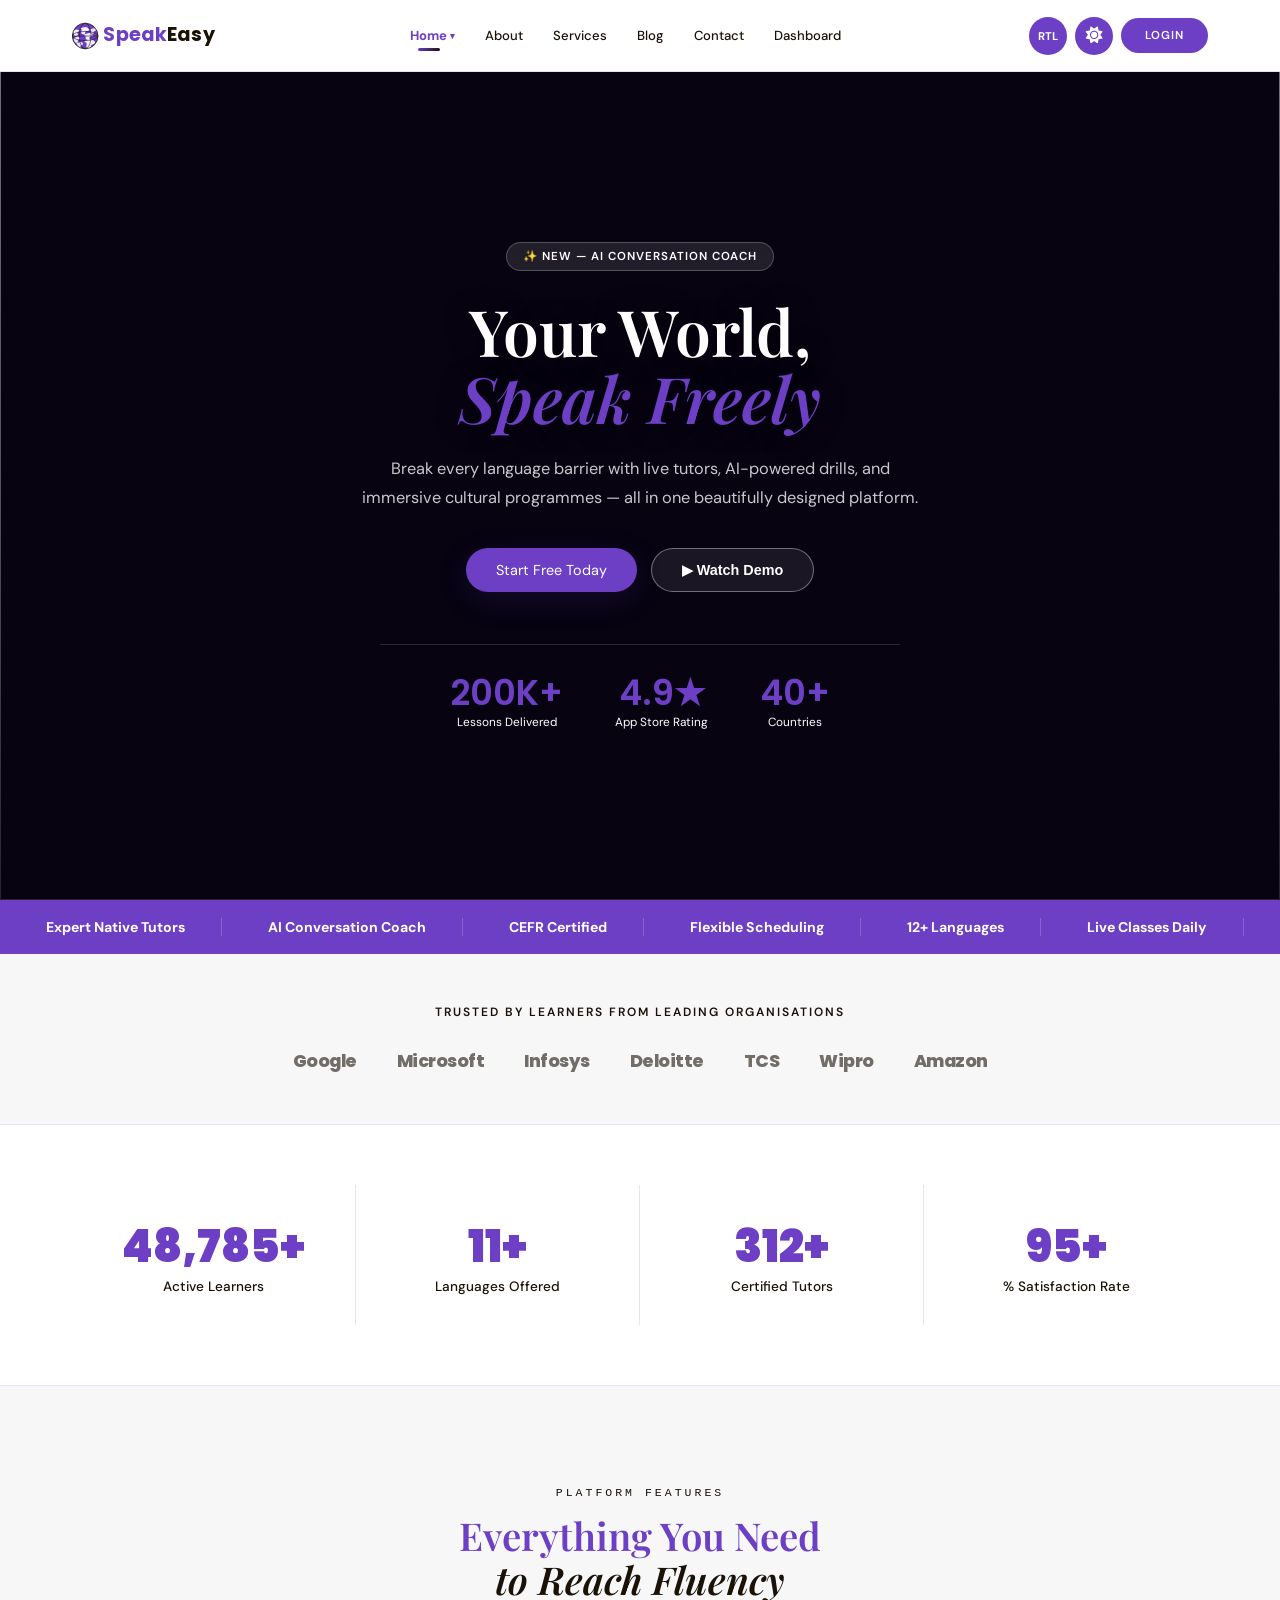
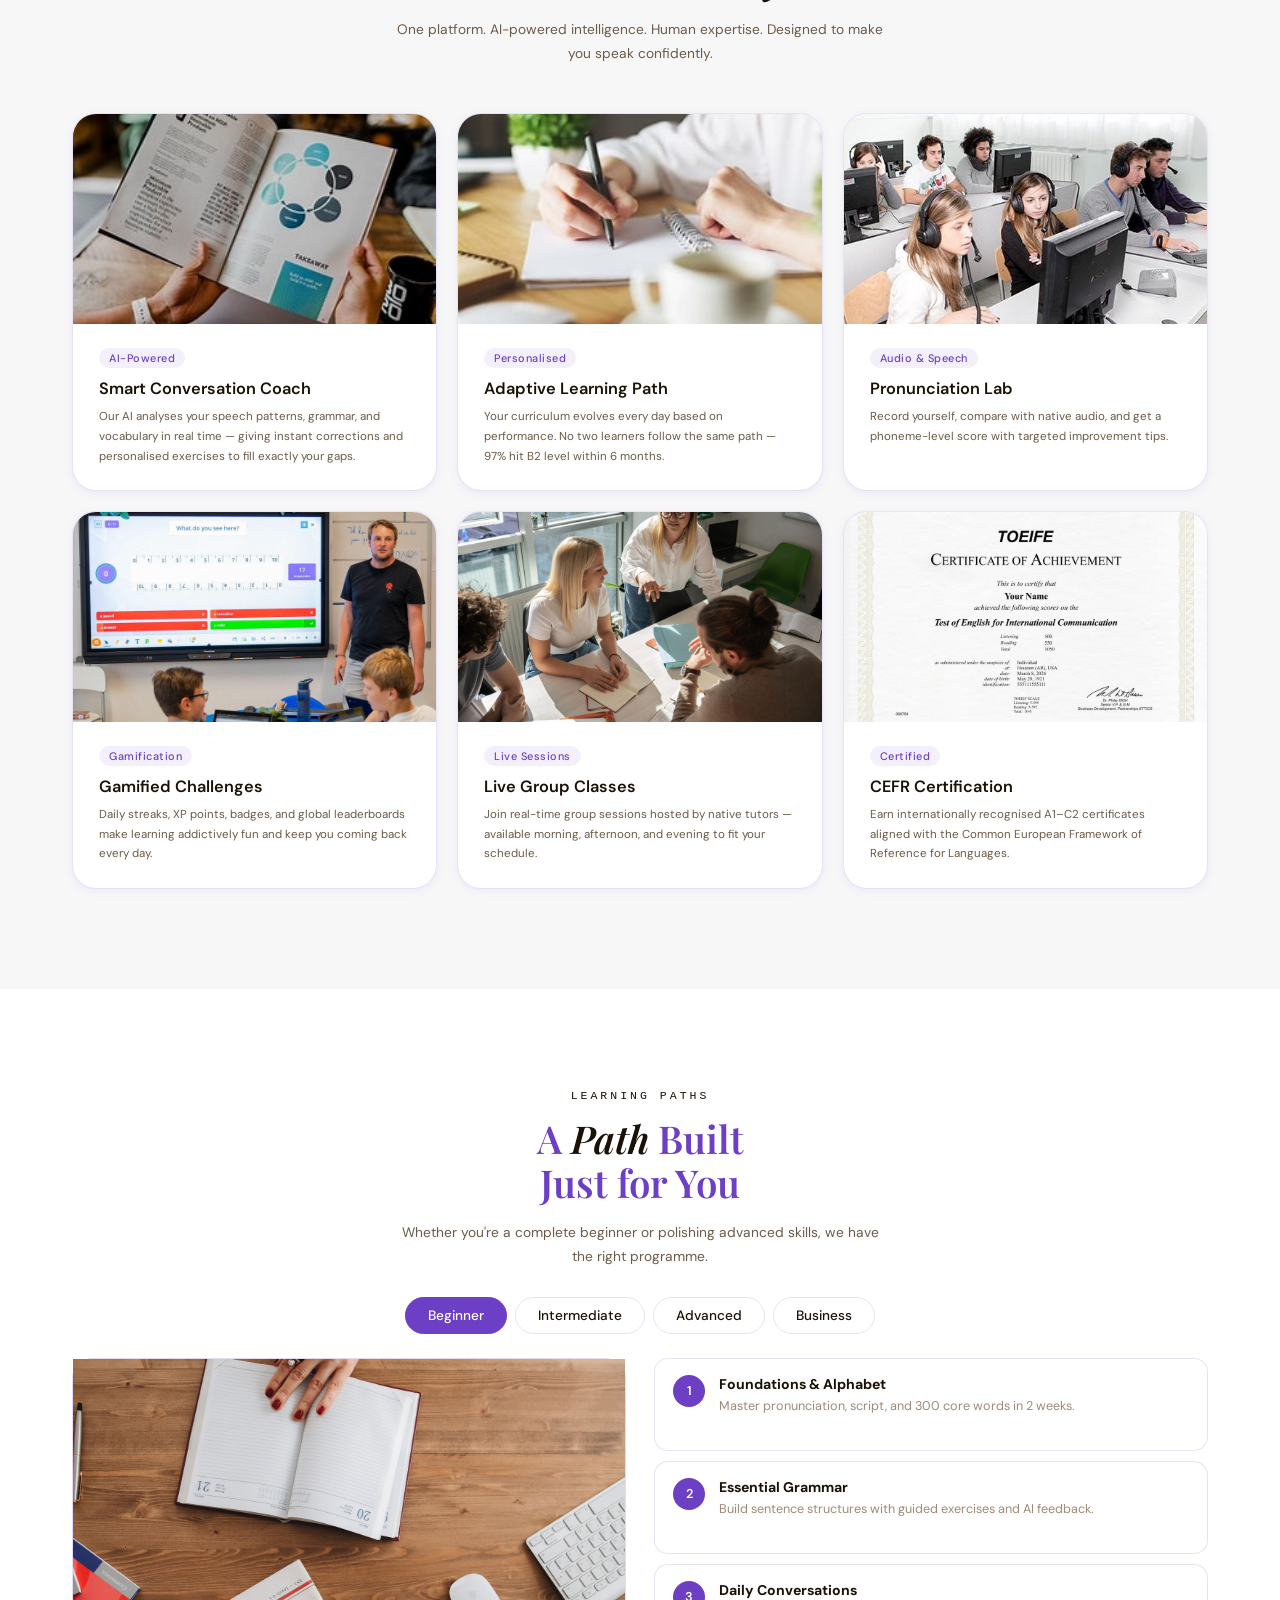
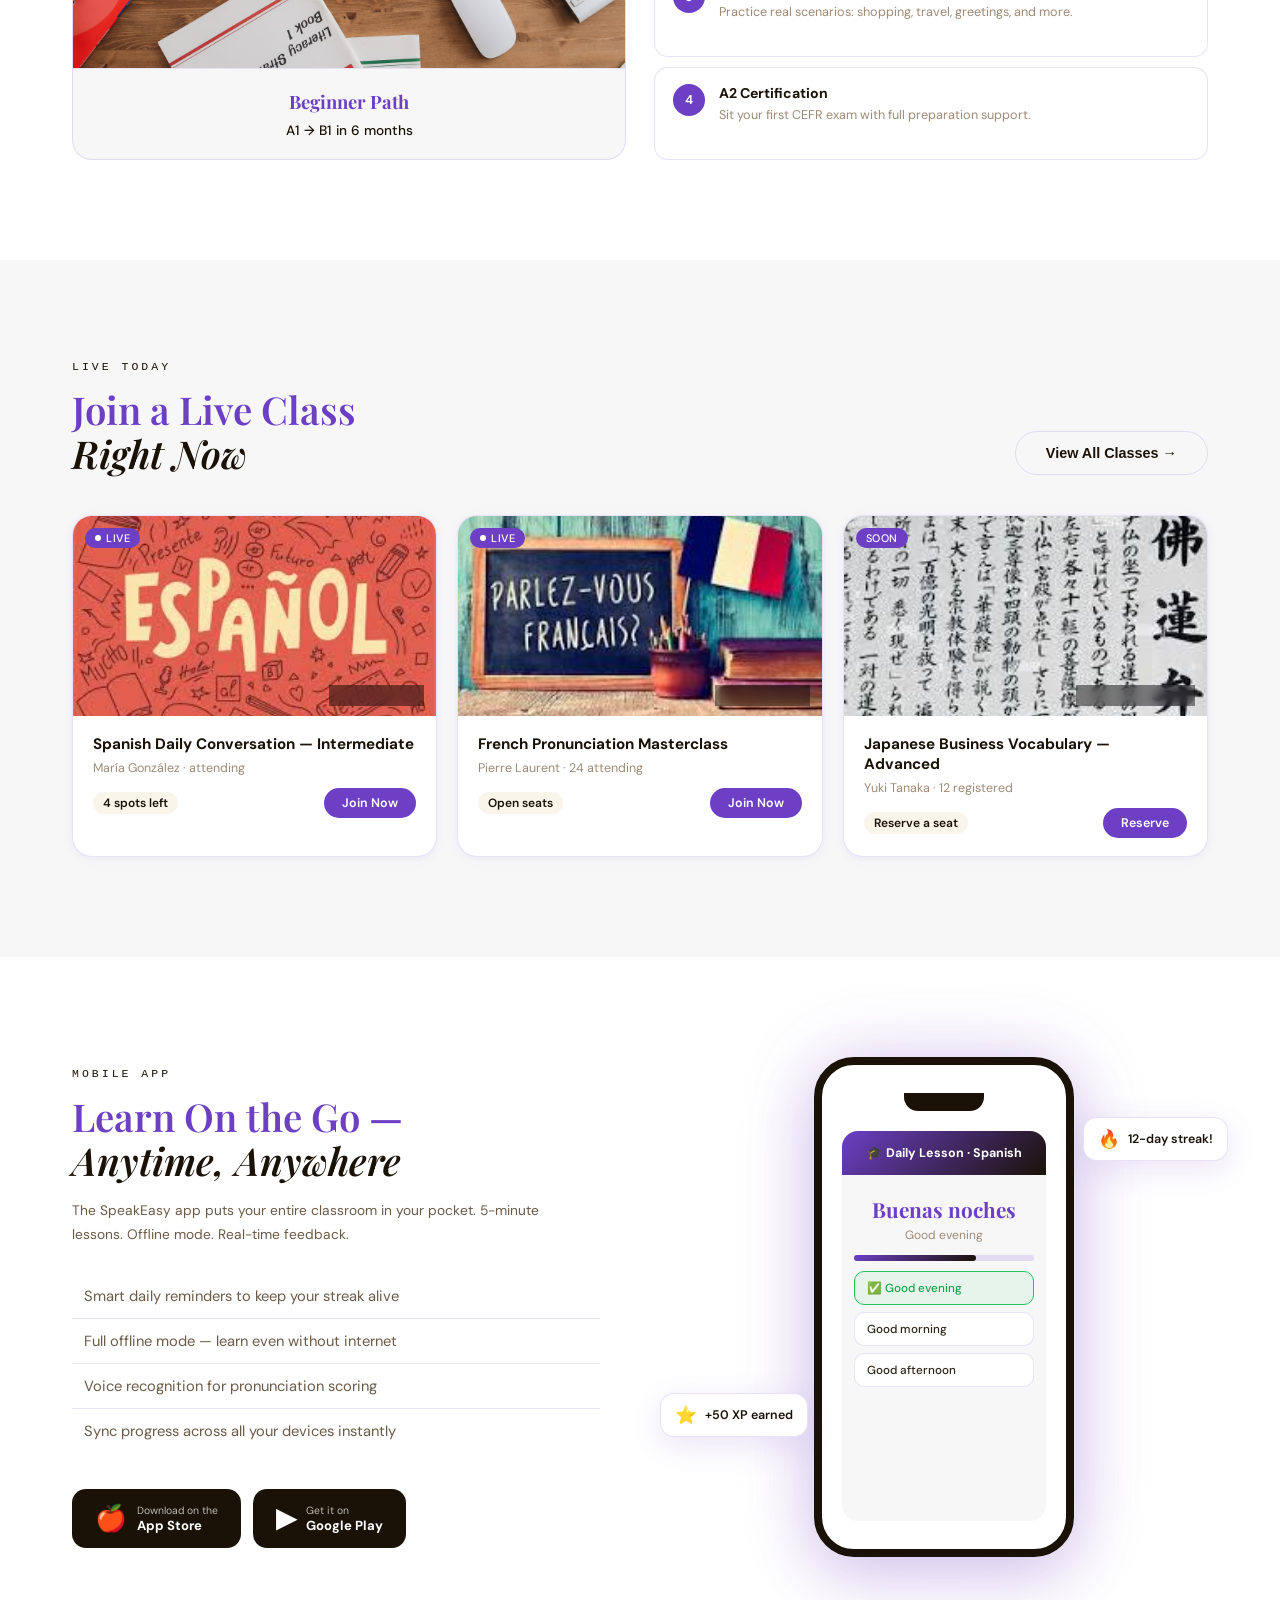
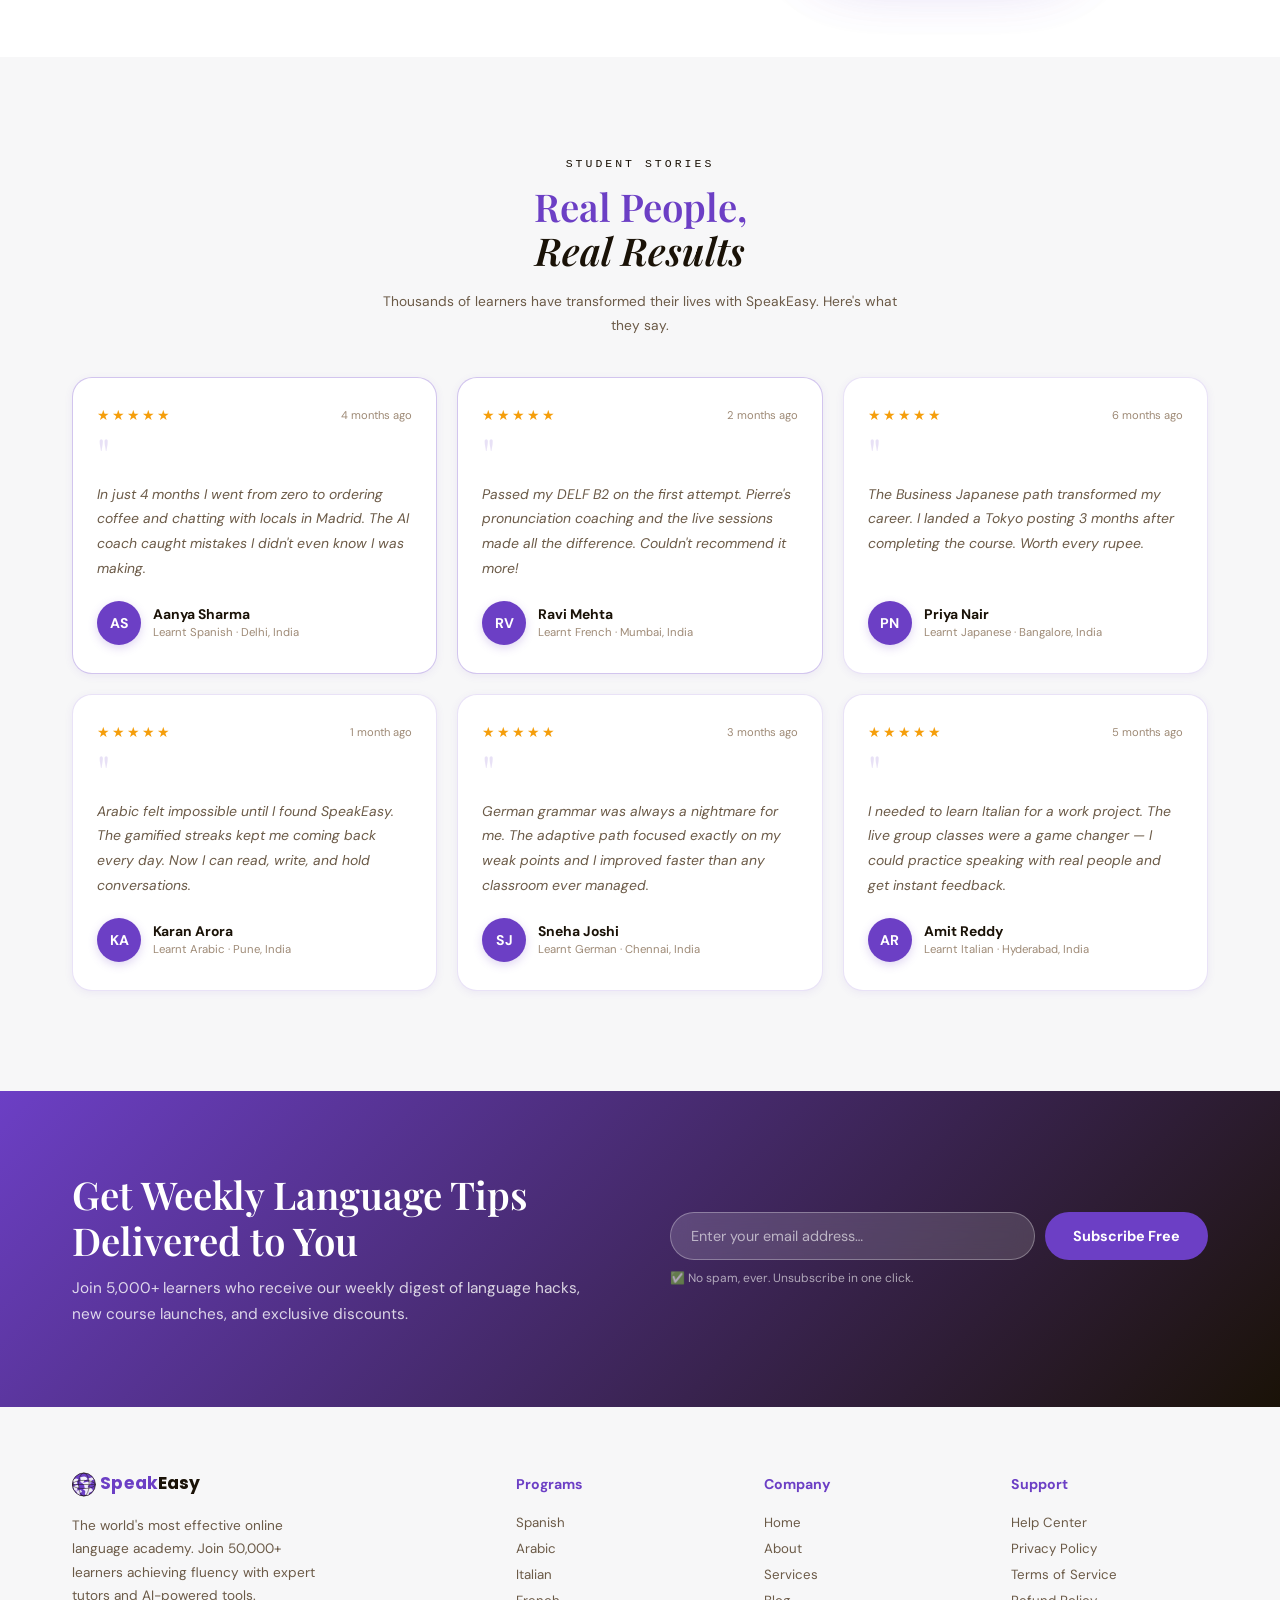
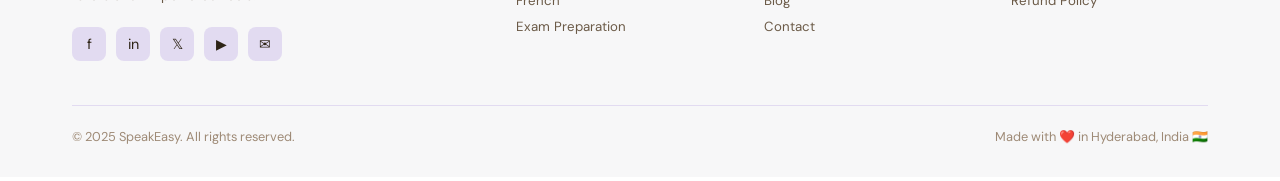
==== commit 2f9b359a: "initial commit" ====
--- a/index.html
+++ b/index.html
@@ -1,299 +1,492 @@
-<!DOCTYPE html>
-<html lang="en">
-<head>
-<meta charset="UTF-8"/>
-<meta name="viewport" content="width=device-width, initial-scale=1.0"/>
-<title>SpeakEasy | Your World, Every Language</title>
-<link rel="preconnect" href="https://fonts.googleapis.com"/>
-<link href="https://fonts.googleapis.com/css2?family=Playfair+Display:ital,wght@0,700;0,900;1,700&family=Poppins:wght@400;500;600;700;900&family=DM+Sans:wght@400;500;600&display=swap" rel="stylesheet"/>
-<link rel="stylesheet" href="https://cdnjs.cloudflare.com/ajax/libs/font-awesome/6.5.0/css/all.min.css">
-<link rel="stylesheet" href="index.css"/>
-
-
-<link rel="icon" type="image/svg+xml" href="favicon.svg"/>
-<link rel="shortcut icon" href="favicon.svg"/>
-</head>
-<body>
-
-<nav>
-  <a href="index.html" class="logo">Speak<span>Easy</span></a>
-
-  <ul class="nav-links">
-    <li class="dropdown">
-      <a href="index.html">Home ▾</a>
-      <div class="dropdown-menu">
-        <a href="index.html">Home 1</a>
-        <a href="home2.html">Home 2</a>
-      </div>
-    </li>
-    <li><a href="about.html">About</a></li>
-    <li><a href="services.html">Services</a></li>
-    <li><a href="blog.html">Blog</a></li>
-    <li><a href="contact.html">Contact</a></li>
-    <li><a href="admin.html">Dashboard</a></li>
-    <li class="mobile-only-item"><a href="login.html" class="mobile-login-btn">Login</a></li>
-    
-  </ul>
-
-  <div class="nav-icons">
-  <button class="theme-toggle" id="themeToggle" title="Toggle theme">🌙</button>
-  <button class="rtl-toggle" id="rtlToggle" title="Toggle RTL/LTR">RTL</button>
-  <a href="login.html" class="login-btn desktop-icon">LOGIN</a>
-  <div class="hamburger" id="hamburger">
-    <span></span><span></span><span></span>
-  </div>
-</div>
-</nav>
-
-<section id="h2-hero">
-  <div class="h2-left">
-    <div class="h2-badge">✨ New — AI Conversation Coach</div>
-    <h1 class="h2-title">
-      Your World,<br>
-      <span class="word-rotate" id="wordRotate">Every Language</span>
-    </h1>
-    <p class="h2-desc">
-      Break every language barrier with live tutors, AI-powered drills, and immersive cultural programmes — all in one beautifully designed platform.
-    </p>
-    <div class="h2-btns">
-      <button class="btn-primary">Start Free Today</button>
-      <button class="btn-outline">▶ Watch Demo</button>
-    </div>
-    <div class="h2-stats">
-      <div><div class="h2-stat-num">200K+</div><div class="h2-stat-label">Lessons Delivered</div></div>
-      <div><div class="h2-stat-num">4.9★</div><div class="h2-stat-label">App Store Rating</div></div>
-      <div><div class="h2-stat-num">40+</div><div class="h2-stat-label">Countries</div></div>
-    </div>
-  </div>
-  <div class="h2-right">
-    <div class="h2-globe-wrap">
-      <div class="ring ring-1">
-        <div class="ring-node">🇪🇸</div>
-        <div class="ring-node">🇯🇵</div>
-        <div class="ring-node">🇫🇷</div>
-        <div class="ring-node">🇩🇪</div>
-      </div>
-      <div class="ring ring-2"></div>
-      <div class="ring ring-3"></div>
-      <div class="h2-center">🌐</div>
-    </div>
-    <div class="h2-floats">
-      <div class="h2-float"><span class="float-icon"></span><div><div class="float-val">12</div><div class="float-lbl">Day Streak</div></div></div>
-      <div class="h2-float"><span class="float-icon"></span><div><div class="float-val">#3</div><div class="float-lbl">Leaderboard</div></div></div>
-      <div class="h2-float"><span class="float-icon"></span><div><div class="float-val">+24%</div><div class="float-lbl">Fluency Score</div></div></div>
-      <div class="h2-float"><span class="float-icon"></span><div><div class="float-val">B2</div><div class="float-lbl">Level Reached</div></div></div>
-    </div>
-  </div>
-</section>
-
-<div class="marquee-wrap">
-  <div class="marquee-track">
-    <div class="marquee-item"><span></span> Expert Native Tutors</div>
-    <div class="marquee-item"><span></span> AI Conversation Coach</div>
-    <div class="marquee-item"><span></span> CEFR Certified</div>
-    <div class="marquee-item"><span></span> Flexible Scheduling</div>
-    <div class="marquee-item"><span></span> 12+ Languages</div>
-    <div class="marquee-item"><span></span> Live Classes Daily</div>
-    <div class="marquee-item"><span></span> Streak Challenges</div>
-    <div class="marquee-item"><span></span> Global Leaderboard</div>
-    <div class="marquee-item"><span></span> Expert Native Tutors</div>
-    <div class="marquee-item"><span></span> AI Conversation Coach</div>
-    <div class="marquee-item"><span></span> CEFR Certified</div>
-    <div class="marquee-item"><span></span> Flexible Scheduling</div>
-    <div class="marquee-item"><span></span> 12+ Languages</div>
-    <div class="marquee-item"><span></span> Live Classes Daily</div>
-    <div class="marquee-item"><span></span> Streak Challenges</div>
-    <div class="marquee-item"><span></span> Global Leaderboard</div>
-  </div>
-</div>
-
-<div class="partners-section reveal">
-  <div class="partners-label">Trusted by learners from leading organisations</div>
-  <div class="partners-logos">
-    <div class="partner-logo">Google</div>
-    <div class="partner-logo">Microsoft</div>
-    <div class="partner-logo">Infosys</div>
-    <div class="partner-logo">Deloitte</div>
-    <div class="partner-logo">TCS</div>
-    <div class="partner-logo">Wipro</div>
-    <div class="partner-logo">Amazon</div>
-  </div>
-</div>
-
-<div class="stats-band">
-  <div class="stat-block reveal"><div class="sb-icon"></div><div class="sb-num" data-target="50000">0</div><div class="sb-label">Active Learners</div></div>
-  <div class="stat-block reveal"><div class="sb-icon"></div><div class="sb-num" data-target="12">0</div><div class="sb-label">Languages Offered</div></div>
-  <div class="stat-block reveal"><div class="sb-icon"></div><div class="sb-num" data-target="320">0</div><div class="sb-label">Certified Tutors</div></div>
-  <div class="stat-block reveal"><div class="sb-icon"></div><div class="sb-num" data-target="">0</div><div class="sb-label">% Satisfaction Rate</div></div>
-</div>
-
-<section class="section section-alt" id="features">
-  <div style="text-align:center;max-width:560px;margin:0 auto 56px;">
-    <div class="section-label" style="justify-content:center;display:flex;">Platform Features</div>
-    <h2 class="section-title" style="text-align:center;">Everything You Need<br>to Reach Fluency</h2>
-    <p class="section-sub" style="text-align:center;margin:0 auto;">One platform. AI-powered intelligence. Human expertise. Designed to make you speak confidently.</p>
-  </div>
-  <div class="bento-grid">
-    <div class="bento-card wide reveal"><div class="bento-icon">01</div><div class="bento-tag">AI-Powered</div><div class="bento-title">Smart Conversation Coach</div><p class="bento-desc">Our AI analyses your speech patterns, grammar, and vocabulary in real time — giving instant corrections and personalised exercises to fill exactly your gaps.</p><div class="mini-bars"><div class="mini-bar" style="height:30%"></div><div class="mini-bar" style="height:55%"></div><div class="mini-bar" style="height:45%"></div><div class="mini-bar" style="height:70%"></div><div class="mini-bar" style="height:60%"></div><div class="mini-bar" style="height:50%"></div><div class="mini-bar" style="height:80%"></div><div class="mini-bar" style="height:95%"></div></div></div>
-    <div class="bento-card tall reveal"><div class="bento-icon">02</div><div class="bento-title">Adaptive Learning Path</div><p class="bento-desc">Your curriculum evolves every day based on performance. No two learners follow the same path.</p><div class="bento-big-num">97%</div><p class="bento-desc">of learners hit B2 level within 6 months on the adaptive plan.</p></div>
-    <div class="bento-card reveal"><div class="bento-icon">03</div><div class="bento-title">Pronunciation Lab</div><p class="bento-desc">Record yourself, compare with native audio, and get a phoneme-level score with improvement tips.</p></div>
-    <div class="bento-card reveal"><div class="bento-icon">04</div><div class="bento-title">Gamified Challenges</div><p class="bento-desc">Daily streaks, XP points, badges, and global leaderboards make learning addictively fun.</p></div>
-    <div class="bento-card reveal"><div class="bento-icon">05</div><div class="bento-title">Live Group Classes</div><p class="bento-desc">Join real-time group sessions hosted by native tutors — available morning, afternoon, and evening.</p></div>
-    <div class="bento-card reveal"><div class="bento-icon">06</div><div class="bento-title">CEFR Certification</div><p class="bento-desc">Earn internationally recognised A1–C2 certificates aligned with the Common European Framework.</p></div>
-  </div>
-</section>
-
-<section class="section" id="paths">
-  <div class="section-label">Learning Paths</div>
-  <h2 class="section-title">A Path Built<br>Just for You</h2>
-  <p class="section-sub">Whether you're a complete beginner or polishing advanced skills, we have the right programme.</p>
-  <div class="paths-tabs reveal">
-    <button class="path-tab active" onclick="switchTab(this,'tab-beginner')"> Beginner</button>
-    <button class="path-tab" onclick="switchTab(this,'tab-intermediate')"> Intermediate</button>
-    <button class="path-tab" onclick="switchTab(this,'tab-advanced')"> Advanced</button>
-    <button class="path-tab" onclick="switchTab(this,'tab-business')"> Business</button>
-  </div>
-  <div class="paths-panel active reveal" id="tab-beginner">
-    <div class="path-visual"><div class="path-visual-inner"><div class="path-visual-label">Beginner Path</div><img src="img-1.jpg" alt="Beginner Path" style="width:100%;border-radius:0px;margin-top:16px;" /><p style="font-size:1.25rem;color:var(--text-light);margin-top:0px;">A1 → B1 in 6 months</p></div></div>
-    <ul class="path-steps">
-      <li class="path-step"><div class="ps-num">1</div><div class="ps-info"><h5>Foundations & Alphabet</h5><p>Master pronunciation, script, and 300 core words in 2 weeks.</p></div></li>
-      <li class="path-step"><div class="ps-num">2</div><div class="ps-info"><h5>Essential Grammar</h5><p>Build sentence structures with guided exercises and AI feedback.</p></div></li>
-      <li class="path-step"><div class="ps-num">3</div><div class="ps-info"><h5>Daily Conversations</h5><p>Practice real scenarios: shopping, travel, greetings, and more.</p></div></li>
-      <li class="path-step"><div class="ps-num">4</div><div class="ps-info"><h5>A2 Certification</h5><p>Sit your first CEFR exam with full preparation support.</p></div></li>
-    </ul>
-  </div>
-  <div class="paths-panel" id="tab-intermediate">
-    <div class="path-visual"><div class="path-visual-inner"><div class="path-visual-label">Intermediate Path</div><img src="img-4.jpg" alt="Intermediate Path" style="width:100%;margin-top:16px;" /><p style="font-size:1.25rem;color:var(--text-light);margin-top:0px;">B1 → B2 in 5 months</p></div></div>
-    <ul class="path-steps">
-      <li class="path-step"><div class="ps-num">1</div><div class="ps-info"><h5>Complex Grammar Structures</h5><p>Subjunctive, conditionals, and advanced verb forms.</p></div></li>
-      <li class="path-step"><div class="ps-num">2</div><div class="ps-info"><h5>Reading & Writing Fluency</h5><p>Analyse authentic texts and write structured essays.</p></div></li>
-      <li class="path-step"><div class="ps-num">3</div><div class="ps-info"><h5>Live Debate Sessions</h5><p>Argue topics in your target language with native speakers.</p></div></li>
-      <li class="path-step"><div class="ps-num">4</div><div class="ps-info"><h5>B2 Exam Preparation</h5><p>Full mock exams, timed drills, and tutor-led review sessions.</p></div></li>
-    </ul>
-  </div>
-  <div class="paths-panel" id="tab-advanced">
-    <div class="path-visual"><div class="path-visual-inner"><div class="path-visual-label">Advanced Path</div><img src="img-3.jpg" alt="Advanced Path" style="width:100%;border-radius:0px;margin-top:16px;" /><p style="font-size:1.25rem;color:var(--text-light);margin-top:0px;">C1 → C2 Mastery</p></div></div>
-    <ul class="path-steps">
-      <li class="path-step"><div class="ps-num">1</div><div class="ps-info"><h5>Idiomatic & Colloquial Usage</h5><p>Sound truly native with regional expressions and slang.</p></div></li>
-      <li class="path-step"><div class="ps-num">2</div><div class="ps-info"><h5>Academic Writing</h5><p>Write research papers, formal letters, and long-form essays.</p></div></li>
-      <li class="path-step"><div class="ps-num">3</div><div class="ps-info"><h5>Literature & Media</h5><p>Study authentic films, novels, and journalism in target language.</p></div></li>
-      <li class="path-step"><div class="ps-num">4</div><div class="ps-info"><h5>C2 Certification</h5><p>Achieve full mastery — the highest level of language proficiency.</p></div></li>
-    </ul>
-  </div>
-  <div class="paths-panel" id="tab-business">
-    <div class="path-visual"><div class="path-visual-inner"><div class="path-visual-label">Business Path</div><img src="img-2.jpg" alt="Business Path" style="width:100%;border-radius:0px;margin-top:16px;" /><p style="font-size:1.25rem;color:var(--text-light);margin-top:0px;">Professional fluency in 12 weeks</p></div></div>
-    <ul class="path-steps">
-      <li class="path-step"><div class="ps-num">1</div><div class="ps-info"><h5>Corporate Vocabulary</h5><p>Industry-specific terminology for finance, tech, legal, and HR.</p></div></li>
-      <li class="path-step"><div class="ps-num">2</div><div class="ps-info"><h5>Meetings & Presentations</h5><p>Lead meetings, deliver pitches, and handle negotiations fluently.</p></div></li>
-      <li class="path-step"><div class="ps-num">3</div><div class="ps-info"><h5>Business Writing</h5><p>Emails, reports, proposals — written professionally in any language.</p></div></li>
-      <li class="path-step"><div class="ps-num">4</div><div class="ps-info"><h5>Business Language Certificate</h5><p>Receive a verified certificate for your professional portfolio.</p></div></li>
-    </ul>
-  </div>
-</section>
-
-<section class="section section-alt" id="live">
-  <div style="display:flex;justify-content:space-between;align-items:flex-end;margin-bottom:40px;flex-wrap:wrap;gap:16px;">
-    <div><div class="section-label">Live Today</div><h2 class="section-title" style="margin-bottom:0;">Join a Live Class<br>Right Now</h2></div>
-    <button class="btn-outline">View All Classes →</button>
-  </div>
-  <div class="live-grid">
-    <div class="live-card reveal"><div class="live-banner" style="background:linear-gradient(135deg,#6c3fc5,#993a)"><img src="spanish.jpg" alt="Live Class" style="width:100%;height:250px;object-fit:cover;border-radius:0px 0 0;"/><span class="live-label"><span class="live-dot"></span>LIVE</span><span class="live-time">⏱ 45 min left</span></div><div class="live-body"><div class="live-topic">Spanish Daily Conversation — Intermediate</div><div class="live-tutor"> María González · attending</div><div class="live-meta"><span class="live-spots"> 4 spots left</span><button class="live-join">Join Now</button></div></div></div>
-    <div class="live-card reveal"><div class="live-banner" style="background:linear-gradient(135deg,#1a6faa,#4ecdc4)"><img src="french.jpg" alt="Live Class" style="width:100%;height:250px;object-fit:cover;border-radius:0px 0 0;"/><span class="live-label"><span class="live-dot"></span>LIVE</span><span class="live-flag">🇫🇷</span><span class="live-time">⏱ 22 min left</span></div><div class="live-body"><div class="live-topic">French Pronunciation Masterclass</div><div class="live-tutor"> Pierre Laurent · 24 attending</div><div class="live-meta"><span class="live-spots"> Open seats</span><button class="live-join">Join Now</button></div></div></div>
-    <div class="live-card reveal"><div class="live-banner" style="background:linear-gradient(135deg,#c0392b,#e74c3c)"><img src="img-3.jpg" alt="Live Class" style="width:100%;height:250px;object-fit:cover;border-radius:0px 0 0;"/><span class="live-label" style="background:#f59e0b;"> SOON</span><span class="live-flag">🇯🇵</span><span class="live-time">🕔 Starts in min</span></div><div class="live-body"><div class="live-topic">Japanese Business Vocabulary — Advanced</div><div class="live-tutor"> Yuki Tanaka · 12 registered</div><div class="live-meta"><span class="live-spots">Reserve a seat</span><button class="live-join">Reserve</button></div></div></div>
-  </div>
-</section>
-
-<div class="app-section" id="app">
-  <div class="app-left reveal-left">
-    <div class="section-label">Mobile App</div>
-    <h2 class="section-title">Learn On the Go —<br>Anytime, Anywhere</h2>
-    <p class="section-sub" style="margin-bottom:0;">The LinguaVerse app puts your entire classroom in your pocket. 5-minute lessons. Offline mode. Real-time feedback.</p>
-    <ul class="app-features">
-      <li><span class="af-icon"></span> Smart daily reminders to keep your streak alive</li>
-      <li><span class="af-icon"></span> Full offline mode — learn even without internet</li>
-      <li><span class="af-icon"></span> Voice recognition for pronunciation scoring</li>
-      <li><span class="af-icon"></span> Sync progress across all your devices instantly</li>
-    </ul>
-    <div class="app-btns">
-      <div class="app-btn"><span class="app-btn-icon">🍎</span><div class="app-btn-text"><small>Download on the</small><strong>App Store</strong></div></div>
-      <div class="app-btn"><span class="app-btn-icon">▶</span><div class="app-btn-text"><small>Get it on</small><strong>Google Play</strong></div></div>
-    </div>
-  </div>
-  <div class="app-right reveal-right">
-    <div class="phone-mockup">
-      <div class="phone-notch"></div>
-      <div class="phone-screen">
-        <div class="phone-header">🎓 Daily Lesson · Spanish</div>
-        <div class="phone-lesson">
-          <div class="phone-word">Buenas noches</div>
-          <div class="phone-trans">Good evening</div>
-          <div class="phone-progress"><div class="phone-progress-fill"></div></div>
-          <div class="phone-opts">
-            <div class="phone-opt correct">✅ Good evening</div>
-            <div class="phone-opt">Good morning</div>
-            <div class="phone-opt">Good afternoon</div>
-          </div>
-        </div>
-      </div>
-    </div>
-    <div class="phone-badge"><span class="pb-icon">🔥</span><span>12-day streak!</span></div>
-    <div class="phone-badge"><span class="pb-icon">⭐</span><span>+50 XP earned</span></div>
-  </div>
-</div>
-
-<section class="section section-alt" id="reviews">
-  <div style="display:flex;justify-content:space-between;align-items:flex-end;margin-bottom:40px;flex-wrap:wrap;gap:16px;">
-    <div><div class="section-label">Student Stories</div><h2 class="section-title" style="margin-bottom:0;">Real People,<br>Real Results</h2></div>
-    <div class="testi2-nav"><button class="t2-btn" id="prevBtn">◀</button><div class="t2-dots" id="t2Dots"></div><button class="t2-btn" id="nextBtn">▶</button></div>
-  </div>
-  <div class="testi2-wrap">
-    <div class="testi2-track" id="testi2Track">
-      <div class="testi2-card"><div class="testi2-quote">"</div><p class="testi2-text">In just 4 months I went from zero to ordering coffee and chatting with locals in Madrid. The AI coach caught mistakes I didn't even know I was making.</p><div class="testi2-author"><div class="t2-av">AS</div><div><div class="t2-stars">★★★★★</div><div class="t2-name">Aanya Sharma</div><div class="t2-lang">Learnt Spanish 🇪🇸</div></div></div></div>
-      <div class="testi2-card"><div class="testi2-quote">"</div><p class="testi2-text">Passed my DELF B2 on the first attempt. Pierre's pronunciation coaching and the live sessions made all the difference. Couldn't recommend it more!</p><div class="testi2-author"><div class="t2-av">RM</div><div><div class="t2-stars">★★★★★</div><div class="t2-name">Ravi Mehta</div><div class="t2-lang">Learnt French 🇫🇷</div></div></div></div>
-      <div class="testi2-card"><div class="testi2-quote">"</div><p class="testi2-text">The Business Japanese path transformed my career. I landed a Tokyo posting 3 months after completing the course. Worth every rupee.</p><div class="testi2-author"><div class="t2-av">PN</div><div><div class="t2-stars">★★★★★</div><div class="t2-name">Priya Nair</div><div class="t2-lang">Learnt Japanese 🇯🇵</div></div></div></div>
-      <div class="testi2-card"><div class="testi2-quote">"</div><p class="testi2-text">Arabic felt impossible until I found LinguaVerse. The gamified streaks kept me coming back every day. Now I can read, write, and hold conversations.</p><div class="testi2-author"><div class="t2-av">KA</div><div><div class="t2-stars">★★★★★</div><div class="t2-name">Karan Arora</div><div class="t2-lang">Learnt Arabic 🇸🇦</div></div></div></div>
-      <div class="testi2-card"><div class="testi2-quote">"</div><p class="testi2-text">German grammar was always a nightmare for me. The adaptive path focused exactly on my weak points and I improved faster than any classroom ever managed.</p><div class="testi2-author"><div class="t2-av">SJ</div><div><div class="t2-stars">★★★★★</div><div class="t2-name">Sneha Joshi</div><div class="t2-lang">Learnt German 🇩🇪</div></div></div></div>
-    </div>
-  </div>
-</section>
-
-<div class="newsletter-section" id="newsletter">
-  <div class="nl-left reveal-left">
-    <h2>Get Weekly Language Tips<br>Delivered to You</h2>
-    <p>Join 5,000+ learners who receive our weekly digest of language hacks, new course launches, and exclusive discounts.</p>
-  </div>
-  <div class="reveal-right">
-    <div class="nl-form">
-      <input class="nl-input" type="email" placeholder="Enter your email address…"/>
-      <button class="nl-btn">Subscribe Free</button>
-    </div>
-    <p class="nl-note">✅ No spam, ever. Unsubscribe in one click.</p>
-  </div>
-</div>
-
-<footer>
-  <div class="footer-grid">
-    <div class="footer-brand">
-      <a href="index.html" class="logo">Speak<span>Easy</span></a>
-      <p class="footer-desc">The world's most effective online language academy. Join 50,000+ learners achieving fluency with expert tutors and AI-powered tools.</p>
-      <div class="social-links" style="margin-top:20px;">
-        <a class="social-btn" href="#">f</a>
-        <a class="social-btn" href="#">in</a>
-        <a class="social-btn" href="#">𝕏</a>
-        <a class="social-btn" href="#">▶</a>
-        <a class="social-btn" href="#">✉</a>
-      </div>
-    </div>
-    <div class="footer-col"><h5>Programs</h5><a href="section-details.html">Spanish</a><a href="section-details1.html">Arabic</a><a href="section-details2.html">Italian</a><a href="section-details3.html">Exam Preparation</a></div>
-    <div class="footer-col"><h5>Company</h5><a href="index.html">Home</a><a href="about.html">About</a><a href="services.html">Services</a><a href="blog.html">Blog</a><a href="contact.html">Contact</a></div>
-    <div class="footer-col"><h5>Support</h5><a href="#">Help Center</a><a href="#">Privacy Policy</a><a href="#">Terms of Service</a><a href="#">Refund Policy</a></div>
-  </div>
-  <div class="footer-bottom">
-    <span>© 2025 SpeakEasy. All rights reserved.</span>
-    <span>Made with ❤️ in Hyderabad, India 🇮🇳</span>
-  </div>
-</footer>
-
-<script src="index.js"></script>
-</body>
+<!DOCTYPE html>
+<html lang="en">
+<head>
+<meta charset="UTF-8"/>
+<meta name="viewport" content="width=device-width, initial-scale=1.0"/>
+<title>SpeakEasy | Your World, Every Language</title>
+<link rel="preconnect" href="https://fonts.googleapis.com"/>
+<link href="https://fonts.googleapis.com/css2?family=Playfair+Display:ital,wght@0,700;0,900;1,700&family=Poppins:wght@400;500;600;700;900&family=DM+Sans:wght@400;500;600&display=swap" rel="stylesheet"/>
+<link rel="stylesheet" href="https://cdnjs.cloudflare.com/ajax/libs/font-awesome/6.5.0/css/all.min.css">
+<link rel="stylesheet" href="css/index.css"/>
+<link rel="icon" type="image/svg+xml" href="favicon.svg"/>
+<link rel="shortcut icon" href="favicon.svg"/>
+</head>
+<body>
+
+<nav>
+  <a href="index.html" class="logo" aria-label="SpeakEasy Language Academy">
+    <svg viewBox="7.2 15.2 329.2 65.6" role="img">
+      <title>SpeakEasy Language Academy logo</title>
+      <g transform="translate(36,48)">
+        <circle cx="0" cy="0" r="28" fill="#6c3fc5"/>
+        <clipPath id="navGlobeClip">
+          <circle cx="0" cy="0" r="28"/>
+        </clipPath>
+        <g clip-path="url(#navGlobeClip)">
+          <path d="M-24 -12 q5 -4 10 -1 q2 2 -1 4 q-4 2 -1 5 q2 2 -4 4 q-5 1 -5 -4 q1 -4 -3 -4 q-3 -1 4 -4 Z" fill="#ffffff" opacity="0.92"/>
+          <path d="M-19 2 q5 -2 7 2 q2 3 -2 4 q-4 1 -2 4 q2 3 -4 3 q-4 0 -4 -4 q1 -3 -2 -4 q-2 -1 7 -5 Z" fill="#ffffff" opacity="0.88"/>
+          <path d="M-3 -19 q8 -2 11 4 q2 4 -4 4 q-5 0 -4 4 q1 4 -5 3 q-5 -1 -3 -7 q2 -4 -2 -5 q-3 -1 7 -3 Z" fill="#ffffff" opacity="0.92"/>
+          <path d="M6 -6 q7 -2 10 3 q2 3 -3 4 q-5 1 -3 5 q1 4 -5 3 q-5 -1 -4 -6 q1 -4 -4 -5 q-3 -1 9 -4 Z" fill="#ffffff" opacity="0.9"/>
+          <path d="M8 8 q9 -2 13 4 q3 4 -4 6 q-6 2 -5 6 q1 4 -5 3 q-6 -1 -4 -7 q2 -5 -4 -7 q-4 -1 9 -5 Z" fill="#ffffff" opacity="0.9"/>
+          <path d="M-13 14 q5 -2 8 2 q2 3 -3 4 q-4 1 -2 4 q2 3 -4 2 q-5 -1 -3 -5 q1 -3 -2 -4 q-3 -1 6 -3 Z" fill="#ffffff" opacity="0.85"/>
+          <path d="M18 -17 q5 -1 6 3 q1 3 -3 3 q-4 1 -2 4 q1 3 -4 2 q-4 -1 -3 -5 q1 -3 -2 -3 q-2 -1 8 -4 Z" fill="#ffffff" opacity="0.85"/>
+        </g>
+        <ellipse cx="0" cy="0" rx="28" ry="10" fill="none" stroke="#1a1207" stroke-width="1.2"/>
+        <ellipse cx="0" cy="0" rx="13" ry="28" fill="none" stroke="#1a1207" stroke-width="1.2"/>
+        <line x1="-28" y1="0" x2="28" y2="0" stroke="#1a1207" stroke-width="1.2"/>
+        <circle cx="0" cy="0" r="28" fill="none" stroke="#1a1207" stroke-width="1.6"/>
+      </g>
+      <text x="76" y="58" font-family="'Poppins', Arial, sans-serif" font-size="42" font-weight="700" letter-spacing="0.3">
+        <tspan fill="#6c3fc5">Speak</tspan><tspan class="logo-easy-text" fill="#1a1207">Easy</tspan>
+      </text>
+    </svg>
+  </a>
+  <ul class="nav-links">
+    <li class="dropdown active">
+      <a href="index.html"><span class="nav-link-text">Home </span><span class="dropdown-caret">▾</span></a>
+      <div class="dropdown-menu">
+        <a href="index.html"class="active">Home 1</a>
+        <a href="home2.html">Home 2</a>
+      </div>
+    </li>
+    <li><a href="about.html"><span class="nav-link-text">About</span></a></li>
+    <li><a href="services.html"><span class="nav-link-text">Services</span></a></li>
+    <li><a href="blog.html"><span class="nav-link-text">Blog</span></a></li>
+    <li><a href="contact.html"><span class="nav-link-text">Contact</span></a></li>
+    <li><a href="admin.html"><span class="nav-link-text">Dashboard</span></a></li>
+    <li class="mobile-only-item"><a href="login.html" class="mobile-login-btn">LOGIN</a></li>
+  </ul>
+  <div class="nav-icons">
+    <button class="rtl-toggle" id="rtlToggle" title="Toggle RTL/LTR"><span id="rtlLabel">RTL</span></button>
+    <button class="theme-toggle" id="themeToggle" title="Toggle theme"><i class="fa-solid fa-sun" id="themeIcon"></i></button>
+    <a href="login.html" class="login-btn desktop-icon">LOGIN</a>
+    <div class="hamburger" id="hamburger">
+      <span></span><span></span><span></span>
+    </div>
+  </div>
+</nav>
+
+
+<section id="h2-hero">
+  <div class="hero-bg" aria-hidden="true">
+    <img src="Images/hero-bg.jpg" alt="" loading="eager"/>
+  </div>
+  <div class="h2-left">
+    <div class="h2-badge">✨ New — AI Conversation Coach</div>
+    <h1 class="h2-title">
+      Your World,<br>
+      <span class="word-rotate" id="wordRotate">Every Language</span>
+    </h1>
+    <p class="h2-desc">
+      Break every language barrier with live tutors, AI-powered drills, and immersive
+      cultural programmes — all in one beautifully designed platform.
+    </p>
+    <div class="h2-btns">
+      <button class="btn-primary">Start Free Today</button>
+      <button class="btn-outline hero-outline">▶ Watch Demo</button>
+    </div>
+    <div class="h2-stats">
+      <div><div class="h2-stat-num">200K+</div><div class="h2-stat-label">Lessons Delivered</div></div>
+      <div><div class="h2-stat-num">4.9★</div><div class="h2-stat-label">App Store Rating</div></div>
+      <div><div class="h2-stat-num">40+</div><div class="h2-stat-label">Countries</div></div>
+    </div>
+  </div>
+</section>
+
+<div class="marquee-wrap">
+  <div class="marquee-track">
+    <div class="marquee-item"><span></span> Expert Native Tutors</div>
+    <div class="marquee-item"><span></span> AI Conversation Coach</div>
+    <div class="marquee-item"><span></span> CEFR Certified</div>
+    <div class="marquee-item"><span></span> Flexible Scheduling</div>
+    <div class="marquee-item"><span></span> 12+ Languages</div>
+    <div class="marquee-item"><span></span> Live Classes Daily</div>
+    <div class="marquee-item"><span></span> Streak Challenges</div>
+    <div class="marquee-item"><span></span> Global Leaderboard</div>
+    <div class="marquee-item"><span></span> Expert Native Tutors</div>
+    <div class="marquee-item"><span></span> AI Conversation Coach</div>
+    <div class="marquee-item"><span></span> CEFR Certified</div>
+    <div class="marquee-item"><span></span> Flexible Scheduling</div>
+    <div class="marquee-item"><span></span> 12+ Languages</div>
+    <div class="marquee-item"><span></span> Live Classes Daily</div>
+    <div class="marquee-item"><span></span> Streak Challenges</div>
+    <div class="marquee-item"><span></span> Global Leaderboard</div>
+  </div>
+</div>
+
+<div class="partners-section reveal">
+  <div class="partners-label">Trusted by learners from leading organisations</div>
+  <div class="partners-logos">
+    <div class="partner-logo">Google</div>
+    <div class="partner-logo">Microsoft</div>
+    <div class="partner-logo">Infosys</div>
+    <div class="partner-logo">Deloitte</div>
+    <div class="partner-logo">TCS</div>
+    <div class="partner-logo">Wipro</div>
+    <div class="partner-logo">Amazon</div>
+  </div>
+</div>
+
+<div class="stats-band">
+  <div class="stat-block reveal"><div class="sb-icon"></div><div class="sb-num" data-target="50000">0</div><div class="sb-label">Active Learners</div></div>
+  <div class="stat-block reveal"><div class="sb-icon"></div><div class="sb-num" data-target="12">0</div><div class="sb-label">Languages Offered</div></div>
+  <div class="stat-block reveal"><div class="sb-icon"></div><div class="sb-num" data-target="320">0</div><div class="sb-label">Certified Tutors</div></div>
+  <div class="stat-block reveal"><div class="sb-icon"></div><div class="sb-num" data-target="98">0</div><div class="sb-label">% Satisfaction Rate</div></div>
+</div>
+
+<section class="section section-alt" id="features">
+  <div class="section-intro">
+    <div class="section-label center-label">Platform Features</div>
+    <h2 class="section-title center-title">Everything You Need<br ><em style="color:var(--secondary)">to Reach Fluency</em></h2>
+    <p class="section-sub center-sub">One platform. AI-powered intelligence. Human expertise. Designed to make you speak confidently.</p>
+  </div>
+
+  <div class="bento-grid">
+
+    <div class="bento-card has-img reveal">
+      <div class="bc-img-wrap">
+        <img src="Images/image 1.jpg" alt="AI Conversation Coach" loading="lazy"/>
+      </div>
+      <div class="bc-body">
+        <div class="bento-tag">AI-Powered</div>
+        <div class="bento-title">Smart Conversation Coach</div>
+        <p class="bento-desc">Our AI analyses your speech patterns, grammar, and vocabulary in real time — giving instant corrections and personalised exercises to fill exactly your gaps.</p>
+      </div>
+    </div>
+
+    <div class="bento-card has-img reveal">
+      <div class="bc-img-wrap">
+        <img src="Images/image 2.jpg" alt="Adaptive Learning Path" loading="lazy"/>
+      </div>
+      <div class="bc-body">
+        <div class="bento-tag">Personalised</div>
+        <div class="bento-title">Adaptive Learning Path</div>
+        <p class="bento-desc">Your curriculum evolves every day based on performance. No two learners follow the same path — 97% hit B2 level within 6 months.</p>
+      </div>
+    </div>
+
+    <div class="bento-card has-img reveal">
+      <div class="bc-img-wrap">
+        <img src="Images/image 3.jpg" alt="Pronunciation Lab" loading="lazy"/>
+      </div>
+      <div class="bc-body">
+        <div class="bento-tag">Audio & Speech</div>
+        <div class="bento-title">Pronunciation Lab</div>
+        <p class="bento-desc">Record yourself, compare with native audio, and get a phoneme-level score with targeted improvement tips.</p>
+      </div>
+    </div>
+
+    <div class="bento-card has-img reveal">
+      <div class="bc-img-wrap">
+        <img src="Images/image 4.jpg" alt="Gamified Challenges" loading="lazy"/>
+      </div>
+      <div class="bc-body">
+        <div class="bento-tag">Gamification</div>
+        <div class="bento-title">Gamified Challenges</div>
+        <p class="bento-desc">Daily streaks, XP points, badges, and global leaderboards make learning addictively fun and keep you coming back every day.</p>
+      </div>
+    </div>
+
+    <div class="bento-card has-img reveal">
+      <div class="bc-img-wrap">
+        <img src="Images/image 5.jpg" alt="Live Group Classes" loading="lazy"/>
+      </div>
+      <div class="bc-body">
+        <div class="bento-tag">Live Sessions</div>
+        <div class="bento-title">Live Group Classes</div>
+        <p class="bento-desc">Join real-time group sessions hosted by native tutors — available morning, afternoon, and evening to fit your schedule.</p>
+      </div>
+    </div>
+
+    <div class="bento-card has-img reveal">
+      <div class="bc-img-wrap">
+        <img src="Images/image 6.jpg" alt="CEFR Certification" loading="lazy"/>
+      </div>
+      <div class="bc-body">
+        <div class="bento-tag">Certified</div>
+        <div class="bento-title">CEFR Certification</div>
+        <p class="bento-desc">Earn internationally recognised A1–C2 certificates aligned with the Common European Framework of Reference for Languages.</p>
+      </div>
+    </div>
+
+  </div>
+</section>
+
+<section class="section" id="paths">
+  <div class="section-label">Learning Paths</div>
+  <h2 class="section-title">A <em style="color:var(--secondary);">Path</em> Built<br>Just for You</h2>
+  <p class="section-sub">Whether you're a complete beginner or polishing advanced skills, we have the right programme.</p>
+  <div class="paths-tabs reveal">
+    <button class="path-tab active" onclick="switchTab(this,'tab-beginner')"> Beginner</button>
+    <button class="path-tab" onclick="switchTab(this,'tab-intermediate')"> Intermediate</button>
+    <button class="path-tab" onclick="switchTab(this,'tab-advanced')"> Advanced</button>
+    <button class="path-tab" onclick="switchTab(this,'tab-business')"> Business</button>
+  </div>
+  <div class="paths-panel active reveal" id="tab-beginner">
+    <div class="path-visual"><div class="pv-img-wrap"><img src="Images/beginner.jpg" alt="Beginner Path" loading="lazy"/></div><div class="path-visual-inner"><div class="path-visual-label">Beginner Path</div><p class="path-level-tag">A1 → B1 in 6 months</p></div></div>
+    <ul class="path-steps">
+      <li class="path-step"><div class="ps-num">1</div><div class="ps-info"><h5>Foundations & Alphabet</h5><p>Master pronunciation, script, and 300 core words in 2 weeks.</p></div></li>
+      <li class="path-step"><div class="ps-num">2</div><div class="ps-info"><h5>Essential Grammar</h5><p>Build sentence structures with guided exercises and AI feedback.</p></div></li>
+      <li class="path-step"><div class="ps-num">3</div><div class="ps-info"><h5>Daily Conversations</h5><p>Practice real scenarios: shopping, travel, greetings, and more.</p></div></li>
+      <li class="path-step"><div class="ps-num">4</div><div class="ps-info"><h5>A2 Certification</h5><p>Sit your first CEFR exam with full preparation support.</p></div></li>
+    </ul>
+  </div>
+  <div class="paths-panel" id="tab-intermediate">
+    <div class="path-visual"><div class="pv-img-wrap"><img src="Images/inter.jpg" alt="Intermediate Path" loading="lazy"/></div><div class="path-visual-inner"><div class="path-visual-label">Intermediate Path</div><p class="path-level-tag">B1 → B2 in 5 months</p></div></div>
+    <ul class="path-steps">
+      <li class="path-step"><div class="ps-num">1</div><div class="ps-info"><h5>Complex Grammar Structures</h5><p>Subjunctive, conditionals, and advanced verb forms.</p></div></li>
+      <li class="path-step"><div class="ps-num">2</div><div class="ps-info"><h5>Reading & Writing Fluency</h5><p>Analyse authentic texts and write structured essays.</p></div></li>
+      <li class="path-step"><div class="ps-num">3</div><div class="ps-info"><h5>Live Debate Sessions</h5><p>Argue topics in your target language with native speakers.</p></div></li>
+      <li class="path-step"><div class="ps-num">4</div><div class="ps-info"><h5>B2 Exam Preparation</h5><p>Full mock exams, timed drills, and tutor-led review sessions.</p></div></li>
+    </ul>
+  </div>
+  <div class="paths-panel" id="tab-advanced">
+    <div class="path-visual"><div class="pv-img-wrap"><img src="Images/advance.jpg" alt="Advanced Path" loading="lazy"/></div><div class="path-visual-inner"><div class="path-visual-label">Advanced Path</div><p class="path-level-tag">C1 → C2 Mastery</p></div></div>
+    <ul class="path-steps">
+      <li class="path-step"><div class="ps-num">1</div><div class="ps-info"><h5>Idiomatic & Colloquial Usage</h5><p>Sound truly native with regional expressions and slang.</p></div></li>
+      <li class="path-step"><div class="ps-num">2</div><div class="ps-info"><h5>Academic Writing</h5><p>Write research papers, formal letters, and long-form essays.</p></div></li>
+      <li class="path-step"><div class="ps-num">3</div><div class="ps-info"><h5>Literature & Media</h5><p>Study authentic films, novels, and journalism in target language.</p></div></li>
+      <li class="path-step"><div class="ps-num">4</div><div class="ps-info"><h5>C2 Certification</h5><p>Achieve full mastery — the highest level of language proficiency.</p></div></li>
+    </ul>
+  </div>
+  <div class="paths-panel" id="tab-business">
+    <div class="path-visual"><div class="pv-img-wrap"><img src="Images/business.jpg" alt="Business Path" loading="lazy"/></div><div class="path-visual-inner"><div class="path-visual-label">Business Path</div><p class="path-level-tag">Professional fluency in 12 weeks</p></div></div>
+    <ul class="path-steps">
+      <li class="path-step"><div class="ps-num">1</div><div class="ps-info"><h5>Corporate Vocabulary</h5><p>Industry-specific terminology for finance, tech, legal, and HR.</p></div></li>
+      <li class="path-step"><div class="ps-num">2</div><div class="ps-info"><h5>Meetings & Presentations</h5><p>Lead meetings, deliver pitches, and handle negotiations fluently.</p></div></li>
+      <li class="path-step"><div class="ps-num">3</div><div class="ps-info"><h5>Business Writing</h5><p>Emails, reports, proposals — written professionally in any language.</p></div></li>
+      <li class="path-step"><div class="ps-num">4</div><div class="ps-info"><h5>Business Language Certificate</h5><p>Receive a verified certificate for your professional portfolio.</p></div></li>
+    </ul>
+  </div>
+</section>
+
+<section class="section section-alt" id="live">
+  <div class="live-header">
+    <div>
+      <div class="section-label">Live Today</div>
+      <h2 class="section-title" style="margin-bottom:0;">Join a Live Class<br><em style="color:var(--secondary);">Right Now</em></h2>
+    </div>
+    <button class="btn-outline">View All Classes →</button>
+  </div>
+  <div class="live-grid">
+    <div class="live-card reveal">
+      <div class="live-banner" style="background:linear-gradient(135deg,#6c3fc5,#993a)">
+        <img src="Images/spanish.jpg" alt="Spanish Class" class="live-img"/>
+        <span class="live-label"><span class="live-dot"></span>LIVE</span>
+        <span class="live-time">⏱ 45 min left</span>
+      </div>
+      <div class="live-body">
+        <div class="live-topic">Spanish Daily Conversation — Intermediate</div>
+        <div class="live-tutor"> María González · attending</div>
+        <div class="live-meta"><span class="live-spots"> 4 spots left</span><button class="live-join">Join Now</button></div>
+      </div>
+    </div>
+    <div class="live-card reveal">
+      <div class="live-banner" style="background:linear-gradient(135deg,#1a6faa,#4ecdc4)">
+        <img src="Images/french.jpg" alt="French Class" class="live-img"/>
+        <span class="live-label"><span class="live-dot"></span>LIVE</span>
+        
+        <span class="live-time">⏱ 22 min left</span>
+      </div>
+      <div class="live-body">
+        <div class="live-topic">French Pronunciation Masterclass</div>
+        <div class="live-tutor">Pierre Laurent · 24 attending</div>
+        <div class="live-meta"><span class="live-spots">Open seats</span><button class="live-join">Join Now</button></div>
+      </div>
+    </div>
+    <div class="live-card reveal">
+      <div class="live-banner" style="background:linear-gradient(135deg,#c0392b,#e74c3c)">
+        <img src="Images/japan.jpg" alt="Japanese Class" class="live-img"/>
+        <span class="live-label" style="background:var(--primary);"> SOON</span>
+       
+        <span class="live-time">🕔 Starts in 5 min</span>
+      </div>
+      <div class="live-body">
+        <div class="live-topic">Japanese Business Vocabulary — Advanced</div>
+        <div class="live-tutor"> Yuki Tanaka · 12 registered</div>
+        <div class="live-meta"><span class="live-spots">Reserve a seat</span><button class="live-join">Reserve</button></div>
+      </div>
+    </div>
+  </div>
+</section>
+
+<div class="app-section" id="app">
+  <div class="app-left reveal-left">
+    <div class="section-label">Mobile App</div>
+    <h2 class="section-title">Learn On the Go —<br><em style="color:var(--secondary);">Anytime, Anywhere</em></h2>
+    <p class="section-sub" style="margin-bottom:0;">The SpeakEasy app puts your entire classroom in your pocket. 5-minute lessons. Offline mode. Real-time feedback.</p>
+    <ul class="app-features">
+      <li><span class="af-icon"></span> Smart daily reminders to keep your streak alive</li>
+      <li><span class="af-icon"></span> Full offline mode — learn even without internet</li>
+      <li><span class="af-icon"></span> Voice recognition for pronunciation scoring</li>
+      <li><span class="af-icon"></span> Sync progress across all your devices instantly</li>
+    </ul>
+    <div class="app-btns">
+      <div class="app-btn"><span class="app-btn-icon">🍎</span><div class="app-btn-text"><small>Download on the</small><strong>App Store</strong></div></div>
+      <div class="app-btn"><span class="app-btn-icon">▶</span><div class="app-btn-text"><small>Get it on</small><strong>Google Play</strong></div></div>
+    </div>
+  </div>
+  <div class="app-right reveal-right">
+    <div class="phone-mockup">
+      <div class="phone-notch"></div>
+      <div class="phone-screen">
+        <div class="phone-header">🎓 Daily Lesson · Spanish</div>
+        <div class="phone-lesson">
+          <div class="phone-word">Buenas noches</div>
+          <div class="phone-trans">Good evening</div>
+          <div class="phone-progress"><div class="phone-progress-fill"></div></div>
+          <div class="phone-opts">
+            <div class="phone-opt correct">✅ Good evening</div>
+            <div class="phone-opt">Good morning</div>
+            <div class="phone-opt">Good afternoon</div>
+          </div>
+        </div>
+      </div>
+    </div>
+    <div class="phone-badge"><span class="pb-icon">🔥</span><span>12-day streak!</span></div>
+    <div class="phone-badge"><span class="pb-icon">⭐</span><span>+50 XP earned</span></div>
+  </div>
+</div>
+
+<section class="section section-alt" id="reviews">
+
+  <div class="reviews-header">
+    <div class="section-label center-label">Student Stories</div>
+    <h2 class="section-title center-title">Real People,<br><em style="color:var(--secondary);"> Real Results</em></h2>
+    <p class="section-sub center-sub">Thousands of learners have transformed their lives with SpeakEasy. Here's what they say.</p>
+  </div>
+
+  <div class="testi2-wrap">
+    <div class="testi2-track">
+
+      <div class="testi2-card">
+        <div class="testi2-top-row"><div class="t2-stars">★★★★★</div><span class="t2-time">4 months ago</span></div>
+        <div class="testi2-quote">"</div>
+        <p class="testi2-text">In just 4 months I went from zero to ordering coffee and chatting with locals in Madrid. The AI coach caught mistakes I didn't even know I was making.</p>
+        <div class="testi2-author">
+          <div class="t2-av-wrap"><div class="t2-av">AS</div><span class="t2-flag"></span></div>
+          <div><div class="t2-name">Aanya Sharma</div><div class="t2-lang">Learnt Spanish · Delhi, India</div></div>
+        </div>
+      </div>
+
+      <div class="testi2-card">
+        <div class="testi2-top-row"><div class="t2-stars">★★★★★</div><span class="t2-time">2 months ago</span></div>
+        <div class="testi2-quote">"</div>
+        <p class="testi2-text">Passed my DELF B2 on the first attempt. Pierre's pronunciation coaching and the live sessions made all the difference. Couldn't recommend it more!</p>
+        <div class="testi2-author">
+          <div class="t2-av-wrap"><div class="t2-av">RV</div><span class="t2-flag"></span></div>
+          <div><div class="t2-name">Ravi Mehta</div><div class="t2-lang">Learnt French · Mumbai, India</div></div>
+        </div>
+      </div>
+
+      <div class="testi2-card">
+        <div class="testi2-top-row"><div class="t2-stars">★★★★★</div><span class="t2-time">6 months ago</span></div>
+        <div class="testi2-quote">"</div>
+        <p class="testi2-text">The Business Japanese path transformed my career. I landed a Tokyo posting 3 months after completing the course. Worth every rupee.</p>
+        <div class="testi2-author">
+          <div class="t2-av-wrap"><div class="t2-av">PN</div><span class="t2-flag"></span></div>
+          <div><div class="t2-name">Priya Nair</div><div class="t2-lang">Learnt Japanese · Bangalore, India</div></div>
+        </div>
+      </div>
+
+      <div class="testi2-card">
+        <div class="testi2-top-row"><div class="t2-stars">★★★★★</div><span class="t2-time">1 month ago</span></div>
+        <div class="testi2-quote">"</div>
+        <p class="testi2-text">Arabic felt impossible until I found SpeakEasy. The gamified streaks kept me coming back every day. Now I can read, write, and hold conversations.</p>
+        <div class="testi2-author">
+          <div class="t2-av-wrap"><div class="t2-av">KA</div><span class="t2-flag"></span></div>
+          <div><div class="t2-name">Karan Arora</div><div class="t2-lang">Learnt Arabic · Pune, India</div></div>
+        </div>
+      </div>
+
+      <div class="testi2-card">
+        <div class="testi2-top-row"><div class="t2-stars">★★★★★</div><span class="t2-time">3 months ago</span></div>
+        <div class="testi2-quote">"</div>
+        <p class="testi2-text">German grammar was always a nightmare for me. The adaptive path focused exactly on my weak points and I improved faster than any classroom ever managed.</p>
+        <div class="testi2-author">
+          <div class="t2-av-wrap"><div class="t2-av">SJ</div><span class="t2-flag"></span></div>
+          <div><div class="t2-name">Sneha Joshi</div><div class="t2-lang">Learnt German · Chennai, India</div></div>
+        </div>
+      </div>
+
+      <div class="testi2-card">
+        <div class="testi2-top-row"><div class="t2-stars">★★★★★</div><span class="t2-time">5 months ago</span></div>
+        <div class="testi2-quote">"</div>
+        <p class="testi2-text">I needed to learn Italian for a work project. The live group classes were a game changer — I could practice speaking with real people and get instant feedback.</p>
+        <div class="testi2-author">
+          <div class="t2-av-wrap"><div class="t2-av">AR</div><span class="t2-flag"></span></div>
+          <div><div class="t2-name">Amit Reddy</div><div class="t2-lang">Learnt Italian · Hyderabad, India</div></div>
+        </div>
+      </div>
+
+    </div>
+  </div>
+
+</section>
+
+<div class="newsletter-section" id="newsletter">
+  <div class="nl-left reveal-left">
+    <h2>Get Weekly Language Tips<br>Delivered to You</h2>
+    <p>Join 5,000+ learners who receive our weekly digest of language hacks, new course launches, and exclusive discounts.</p>
+  </div>
+  <div class="reveal-right">
+    <div class="nl-form">
+      <input class="nl-input" type="email" placeholder="Enter your email address…"/>
+      <button class="nl-btn">Subscribe Free</button>
+    </div>
+    <p class="nl-note">✅ No spam, ever. Unsubscribe in one click.</p>
+  </div>
+</div>
+
+<footer>
+  <div class="footer-grid">
+    <div class="footer-brand">
+      <a href="index.html" class="logo" aria-label="SpeakEasy Language Academy">
+        <svg viewBox="7.2 15.2 329.2 65.6" role="img">
+          <title>SpeakEasy Language Academy logo</title>
+          <g transform="translate(36,48)">
+            <circle cx="0" cy="0" r="28" fill="#6c3fc5"/>
+            <clipPath id="footerGlobeClip">
+              <circle cx="0" cy="0" r="28"/>
+            </clipPath>
+            <g clip-path="url(#footerGlobeClip)">
+              <path d="M-24 -12 q5 -4 10 -1 q2 2 -1 4 q-4 2 -1 5 q2 2 -4 4 q-5 1 -5 -4 q1 -4 -3 -4 q-3 -1 4 -4 Z" fill="#ffffff" opacity="0.92"/>
+              <path d="M-19 2 q5 -2 7 2 q2 3 -2 4 q-4 1 -2 4 q2 3 -4 3 q-4 0 -4 -4 q1 -3 -2 -4 q-2 -1 7 -5 Z" fill="#ffffff" opacity="0.88"/>
+              <path d="M-3 -19 q8 -2 11 4 q2 4 -4 4 q-5 0 -4 4 q1 4 -5 3 q-5 -1 -3 -7 q2 -4 -2 -5 q-3 -1 7 -3 Z" fill="#ffffff" opacity="0.92"/>
+              <path d="M6 -6 q7 -2 10 3 q2 3 -3 4 q-5 1 -3 5 q1 4 -5 3 q-5 -1 -4 -6 q1 -4 -4 -5 q-3 -1 9 -4 Z" fill="#ffffff" opacity="0.9"/>
+              <path d="M8 8 q9 -2 13 4 q3 4 -4 6 q-6 2 -5 6 q1 4 -5 3 q-6 -1 -4 -7 q2 -5 -4 -7 q-4 -1 9 -5 Z" fill="#ffffff" opacity="0.9"/>
+              <path d="M-13 14 q5 -2 8 2 q2 3 -3 4 q-4 1 -2 4 q2 3 -4 2 q-5 -1 -3 -5 q1 -3 -2 -4 q-3 -1 6 -3 Z" fill="#ffffff" opacity="0.85"/>
+              <path d="M18 -17 q5 -1 6 3 q1 3 -3 3 q-4 1 -2 4 q1 3 -4 2 q-4 -1 -3 -5 q1 -3 -2 -3 q-2 -1 8 -4 Z" fill="#ffffff" opacity="0.85"/>
+            </g>
+            <ellipse cx="0" cy="0" rx="28" ry="10" fill="none" stroke="#1a1207" stroke-width="1.2"/>
+            <ellipse cx="0" cy="0" rx="13" ry="28" fill="none" stroke="#1a1207" stroke-width="1.2"/>
+            <line x1="-28" y1="0" x2="28" y2="0" stroke="#1a1207" stroke-width="1.2"/>
+            <circle cx="0" cy="0" r="28" fill="none" stroke="#1a1207" stroke-width="1.6"/>
+          </g>
+          <text x="76" y="58" font-family="'Poppins', Arial, sans-serif" font-size="42" font-weight="700" letter-spacing="0.3">
+            <tspan fill="#6c3fc5">Speak</tspan><tspan class="logo-easy-text" fill="#1a1207">Easy</tspan>
+          </text>
+        </svg>
+      </a>
+      <p class="footer-desc">The world's most effective online language academy. Join 50,000+ learners achieving fluency with expert tutors and AI-powered tools.</p>
+      <div class="social-links">
+        <a class="social-btn" href="#">f</a>
+        <a class="social-btn" href="#">in</a>
+        <a class="social-btn" href="#">𝕏</a>
+        <a class="social-btn" href="#">▶</a>
+        <a class="social-btn" href="#">✉</a>
+      </div>
+    </div>
+    <div class="footer-col"><h5>Programs</h5><a href="section-details.html">Spanish</a><a href="section-details1.html">Arabic</a><a href="section-details2.html">Italian</a><a href="service-details4.html">French</a><a href="section-details3.html">Exam Preparation</a></div>
+    <div class="footer-col"><h5>Company</h5><a href="index.html">Home</a><a href="about.html">About</a><a href="services.html">Services</a><a href="blog.html">Blog</a><a href="contact.html">Contact</a></div>
+    <div class="footer-col"><h5>Support</h5><a href="#">Help Center</a><a href="#">Privacy Policy</a><a href="#">Terms of Service</a><a href="#">Refund Policy</a></div>
+  </div>
+  <div class="footer-bottom">
+    <span>© 2025 SpeakEasy. All rights reserved.</span>
+    <span>Made with ❤️ in Hyderabad, India 🇮🇳</span>
+  </div>
+</footer>
+
+<script src="js/index.js"></script>
+</body>
 </html>
--- a/css/index.css
+++ b/css/index.css
@@ -0,0 +1,1152 @@
+/* ═══════════════════════════════════════════════════════
+   CSS CUSTOM PROPERTIES
+═══════════════════════════════════════════════════════ */
+:root {
+  --primary:     #6c3fc5;
+  --secondary:   #1a1207;
+  --gradient:    linear-gradient(135deg, #6c3fc5 0%, #1a1207 100%);
+  --bg:          #ffffff;
+  --bg-section:  #f7f7f8;
+  --bg-card:     #ffffff;
+  --ink:         #1a1207;
+  --text-main:   #2e2416;
+  --text-light:  #6b5a47;
+  --gray:        #9e8a76;
+  --border:      rgba(108,63,197,0.15);
+  --border-a:    rgba(108,63,197,0.30);
+  --accent-soft: rgba(108,63,197,0.08);
+  --shadow-sm:   0 2px 8px rgba(108,63,197,0.08);
+  --shadow-md:   0 8px 32px rgba(108,63,197,0.14);
+  --shadow-lg:   0 20px 60px rgba(108,63,197,0.2);
+  --radius-sm:   12px;
+  --nav-h:       72px;
+  --side-pad:    72px;
+  --section-v:   100px;
+  --card-gap:    20px;
+}
+
+body.dark {
+  --primary:     #6c3fc5;
+  --secondary:  #eeeaf8;
+  --gradient:    linear-gradient(135deg, #7c52d4 0%, #1a1207 100%);
+  --bg:          #0a0a0a;
+  --bg-section:  #1a1a1a;
+  --bg-card:     #222222;
+  --ink:         #eeeaf8;
+  --text-main:   #ddd8f5;
+  --text-light:  #a89fcc;
+  --gray:        #7a7499;
+  --border:      rgba(155,109,232,0.2);
+  --border-a:    rgba(155,109,232,0.40);
+  --accent-soft: rgba(155,109,232,0.10);
+  --shadow-sm:   0 2px 8px rgba(0,0,0,0.35);
+  --shadow-md:   0 8px 32px rgba(0,0,0,0.45);
+  --shadow-lg:   0 20px 60px rgba(0,0,0,0.55);
+}
+
+@media (min-width:1024px) and (max-width:1279px) {
+  :root { --side-pad:40px; --section-v:90px; --card-gap:18px; }
+}
+@media (min-width:640px) and (max-width:1023px) {
+  :root { --side-pad:24px; --section-v:72px; --card-gap:16px; }
+}
+@media (max-width:639px) {
+  :root { --side-pad:16px; --section-v:56px; --card-gap:12px; }
+}
+
+
+/* ═══════════════════════════════════════════════════════
+   RESET & BASE
+═══════════════════════════════════════════════════════ */
+*,*::before,*::after { margin:0; padding:0; box-sizing:border-box; }
+html  { scroll-behavior:smooth; }
+body  {
+  font-family:'DM Sans',sans-serif;
+  background:var(--bg); color:var(--text-main);
+  overflow-x:hidden; max-width:100vw;
+  padding-top: var(--nav-h);
+  transition:background .4s ease, color .4s ease;
+}
+body[dir="rtl"] { direction:rtl; }
+a   { text-decoration:none; color:inherit; }
+ul  { list-style:none; }
+img { max-width:100%; height:auto; display:block; }
+
+.reveal       { opacity:0; transform:translateY(36px);  transition:opacity .7s ease,transform .7s ease; }
+.reveal-left  { opacity:0; transform:translateX(-24px); transition:opacity .7s ease,transform .7s ease; }
+.reveal-right { opacity:0; transform:translateX(24px);  transition:opacity .7s ease,transform .7s ease; }
+.reveal.visible,
+.reveal-left.visible,
+.reveal-right.visible { opacity:1; transform:none; }
+
+
+/* ── Nav ── */
+nav {
+  position:fixed; top:0; left:0; right:0; z-index:1000;
+  height:var(--nav-h);
+  display:flex; align-items:center; justify-content:space-between;
+  padding:0 var(--side-pad);
+  background:var(--bg); backdrop-filter:blur(14px);
+  border-bottom:1px solid var(--border);
+  transition:background .4s, border-color .4s; overflow:visible;
+}
+body.dark nav { background:rgba(19,21,42,0.95); }
+
+/* ── Logo (inline SVG, small globe icon + large legible wordmark) ──
+   Sits as a flex sibling alongside .nav-links and .nav-icons inside <nav>,
+   so align-items:center on nav keeps all three vertically centred together. */
+.logo {
+  display: flex;
+  align-items: center;
+  flex-shrink: 0;
+  height: 100%;
+}
+.logo svg {
+  height: 30px;
+  width: auto;
+  display: block;
+}
+.logo span { color:var(--secondary); }
+
+/* Easy text defaults to ink in light mode, switches to white in dark mode */
+.logo-easy-text { fill: var(--ink); transition: fill .4s; }
+body.dark .logo-easy-text { fill: #ffffff; }
+
+/* Footer brand logo height override (alignment handled in the footer section below) */
+.footer-brand .logo svg { height: 27px; }
+
+@media (max-width:639px) {
+  .logo svg { height: 24px; }
+  .footer-brand .logo svg { height: 22px; }
+}
+
+.nav-links { display:flex; align-items:center; justify-content:center; flex:1; gap:4px; }
+.nav-links > li > a,
+.nav-links > .dropdown > a {
+  position:relative;
+  font-size:0.82rem; font-weight:500; color:var(--ink);
+  padding:6px 13px; border-radius:20px; transition:all .2s; white-space:nowrap;
+  display:inline-flex; align-items:center; justify-content:center; gap:3px;
+}
+.nav-links > li > a:hover,
+.nav-links > .dropdown > a:hover {  background:var(--accent-soft); color:var(--primary);}
+
+.nav-link-text { position:relative; display:inline-block; line-height:1.3; }
+.dropdown-caret { font-size:0.7em; line-height:1; position:relative; top:1px; }
+
+/* ── Active nav state — underline centred under the word itself ── */
+.nav-links > li > a.active,
+.nav-links > .dropdown.active > a {
+  color: var(--primary);
+  font-weight: 700;
+}
+.nav-links > li > a.active .nav-link-text::after,
+.nav-links > .dropdown.active > a .nav-link-text::after {
+  content: '';
+  position: absolute;
+  left: 50%; top: 100%;
+  width: 100%;
+  max-width: 22px;
+  height: 2.5px;
+  margin-top: 4px;
+  border-radius: 2px;
+  background: var(--gradient);
+  transform: translateX(-50%);
+}
+.nav-links > li > a.active:hover,
+.nav-links > .dropdown.active > a:hover {
+  background: var(--accent-soft);
+  color: var(--primary);
+}
+.nav-links > li > a.active:hover .nav-link-text::after,
+.nav-links > .dropdown.active > a:hover .nav-link-text::after { background: var(--gradient); }
+
+/* Active item inside an open dropdown menu */
+.dropdown-menu a.active {
+  color: var(--primary);
+  font-weight: 700;
+  background: var(--accent-soft);
+}
+
+.dropdown { position:relative; }
+.dropdown-menu {
+  position:absolute; top:calc(100% + 4px); left:0;
+  background:var(--bg-card); border:1px solid var(--border);
+  border-radius:var(--radius-sm); padding:8px 0; min-width:170px;
+  opacity:0; visibility:hidden; transform:translateY(10px);
+  transition:.25s ease; box-shadow:var(--shadow-md); z-index:200;
+}
+.dropdown-menu a { display:block; padding:10px 18px; font-size:0.83rem; color:var(--text-light); transition:.2s; }
+.dropdown-menu a:hover { background:var(--primary); color:#fff; }
+.dropdown:hover .dropdown-menu { opacity:1; visibility:visible; transform:translateY(0); }
+
+.mobile-only-item { display:none !important; }
+.nav-icons { display:flex; align-items:center; gap:8px; flex-shrink:0; }
+
+/* theme + rtl toggles — same circular shape/behaviour as dashboard.html */
+.theme-toggle {
+  width:38px; height:38px; min-width:38px; border-radius:50%;
+  border:1.5px solid var(--border); background:var(--primary); color:#fff;
+  font-size:1.05rem; cursor:pointer;
+  display:flex; align-items:center; justify-content:center;
+  transition:background .2s; padding:0;
+}
+.theme-toggle:hover { background:var(--gradient); }
+
+.rtl-toggle {
+  width:38px; height:38px; min-width:35px; border-radius:50%;
+  border:1.5px solid var(--border-a); background:var(--primary); color:#fff;
+  font-family:'DM Sans',sans-serif; font-size:0.7rem; font-weight:700; cursor:pointer;
+  display:flex; align-items:center; justify-content:center;
+  transition:background .2s; padding:0;
+}
+.rtl-toggle:hover { background:var(--gradient); }
+body[dir="rtl"] .rtl-toggle { background:var(--gradient); }
+
+.login-btn {
+  display:inline-flex; align-items:center; justify-content:center;
+  padding:10px 24px; border-radius:40px; background:var(--primary); color:#fff;
+  font-size:0.72rem; font-weight:600; letter-spacing:1px; text-transform:uppercase;
+  border:none; cursor:pointer; transition:opacity .2s, transform .2s; white-space:nowrap;
+}
+.login-btn:hover { opacity:.88; transform:translateY(-1px); background:var(--gradient); }
+
+.hamburger { display:none; flex-direction:column; gap:5px; cursor:pointer; padding:4px; border:none; background:none; flex-shrink:0; }
+.hamburger span { display:block; width:24px; height:2.5px; background:var(--ink); border-radius:3px; transition:all .3s; }
+.hamburger.open span:nth-child(1) { transform:translateY(7.5px) rotate(45deg); }
+.hamburger.open span:nth-child(2) { opacity:0; transform:scaleX(0); }
+.hamburger.open span:nth-child(3) { transform:translateY(-7.5px) rotate(-45deg); }
+
+.mobile-login-btn {
+  display:inline-flex !important; align-items:center; justify-content:center;
+  width:100%; padding:12px 24px; border-radius:40px;
+  background:var(--primary); color:#fff !important;
+  font-family:'Poppins',sans-serif; font-size:0.88rem; font-weight:800;
+  letter-spacing:1px; text-transform:uppercase; margin-top:8px; transition:opacity .2s;
+}
+.mobile-login-btn:hover { opacity:.88; }
+
+@media (min-width:1280px) {
+  nav { padding:0 72px; }
+  .hamburger        { display:none !important; }
+  .desktop-icon     { display:flex !important; }
+  .mobile-only-item { display:none !important; }
+  .nav-links        { display:flex !important; }
+}
+@media (min-width:1024px) and (max-width:1279px) {
+  nav { padding:0 36px; }
+  .logo svg { height: 29px; }
+  .nav-links { gap:2px; }
+  .nav-links > li > a,
+  .nav-links > .dropdown > a { padding:6px 10px; font-size:0.78rem; }
+  .hamburger        { display:none !important; }
+  .desktop-icon     { display:flex !important; }
+  .mobile-only-item { display:none !important; }
+  .nav-links        { display:flex !important; }
+}
+@media (min-width:640px) and (max-width:1023px) {
+  nav { padding:0 24px; }
+  .logo svg { height: 27px; }
+  .nav-links   { display:none; }
+  .hamburger   { display:flex !important; padding:6px 8px; background:var(--accent-soft); border-radius:8px; }
+  .hamburger span { width:22px; }
+  .desktop-icon { display:none !important; }
+  .nav-icons   { gap:10px; margin-left:auto; }
+  .theme-toggle,.rtl-toggle { width:36px; height:36px; min-width:36px; }
+}
+@media (max-width:639px) {
+  nav { padding:0 12px; }
+  .nav-links   { display:none; }
+  .hamburger   { display:flex !important; padding:5px 7px; background:var(--accent-soft); border-radius:8px; }
+  .hamburger span { width:20px; }
+  .desktop-icon { display:none !important; }
+  .nav-icons   { gap:8px; margin-left:auto; }
+  .theme-toggle { width:30px; height:30px; min-width:30px; font-size:.85rem; }
+  .rtl-toggle   { width:30px; height:30px; min-width:30px; font-size:0.6rem; }
+}
+@media (max-width:1023px) {
+  html,body { overflow-x:hidden; }
+  .nav-links.open {
+    display:flex !important; flex-direction:column;
+    position:fixed; top:var(--nav-h); left:0; right:0;
+    background:var(--bg-section); border-bottom:1px solid var(--border);
+    padding:16px 20px 28px; gap:2px; z-index:999;
+    box-shadow:var(--shadow-md);
+    max-height:calc(100vh - var(--nav-h)); overflow-y:auto;
+  }
+  body.dark .nav-links.open { background:#1a1a1a; }
+  .nav-links.open > li > a,
+  .nav-links.open > li.dropdown > a {
+    position:relative;
+    display:block; font-size:0.94rem; color:var(--ink) !important;
+    padding:11px 16px; border-radius:10px; font-weight:500;
+  }
+  .nav-links.open > li > a:hover,
+  .nav-links.open > li.dropdown > a:hover { background:var(--primary); color:#fff !important; }
+
+  /* Active state — mobile menu uses a left accent bar instead of underline */
+  .nav-links.open > li > a.active,
+  .nav-links.open > li.dropdown.active > a {
+    color: var(--primary) !important;
+    font-weight: 700;
+    background: var(--accent-soft);
+  }
+  .nav-links.open > li > a.active::before,
+  .nav-links.open > li.dropdown.active > a::before {
+    content: '';
+    position: absolute;
+    left: 0; top: 8px; bottom: 8px;
+    width: 3px; border-radius: 3px;
+    background: var(--gradient);
+  }
+  [dir="rtl"] .nav-links.open > li > a.active::before,
+  [dir="rtl"] .nav-links.open > li.dropdown.active > a::before {
+    left: auto; right: 0;
+  }
+  .nav-links.open .dropdown-menu a.active {
+    color: var(--primary) !important;
+    font-weight: 700;
+  }
+
+  .nav-links.open .dropdown-menu {
+    display:none; position:static !important; opacity:1 !important;
+    visibility:visible !important; transform:none !important;
+    box-shadow:none !important; border:none !important;
+    background:transparent !important; padding:4px 0 6px 16px !important;
+  }
+  .nav-links.open .dropdown.open > .dropdown-menu { display:block !important; }
+  .nav-links.open .dropdown-menu a {
+    font-size:0.86rem; color:var(--text-light) !important; padding:8px 14px; border-radius:8px; display:block;
+  }
+  .nav-links.open .dropdown-menu a:hover { background:var(--primary); color:#fff !important; }
+  .nav-links.open .mobile-only-item { display:list-item !important; }
+  .nav-links.open .mobile-only-item:first-of-type { margin-top:10px; padding-top:10px; border-top:1px solid var(--border); }
+}
+
+
+
+
+
+/* ═══════════════════════════════════════════════════════
+   SHARED SECTION STYLES
+═══════════════════════════════════════════════════════ */
+.section {
+  padding:var(--section-v) var(--side-pad);
+  background:var(--bg); transition:background .4s;
+}
+.section-alt { background:var(--bg-section) !important; }
+
+.section-label {
+  font-family:'Space Mono',monospace; font-size:0.72rem;
+  color:var(--secondary); font-weight:500;
+  letter-spacing:3px; text-transform:uppercase; margin-bottom:14px;
+}
+.section-title {
+  font-family:'Playfair Display',serif; color:var(--primary);
+  font-size:clamp(1.7rem,3vw,2.9rem);
+  font-weight:600; line-height:1.15; margin-bottom:16px;
+}
+.section-sub {
+  font-size:0.86rem; color:var(--text-light);
+  line-height:1.75; max-width:500px; margin-bottom:28px;
+}
+
+.section-intro { text-align:center; max-width:560px; margin:0 auto 48px; }
+.center-label  { justify-content:center; display:flex; }
+.center-title  { text-align:center; }
+.center-sub    { text-align:center; margin:0 auto; }
+
+.btn-primary {
+  background:var(--primary); color:#fff;
+  padding:13px 30px; border-radius:40px;
+  font-weight:400; font-size:0.9rem; border:none; cursor:pointer;
+  display:inline-flex; align-items:center; gap:8px;
+  box-shadow:var(--shadow-md); font-family:'DM Sans',sans-serif;
+  transition:all .3s;
+}
+.btn-primary:hover { transform:translateY(-3px); box-shadow:var(--shadow-lg); opacity:.92; }
+
+.btn-outline {
+  background:transparent; color:var(--ink);
+  padding:13px 30px; border-radius:40px;
+  font-weight:600; font-size:0.9rem; cursor:pointer;
+  border:1.5px solid var(--border);
+  font-family:' DM  Sans', sans-serif;transition: all .3s;
+  
+}
+.btn-outline:hover { border-color:var(--primary); color:var(--primary); transform:translateY(-3px); }
+
+
+/* ═══════════════════════════════════════════════════════
+   HERO
+═══════════════════════════════════════════════════════ */
+#h2-hero {
+  display: block !important;
+  position: relative;
+  min-height: 100vh;
+  margin-top: calc(-1 * var(--nav-h));
+  padding: 0 !important;
+  overflow: hidden;
+  background: #07030f;
+}
+#h2-hero .hero-bg {
+  position: absolute; inset: 0; z-index: 0;
+}
+#h2-hero .hero-bg img {
+  width: 100%; height: 100%;
+  object-fit: cover; object-position: center 35%; display: block;
+}
+#h2-hero .hero-bg::after {
+  content: ''; position: absolute; inset: 0;
+  background: linear-gradient(180deg,rgba(7,3,18,0.40) 0%,rgba(7,3,18,0.58) 55%,rgba(7,3,18,0.82) 100%);
+}
+body.dark #h2-hero .hero-bg::after {
+  background: linear-gradient(180deg,rgba(3,1,10,0.50) 0%,rgba(3,1,10,0.68) 55%,rgba(3,1,10,0.88) 100%);
+}
+#h2-hero .h2-left {
+  position: relative; z-index: 2;
+  min-height: calc(100vh - var(--nav-h));
+  margin-top: var(--nav-h); width: 100%;
+  padding: 60px var(--side-pad);
+  display: flex; flex-direction: column;
+  align-items: center; justify-content: center; text-align: center;
+}
+#h2-hero .h2-badge {
+  background: rgba(255,255,255,0.11); backdrop-filter: blur(12px);
+  -webkit-backdrop-filter: blur(12px);
+  border: 1px solid rgba(255,255,255,0.22); color: #fff;
+  margin-bottom: 26px; display: inline-flex; align-items: center; gap: 8px;
+  font-size: 0.72rem; font-weight: 600; padding: 6px 16px;
+  border-radius: 20px; letter-spacing: 1px; text-transform: uppercase;
+}
+#h2-hero .h2-title {
+  font-family: 'Playfair Display', serif;
+  font-size: clamp(2.4rem, 5vw, 5rem);
+  line-height: 1.05; font-weight: 600; color: #fff;
+  text-align: center; margin-bottom: 22px;
+  text-shadow: 0 2px 28px rgba(0,0,0,0.45);
+}
+#h2-hero .h2-title .word-rotate {
+  display: inline-block; color: var(--primary); font-style: italic;
+}
+#h2-hero .h2-desc {
+  color: rgba(255,255,255,0.78); text-align: center;
+  max-width: 580px; margin-bottom: 36px;
+  font-size: 1.02rem; line-height: 1.78;
+}
+#h2-hero .h2-btns { display: flex; gap: 14px; justify-content: center; flex-wrap: wrap; }
+#h2-hero .hero-outline {
+  color: #fff !important; border-color: rgba(255,255,255,0.38) !important;
+  background: rgba(255,255,255,0.08) !important;
+}
+#h2-hero .hero-outline:hover {
+  background: rgba(255,255,255,0.18) !important;
+  border-color: rgba(255,255,255,0.80) !important;
+}
+#h2-hero .h2-stats {
+  display: flex; gap: 52px; justify-content: center; flex-wrap: wrap;
+  margin-top: 52px; padding-top: 30px;
+  border-top: 1px solid rgba(255,255,255,0.15);
+  width: 100%; max-width: 520px;
+}
+#h2-hero .h2-stat-num {
+  font-family: 'Poppins', sans-serif; font-size: 2.2rem;
+  font-weight: 600; color: var(--primary); line-height: 1; margin-bottom: 4px;
+}
+#h2-hero .h2-stat-label { font-size: 0.74rem; color:#fff; }
+
+@media (min-width:1280px) { #h2-hero .h2-left { padding: 80px 72px; } }
+@media (min-width:1024px) and (max-width:1279px) {
+  #h2-hero .h2-left { padding: 60px 40px; }
+  #h2-hero .h2-stats { gap: 40px; }
+}
+@media (min-width:640px) and (max-width:1023px) {
+  #h2-hero .h2-left { padding: 48px 24px; }
+  #h2-hero .h2-title { font-size: clamp(2rem, 6vw, 3.5rem); }
+  #h2-hero .h2-stats { gap: 32px; }
+}
+@media (max-width:639px) {
+  #h2-hero .h2-left { padding: 36px 16px; }
+  #h2-hero .h2-title { font-size: clamp(1.8rem, 8vw, 2.6rem); }
+  #h2-hero .h2-desc  { font-size: 0.9rem; }
+  #h2-hero .h2-stats { gap: 20px; max-width: 100%; margin-top: 36px; }
+  #h2-hero .h2-stat-num { font-size: 1.6rem; }
+}
+
+
+/* ═══════════════════════════════════════════════════════
+   MARQUEE
+═══════════════════════════════════════════════════════ */
+.marquee-wrap { background: var(--primary); padding: 18px 0; overflow: hidden; }
+.marquee-track {
+  display: flex; gap: 0;
+  animation: marquee 22s linear infinite; width: max-content;
+}
+.marquee-wrap:hover .marquee-track { animation-play-state: paused; }
+.marquee-item {
+  display: flex; align-items: center; gap: 10px;
+  padding: 0 36px; border-right: 1px solid rgba(255,255,255,.2);
+  font-weight: 700; font-size: 0.88rem; color: #fff; white-space: nowrap;
+}
+.marquee-item span { font-size: 1.1rem; }
+@keyframes marquee { 0%{transform:translateX(0);} 100%{transform:translateX(-50%);} }
+@media (max-width:639px) { .marquee-item { padding: 0 20px; font-size: 0.78rem; } }
+
+
+/* ═══════════════════════════════════════════════════════
+   PARTNERS
+═══════════════════════════════════════════════════════ */
+.partners-section {
+  padding: 50px var(--side-pad); background: var(--bg-section); text-align: center;
+}
+.partners-label {
+  font-size: 0.75rem; color: var(--ink); font-weight: 600;
+  letter-spacing: 2px; text-transform: uppercase; margin-bottom: 28px;
+}
+.partners-logos { display: flex; align-items: center; justify-content: center; gap: 40px; flex-wrap: wrap; }
+.partner-logo {
+  font-family: 'Poppins',sans-serif; font-size: 1.1rem; font-weight: 800;
+  color: var(--ink); opacity: .6; letter-spacing: -0.5px; transition: all .3s; cursor: pointer;
+}
+.partner-logo:hover { opacity: 1; color: var(--primary); }
+@media (max-width:639px) {
+  .partners-section { padding: 36px 16px; }
+  .partners-logos   { gap: 16px; }
+  .partner-logo     { font-size: .9rem; }
+}
+
+
+/* ═══════════════════════════════════════════════════════
+   STATS BAND
+═══════════════════════════════════════════════════════ */
+.stats-band {
+  padding: 60px var(--side-pad);
+  display: grid; grid-template-columns: repeat(4,1fr);
+  background: var(--bg-card);
+  border-top: 1px solid var(--border); border-bottom: 1px solid var(--border);
+}
+.stat-block {
+  text-align: center; padding: 30px 20px;
+  border-right: 1px solid var(--border);
+  position: relative; overflow: hidden; transition: background .3s;
+}
+.stat-block:last-child { border-right: none; }
+.stat-block:hover { background: rgba(108,63,197,.04); }
+.stat-block::before {
+  content: ''; position: absolute; bottom: 0; left: 50%;
+  transform: translateX(-50%); width: 0; height: 3px;
+  background: var(--primary); transition: width .4s;
+}
+.stat-block:hover::before { width: 60%; }
+.sb-icon  { font-size: 1.6rem; margin-bottom: 10px; }
+.sb-num   { font-family:'Poppins',sans-serif; font-size: 2.8rem; font-weight: 900; color: var(--primary); line-height: 1; margin-bottom: 8px; }
+.sb-label { font-size: 0.85rem; color: var(--ink); font-weight: 500; }
+
+@media (min-width:1024px) and (max-width:1279px) { .stats-band { padding: 48px 40px; } .sb-num { font-size: 2.3rem; } }
+@media (min-width:640px) and (max-width:1023px) {
+  .stats-band { grid-template-columns: repeat(2,1fr); padding: 40px 24px; }
+  .stat-block:nth-child(2) { border-right: none; }
+  .stat-block:nth-child(3) { border-top: 1px solid var(--border); }
+  .stat-block:nth-child(4) { border-top: 1px solid var(--border); border-right: none; }
+}
+@media (max-width:639px) {
+  .stats-band { grid-template-columns: repeat(2,1fr); padding: 28px 16px; }
+  .stat-block { padding: 20px 14px; }
+  .stat-block:nth-child(2) { border-right: none; }
+  .stat-block:nth-child(3) { border-top: 1px solid var(--border); }
+  .stat-block:nth-child(4) { border-top: 1px solid var(--border); border-right: none; }
+  .sb-num   { font-size: 2rem; }
+  .sb-label { font-size: 0.78rem; }
+}
+
+
+/* ═══════════════════════════════════════════════════════
+   BENTO GRID — Platform Features
+   6 equal image cards in a clean 3-column × 2-row grid
+═══════════════════════════════════════════════════════ */
+.bento-grid {
+  display: grid;
+  grid-template-columns: repeat(3, 1fr);
+  gap: var(--card-gap);
+  align-items: stretch;
+}
+
+/* ── base card ── */
+.bento-card {
+  background: var(--bg-card);
+  border: 1px solid var(--border);
+  border-radius: 24px;
+  overflow: hidden;
+  box-shadow: var(--shadow-sm);
+  transition: all .35s ease;
+  position: relative;
+  display: flex;
+  flex-direction: column;
+}
+.bento-card::before {
+  content: ''; position: absolute; top: 0; left: 0; right: 0; height: 3px;
+  background: var(--gradient); border-radius: 24px 24px 0 0;
+  transform: scaleX(0); transform-origin: left; transition: transform .4s;
+  z-index: 1;
+}
+.bento-card:hover { transform: translateY(-6px); box-shadow: var(--shadow-lg); }
+.bento-card:hover::before { transform: scaleX(1); }
+
+/* ── image area ── */
+.bc-img-wrap {
+  width: 100%;
+  height: 210px;
+  flex-shrink: 0;
+  overflow: hidden;
+}
+.bc-img-wrap img {
+  width: 100%; height: 100%;
+  object-fit: cover;
+  object-position: center;
+  display: block;
+  transition: transform .5s ease;
+}
+.bento-card:hover .bc-img-wrap img { transform: scale(1.06); }
+
+/* ── text body ── */
+.bc-body {
+  flex: 1;
+  padding: 24px 26px;
+  display: flex;
+  flex-direction: column;
+}
+
+.bento-tag {
+  display: inline-block;
+  background: var(--accent-soft);
+  color: var(--primary);
+  font-size: 0.68rem; font-weight: 500;
+  padding: 3px 10px; border-radius: 20px;
+  margin-bottom: 10px; letter-spacing: .5px;
+  width: fit-content;
+}
+
+.bento-title {
+  font-size: 1.02rem; font-weight: 600;
+  color: var(--ink); margin-bottom: 8px;
+  line-height: 1.3;
+}
+
+.bento-desc {
+  font-size: 0.72rem;
+  color: var(--text-light);
+  line-height: 1.7;
+  flex: 1;
+}
+
+/* ── responsive ── */
+@media (min-width:1024px) and (max-width:1279px) {
+  .bc-img-wrap { height: 185px; }
+  .bc-body     { padding: 20px 22px; }
+  .bento-title { font-size: .96rem; }
+}
+
+@media (min-width:640px) and (max-width:1023px) {
+  .bento-grid  { grid-template-columns: repeat(2, 1fr); }
+  .bc-img-wrap { height: 180px; }
+  .bc-body     { padding: 18px 20px; }
+}
+
+@media (max-width:639px) {
+  .bento-grid  { grid-template-columns: 1fr; }
+  .bc-img-wrap { height: 200px; }
+  .bc-body     { padding: 16px 18px; }
+  .bento-title { font-size: .95rem; }
+}
+
+/*    LEARNING PATHS
+═══════════════════════════════════════════════════════ */
+
+/* centre heading, subtitle and tabs; restore normal side padding */
+#paths {
+  padding-left: var(--side-pad);
+  padding-right: var(--side-pad);
+  text-align: center;
+}
+#paths > .section-sub { margin-left: auto; margin-right: auto; }
+
+.paths-tabs {
+  display: flex; gap: 8px;
+  margin-bottom: 24px; flex-wrap: wrap;
+  justify-content: center;
+}
+.path-tab {
+  padding: 9px 22px; border-radius: 30px;
+  border: 1.5px solid var(--border);
+  background: transparent; color: var(--ink);
+  font-size: 0.85rem; font-weight: 500; cursor: pointer;
+  transition: all .25s; font-family: 'DM Sans',sans-serif;
+}
+.path-tab.active,
+.path-tab:hover { background: var(--primary); color: #fff; border-color: var(--primary); }
+
+/* ── panel grid: both columns same height ── */
+.paths-panel { display: none; }
+.paths-panel.active {
+  text-align: left;
+  display: grid;
+  grid-template-columns: 1fr 1fr;
+  gap: 28px;
+  align-items: stretch;   /* both cols same height */
+}
+
+/* ── LEFT: image card ── */
+.path-visual {
+  border-radius: 20px;
+  background: var(--bg-section);
+  border: 1px solid var(--border);
+  display: flex;
+  flex-direction: column;
+  /* no overflow:hidden — images must not be clipped */
+}
+
+/* image area — aspect-ratio container, never crops */
+.path-visual .pv-img-wrap {
+  width: 100%;
+  aspect-ratio: 16 / 9;     /* consistent proportion on all screens */
+  overflow: hidden;
+  flex-shrink: 0;
+  background: var(--bg-card);
+  border-bottom: 1px solid var(--border);
+}
+.path-visual .pv-img-wrap img {
+  width: 100%;
+  height: 100%;
+  object-fit: cover;         /* fill the ratio box, centred */
+  object-position: center top; /* show subject, not just centre crop */
+  display: block;
+}
+
+/* text area below image */
+.path-visual-inner {
+  padding: 20px 22px;
+  flex: 1;
+  display: flex;
+  flex-direction: column;
+  justify-content: center;
+  text-align: center;
+}
+.path-visual-label {
+  font-family: 'Playfair Display',serif;
+  font-size: 1.15rem; font-weight: 700;
+  color: var(--primary); margin-bottom: 8px;
+}
+.path-level-tag {
+  font-size: 0.85rem; color: var(--ink);
+  font-weight: 500;
+}
+
+/* ── RIGHT: steps list ── */
+.path-steps {
+  list-style: none;
+  display: flex; flex-direction: column;
+  gap: 10px;
+  height: 100%;           /* fill the full column height */
+}
+.path-step {
+  display: flex; gap: 14px; align-items: flex-start;
+  padding: 16px 18px; border-radius: 14px;
+  background: var(--bg-card); border: 1px solid var(--border);
+  transition: all .3s;
+  flex: 1;                /* steps share height equally */
+}
+.path-step:hover {
+  border-color: var(--primary);
+  transform: translateX(6px);
+  box-shadow: var(--shadow-md);
+}
+[dir="rtl"] .path-step:hover { transform: translateX(-6px); }
+
+.ps-num {
+  width: 32px; height: 32px; border-radius: 50%; flex-shrink: 0;
+  background: var(--primary); color: #fff;
+  font-weight: 600; font-size: 0.8rem;
+  display: flex; align-items: center; justify-content: center;
+}
+.ps-info { display: flex; flex-direction: column; justify-content: center; }
+.ps-info h5 { font-weight: 700; font-size: .88rem; color: var(--ink); margin-bottom: 4px; }
+.ps-info p  { font-size: 0.79rem; color: var(--gray); line-height: 1.5; margin: 0; }
+
+/* ── responsive ── */
+@media (min-width:1024px) and (max-width:1279px) {
+  .paths-panel.active      { gap: 22px; }
+  .path-visual-inner       { padding: 18px 20px; }
+  .path-tab                { font-size: .8rem; padding: 7px 18px; }
+}
+
+@media (min-width:640px) and (max-width:1023px) {
+  .paths-panel.active      { grid-template-columns: 1fr; gap: 18px; align-items: start; }
+  .path-visual             { border-radius: 16px; }
+  .path-steps              { height: auto; }
+  .path-step               { flex: none; }
+  .path-tab                { font-size: .8rem; padding: 7px 16px; }
+}
+
+@media (max-width:639px) {
+  .paths-panel.active      { grid-template-columns: 1fr; gap: 14px; align-items: start; }
+  .paths-tabs              { margin-bottom: 16px; gap: 6px; }
+  .path-visual             { border-radius: 14px; }
+  .path-visual-inner       { padding: 16px; }
+  .path-visual-label       { font-size: 1.05rem; }
+  .path-steps              { height: auto; }
+  .path-step               { flex: none; padding: 13px 14px; }
+  .path-tab                { font-size: .78rem; padding: 7px 14px; }
+}
+
+
+/* ═══════════════════════════════════════════════════════
+   LIVE CLASSES
+═══════════════════════════════════════════════════════ */
+.live-header {
+  display: flex; justify-content: space-between; align-items: flex-end;
+  margin-bottom: 40px; flex-wrap: wrap; gap: 16px;
+}
+.live-grid { display: grid; grid-template-columns: repeat(3,1fr); gap: var(--card-gap); }
+.live-card {
+  background: var(--bg-card); border: 1px solid var(--border);
+  border-radius: 20px; overflow: hidden;
+  box-shadow: var(--shadow-sm); transition: all .3s; cursor: pointer;
+}
+.live-card:hover { transform: translateY(-6px); box-shadow: var(--shadow-lg); border-color: var(--primary); }
+.live-banner { position: relative; overflow: hidden; }
+.live-img { width: 100%; height: 200px; object-fit: cover; display: block; }
+.live-label {
+  position: absolute; top: 12px; left: 12px; z-index: 2;
+  background: var(--primary); color: #fff;
+  font-size: 0.68rem; font-weight: 500; padding: 3px 10px;
+  border-radius: 20px; letter-spacing: .5px; text-transform: uppercase;
+  display: flex; align-items: center; gap: 5px;
+}
+.live-dot { width: 6px; height: 6px; border-radius: 50%; background: #fff; animation: blink 1s infinite; }
+@keyframes blink { 0%,100%{opacity:1;} 50%{opacity:0;} }
+.live-flag { font-size: 2.5rem; position: absolute; bottom: 10px; left: 14px; z-index: 2; }
+.live-time {
+  position: absolute; bottom: 10px; right: 12px; z-index: 2;
+  background: rgba(0,0,0,.45); backdrop-filter: blur(6px);
+  color: #fff; font-size: 0.72rem; font-weight: 600; padding: 3px 10px; border-radius: 20px;
+}
+.live-body  { padding: 18px 20px; }
+.live-topic { font-size: .95rem; font-weight: 700; color: var(--ink); margin-bottom: 6px; }
+.live-tutor { font-size: 0.78rem; color: var(--gray); margin-bottom: 12px; }
+.live-meta  { display: flex; justify-content: space-between; align-items: center; }
+.live-spots {
+  font-size: 0.75rem; font-weight: 600; color: var(--secondary);
+  background: rgba(200,153,58,.1); padding: 3px 10px; border-radius: 20px;
+}
+.live-join {
+  background: var(--primary); color: #fff; border: none;
+  padding: 7px 18px; border-radius: 20px;
+  font-size: 0.78rem; font-weight: 600; cursor: pointer;
+  transition: all .2s; font-family: 'DM Sans',sans-serif;
+}
+.live-join:hover { opacity: .88; transform: scale(1.04); }
+
+@media (min-width:640px) and (max-width:1023px) { .live-grid { grid-template-columns: 1fr 1fr; gap: 16px; } }
+@media (max-width:639px) {
+  .live-grid  { grid-template-columns: 1fr; gap: 12px; }
+  .live-body  { padding: 14px 16px; }
+  .live-topic { font-size: .88rem; }
+  .live-img   { height: 180px; }
+}
+
+
+/* ═══════════════════════════════════════════════════════
+   APP SECTION
+═══════════════════════════════════════════════════════ */
+.app-section {
+  display: grid; grid-template-columns: 1fr 1fr;
+  gap: 80px; align-items: center;
+  padding: var(--section-v) var(--side-pad); background: var(--bg);
+}
+.app-features { list-style: none; margin: 28px 0 36px; }
+.app-features li {
+  display: flex; align-items: center; gap: 12px;
+  padding: 12px 0; border-bottom: 1px solid var(--border);
+  font-size: .92rem; color: var(--text-light);
+}
+.app-features li:last-child { border-bottom: none; }
+.af-icon { font-size: 1.2rem; }
+.app-btns { display: flex; gap: 12px; flex-wrap: wrap; }
+.app-btn {
+  display: flex; align-items: center; gap: 10px;
+  background: var(--ink); color: var(--bg);
+  padding: 12px 22px; border-radius: 14px;
+  font-size: 0.82rem; font-weight: 600; cursor: pointer;
+  transition: all .3s; border: 1.5px solid transparent;
+  font-family: 'DM Sans',sans-serif;
+}
+body.dark .app-btn { background: var(--bg-card); color: var(--ink); border-color: var(--border); }
+.app-btn:hover { transform: translateY(-3px); box-shadow: var(--shadow-md); }
+.app-btn-icon { font-size: 1.6rem; }
+.app-btn-text small { display: block; font-size: 0.65rem; opacity: .7; font-weight: 400; }
+
+.app-right { position: relative; display: flex; justify-content: center; align-items: center; }
+.phone-mockup {
+  width: 260px; height: 500px; background: var(--bg-card); border-radius: 40px;
+  border: 8px solid var(--ink); box-shadow: var(--shadow-lg), 0 0 80px rgba(108,63,197,.2);
+  display: flex; flex-direction: column; align-items: center;
+  padding: 28px 20px; position: relative; overflow: hidden;
+  animation: phoneFloat 4s ease-in-out infinite;
+}
+body.dark .phone-mockup { border-color: var(--bg-card); }
+@keyframes phoneFloat { 0%,100%{transform:translateY(0);} 50%{transform:translateY(-14px);} }
+.phone-notch { width: 80px; height: 18px; background: var(--ink); border-radius: 0 0 14px 14px; margin-bottom: 20px; }
+body.dark .phone-notch { background: var(--bg); }
+.phone-screen     { width: 100%; flex: 1; border-radius: 16px; overflow: hidden; background: var(--bg-section); }
+.phone-header     { background: var(--gradient); padding: 14px; color: #fff; font-size: 0.78rem; font-weight: 700; text-align: center; }
+.phone-lesson     { padding: 12px; }
+.phone-word       { font-family: 'Playfair Display',serif; font-size: 1.3rem; font-weight: 700; color: var(--primary); text-align: center; margin: 8px 0 4px; }
+.phone-trans      { font-size: 0.75rem; color: var(--gray); text-align: center; margin-bottom: 12px; }
+.phone-progress   { height: 6px; background: var(--border); border-radius: 3px; margin-bottom: 10px; }
+.phone-progress-fill { height: 100%; border-radius: 3px; background: var(--gradient); width: 68%; }
+.phone-opts       { display: flex; flex-direction: column; gap: 7px; }
+.phone-opt        { background: var(--bg-card); border: 1px solid var(--border); border-radius: 10px; padding: 8px 12px; font-size: 0.73rem; color: var(--text-main); font-weight: 500; }
+.phone-opt.correct { border-color: #22c55e; background: rgba(34,197,94,.08); color: #16a34a; }
+.phone-badge {
+  position: absolute; background: var(--bg-card); border: 1px solid var(--border);
+  border-radius: 14px; padding: 10px 14px; box-shadow: var(--shadow-md);
+  font-size: 0.78rem; font-weight: 600; color: var(--ink);
+  display: flex; align-items: center; gap: 8px;
+  animation: floatCard 4s ease-in-out infinite;
+}
+@keyframes floatCard { 0%,100%{transform:translateY(0);} 50%{transform:translateY(-10px);} }
+.phone-badge:nth-child(2) { top: 60px;     right: -20px;  animation-delay: 0s; }
+.phone-badge:nth-child(3) { bottom: 120px; left: -20px;   animation-delay: 1.5s; }
+.pb-icon { font-size: 1.1rem; }
+
+@media (min-width:1024px) and (max-width:1279px) {
+  .app-section { gap: 50px; padding: var(--section-v) 40px; }
+  .phone-mockup { width: 230px; height: 450px; }
+  .phone-badge:nth-child(2) { right: -10px; }
+  .phone-badge:nth-child(3) { left: -10px; }
+}
+@media (min-width:640px) and (max-width:1023px) {
+  .app-section { grid-template-columns: 1fr; gap: 36px; padding: var(--section-v) 24px; }
+  .phone-badge:nth-child(2) { right: -10px; }
+  .phone-badge:nth-child(3) { left: -10px; }
+}
+@media (max-width:639px) {
+  .app-section { grid-template-columns: 1fr; gap: 28px; padding: var(--section-v) 16px; }
+  .phone-mockup { width: 220px; height: 420px; }
+  .app-btns { flex-direction: column; }
+  .app-btn  { justify-content: center; }
+  .phone-badge:nth-child(2) { right: -8px; top: 40px; }
+  .phone-badge:nth-child(3) { left: -8px; bottom: 80px; }
+  .app-features li { font-size: .85rem; }
+}
+
+
+/* ═══════════════════════════════════════════════════════
+   STUDENT STORIES
+═══════════════════════════════════════════════════════ */
+
+#reviews {
+  padding: var(--section-v) var(--side-pad);
+}
+
+/* header — centred */
+.reviews-header {
+  text-align: center;
+  margin-bottom: 40px;
+}
+.reviews-header .section-sub {
+  max-width: 520px;
+  margin: 0 auto;
+}
+
+/* 6-card grid — 3 columns, 2 rows, zero empty space */
+.testi2-wrap  { width: 100%; }
+.testi2-track {
+  display: grid;
+  grid-template-columns: repeat(3, 1fr);
+  gap: 20px;
+}
+
+/* card */
+.testi2-card {
+  background: var(--bg-card);
+  border: 1px solid var(--border);
+  border-radius: 20px;
+  padding: 28px 24px;
+  box-shadow: var(--shadow-sm);
+  display: flex;
+  flex-direction: column;
+  transition: box-shadow .3s, border-color .3s, transform .3s;
+}
+.testi2-card:hover {
+  box-shadow: var(--shadow-lg);
+  border-color: var(--primary);
+  transform: translateY(-4px);
+}
+.testi2-card:nth-child(1),
+.testi2-card:nth-child(2) {
+  border-color: var(--border-a);  /* subtle highlight on top row */
+}
+
+/* stars + time */
+.testi2-top-row {
+  display: flex; align-items: center;
+  justify-content: space-between;
+  margin-bottom: 12px;
+}
+.t2-stars { color: #f59e0b; font-size: 0.9rem; letter-spacing: 2px; }
+.t2-time  { font-size: 0.7rem; color: var(--gray); }
+
+/* opening quote */
+.testi2-quote {
+  font-size: 2.8rem; color: var(--primary); opacity: .15;
+  font-family: 'Playfair Display', serif;
+  line-height: .8; margin-bottom: 10px;
+}
+
+/* review text */
+.testi2-text {
+  font-size: 0.87rem; line-height: 1.78;
+  color: var(--text-light);
+  font-style: italic;
+  flex: 1;               /* pushes author to bottom */
+  margin-bottom: 20px;
+}
+
+/* author row */
+.testi2-author { display: flex; align-items: center; gap: 12px; }
+.t2-av-wrap    { position: relative; flex-shrink: 0; }
+.t2-av {
+  width: 44px; height: 44px; border-radius: 50%;
+  background: var(--primary); color: #fff;
+  display: flex; align-items: center; justify-content: center;
+  font-weight: 700; font-size: 0.88rem;
+  box-shadow: 0 3px 10px rgba(108,63,197,.22);
+}
+.t2-flag   { position: absolute; bottom: -3px; right: -4px; font-size: 0.88rem; line-height: 1; }
+.t2-name   { font-weight: 700; font-size: .87rem; color: var(--ink); margin-bottom: 2px; }
+.t2-lang   { font-size: .71rem; color: var(--gray); }
+
+/* responsive */
+@media (min-width:1024px) and (max-width:1279px) {
+  .testi2-track { gap: 16px; }
+  .testi2-card  { padding: 24px 20px; }
+}
+@media (min-width:640px) and (max-width:1023px) {
+  .testi2-track          { grid-template-columns: repeat(2, 1fr); gap: 16px; }
+  .reviews-header        { align-items: flex-start; }
+}
+@media (max-width:639px) {
+  #reviews               { padding: calc(var(--section-v) * 0.75) var(--side-pad); }
+  .testi2-track          { grid-template-columns: 1fr; gap: 14px; }
+  .testi2-quote          { font-size: 2.2rem; }
+  .reviews-header        { flex-direction: column; align-items: flex-start; }
+}
+
+/* ═══════════════════════════════════════════════════════
+   NEWSLETTER
+═══════════════════════════════════════════════════════ */
+.newsletter-section {
+  background: var(--gradient); padding: 80px var(--side-pad);
+  display: grid; grid-template-columns: 1fr 1fr; gap: 60px; align-items: center;
+}
+.nl-left h2 {
+  font-family: 'Playfair Display',serif;
+  font-size: clamp(1.6rem,3vw,2.6rem); font-weight: 600;
+  color: #fff; margin-bottom: 12px; line-height: 1.2;
+}
+.nl-left p { color: rgba(255,255,255,.8); font-size: 0.96rem; line-height: 1.7; }
+.nl-form   { display: flex; gap: 10px; }
+.nl-input  {
+  flex: 1; min-width: 0; padding: 14px 20px; border-radius: 40px;
+  border: 1.5px solid rgba(255,255,255,.3);
+  background: rgba(255,255,255,.15); backdrop-filter: blur(10px);
+  color: #fff; font-size: 0.9rem; font-family: 'DM Sans',sans-serif;
+  outline: none; transition: border-color .2s;
+}
+.nl-input::placeholder { color: rgba(255,255,255,.6); }
+.nl-input:focus { border-color: var(--primary); }
+.nl-btn {
+  padding: 14px 28px; border-radius: 40px; border: none;
+  background: var(--primary); color: #fff;
+  font-weight: 700; font-size: .9rem; cursor: pointer;
+  transition: all .3s; font-family: 'DM Sans',sans-serif; white-space: nowrap;
+}
+.nl-btn:hover { transform: translate(-2px);
+  box-shadow: 0 8px 20px rgba(0,0,0,.2); }
+.nl-note { font-size: 0.75rem; color: rgba(255,255,255,.6); margin-top: 10px; }
+
+@media (min-width:1024px) and (max-width:1279px) { .newsletter-section { gap: 40px; padding: 80px 40px; } }
+@media (min-width:640px) and (max-width:1023px) { .newsletter-section { grid-template-columns: 1fr; gap: 32px; padding: 64px 24px; } }
+@media (max-width:639px) {
+  .newsletter-section { grid-template-columns: 1fr; gap: 20px; padding: 48px 16px; text-align: center; }
+  .nl-form  { flex-direction: column; gap: 10px; }
+  .nl-input { border-radius: 12px; }
+  .nl-btn   { border-radius: 12px; }
+}
+
+
+/* ═══════════════════════════════════════════════════════
+   FOOTER
+═══════════════════════════════════════════════════════ */
+footer {
+  background: var(--bg-section); color: var(--text-main);
+  padding: 64px var(--side-pad) 32px; transition: background .4s;
+}
+.footer-grid {
+  display: grid; grid-template-columns: 2fr 1fr 1fr 1fr;
+  gap: 50px; margin-bottom: 44px;
+}
+.footer-brand .logo { display: flex; align-items: center; height: auto; margin-bottom: 16px; }
+.footer-desc  { font-size: 0.85rem; color: var(--text-light); line-height: 1.72; max-width: 260px; }
+.social-links { display: flex; gap: 10px; margin-top: 20px; }
+.social-btn {
+  width: 34px; height: 34px; border-radius: 8px; background: var(--border);
+  display: flex; align-items: center; justify-content: center;
+  cursor: pointer; font-size: 0.9rem; color: var(--text-main); transition: background .2s, color .2s;
+}
+.social-btn:hover { background: var(--primary); color: #fff; }
+.footer-col h5 {
+  font-weight: 700; font-size: 0.88rem; color: var(--primary);
+  min-height: 27px; display: flex; align-items: center;
+  margin-bottom: 16px;
+}
+.footer-col a  { display: block; font-size: 0.83rem; color: var(--text-light); margin-bottom: 9px; transition: color .2s; cursor: pointer; }
+.footer-col a:hover { color: var(--primary); }
+.footer-bottom {
+  border-top: 1px solid var(--border); padding-top: 22px;
+  display: flex; justify-content: space-between; align-items: center;
+  font-size: 0.8rem; color: var(--gray); flex-wrap: wrap; gap: 10px;
+}
+
+@media (min-width:1024px) and (max-width:1279px) {
+  footer { padding: 56px 40px 28px; }
+  .footer-grid { gap: 36px; }
+  .footer-desc { max-width: 220px; }
+}
+@media (min-width:640px) and (max-width:1023px) {
+  footer { padding: 52px 24px 24px; }
+  .footer-grid { grid-template-columns: 1fr 1fr 1fr; gap: 28px; margin-bottom: 36px; }
+  .footer-brand { grid-column: 1 / -1; }
+  .footer-desc  { max-width: 100%; }
+  .footer-bottom { flex-direction: column; gap: 10px; text-align: center; }
+}
+@media (max-width:639px) {
+  footer { padding: 40px 16px 18px; }
+  .footer-grid { grid-template-columns: 1fr; gap: 24px; margin-bottom: 32px; }
+  .footer-desc  { max-width: 100%; }
+  .footer-col h5 { margin-bottom: 12px; }
+  .footer-col a  { font-size: .79rem; }
+  .social-links  { justify-content: center; gap: 8px; }
+  .social-btn    { width: 30px; height: 30px; }
+  .footer-bottom { flex-direction: column; gap: 10px; text-align: center; font-size: .74rem; padding-top: 16px; }
+}
+
+
+/* ═══════════════════════════════════════════════════════
+   RTL SUPPORT
+═══════════════════════════════════════════════════════ */
+body[dir="rtl"]                { direction: rtl; }
+body[dir="rtl"] .footer-grid  { direction: rtl; }
+body[dir="rtl"] .path-step:hover { transform: translateX(-6px); }
+body[dir="rtl"] nav .nav-icons { margin-left: 0; margin-right: 0; }
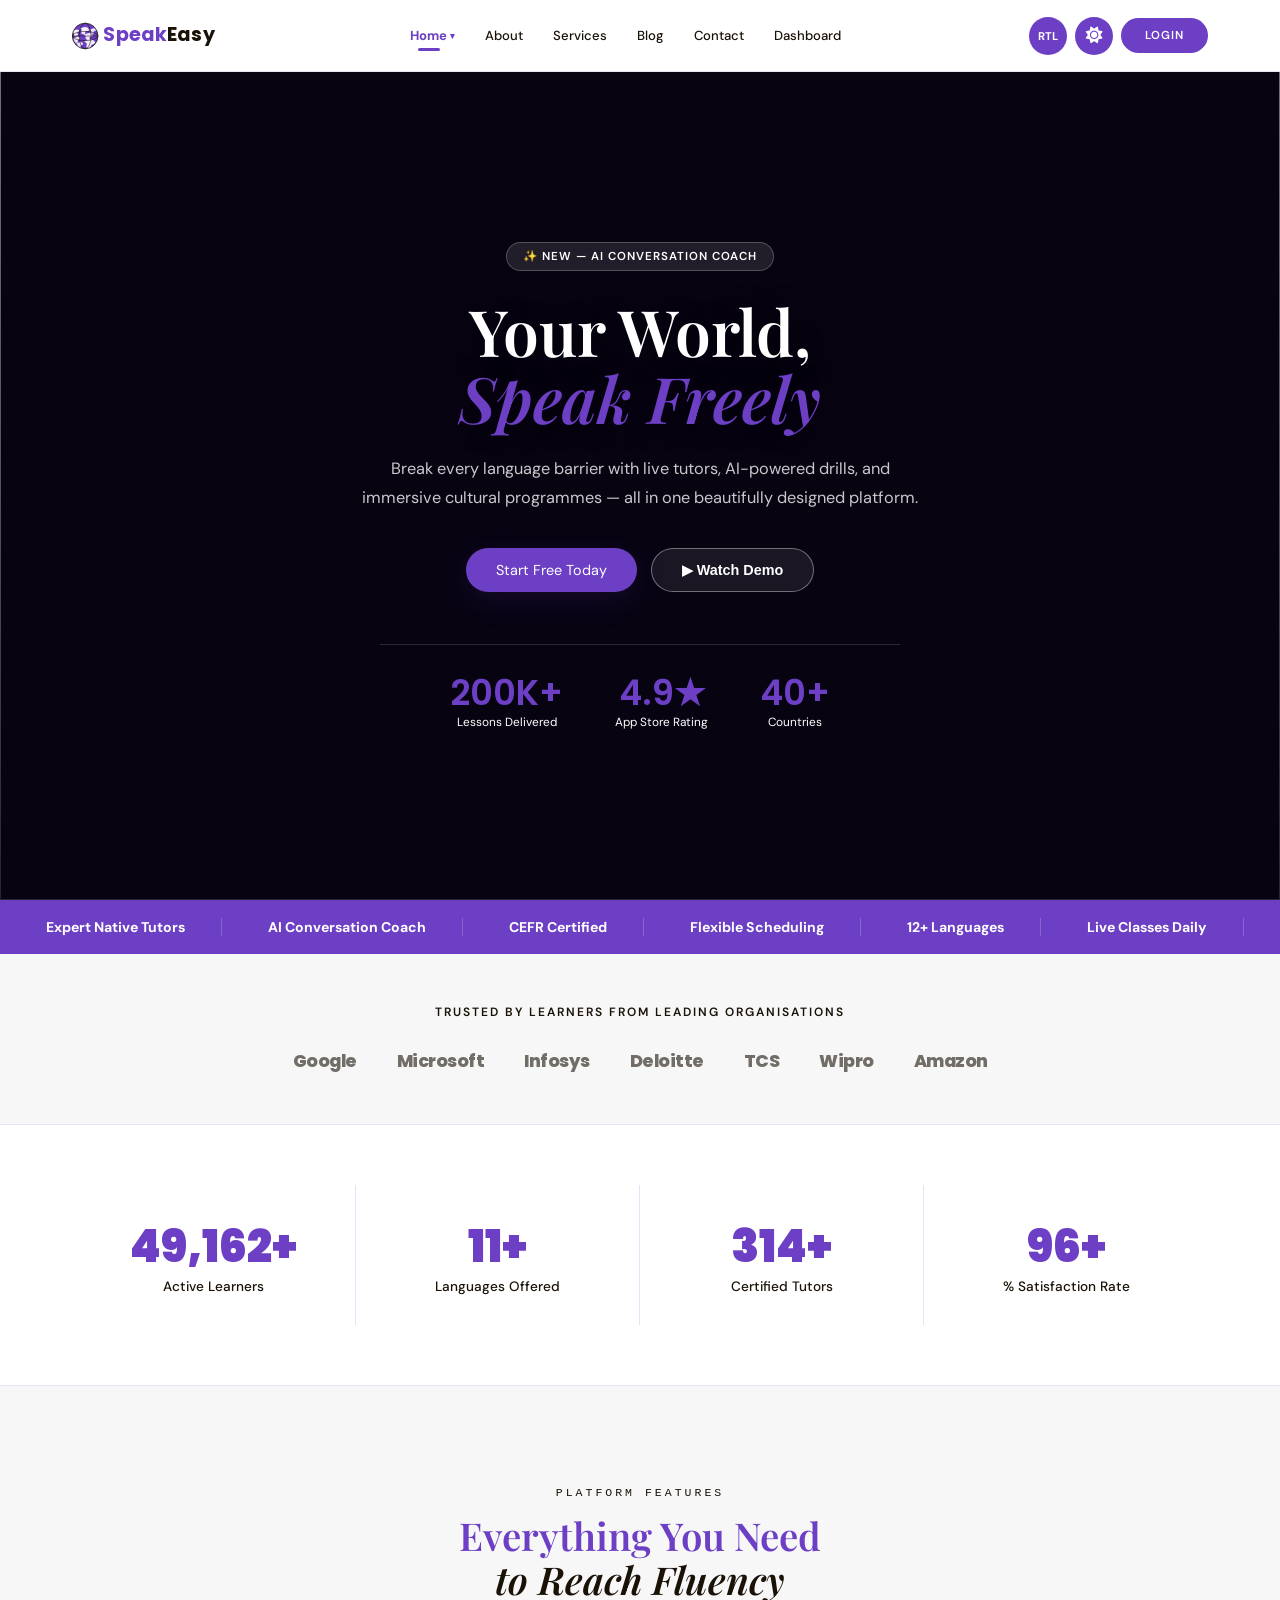
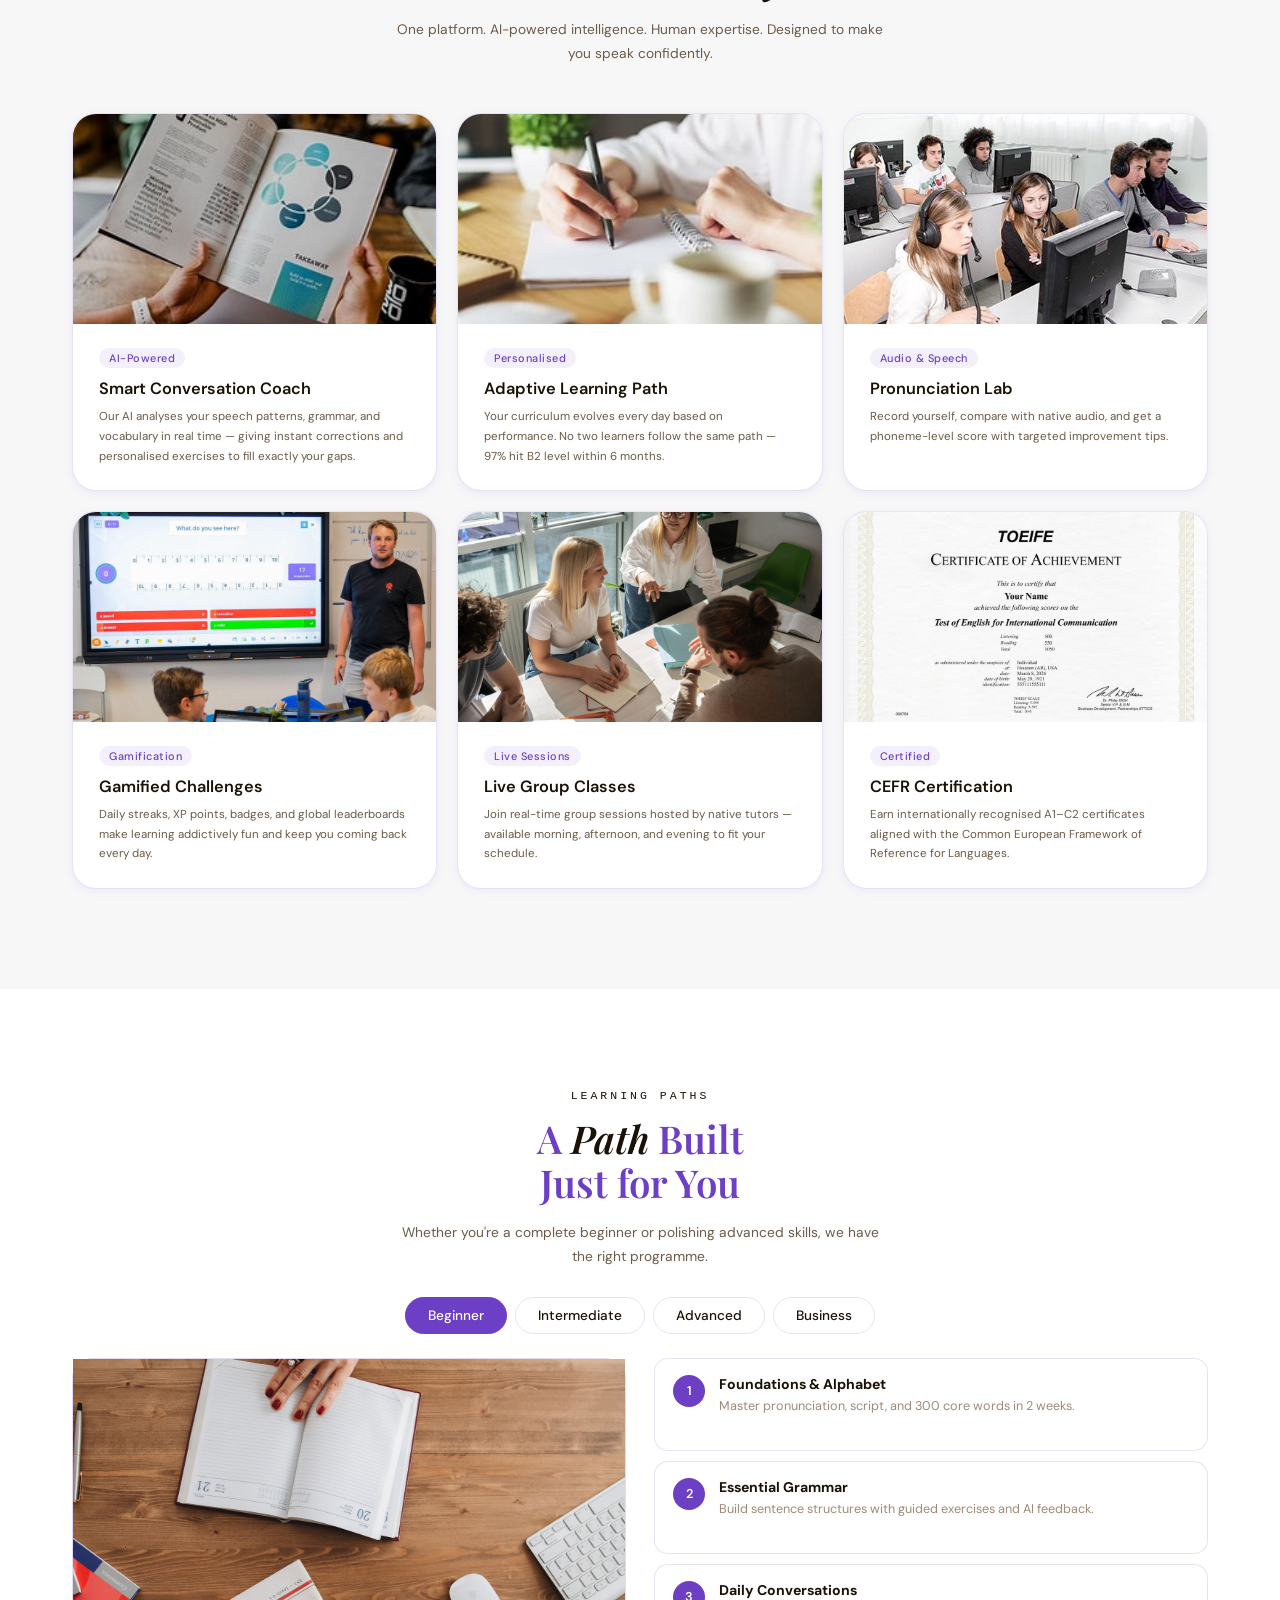
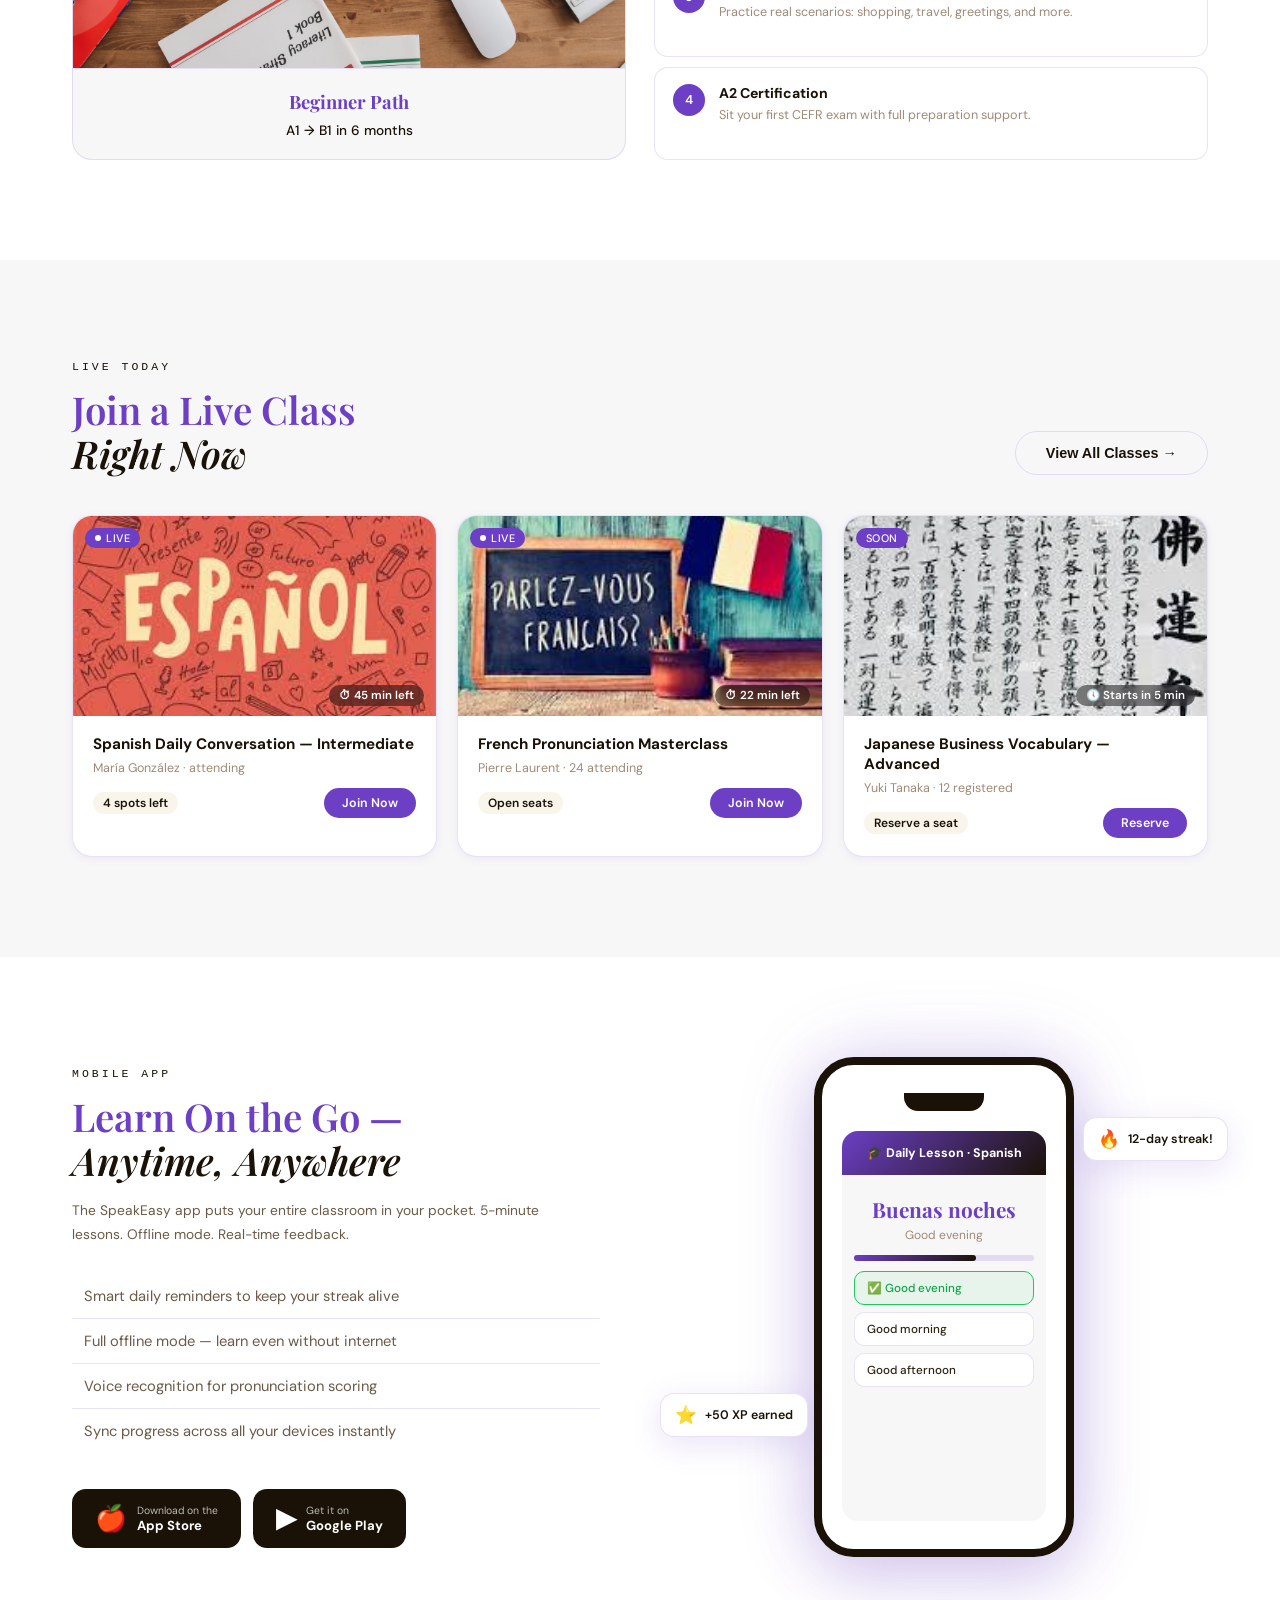
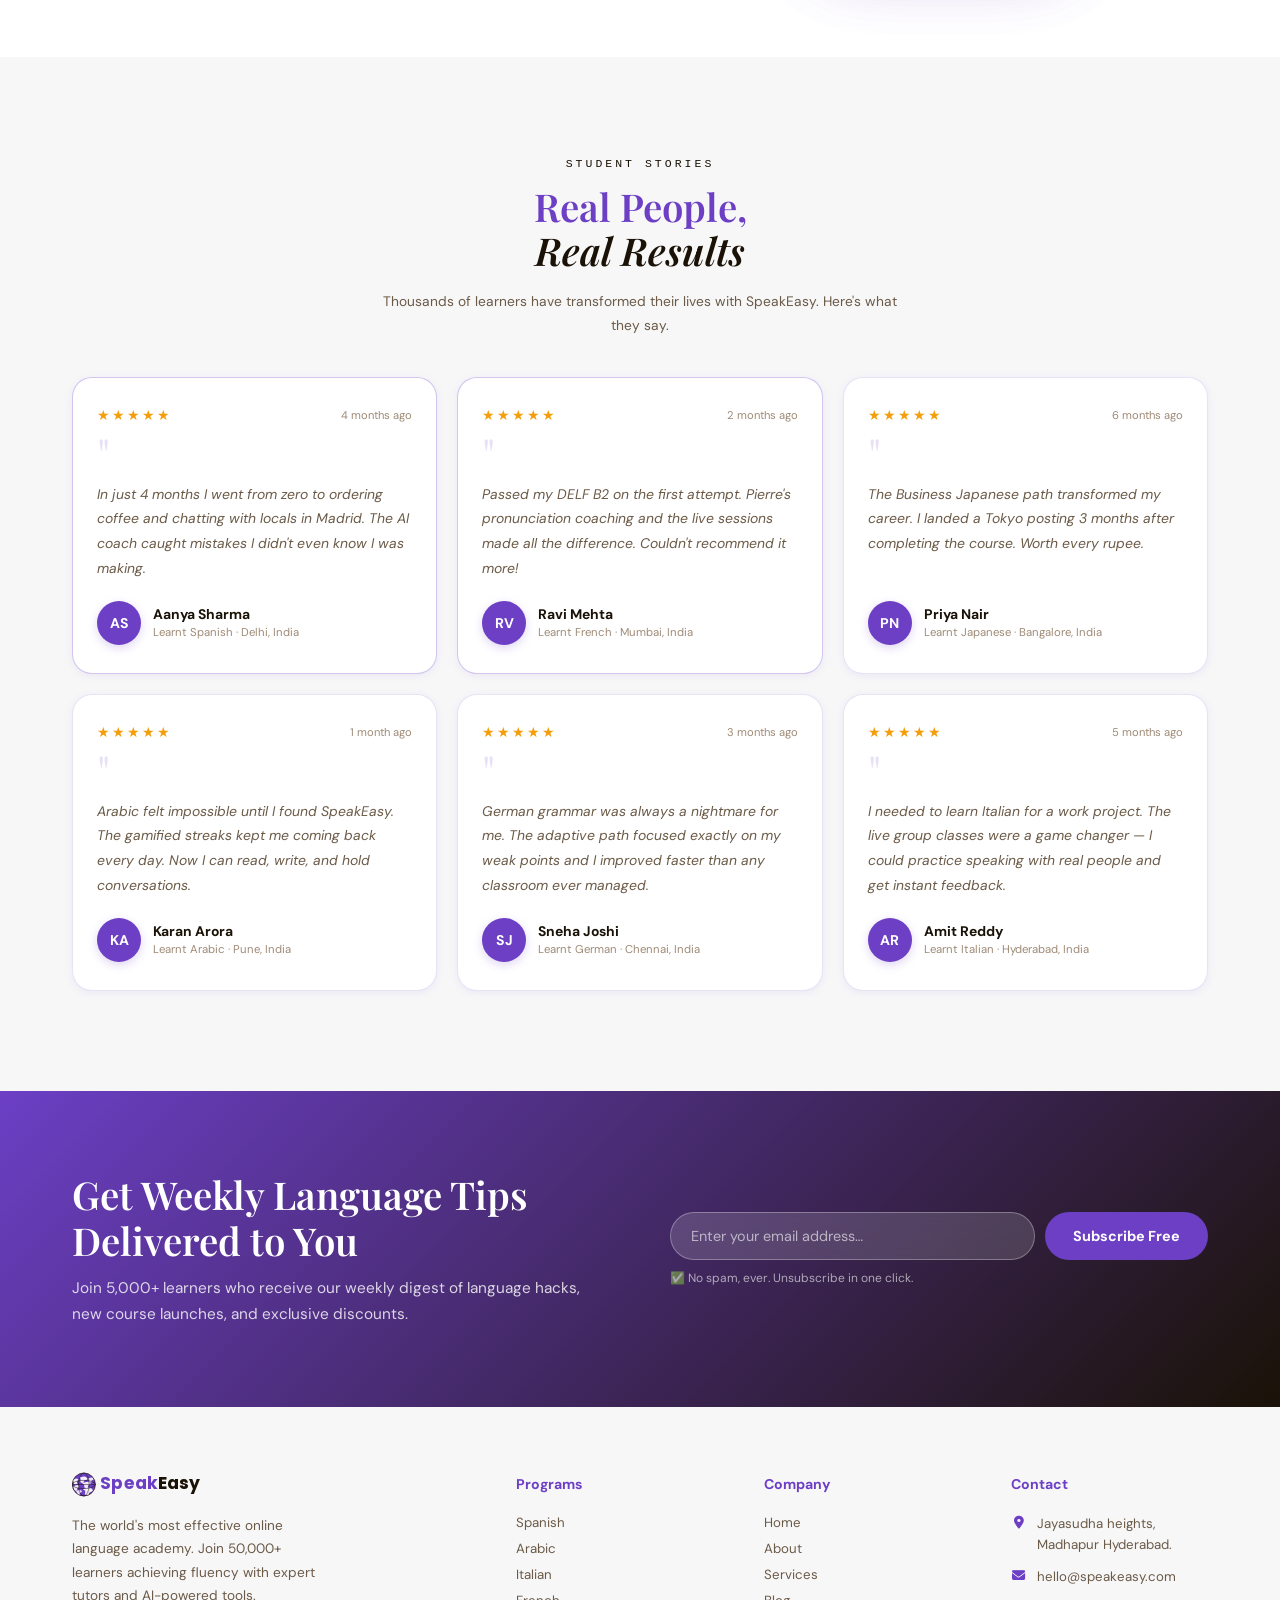
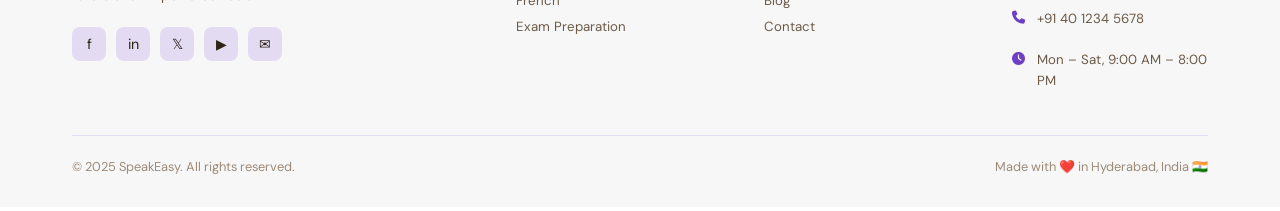
==== commit fbcfa898: "initial commit" ====
--- a/index.html
+++ b/index.html
@@ -479,7 +479,25 @@
     </div>
     <div class="footer-col"><h5>Programs</h5><a href="section-details.html">Spanish</a><a href="section-details1.html">Arabic</a><a href="section-details2.html">Italian</a><a href="service-details4.html">French</a><a href="section-details3.html">Exam Preparation</a></div>
     <div class="footer-col"><h5>Company</h5><a href="index.html">Home</a><a href="about.html">About</a><a href="services.html">Services</a><a href="blog.html">Blog</a><a href="contact.html">Contact</a></div>
-    <div class="footer-col"><h5>Support</h5><a href="#">Help Center</a><a href="#">Privacy Policy</a><a href="#">Terms of Service</a><a href="#">Refund Policy</a></div>
+    <div class="footer-col footer-contact">
+      <h5>Contact</h5>
+      <div class="footer-contact-item">
+        <i class="fa-solid fa-location-dot"></i>
+        <span>Jayasudha heights, Madhapur Hyderabad.</span>
+      </div>
+      <div class="footer-contact-item">
+        <i class="fa-solid fa-envelope"></i>
+        <a href="mailto:hello@speakeasy.com">hello@speakeasy.com</a>
+      </div>
+      <div class="footer-contact-item">
+        <i class="fa-solid fa-phone"></i>
+        <a href="tel:+914012345678">+91 40 1234 5678</a>
+      </div>
+      <div class="footer-contact-item">
+        <i class="fa-solid fa-clock"></i>
+        <span>Mon – Sat, 9:00 AM – 8:00 PM</span>
+      </div>
+    </div>
   </div>
   <div class="footer-bottom">
     <span>© 2025 SpeakEasy. All rights reserved.</span>
--- a/css/index.css
+++ b/css/index.css
@@ -44,6 +44,12 @@
   --shadow-lg:   0 20px 60px rgba(0,0,0,0.55);
 }
 
+/* ── Breakpoint scale used consistently across this file ──
+   mobile:   max-width: 639px
+   tablet:   min-width: 640px  and max-width: 1023px
+   laptop:   min-width: 1024px and max-width: 1279px
+   desktop:  min-width: 1280px
+*/
 @media (min-width:1024px) and (max-width:1279px) {
   :root { --side-pad:40px; --section-v:90px; --card-gap:18px; }
 }
@@ -92,9 +98,6 @@
 }
 body.dark nav { background:rgba(19,21,42,0.95); }
 
-/* ── Logo (inline SVG, small globe icon + large legible wordmark) ──
-   Sits as a flex sibling alongside .nav-links and .nav-icons inside <nav>,
-   so align-items:center on nav keeps all three vertically centred together. */
 .logo {
   display: flex;
   align-items: center;
@@ -105,14 +108,20 @@
   height: 30px;
   width: auto;
   display: block;
+  direction: ltr;
+  unicode-bidi: bidi-override;
 }
 .logo span { color:var(--secondary); }
 
-/* Easy text defaults to ink in light mode, switches to white in dark mode */
+body[dir="rtl"] .logo svg,
+body[dir="rtl"] .logo svg text {
+  direction: ltr;
+  unicode-bidi: bidi-override;
+}
+
 .logo-easy-text { fill: var(--ink); transition: fill .4s; }
 body.dark .logo-easy-text { fill: #ffffff; }
 
-/* Footer brand logo height override (alignment handled in the footer section below) */
 .footer-brand .logo svg { height: 27px; }
 
 @media (max-width:639px) {
@@ -134,7 +143,6 @@
 .nav-link-text { position:relative; display:inline-block; line-height:1.3; }
 .dropdown-caret { font-size:0.7em; line-height:1; position:relative; top:1px; }
 
-/* ── Active nav state — underline centred under the word itself ── */
 .nav-links > li > a.active,
 .nav-links > .dropdown.active > a {
   color: var(--primary);
@@ -150,7 +158,7 @@
   height: 2.5px;
   margin-top: 4px;
   border-radius: 2px;
-  background: var(--gradient);
+  background: var(--primary);
   transform: translateX(-50%);
 }
 .nav-links > li > a.active:hover,
@@ -159,9 +167,8 @@
   color: var(--primary);
 }
 .nav-links > li > a.active:hover .nav-link-text::after,
-.nav-links > .dropdown.active > a:hover .nav-link-text::after { background: var(--gradient); }
-
-/* Active item inside an open dropdown menu */
+.nav-links > .dropdown.active > a:hover .nav-link-text::after { background: var(--primary); }
+
 .dropdown-menu a.active {
   color: var(--primary);
   font-weight: 700;
@@ -178,12 +185,19 @@
 }
 .dropdown-menu a { display:block; padding:10px 18px; font-size:0.83rem; color:var(--text-light); transition:.2s; }
 .dropdown-menu a:hover { background:var(--primary); color:#fff; }
-.dropdown:hover .dropdown-menu { opacity:1; visibility:visible; transform:translateY(0); }
+
+/* Desktop (hover): pure-CSS reveal via :hover.
+   Desktop (click): the dropdown trigger is a real <a href>, so JS calls
+   preventDefault() on click and toggles this same .open class instead of
+   navigating away — this rule is what makes that click-toggle actually
+   visible at >=1024px, where the mobile-menu .open styling below doesn't
+   apply (it's scoped to max-width:1023px for the hamburger-driven layout). */
+.dropdown:hover .dropdown-menu,
+.dropdown.open .dropdown-menu { opacity:1; visibility:visible; transform:translateY(0); }
 
 .mobile-only-item { display:none !important; }
 .nav-icons { display:flex; align-items:center; gap:8px; flex-shrink:0; }
 
-/* theme + rtl toggles — same circular shape/behaviour as dashboard.html */
 .theme-toggle {
   width:38px; height:38px; min-width:38px; border-radius:50%;
   border:1.5px solid var(--border); background:var(--primary); color:#fff;
@@ -194,14 +208,23 @@
 .theme-toggle:hover { background:var(--gradient); }
 
 .rtl-toggle {
-  width:38px; height:38px; min-width:35px; border-radius:50%;
+  width:38px; height:38px; min-width:38px; border-radius:50%;
   border:1.5px solid var(--border-a); background:var(--primary); color:#fff;
   font-family:'DM Sans',sans-serif; font-size:0.7rem; font-weight:700; cursor:pointer;
   display:flex; align-items:center; justify-content:center;
-  transition:background .2s; padding:0;
+  transition:background .2s, transform .2s; padding:0;
 }
 .rtl-toggle:hover { background:var(--gradient); }
-body[dir="rtl"] .rtl-toggle { background:var(--gradient); }
+
+body[dir="rtl"] .rtl-toggle {
+  background: var(--gradient);
+  transform: scaleX(-1);
+}
+body[dir="rtl"] .rtl-toggle span,
+body[dir="rtl"] .rtl-toggle #rtlLabel {
+  display: inline-block;
+  transform: scaleX(-1);
+}
 
 .login-btn {
   display:inline-flex; align-items:center; justify-content:center;
@@ -284,11 +307,10 @@
   .nav-links.open > li > a:hover,
   .nav-links.open > li.dropdown > a:hover { background:var(--primary); color:#fff !important; }
 
-  /* Active state — mobile menu uses a left accent bar instead of underline */
   .nav-links.open > li > a.active,
   .nav-links.open > li.dropdown.active > a {
     color: var(--primary) !important;
-    font-weight: 700;
+    font-weight: 600;
     background: var(--accent-soft);
   }
   .nav-links.open > li > a.active::before,
@@ -305,7 +327,7 @@
   }
   .nav-links.open .dropdown-menu a.active {
     color: var(--primary) !important;
-    font-weight: 700;
+    font-weight: 600;
   }
 
   .nav-links.open .dropdown-menu {
@@ -323,7 +345,8 @@
   .nav-links.open .mobile-only-item:first-of-type { margin-top:10px; padding-top:10px; border-top:1px solid var(--border); }
 }
 
-
+body[dir="rtl"] nav .nav-icons { flex-direction: row-reverse; margin-left:0; margin-right:0; }
+body[dir="rtl"] .hamburger { align-items: flex-end; }
 
 
 
@@ -509,6 +532,10 @@
   color: var(--ink); opacity: .6; letter-spacing: -0.5px; transition: all .3s; cursor: pointer;
 }
 .partner-logo:hover { opacity: 1; color: var(--primary); }
+@media (min-width:640px) and (max-width:1023px) {
+  .partners-section { padding: 42px 24px; }
+  .partners-logos   { gap: 24px; }
+}
 @media (max-width:639px) {
   .partners-section { padding: 36px 16px; }
   .partners-logos   { gap: 16px; }
@@ -1119,27 +1146,74 @@
   font-size: 0.8rem; color: var(--gray); flex-wrap: wrap; gap: 10px;
 }
 
+/* ── Footer Contact column — address / email / phone / hours with icons ──
+   Reuses the same font-size and color rhythm as .footer-col a so it sits
+   visually consistent with the Programs/Company columns beside it. */
+.footer-contact-item {
+  display: flex;
+  align-items: flex-start;
+  gap: 10px;
+  font-size: 0.83rem;
+  color: var(--text-light);
+  line-height: 1.55;
+  margin-bottom: 12px;
+  text-align: left;
+}
+.footer-contact-item:last-child { margin-bottom: 0; }
+.footer-contact-item i {
+  width: 16px;
+  flex-shrink: 0;
+  margin-top: 2px;
+  font-size: 0.82rem;
+  color: var(--primary);
+  text-align: center;
+}
+.footer-contact-item a { color: var(--text-light); transition: color .2s; }
+.footer-contact-item a:hover { color: var(--primary); }
+
+/* ── Laptop: 1024px – 1279px ── */
 @media (min-width:1024px) and (max-width:1279px) {
   footer { padding: 56px 40px 28px; }
   .footer-grid { gap: 36px; }
   .footer-desc { max-width: 220px; }
 }
+
+/* ── Tablet: 640px – 1023px — centered footer ── */
 @media (min-width:640px) and (max-width:1023px) {
-  footer { padding: 52px 24px 24px; }
-  .footer-grid { grid-template-columns: 1fr 1fr 1fr; gap: 28px; margin-bottom: 36px; }
-  .footer-brand { grid-column: 1 / -1; }
-  .footer-desc  { max-width: 100%; }
-  .footer-bottom { flex-direction: column; gap: 10px; text-align: center; }
-}
+  footer { padding: 52px 24px 24px; text-align: center; }
+  .footer-grid {
+    grid-template-columns: 1fr 1fr 1fr;
+    gap: 28px; margin-bottom: 36px;
+    justify-items: center; text-align: center;
+  }
+  .footer-brand { grid-column: 1 / -1; display: flex; flex-direction: column; align-items: center; }
+  .footer-brand .logo { justify-content: center; }
+  .footer-desc  { max-width: 420px; margin: 0 auto; text-align: center; }
+  .social-links { justify-content: center; }
+  .footer-col   { display: flex; flex-direction: column; align-items: center; }
+  .footer-col h5 { justify-content: center; }
+  .footer-contact-item { justify-content: center; }
+  .footer-bottom { flex-direction: column; gap: 10px; text-align: center; justify-content: center; }
+}
+
+/* ── Mobile: < 640px — centered footer ── */
 @media (max-width:639px) {
-  footer { padding: 40px 16px 18px; }
-  .footer-grid { grid-template-columns: 1fr; gap: 24px; margin-bottom: 32px; }
-  .footer-desc  { max-width: 100%; }
-  .footer-col h5 { margin-bottom: 12px; }
-  .footer-col a  { font-size: .79rem; }
+  footer { padding: 40px 16px 18px; text-align: center; }
+  .footer-grid {
+    grid-template-columns: 1fr;
+    gap: 24px; margin-bottom: 32px;
+    justify-items: center; text-align: center;
+  }
+  .footer-brand { display: flex; flex-direction: column; align-items: center; }
+  .footer-brand .logo { justify-content: center; }
+  .footer-desc  { max-width: 100%; margin: 0 auto; text-align: center; }
+  .footer-col   { display: flex; flex-direction: column; align-items: center; }
+  .footer-col h5 { margin-bottom: 12px; justify-content: center; }
+  .footer-col a  { font-size: .79rem; text-align: center; }
+  .footer-contact-item { justify-content: center; font-size: .79rem; max-width: 280px; }
   .social-links  { justify-content: center; gap: 8px; }
   .social-btn    { width: 30px; height: 30px; }
-  .footer-bottom { flex-direction: column; gap: 10px; text-align: center; font-size: .74rem; padding-top: 16px; }
+  .footer-bottom { flex-direction: column; gap: 10px; text-align: center; justify-content: center; font-size: .74rem; padding-top: 16px; }
 }
 
 
@@ -1148,5 +1222,4 @@
 ═══════════════════════════════════════════════════════ */
 body[dir="rtl"]                { direction: rtl; }
 body[dir="rtl"] .footer-grid  { direction: rtl; }
-body[dir="rtl"] .path-step:hover { transform: translateX(-6px); }
-body[dir="rtl"] nav .nav-icons { margin-left: 0; margin-right: 0; }+body[dir="rtl"] .path-step:hover { transform: translateX(-6px); }
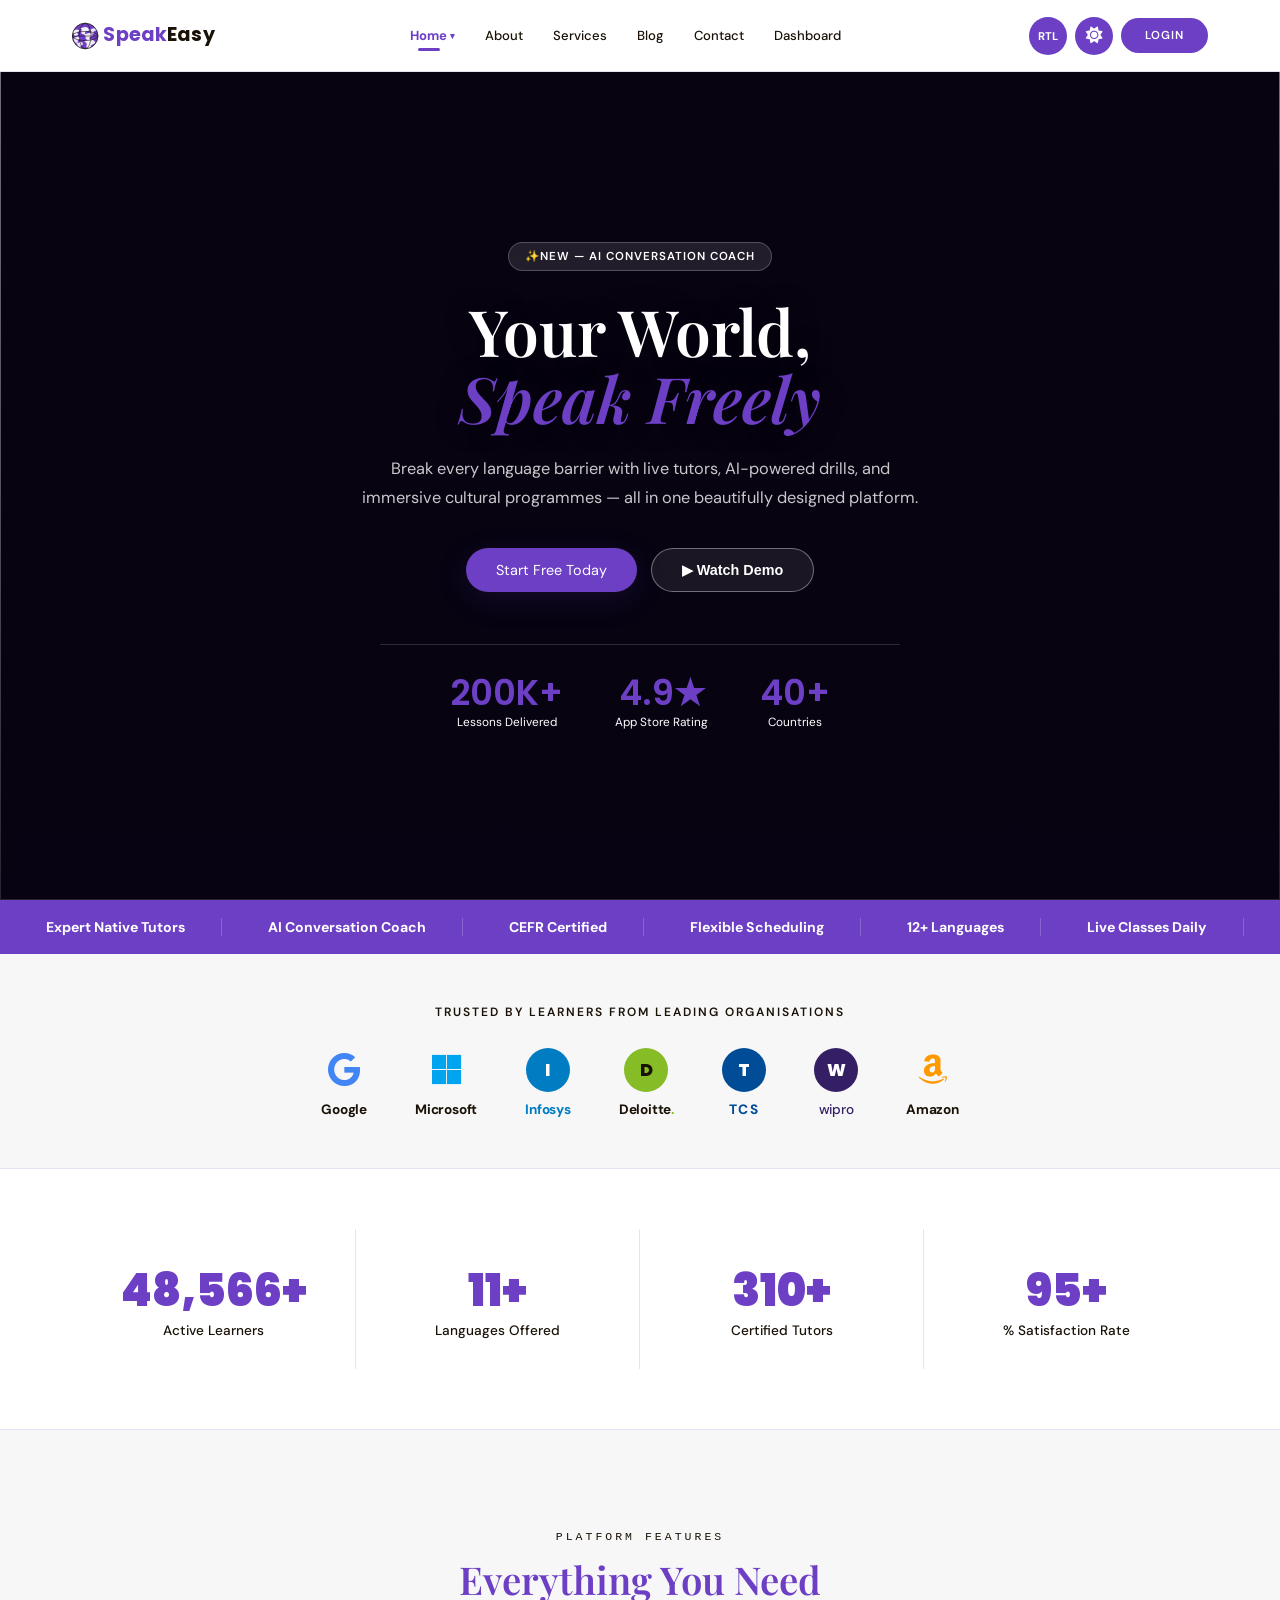
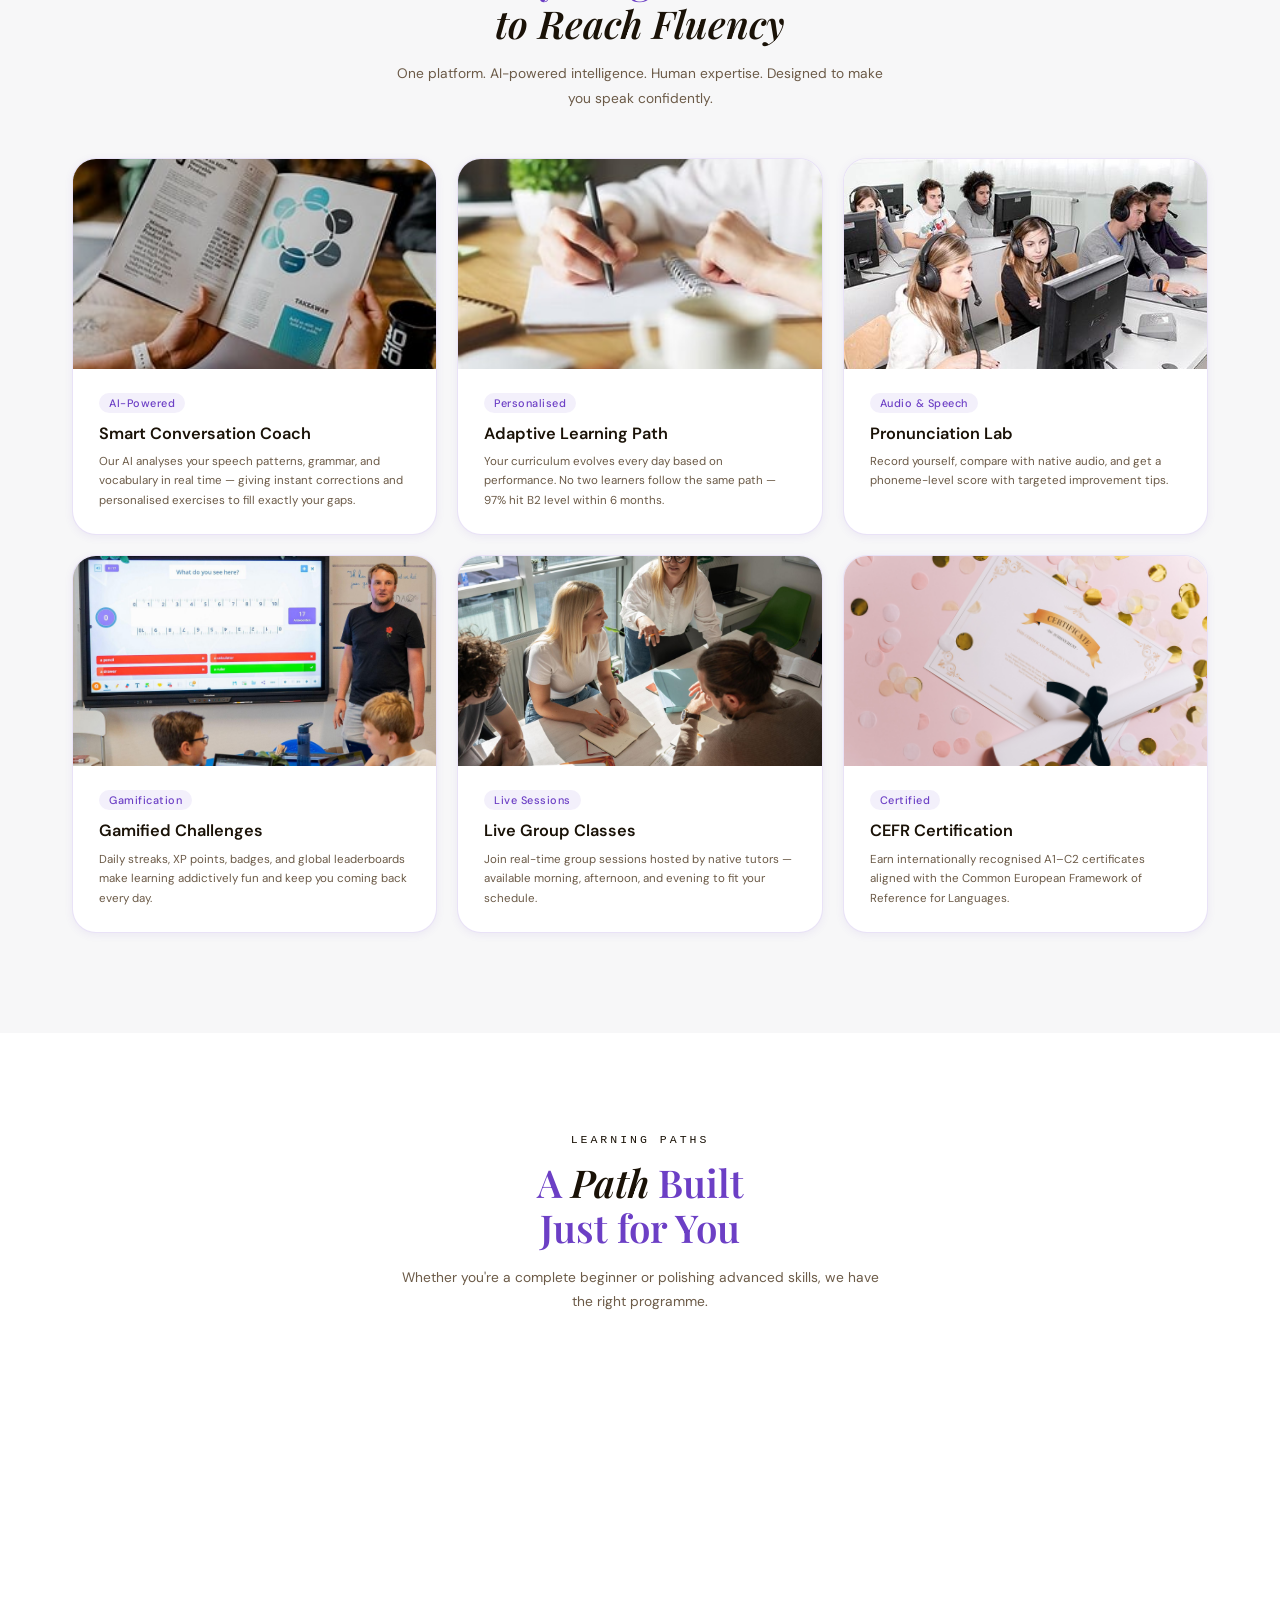
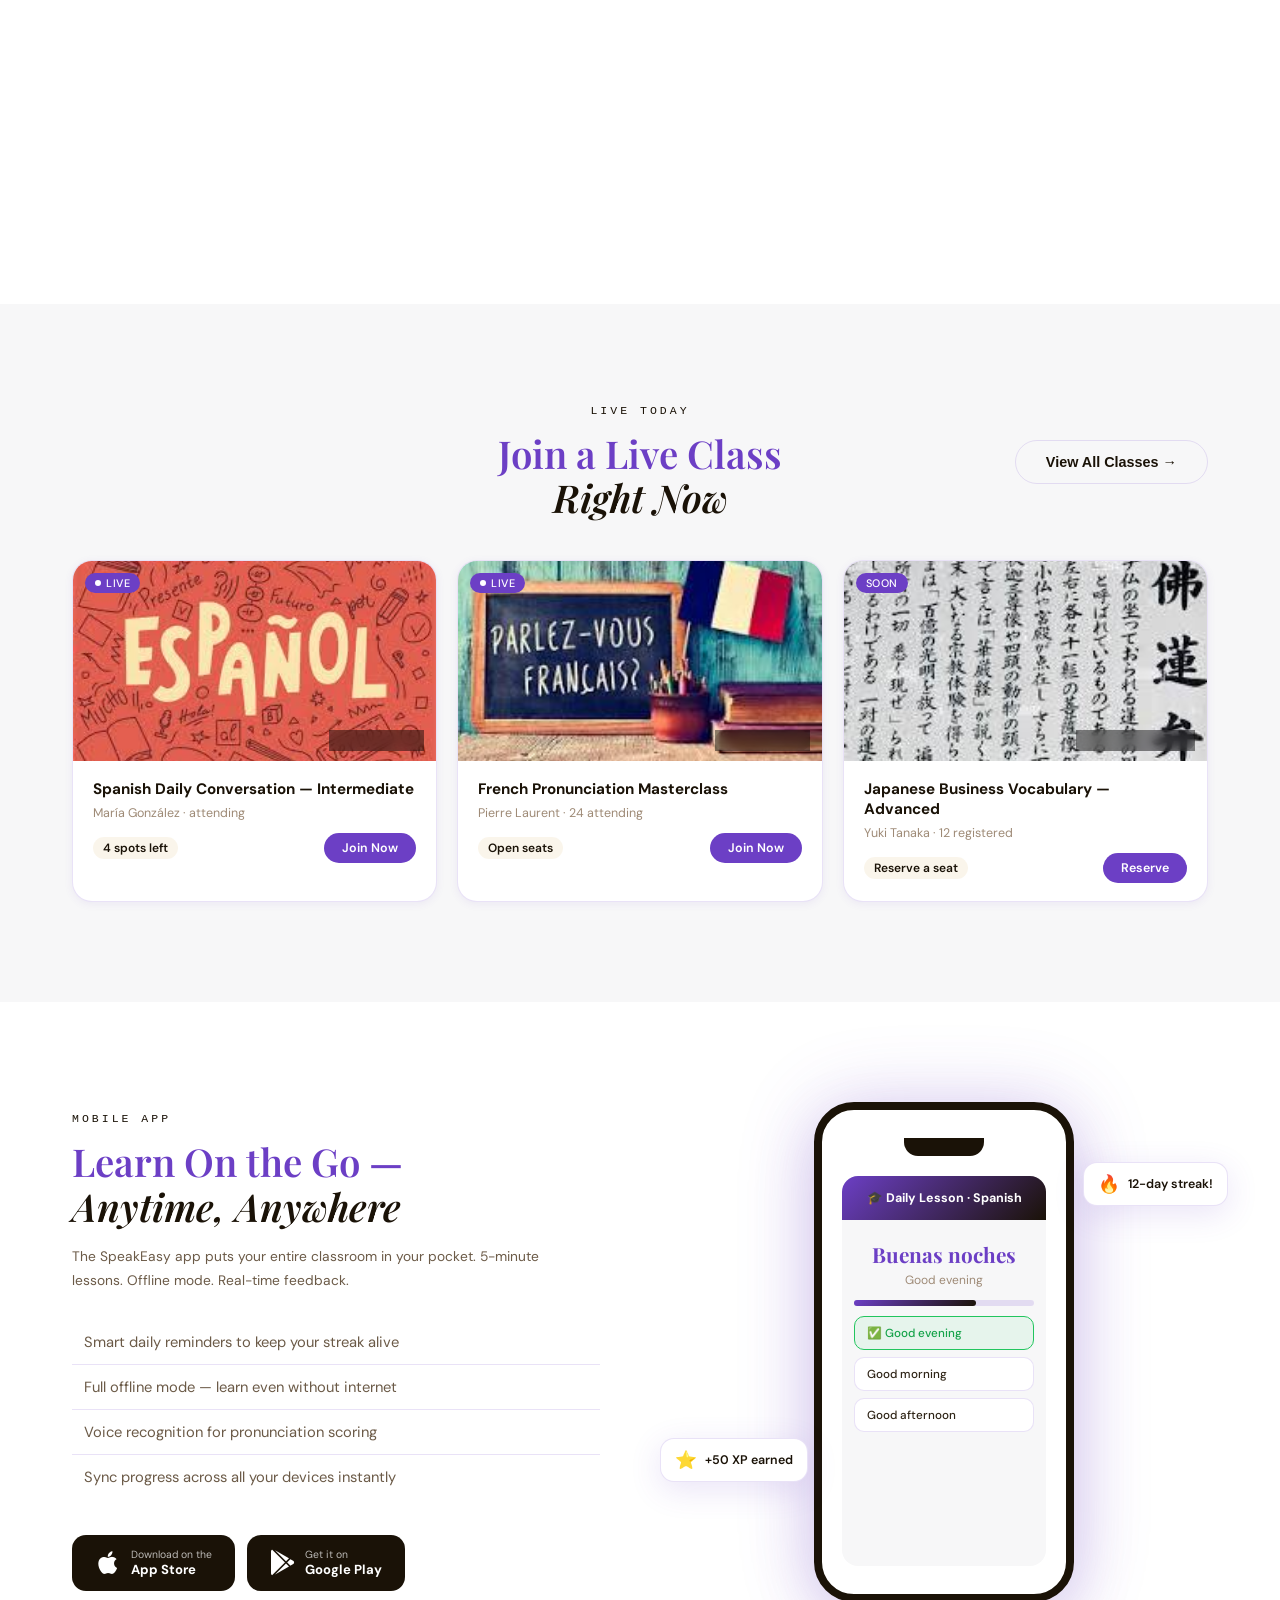
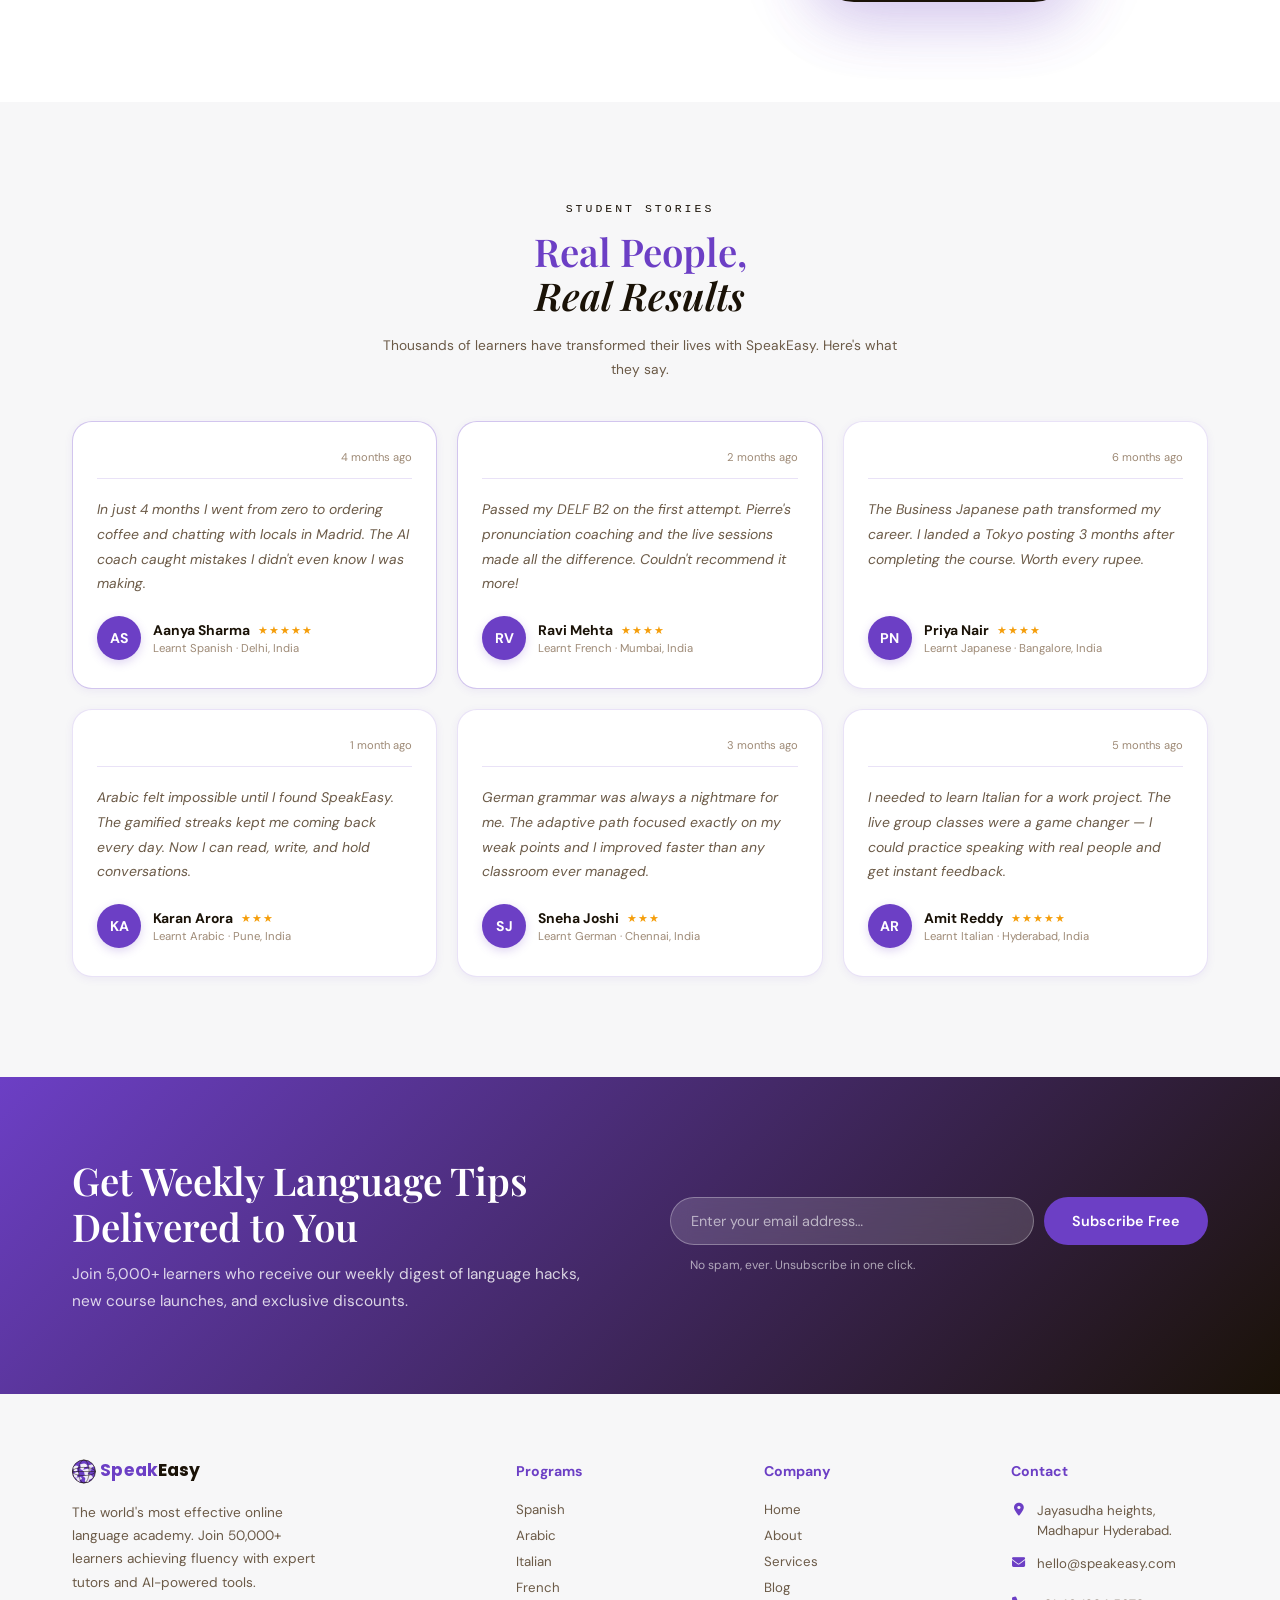
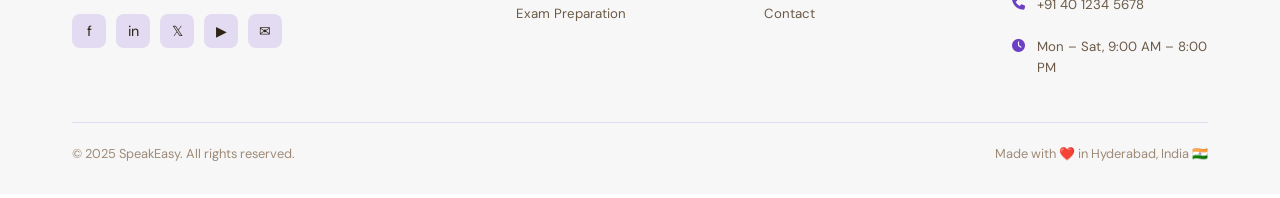
==== commit 7a45930e: "initial commit" ====
--- a/index.html
+++ b/index.html
@@ -72,7 +72,7 @@
     <img src="Images/hero-bg.jpg" alt="" loading="eager"/>
   </div>
   <div class="h2-left">
-    <div class="h2-badge">✨ New — AI Conversation Coach</div>
+    <div class="h2-badge">✨New — AI Conversation Coach</div>
     <h1 class="h2-title">
       Your World,<br>
       <span class="word-rotate" id="wordRotate">Every Language</span>
@@ -117,13 +117,13 @@
 <div class="partners-section reveal">
   <div class="partners-label">Trusted by learners from leading organisations</div>
   <div class="partners-logos">
-    <div class="partner-logo">Google</div>
-    <div class="partner-logo">Microsoft</div>
-    <div class="partner-logo">Infosys</div>
-    <div class="partner-logo">Deloitte</div>
-    <div class="partner-logo">TCS</div>
-    <div class="partner-logo">Wipro</div>
-    <div class="partner-logo">Amazon</div>
+    <div class="partner-logo"><i class="fa-brands fa-google partner-icon"></i><span class="partner-name">Google</span></div>
+    <div class="partner-logo"><i class="fa-brands fa-microsoft partner-icon"></i><span class="partner-name">Microsoft</span></div>
+    <div class="partner-logo brand-infosys"><span class="partner-mono">I</span><span class="partner-name">Infosys</span></div>
+    <div class="partner-logo brand-deloitte"><span class="partner-mono">D</span><span class="partner-name">Deloitte</span></div>
+    <div class="partner-logo brand-tcs"><span class="partner-mono">T</span><span class="partner-name">TCS</span></div>
+    <div class="partner-logo brand-wipro"><span class="partner-mono">W</span><span class="partner-name">Wipro</span></div>
+    <div class="partner-logo"><i class="fa-brands fa-amazon partner-icon"></i><span class="partner-name">Amazon</span></div>
   </div>
 </div>
 
@@ -200,7 +200,7 @@
 
     <div class="bento-card has-img reveal">
       <div class="bc-img-wrap">
-        <img src="Images/image 6.jpg" alt="CEFR Certification" loading="lazy"/>
+        <img src="Images/image 7.jpg" alt="CEFR Certification" loading="lazy"/>
       </div>
       <div class="bc-body">
         <div class="bento-tag">Certified</div>
@@ -262,11 +262,14 @@
 
 <section class="section section-alt" id="live">
   <div class="live-header">
-    <div>
-      <div class="section-label">Live Today</div>
-      <h2 class="section-title" style="margin-bottom:0;">Join a Live Class<br><em style="color:var(--secondary);">Right Now</em></h2>
-    </div>
-    <button class="btn-outline">View All Classes →</button>
+    <div class="live-header-spacer" aria-hidden="true"></div>
+    <div class="live-header-center">
+      <div class="section-label center-label">Live Today</div>
+      <h2 class="section-title center-title" style="margin-bottom:0;">Join a Live Class<br><em style="color:var(--secondary);">Right Now</em></h2>
+    </div>
+    <div class="live-header-right">
+      <button class="btn-outline">View All Classes →</button>
+    </div>
   </div>
   <div class="live-grid">
     <div class="live-card reveal">
@@ -322,8 +325,8 @@
       <li><span class="af-icon"></span> Sync progress across all your devices instantly</li>
     </ul>
     <div class="app-btns">
-      <div class="app-btn"><span class="app-btn-icon">🍎</span><div class="app-btn-text"><small>Download on the</small><strong>App Store</strong></div></div>
-      <div class="app-btn"><span class="app-btn-icon">▶</span><div class="app-btn-text"><small>Get it on</small><strong>Google Play</strong></div></div>
+      <div class="app-btn"><i class="fa-brands fa-apple app-btn-icon"></i><div class="app-btn-text"><small>Download on the</small><strong>App Store</strong></div></div>
+      <div class="app-btn"><i class="fa-brands fa-google-play app-btn-icon"></i><div class="app-btn-text"><small>Get it on</small><strong>Google Play</strong></div></div>
     </div>
   </div>
   <div class="app-right reveal-right">
@@ -360,62 +363,74 @@
     <div class="testi2-track">
 
       <div class="testi2-card">
-        <div class="testi2-top-row"><div class="t2-stars">★★★★★</div><span class="t2-time">4 months ago</span></div>
-        <div class="testi2-quote">"</div>
+        <div class="testi2-top-row"><span class="t2-time">4 months ago</span></div>
         <p class="testi2-text">In just 4 months I went from zero to ordering coffee and chatting with locals in Madrid. The AI coach caught mistakes I didn't even know I was making.</p>
         <div class="testi2-author">
           <div class="t2-av-wrap"><div class="t2-av">AS</div><span class="t2-flag"></span></div>
-          <div><div class="t2-name">Aanya Sharma</div><div class="t2-lang">Learnt Spanish · Delhi, India</div></div>
+          <div>
+            <div class="t2-name-row"><span class="t2-name">Aanya Sharma</span><span class="t2-stars">★★★★★</span></div>
+            <div class="t2-lang">Learnt Spanish · Delhi, India</div>
+          </div>
         </div>
       </div>
 
       <div class="testi2-card">
-        <div class="testi2-top-row"><div class="t2-stars">★★★★★</div><span class="t2-time">2 months ago</span></div>
-        <div class="testi2-quote">"</div>
+        <div class="testi2-top-row"><span class="t2-time">2 months ago</span></div>
         <p class="testi2-text">Passed my DELF B2 on the first attempt. Pierre's pronunciation coaching and the live sessions made all the difference. Couldn't recommend it more!</p>
         <div class="testi2-author">
           <div class="t2-av-wrap"><div class="t2-av">RV</div><span class="t2-flag"></span></div>
-          <div><div class="t2-name">Ravi Mehta</div><div class="t2-lang">Learnt French · Mumbai, India</div></div>
+          <div>
+            <div class="t2-name-row"><span class="t2-name">Ravi Mehta</span><span class="t2-stars">★★★★</span></div>
+            <div class="t2-lang">Learnt French · Mumbai, India</div>
+          </div>
         </div>
       </div>
 
       <div class="testi2-card">
-        <div class="testi2-top-row"><div class="t2-stars">★★★★★</div><span class="t2-time">6 months ago</span></div>
-        <div class="testi2-quote">"</div>
+        <div class="testi2-top-row"><span class="t2-time">6 months ago</span></div>
         <p class="testi2-text">The Business Japanese path transformed my career. I landed a Tokyo posting 3 months after completing the course. Worth every rupee.</p>
         <div class="testi2-author">
           <div class="t2-av-wrap"><div class="t2-av">PN</div><span class="t2-flag"></span></div>
-          <div><div class="t2-name">Priya Nair</div><div class="t2-lang">Learnt Japanese · Bangalore, India</div></div>
+          <div>
+            <div class="t2-name-row"><span class="t2-name">Priya Nair</span><span class="t2-stars">★★★★</span></div>
+            <div class="t2-lang">Learnt Japanese · Bangalore, India</div>
+          </div>
         </div>
       </div>
 
       <div class="testi2-card">
-        <div class="testi2-top-row"><div class="t2-stars">★★★★★</div><span class="t2-time">1 month ago</span></div>
-        <div class="testi2-quote">"</div>
+        <div class="testi2-top-row"><span class="t2-time">1 month ago</span></div>
         <p class="testi2-text">Arabic felt impossible until I found SpeakEasy. The gamified streaks kept me coming back every day. Now I can read, write, and hold conversations.</p>
         <div class="testi2-author">
           <div class="t2-av-wrap"><div class="t2-av">KA</div><span class="t2-flag"></span></div>
-          <div><div class="t2-name">Karan Arora</div><div class="t2-lang">Learnt Arabic · Pune, India</div></div>
+          <div>
+            <div class="t2-name-row"><span class="t2-name">Karan Arora</span><span class="t2-stars">★★★</span></div>
+            <div class="t2-lang">Learnt Arabic · Pune, India</div>
+          </div>
         </div>
       </div>
 
       <div class="testi2-card">
-        <div class="testi2-top-row"><div class="t2-stars">★★★★★</div><span class="t2-time">3 months ago</span></div>
-        <div class="testi2-quote">"</div>
+        <div class="testi2-top-row"><span class="t2-time">3 months ago</span></div>
         <p class="testi2-text">German grammar was always a nightmare for me. The adaptive path focused exactly on my weak points and I improved faster than any classroom ever managed.</p>
         <div class="testi2-author">
           <div class="t2-av-wrap"><div class="t2-av">SJ</div><span class="t2-flag"></span></div>
-          <div><div class="t2-name">Sneha Joshi</div><div class="t2-lang">Learnt German · Chennai, India</div></div>
+          <div>
+            <div class="t2-name-row"><span class="t2-name">Sneha Joshi</span><span class="t2-stars">★★★</span></div>
+            <div class="t2-lang">Learnt German · Chennai, India</div>
+          </div>
         </div>
       </div>
 
       <div class="testi2-card">
-        <div class="testi2-top-row"><div class="t2-stars">★★★★★</div><span class="t2-time">5 months ago</span></div>
-        <div class="testi2-quote">"</div>
+        <div class="testi2-top-row"><span class="t2-time">5 months ago</span></div>
         <p class="testi2-text">I needed to learn Italian for a work project. The live group classes were a game changer — I could practice speaking with real people and get instant feedback.</p>
         <div class="testi2-author">
           <div class="t2-av-wrap"><div class="t2-av">AR</div><span class="t2-flag"></span></div>
-          <div><div class="t2-name">Amit Reddy</div><div class="t2-lang">Learnt Italian · Hyderabad, India</div></div>
+          <div>
+            <div class="t2-name-row"><span class="t2-name">Amit Reddy</span><span class="t2-stars">★★★★★</span></div>
+            <div class="t2-lang">Learnt Italian · Hyderabad, India</div>
+          </div>
         </div>
       </div>
 
@@ -434,7 +449,7 @@
       <input class="nl-input" type="email" placeholder="Enter your email address…"/>
       <button class="nl-btn">Subscribe Free</button>
     </div>
-    <p class="nl-note">✅ No spam, ever. Unsubscribe in one click.</p>
+    <p class="nl-note">No spam, ever. Unsubscribe in one click.</p>
   </div>
 </div>
 
--- a/css/index.css
+++ b/css/index.css
@@ -5,6 +5,7 @@
   --primary:     #6c3fc5;
   --secondary:   #1a1207;
   --gradient:    linear-gradient(135deg, #6c3fc5 0%, #1a1207 100%);
+  --accent:      #9b6de8;
   --bg:          #ffffff;
   --bg-section:  #f7f7f8;
   --bg-card:     #ffffff;
@@ -29,6 +30,7 @@
   --primary:     #6c3fc5;
   --secondary:  #eeeaf8;
   --gradient:    linear-gradient(135deg, #7c52d4 0%, #1a1207 100%);
+  --accent:      #9b6de8;
   --bg:          #0a0a0a;
   --bg-section:  #1a1a1a;
   --bg-card:     #222222;
@@ -186,12 +188,6 @@
 .dropdown-menu a { display:block; padding:10px 18px; font-size:0.83rem; color:var(--text-light); transition:.2s; }
 .dropdown-menu a:hover { background:var(--primary); color:#fff; }
 
-/* Desktop (hover): pure-CSS reveal via :hover.
-   Desktop (click): the dropdown trigger is a real <a href>, so JS calls
-   preventDefault() on click and toggles this same .open class instead of
-   navigating away — this rule is what makes that click-toggle actually
-   visible at >=1024px, where the mobile-menu .open styling below doesn't
-   apply (it's scoped to max-width:1023px for the hamburger-driven layout). */
 .dropdown:hover .dropdown-menu,
 .dropdown.open .dropdown-menu { opacity:1; visibility:visible; transform:translateY(0); }
 
@@ -407,6 +403,7 @@
   display: block !important;
   position: relative;
   min-height: 100vh;
+  min-height: 100dvh;
   margin-top: calc(-1 * var(--nav-h));
   padding: 0 !important;
   overflow: hidden;
@@ -429,6 +426,7 @@
 #h2-hero .h2-left {
   position: relative; z-index: 2;
   min-height: calc(100vh - var(--nav-h));
+  min-height: calc(100dvh - var(--nav-h));
   margin-top: var(--nav-h); width: 100%;
   padding: 60px var(--side-pad);
   display: flex; flex-direction: column;
@@ -451,6 +449,7 @@
 }
 #h2-hero .h2-title .word-rotate {
   display: inline-block; color: var(--primary); font-style: italic;
+  
 }
 #h2-hero .h2-desc {
   color: rgba(255,255,255,0.78); text-align: center;
@@ -526,20 +525,83 @@
   font-size: 0.75rem; color: var(--ink); font-weight: 600;
   letter-spacing: 2px; text-transform: uppercase; margin-bottom: 28px;
 }
-.partners-logos { display: flex; align-items: center; justify-content: center; gap: 40px; flex-wrap: wrap; }
+
+/* ── stacked, box-free layout: icon/mark on top, name below ── */
+.partners-logos { display: flex; align-items: center; justify-content: center; gap: 48px; flex-wrap: wrap; }
 .partner-logo {
-  font-family: 'Poppins',sans-serif; font-size: 1.1rem; font-weight: 800;
-  color: var(--ink); opacity: .6; letter-spacing: -0.5px; transition: all .3s; cursor: pointer;
-}
-.partner-logo:hover { opacity: 1; color: var(--primary); }
+  font-family: 'DM Sans',sans-serif;
+  display: flex; flex-direction: column; align-items: center; justify-content: flex-start; gap: 10px;
+  cursor: pointer; transition: transform .3s ease;
+}
+.partner-logo:hover { transform: translateY(-4px); }
+
+.partner-icon {
+  width: 44px; height: 44px;
+  display: flex; align-items: center; justify-content: center;
+  font-size: 2.1rem; line-height: 1; flex-shrink: 0;
+  transition: transform .3s ease;
+}
+.partner-logo:hover .partner-icon { transform: scale(1.08); }
+
+.partner-name {
+  font-size: 0.85rem; font-weight: 700; color: var(--ink);
+  letter-spacing: -0.2px;
+  line-height: 1.2;
+  text-align: center;
+}
+
+/* real Font Awesome brand icons, shown in their actual brand color */
+.partner-logo .fa-google        { color: #4285F4; }
+.partner-logo .fa-microsoft     { color: #00A4EF; }
+.partner-logo .fa-amazon        { color: #FF9900; }
+
+/* ── Monogram-style marks for brands without a Font Awesome icon ──
+   Real logo artwork can't be reproduced here, so these use a simple
+   circular monogram in the brand's color to match the visual weight
+   of a real icon, paired with an original wordmark treatment below
+   that nods to each brand's identity (case, weight) without copying
+   their logo files. */
+.partner-mono {
+  width: 44px; height: 44px; border-radius: 50%;
+  display: flex; align-items: center; justify-content: center;
+  font-family: 'Poppins', sans-serif; font-weight: 800; font-size: 1.1rem;
+  color: #fff; flex-shrink: 0;
+}
+.brand-infosys  .partner-mono { background: #007cc3; }
+.brand-tcs      .partner-mono { background: #004c97; }
+.brand-wipro    .partner-mono { background: #341f65; }
+.brand-deloitte .partner-mono { background: #86bc25; color: var(--ink); }
+
+/* Infosys — mixed-case, medium-bold sans, brand blue */
+.brand-infosys .partner-name { color: #007cc3; font-weight: 700; }
+
+/* TCS — heavy, uppercase, wide tracking, navy */
+.brand-tcs .partner-name { color: #004c97; font-weight: 800; letter-spacing: 1.2px; }
+
+/* Wipro — lowercase, lighter weight, purple */
+.brand-wipro .partner-name { color: #341f65; font-weight: 500; text-transform: lowercase; }
+
+/* Deloitte — real mark is black wordmark + green accent dot, not
+   solid green text, so we reproduce that colour relationship */
+.brand-deloitte .partner-name { color: var(--ink); font-weight: 700; }
+.brand-deloitte .partner-name::after { content: '.'; color: #86bc25; }
+
+body.dark .brand-infosys .partner-name  { color: #4db8f0; }
+body.dark .brand-tcs .partner-name      { color: #6fa8dc; }
+body.dark .brand-wipro .partner-name    { color: #b39ddb; }
+body.dark .brand-deloitte .partner-name { color: var(--ink); }
+body.dark .brand-deloitte .partner-name::after { color: #a3d160; }
+
 @media (min-width:640px) and (max-width:1023px) {
   .partners-section { padding: 42px 24px; }
-  .partners-logos   { gap: 24px; }
+  .partners-logos   { gap: 32px; }
 }
 @media (max-width:639px) {
   .partners-section { padding: 36px 16px; }
-  .partners-logos   { gap: 16px; }
-  .partner-logo     { font-size: .9rem; }
+  .partners-logos   { gap: 22px 20px; }
+  .partner-icon     { width: 36px; height: 36px; font-size: 1.6rem; }
+  .partner-mono     { width: 36px; height: 36px; font-size: .92rem; }
+  .partner-name     { font-size: .76rem; }
 }
 
 
@@ -611,8 +673,8 @@
   flex-direction: column;
 }
 .bento-card::before {
-  content: ''; position: absolute; top: 0; left: 0; right: 0; height: 3px;
-  background: var(--gradient); border-radius: 24px 24px 0 0;
+  content: ''; position: absolute; bottom: 0; left: 0; right: 0; height: 3px;
+  background: var(--gradient); border-radius: 0 0 24px 24px;
   transform: scaleX(0); transform-origin: left; transition: transform .4s;
   z-index: 1;
 }
@@ -830,16 +892,41 @@
    LIVE CLASSES
 ═══════════════════════════════════════════════════════ */
 .live-header {
-  display: flex; justify-content: space-between; align-items: flex-end;
-  margin-bottom: 40px; flex-wrap: wrap; gap: 16px;
-}
+  display: grid;
+  grid-template-columns: 1fr auto 1fr;
+  align-items: center;
+  gap: 16px;
+  margin-bottom: 40px;
+}
+.live-header-center { text-align: center; }
+.live-header-right { display: flex; justify-content: flex-end; }
+.live-header-spacer { display: block; }
+
+@media (max-width:1023px) {
+  .live-header {
+    grid-template-columns: 1fr;
+    justify-items: center;
+    text-align: center;
+  }
+  .live-header-spacer { display: none; }
+  .live-header-right { justify-content: center; }
+}
+
 .live-grid { display: grid; grid-template-columns: repeat(3,1fr); gap: var(--card-gap); }
 .live-card {
   background: var(--bg-card); border: 1px solid var(--border);
   border-radius: 20px; overflow: hidden;
   box-shadow: var(--shadow-sm); transition: all .3s; cursor: pointer;
+  position: relative;
+}
+.live-card::after {
+  content: ''; position: absolute; bottom: 0; left: 0; right: 0; height: 3px;
+  background: var(--gradient);
+  transform: scaleX(0); transform-origin: left; transition: transform .4s;
+  z-index: 2;
 }
 .live-card:hover { transform: translateY(-6px); box-shadow: var(--shadow-lg); border-color: var(--primary); }
+.live-card:hover::after { transform: scaleX(1); }
 .live-banner { position: relative; overflow: hidden; }
 .live-img { width: 100%; height: 200px; object-fit: cover; display: block; }
 .live-label {
@@ -909,7 +996,7 @@
 }
 body.dark .app-btn { background: var(--bg-card); color: var(--ink); border-color: var(--border); }
 .app-btn:hover { transform: translateY(-3px); box-shadow: var(--shadow-md); }
-.app-btn-icon { font-size: 1.6rem; }
+.app-btn-icon { font-size: 1.6rem; width: 1.6rem; text-align: center; flex-shrink: 0; }
 .app-btn-text small { display: block; font-size: 0.65rem; opacity: .7; font-weight: 400; }
 
 .app-right { position: relative; display: flex; justify-content: center; align-items: center; }
@@ -920,10 +1007,10 @@
   padding: 28px 20px; position: relative; overflow: hidden;
   animation: phoneFloat 4s ease-in-out infinite;
 }
-body.dark .phone-mockup { border-color: var(--bg-card); }
+body.dark .phone-mockup { border: 8px solid var(--primary); box-shadow: var(--shadow-lg), 0 0 80px rgba(83,9,230,.4); }
 @keyframes phoneFloat { 0%,100%{transform:translateY(0);} 50%{transform:translateY(-14px);} }
 .phone-notch { width: 80px; height: 18px; background: var(--ink); border-radius: 0 0 14px 14px; margin-bottom: 20px; }
-body.dark .phone-notch { background: var(--bg); }
+body.dark .phone-notch { background: var(--primary); }
 .phone-screen     { width: 100%; flex: 1; border-radius: 16px; overflow: hidden; background: var(--bg-section); }
 .phone-header     { background: var(--gradient); padding: 14px; color: #fff; font-size: 0.78rem; font-weight: 700; text-align: center; }
 .phone-lesson     { padding: 12px; }
@@ -1003,39 +1090,45 @@
   box-shadow: var(--shadow-sm);
   display: flex;
   flex-direction: column;
+  align-items: stretch;
+  height: 100%;
+  text-align: left;
+  position: relative;
+  overflow: hidden;
   transition: box-shadow .3s, border-color .3s, transform .3s;
+}
+.testi2-card::after {
+  content: ''; position: absolute; bottom: 0; left: 0; right: 0; height: 3px;
+  background: var(--gradient);
+  transform: scaleX(0); transform-origin: left; transition: transform .4s;
 }
 .testi2-card:hover {
   box-shadow: var(--shadow-lg);
   border-color: var(--primary);
   transform: translateY(-4px);
 }
+.testi2-card:hover::after { transform: scaleX(1); }
 .testi2-card:nth-child(1),
 .testi2-card:nth-child(2) {
   border-color: var(--border-a);  /* subtle highlight on top row */
 }
 
-/* stars + time */
+/* top row — just the timestamp, right aligned */
 .testi2-top-row {
   display: flex; align-items: center;
-  justify-content: space-between;
-  margin-bottom: 12px;
-}
-.t2-stars { color: #f59e0b; font-size: 0.9rem; letter-spacing: 2px; }
+  justify-content: flex-end;
+  padding-bottom: 14px;
+  margin-bottom: 18px;
+  border-bottom: 1px solid var(--border);
+}
 .t2-time  { font-size: 0.7rem; color: var(--gray); }
-
-/* opening quote */
-.testi2-quote {
-  font-size: 2.8rem; color: var(--primary); opacity: .15;
-  font-family: 'Playfair Display', serif;
-  line-height: .8; margin-bottom: 10px;
-}
 
 /* review text */
 .testi2-text {
   font-size: 0.87rem; line-height: 1.78;
   color: var(--text-light);
   font-style: italic;
+  text-align: left;
   flex: 1;               /* pushes author to bottom */
   margin-bottom: 20px;
 }
@@ -1051,7 +1144,11 @@
   box-shadow: 0 3px 10px rgba(108,63,197,.22);
 }
 .t2-flag   { position: absolute; bottom: -3px; right: -4px; font-size: 0.88rem; line-height: 1; }
-.t2-name   { font-weight: 700; font-size: .87rem; color: var(--ink); margin-bottom: 2px; }
+
+/* name + stars sit together on one row */
+.t2-name-row { display: flex; align-items: center; gap: 8px; flex-wrap: wrap; margin-bottom: 2px; }
+.t2-name   { font-weight: 700; font-size: .87rem; color: var(--ink); }
+.t2-stars  { color: #f59e0b; font-size: 0.68rem; letter-spacing: 1px; }
 .t2-lang   { font-size: .71rem; color: var(--gray); }
 
 /* responsive */
@@ -1061,13 +1158,10 @@
 }
 @media (min-width:640px) and (max-width:1023px) {
   .testi2-track          { grid-template-columns: repeat(2, 1fr); gap: 16px; }
-  .reviews-header        { align-items: flex-start; }
 }
 @media (max-width:639px) {
   #reviews               { padding: calc(var(--section-v) * 0.75) var(--side-pad); }
   .testi2-track          { grid-template-columns: 1fr; gap: 14px; }
-  .testi2-quote          { font-size: 2.2rem; }
-  .reviews-header        { flex-direction: column; align-items: flex-start; }
 }
 
 /* ═══════════════════════════════════════════════════════
@@ -1096,12 +1190,15 @@
 .nl-btn {
   padding: 14px 28px; border-radius: 40px; border: none;
   background: var(--primary); color: #fff;
-  font-weight: 700; font-size: .9rem; cursor: pointer;
+  font-weight: 600; font-size: .9rem; cursor: pointer;
   transition: all .3s; font-family: 'DM Sans',sans-serif; white-space: nowrap;
 }
-.nl-btn:hover { transform: translate(-2px);
+.nl-btn:hover { transform: translate(-2px);background: var(--accent);
   box-shadow: 0 8px 20px rgba(0,0,0,.2); }
-.nl-note { font-size: 0.75rem; color: rgba(255,255,255,.6); margin-top: 10px; }
+.nl-note {
+  font-size: 0.75rem; color: rgba(255,255,255,.6);
+  margin-top: 12px; text-align: left; padding-left: 20px;
+}
 
 @media (min-width:1024px) and (max-width:1279px) { .newsletter-section { gap: 40px; padding: 80px 40px; } }
 @media (min-width:640px) and (max-width:1023px) { .newsletter-section { grid-template-columns: 1fr; gap: 32px; padding: 64px 24px; } }
@@ -1110,6 +1207,7 @@
   .nl-form  { flex-direction: column; gap: 10px; }
   .nl-input { border-radius: 12px; }
   .nl-btn   { border-radius: 12px; }
+  .nl-note  { text-align: center; padding-left: 0; margin-top: 10px; }
 }
 
 
@@ -1146,9 +1244,7 @@
   font-size: 0.8rem; color: var(--gray); flex-wrap: wrap; gap: 10px;
 }
 
-/* ── Footer Contact column — address / email / phone / hours with icons ──
-   Reuses the same font-size and color rhythm as .footer-col a so it sits
-   visually consistent with the Programs/Company columns beside it. */
+/* ── Footer Contact column — address / email / phone / hours with icons ── */
 .footer-contact-item {
   display: flex;
   align-items: flex-start;
